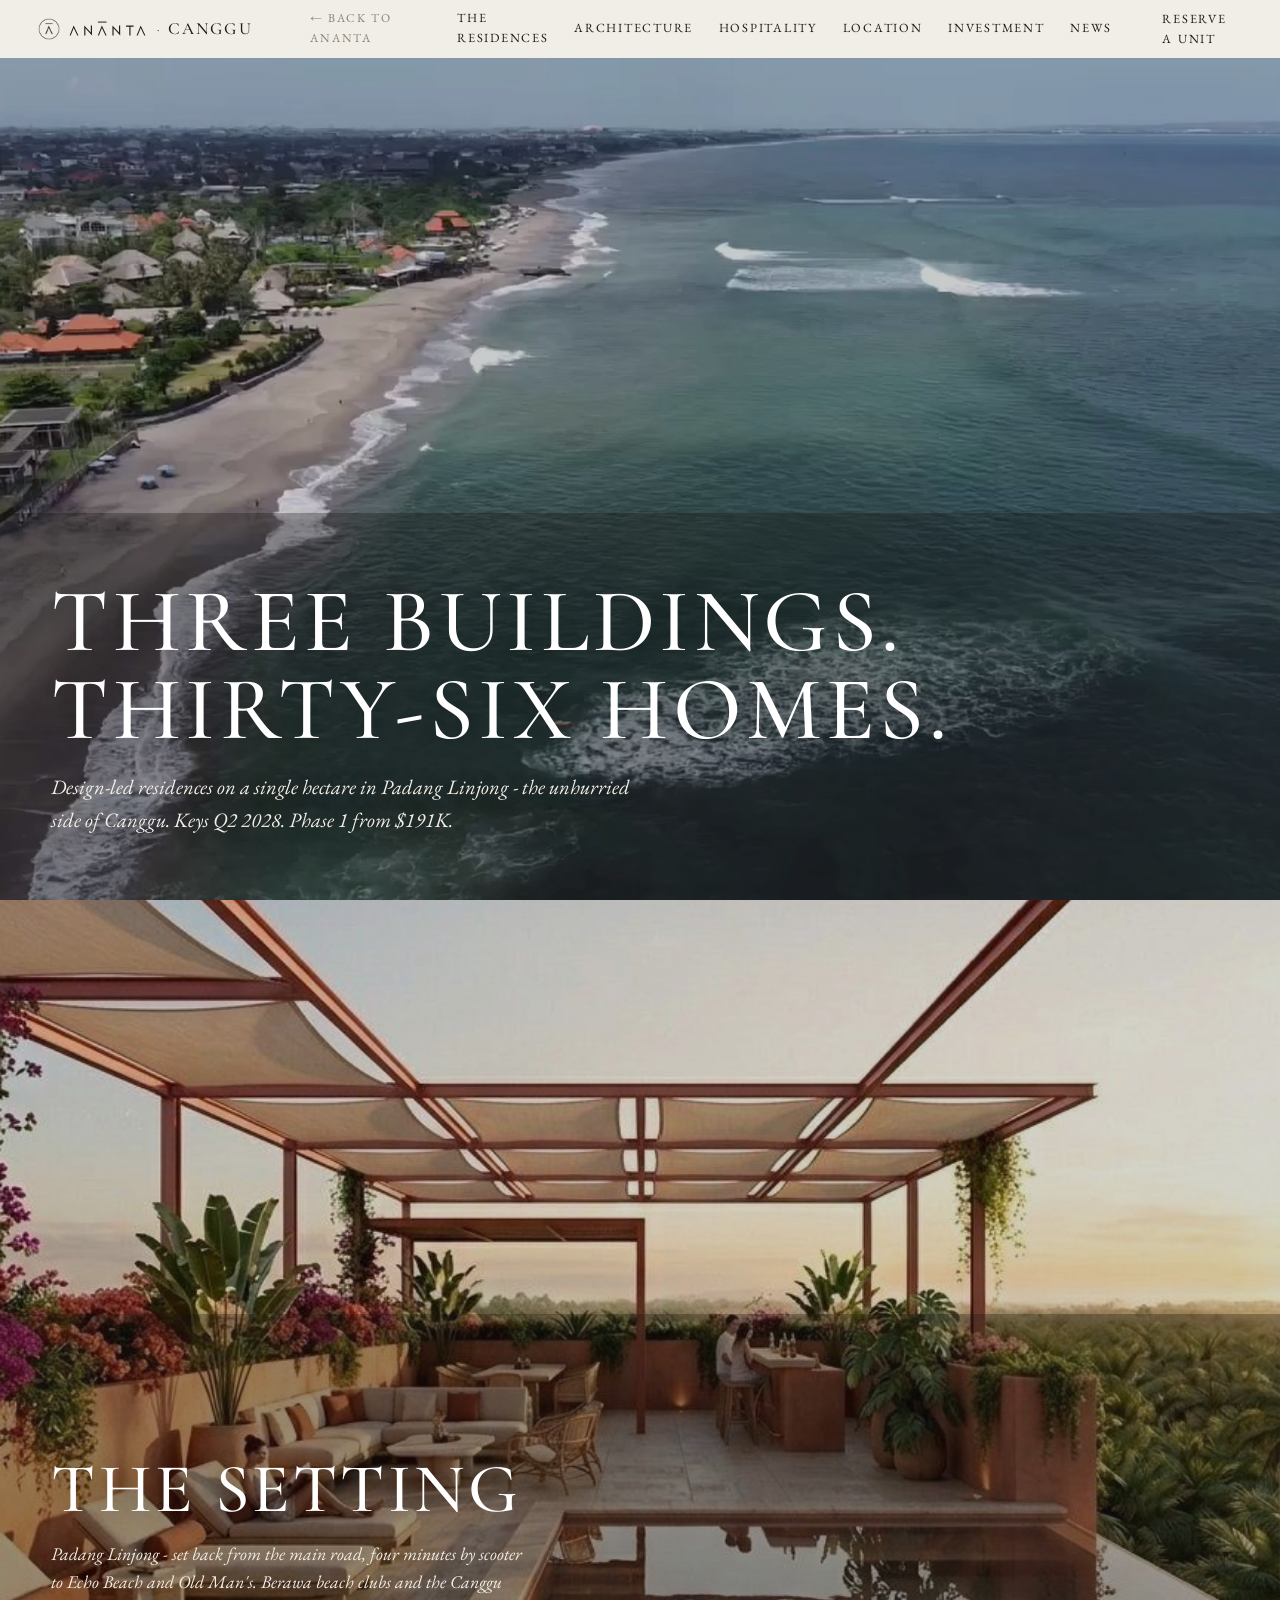
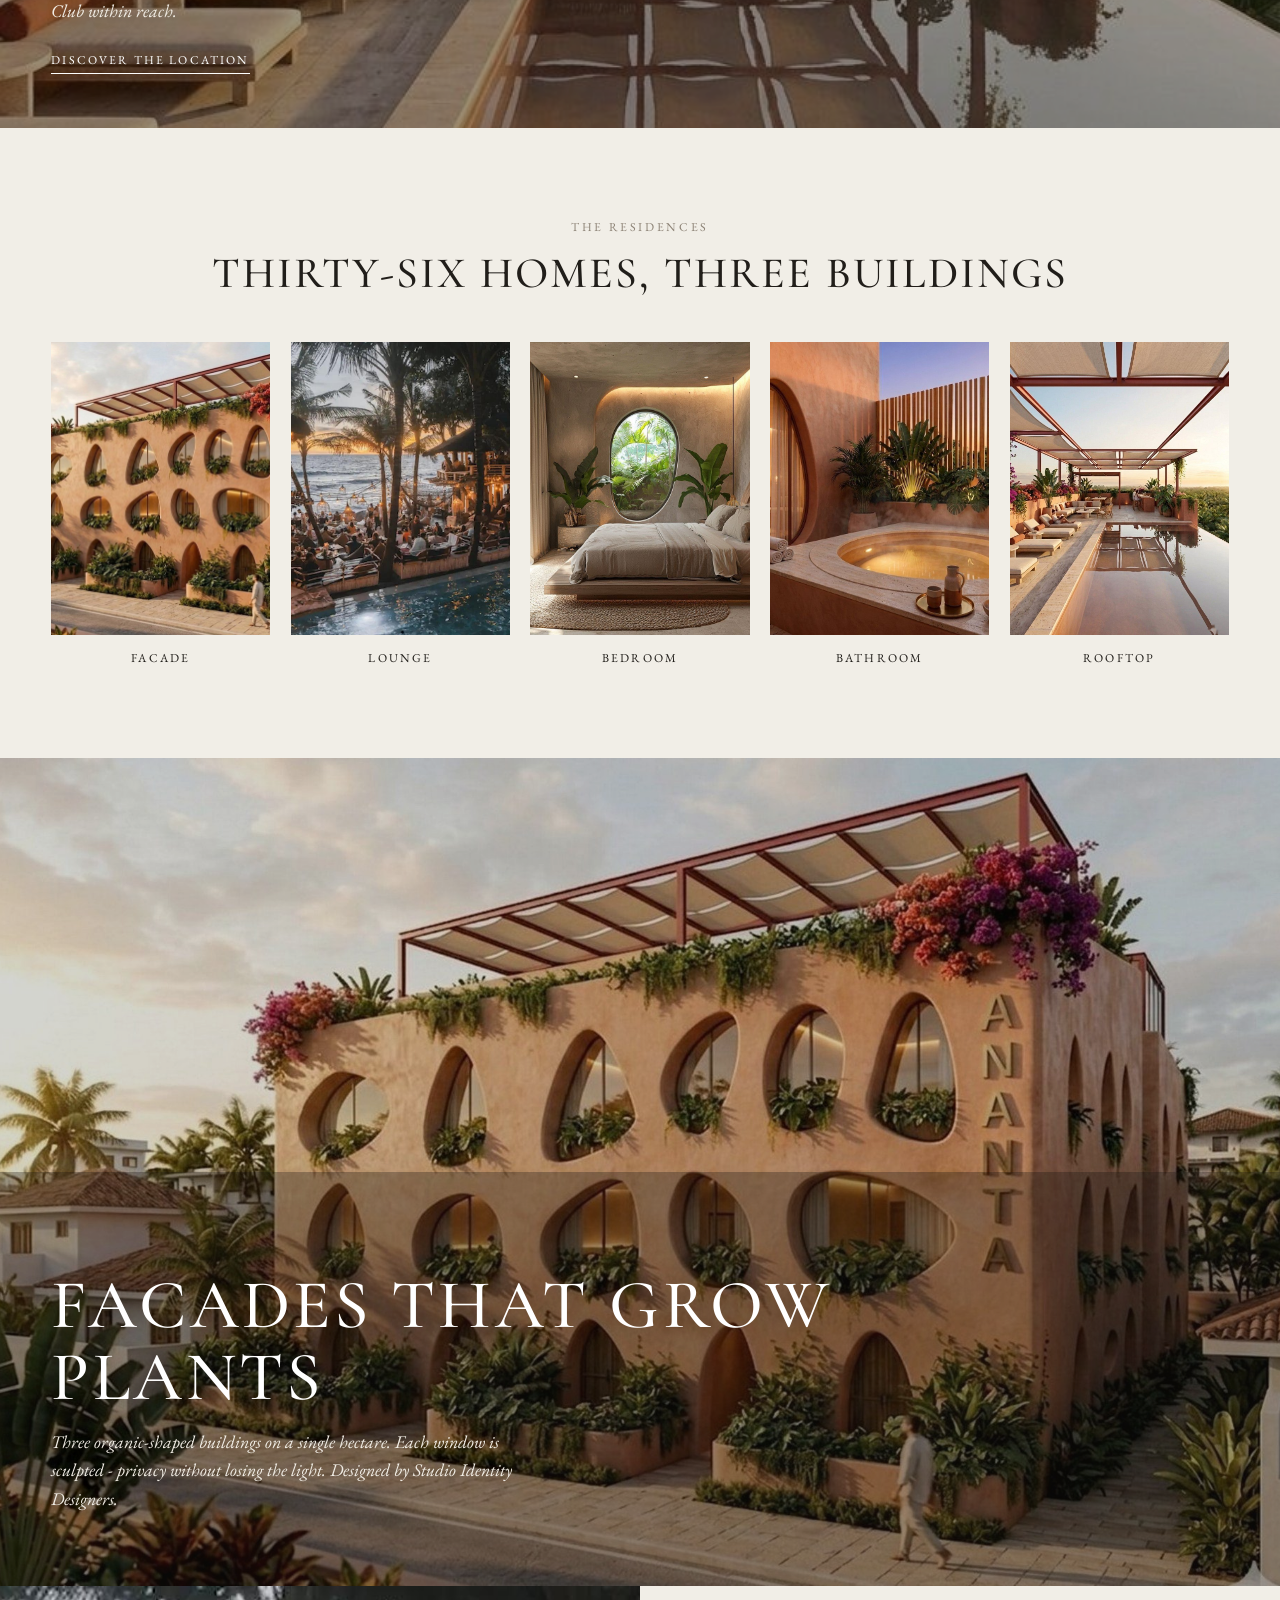
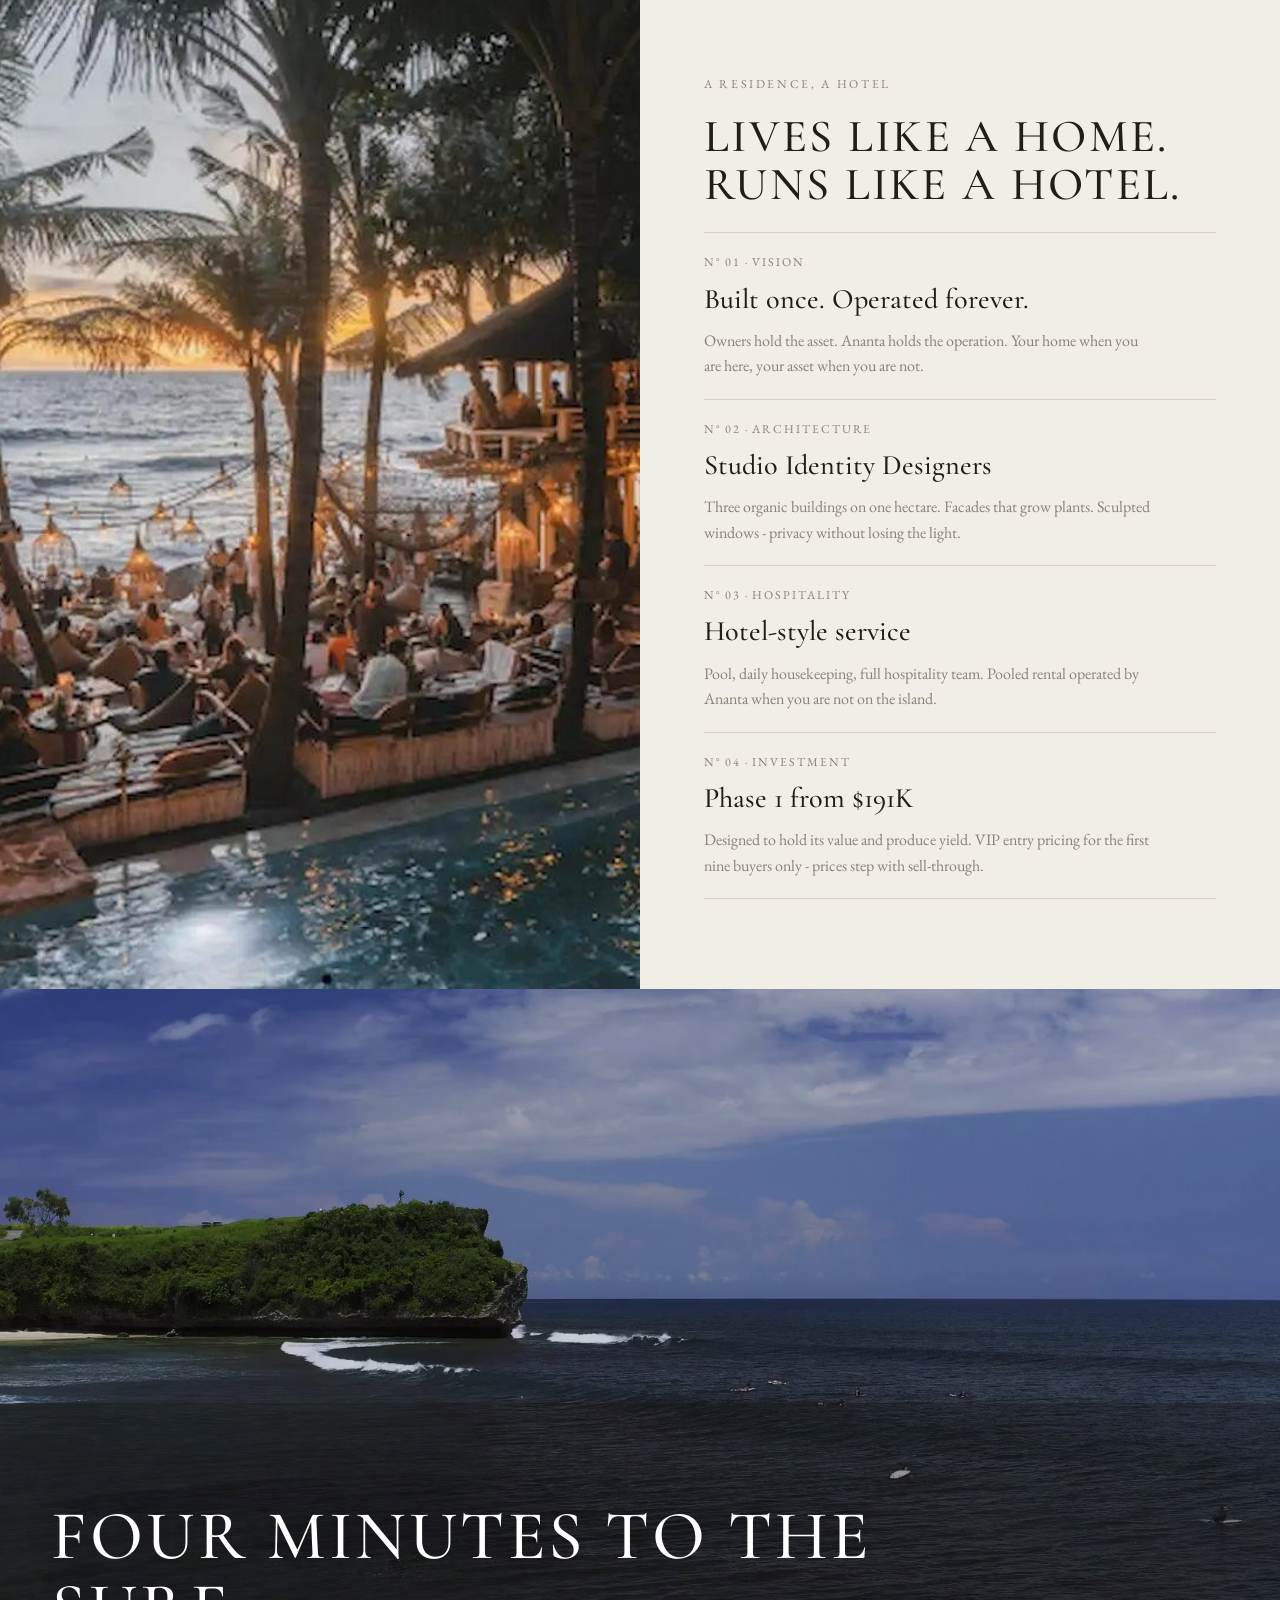
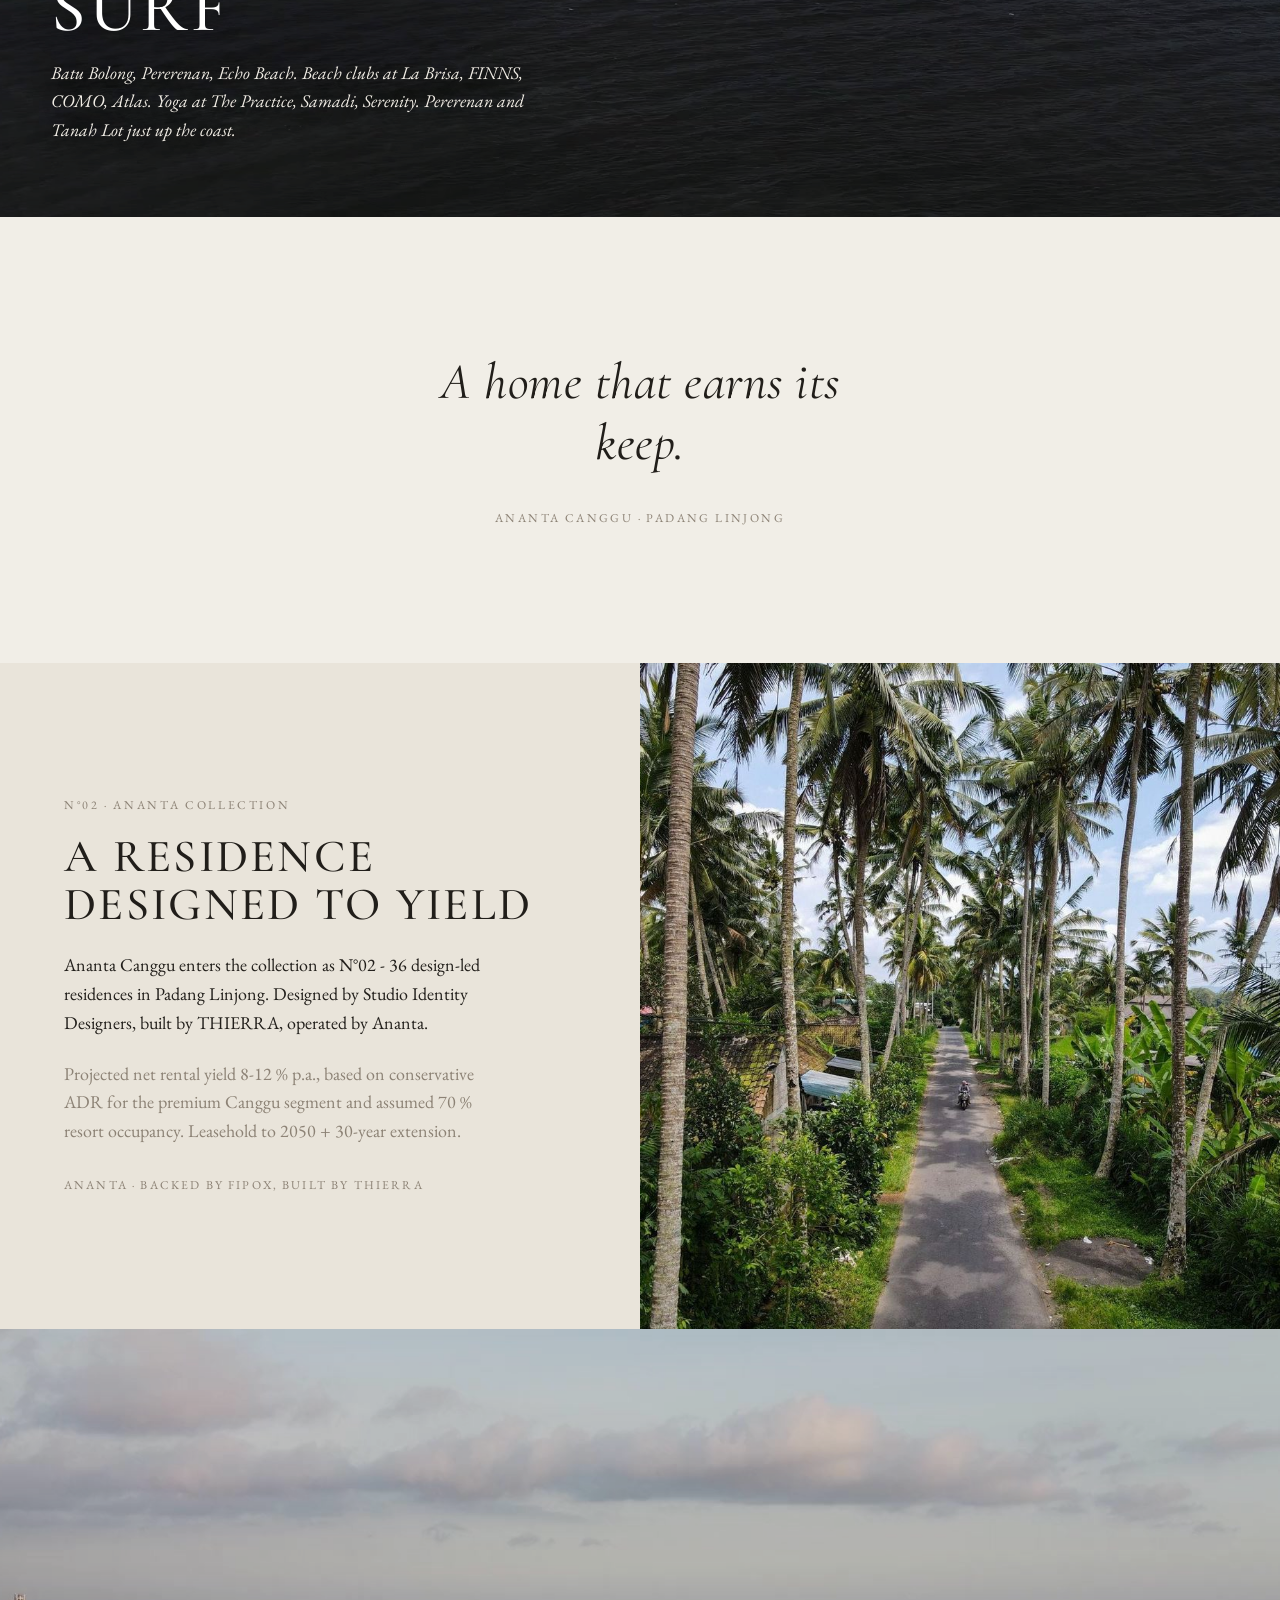
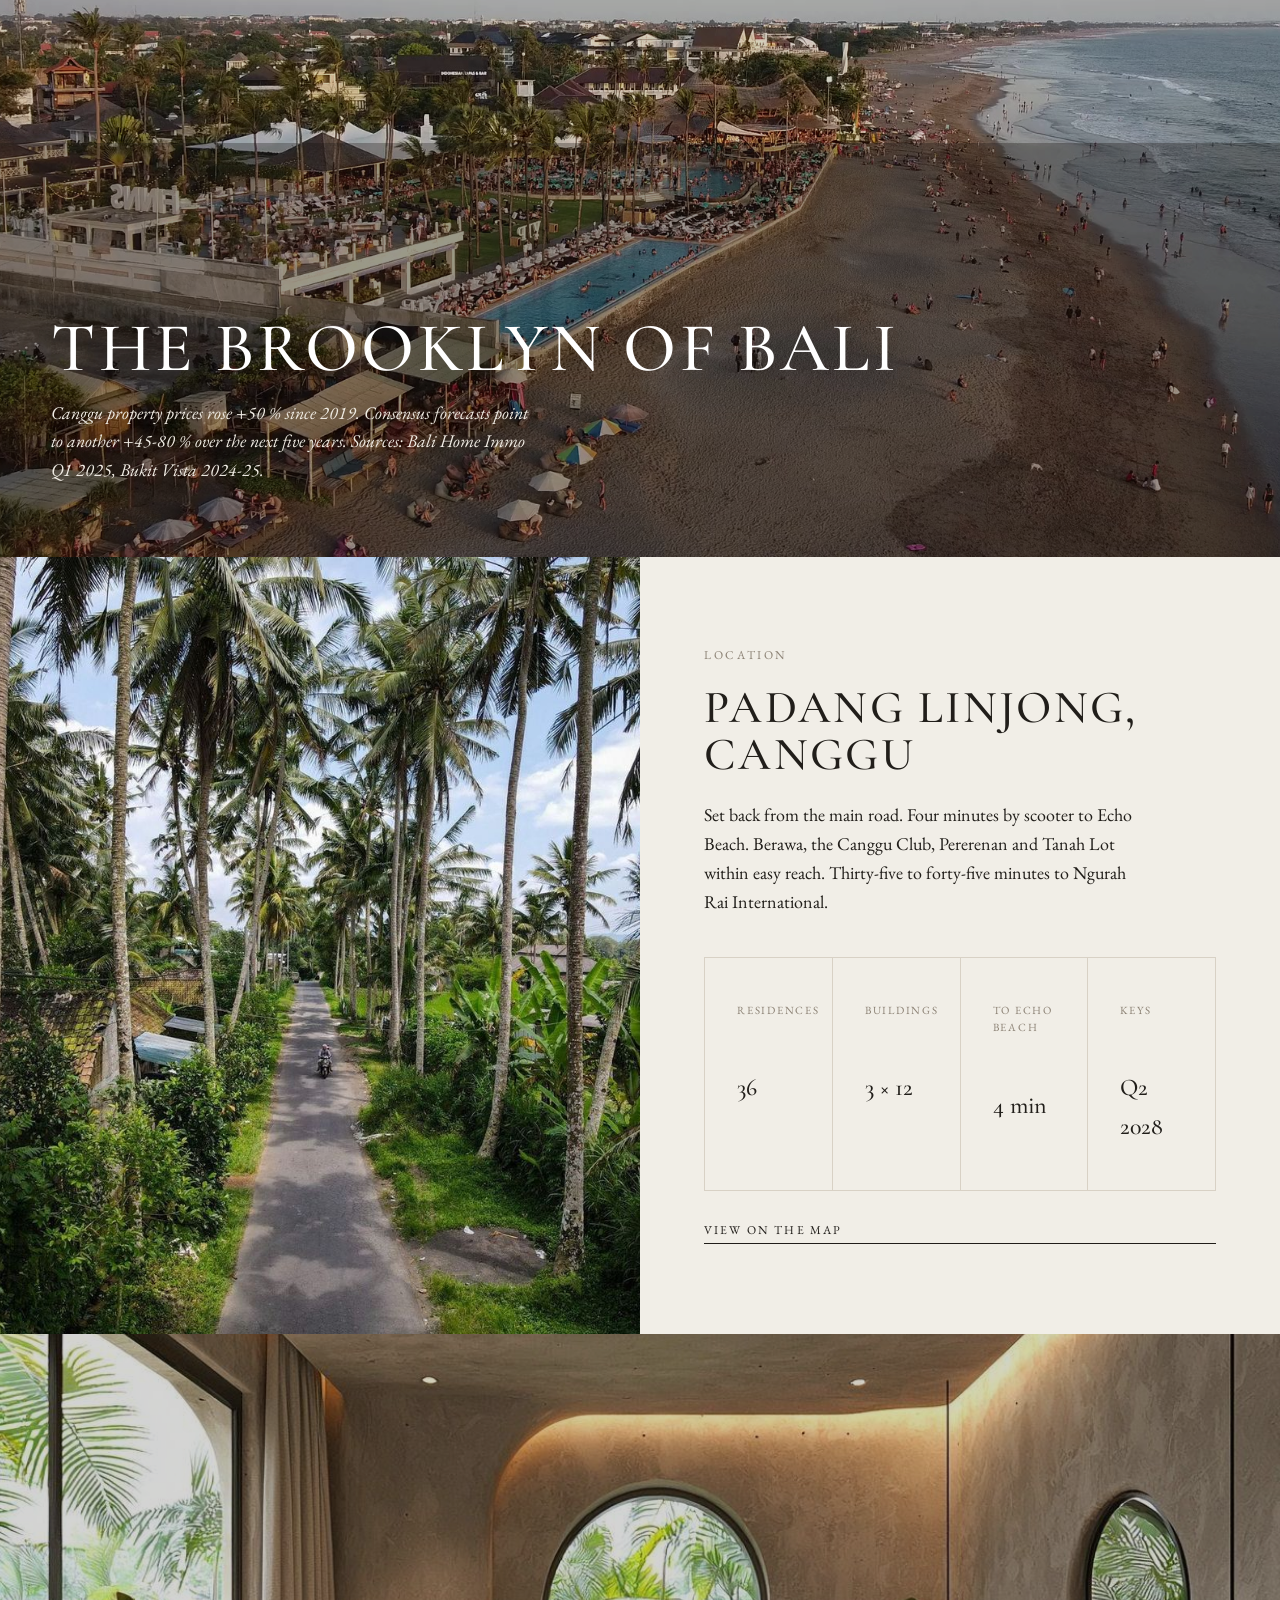
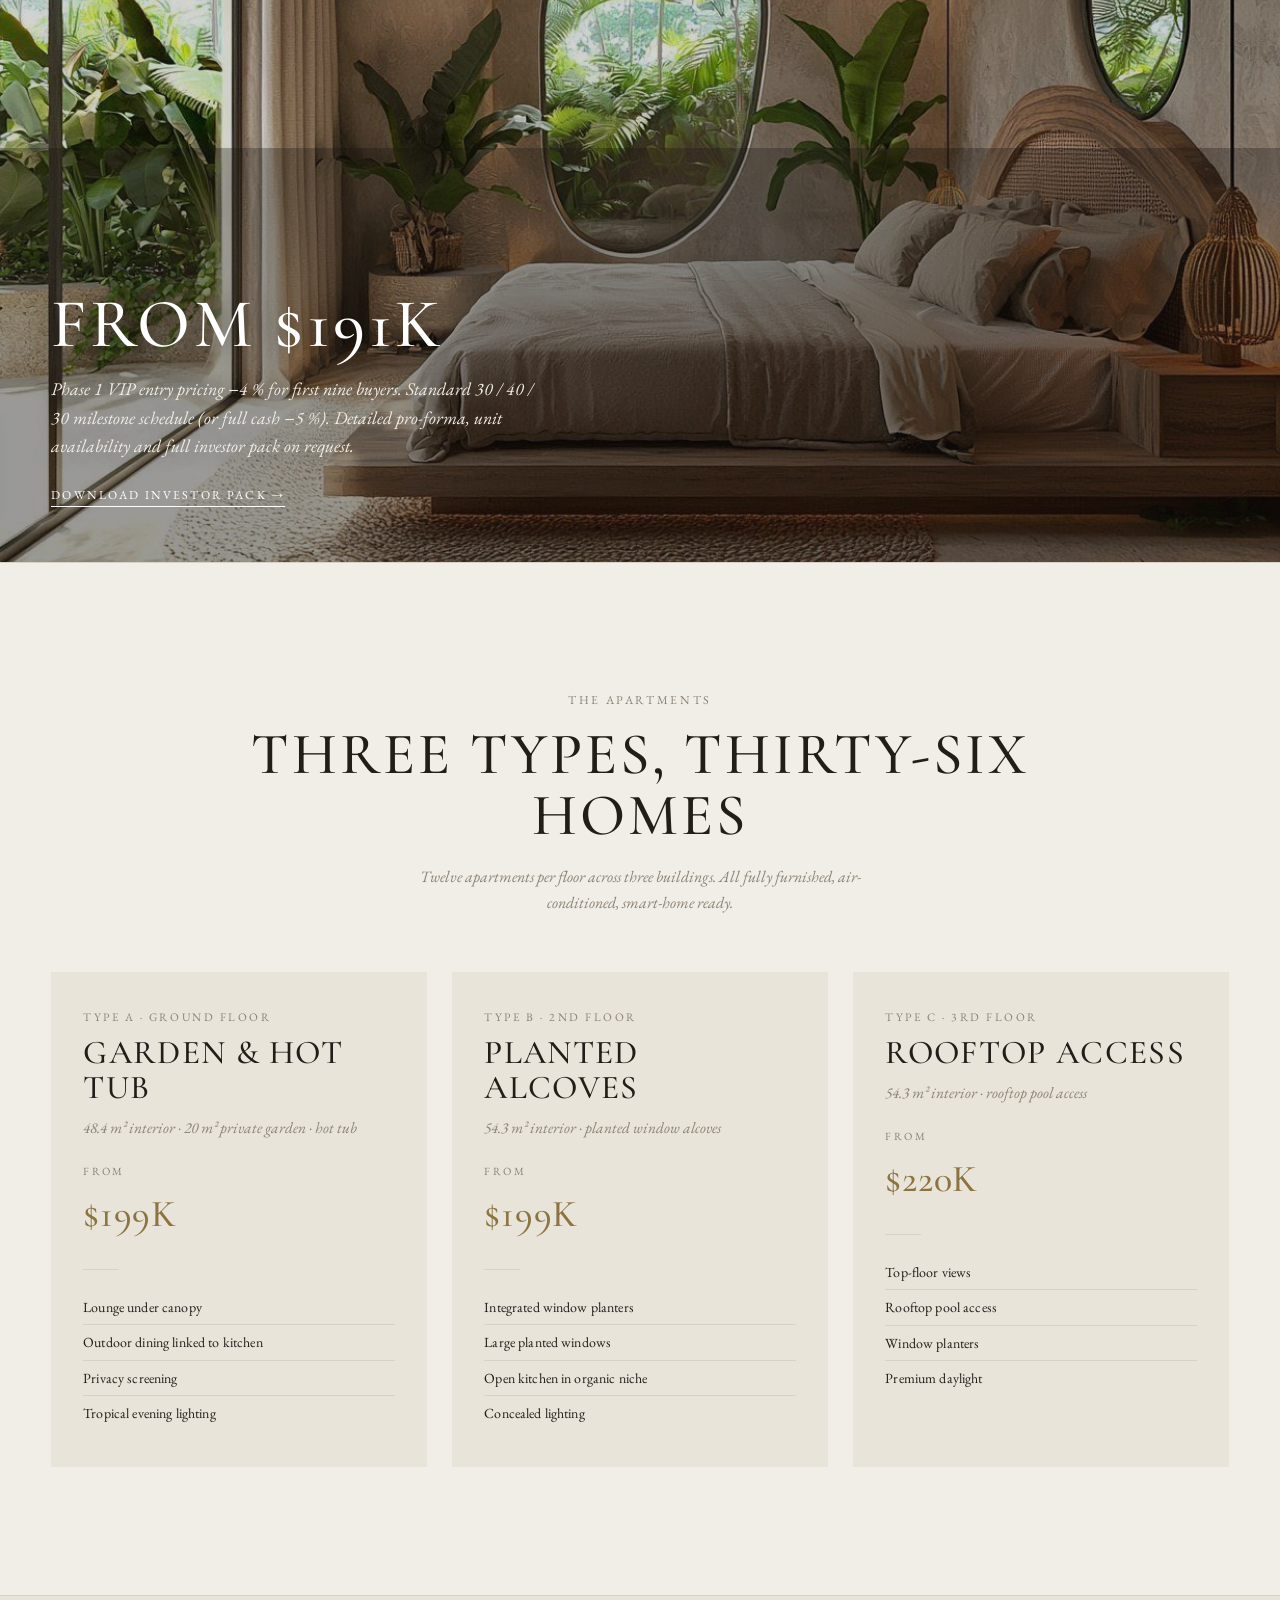
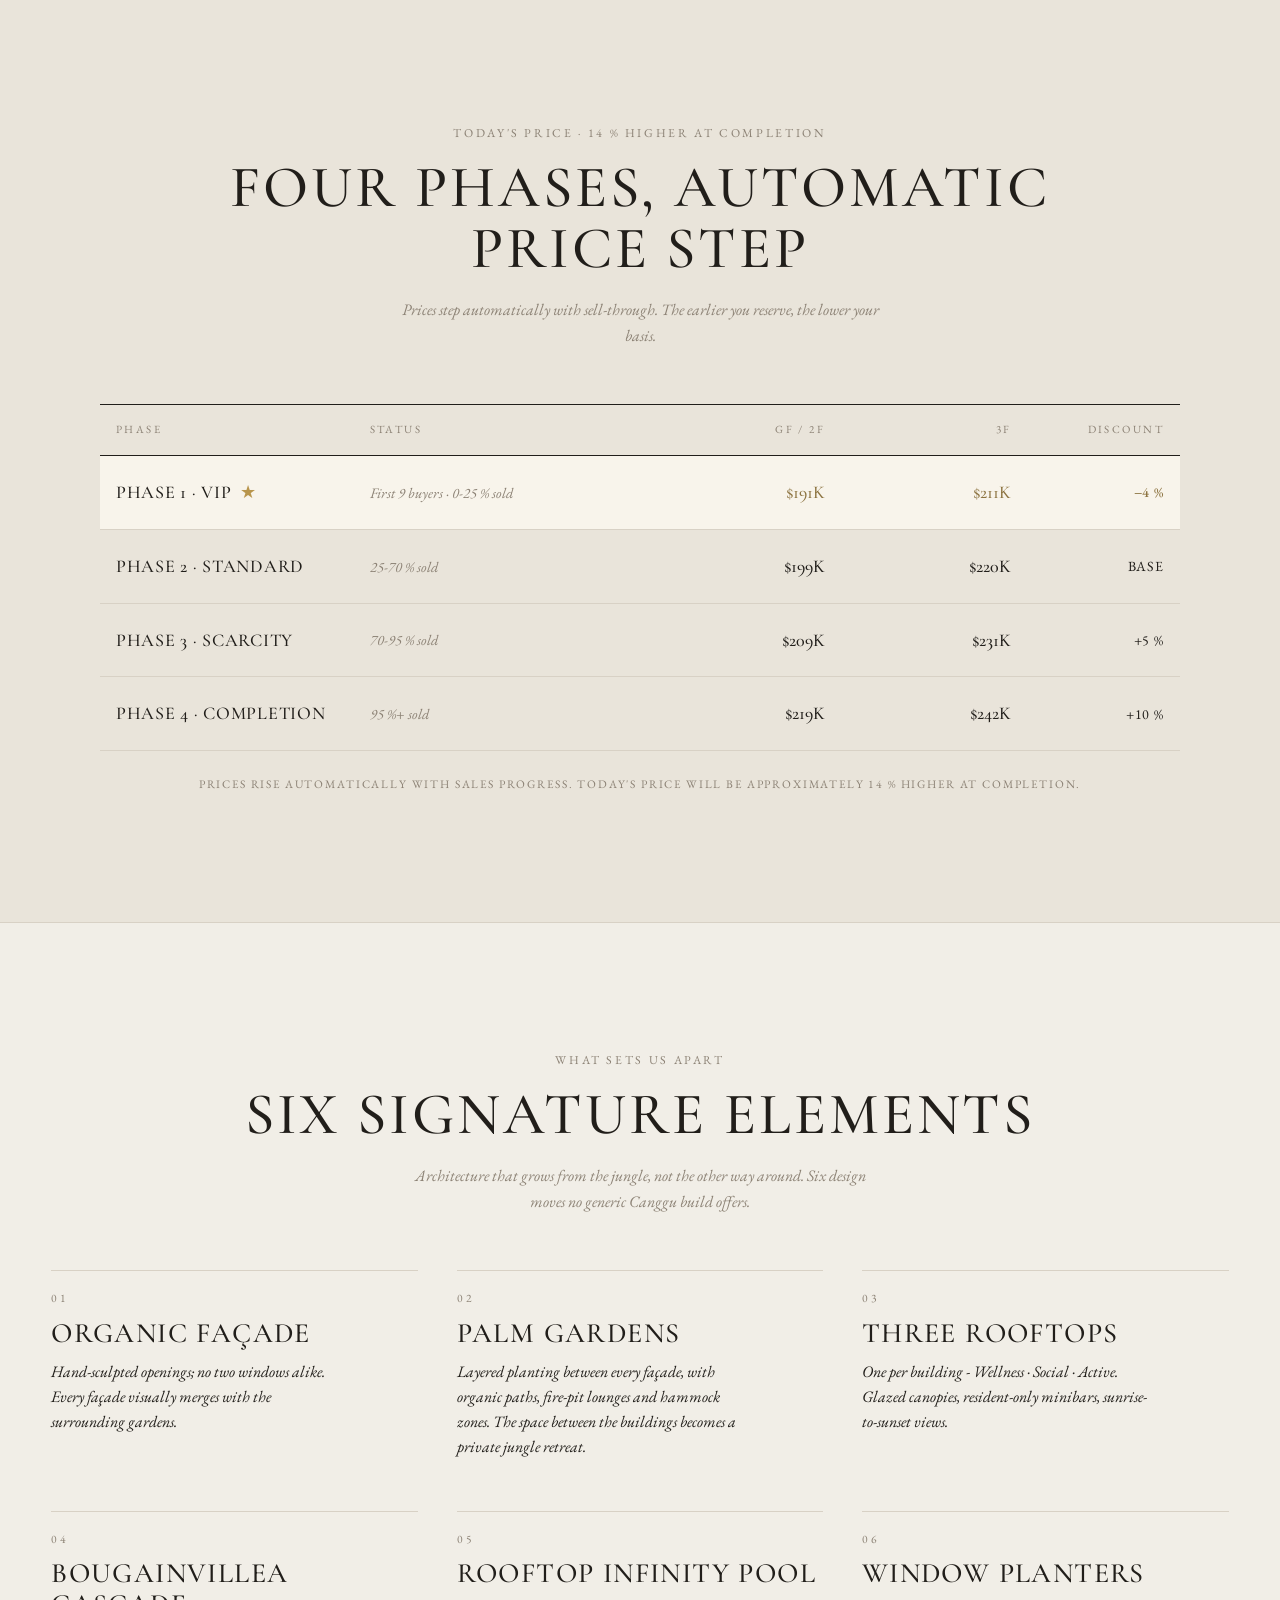
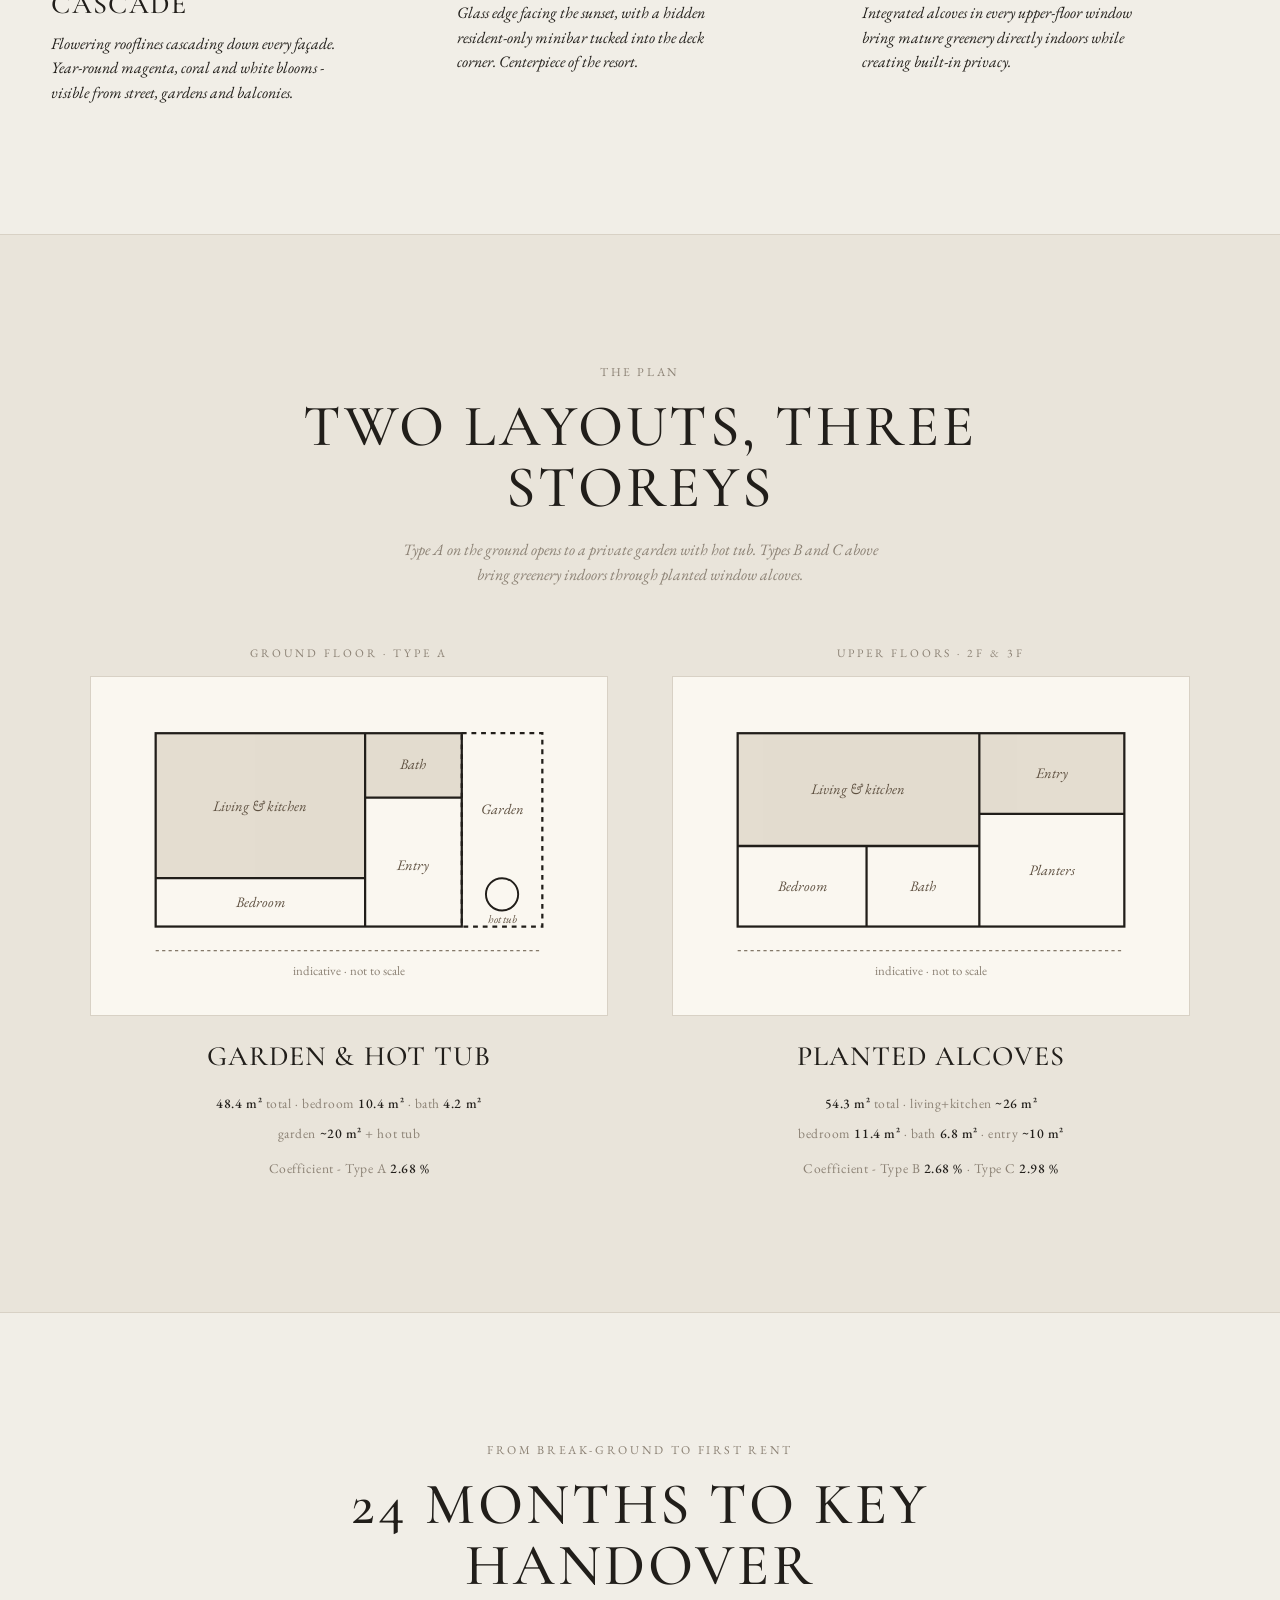
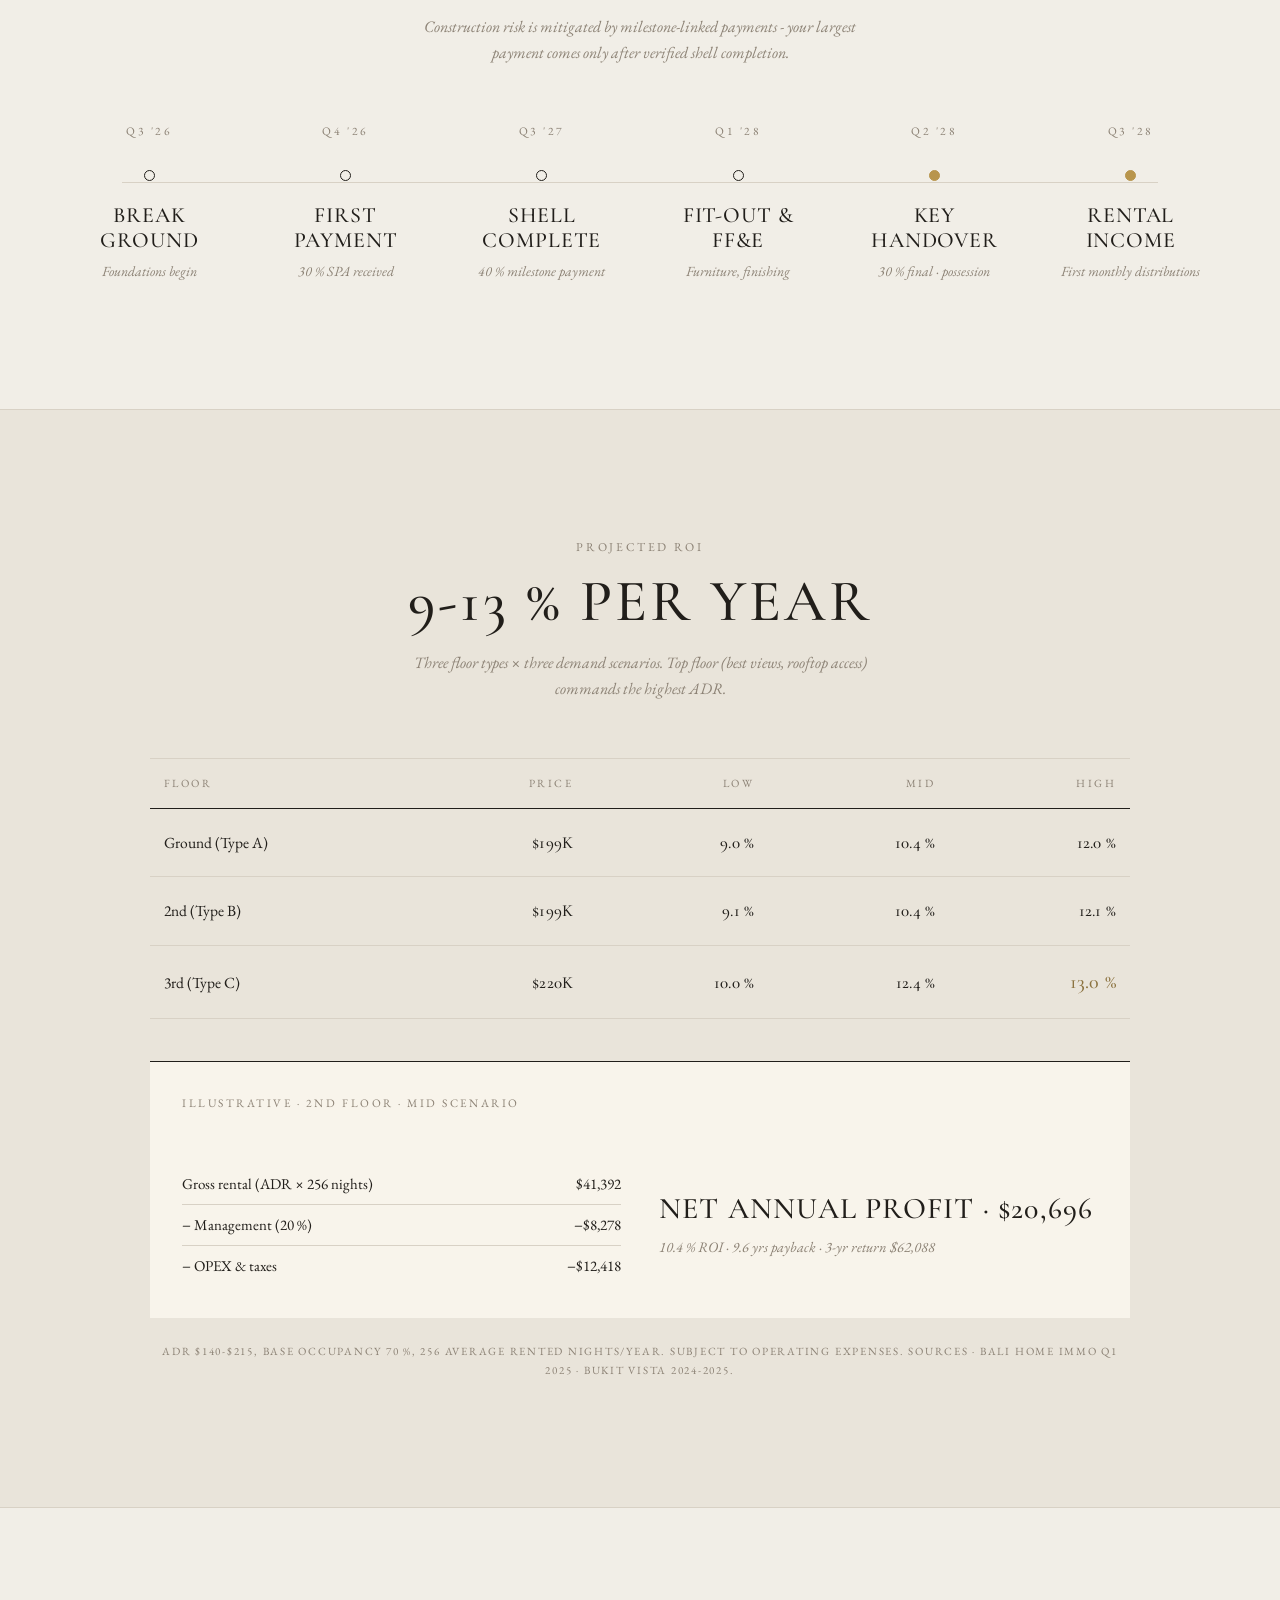
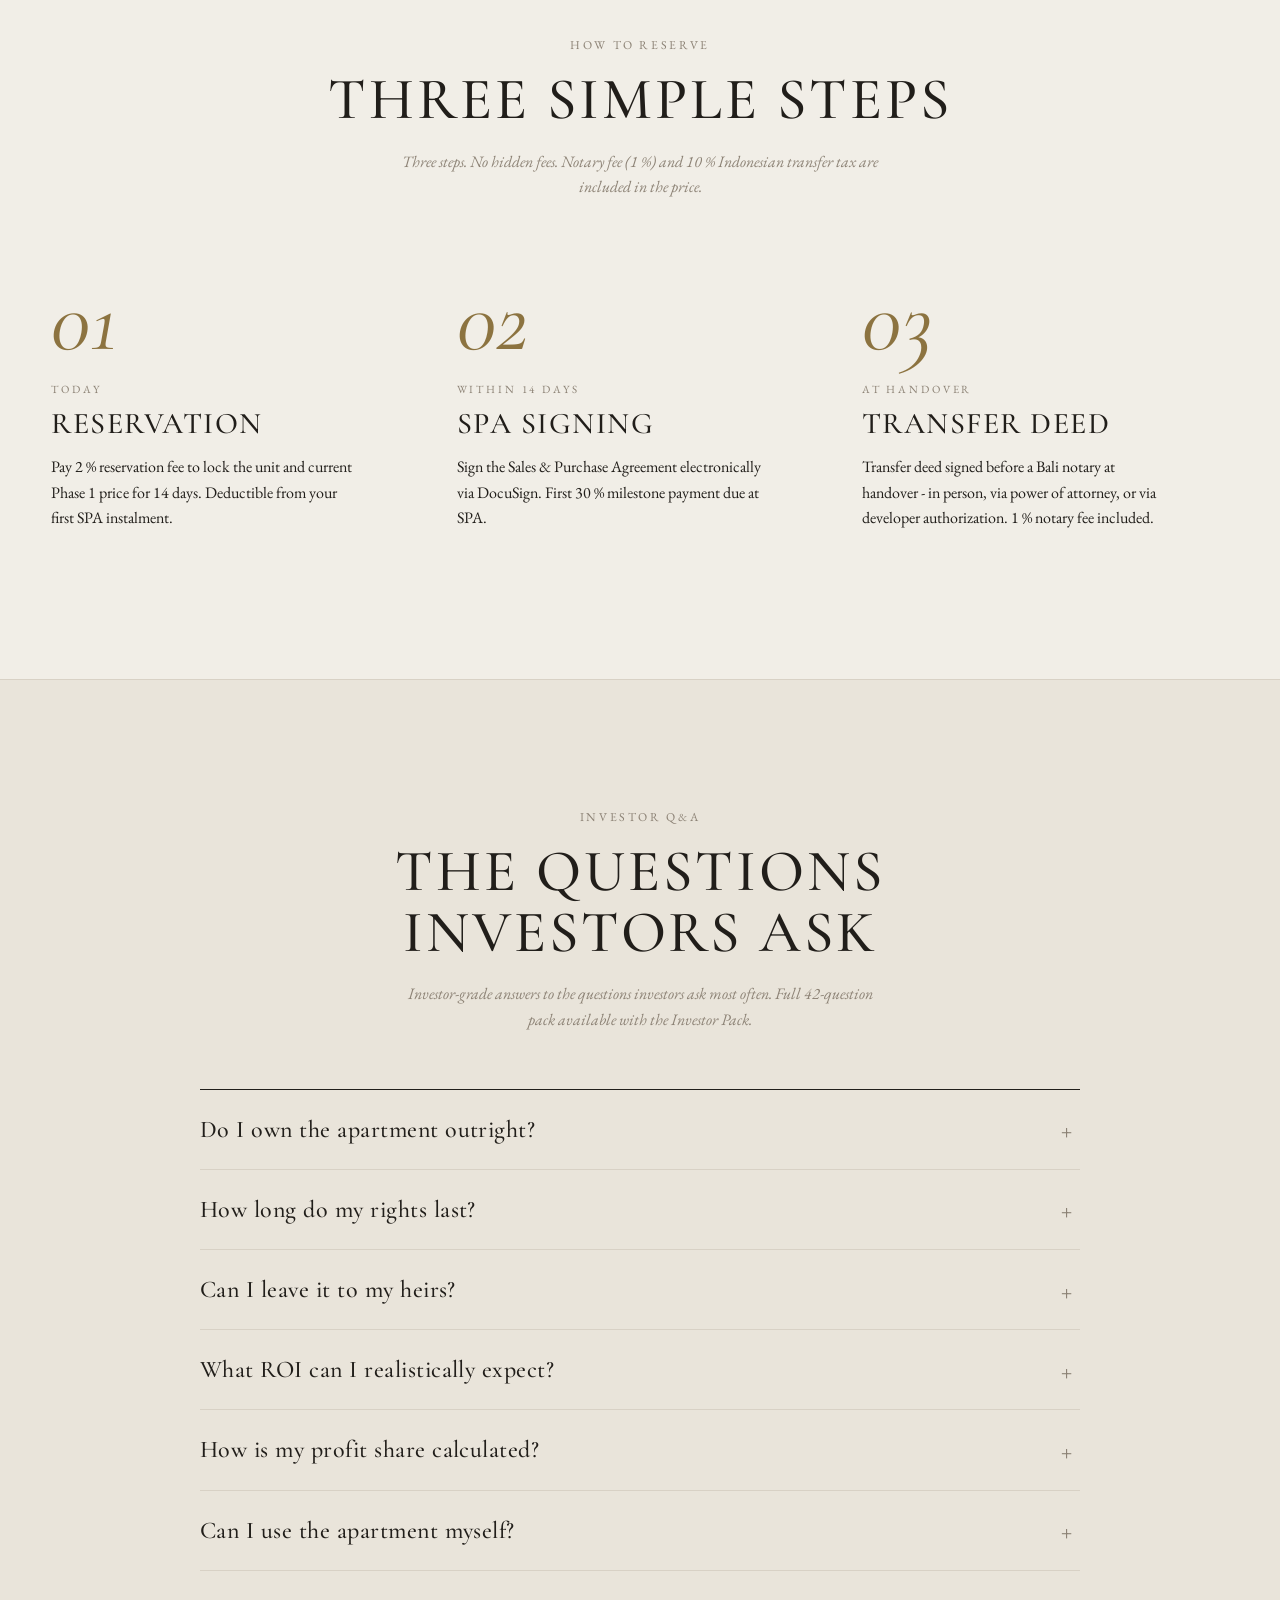
==== apartments/index.html @ b1c2d9eb "Nav: položka News → Instagram; patička: label Follow us! (3 EN stránky) - Nav (desktop + mobilní men" ====
<!DOCTYPE html>
<html lang="en">
<head>
<meta charset="UTF-8">
<meta name="robots" content="noindex">
<meta name="viewport" content="width=device-width, initial-scale=1, viewport-fit=cover">
<meta name="theme-color" content="#F1EEE7">
<title>Ananta Canggu - 36 design-led residences in Padang Linjong, Bali</title>
<meta name="description" content="Ananta Canggu. 36 design-led residences on a single hectare in Padang Linjong - the unhurried side of Canggu. Designed by Studio Identity Designers. Built by THIERRA. Operated by Ananta. Keys Q2 2028. Phase 1 from $191K.">
<meta property="og:title" content="Ananta Canggu - 36 design-led residences, Bali">
<meta property="og:description" content="Phase 1 from $191K. Designed by Studio Identity Designers. Built by THIERRA. Operated by Ananta. Keys Q2 2028.">
<meta property="og:image" content="/apartments/og-image.jpg">
<meta property="og:image:width" content="1200">
<meta property="og:image:height" content="630">
<meta name="twitter:card" content="summary_large_image">
<link rel="icon" type="image/png" sizes="32x32" href="/favicon-32.png">
<link rel="icon" type="image/png" sizes="16x16" href="/favicon-16.png">
<link rel="apple-touch-icon" sizes="180x180" href="/apple-touch-icon.png">
<meta property="og:type" content="website">
<link rel="preconnect" href="https://fonts.googleapis.com">
<link rel="preconnect" href="https://fonts.gstatic.com" crossorigin>
<link href="https://fonts.googleapis.com/css2?family=Cormorant+Garamond:ital,wght@0,400;0,500;1,400;1,500&family=EB+Garamond:ital,wght@0,400;0,500;1,400&display=swap" rel="stylesheet">
<style>
:root{
  --cream:#F1EEE7;
  --cream2:#E9E4DA;
  --ink:#211E1A;
  --soft:#8C8275;
  --line:#D8D1C5;
  --serif:'Cormorant Garamond',Georgia,serif;
  --body:'EB Garamond',Georgia,serif;
}
*{margin:0;padding:0;box-sizing:border-box}
html{scroll-behavior:smooth;overflow-x:hidden;max-width:100%}
body{font-family:var(--body);color:var(--ink);background:var(--cream);-webkit-font-smoothing:antialiased;font-size:18px;line-height:1.6;overflow-x:hidden;max-width:100%;width:100%}
img,video,svg{display:block;max-width:100%}
svg{height:auto}
.ed>*,.cgrid>*,.facts>*,.foot>*,.ed .txt>*{min-width:0}
.ed .txt .lead,.list .it p,.scene .cap .lead{overflow-wrap:anywhere}
a{color:inherit;text-decoration:none}
.sr-only{position:absolute;width:1px;height:1px;overflow:hidden;clip:rect(0,0,0,0)}

.eyebrow{font-family:var(--body);font-size:12px;letter-spacing:.22em;text-transform:uppercase;color:var(--soft);font-weight:400}
.slink{display:inline-block;font-size:12px;letter-spacing:.18em;text-transform:uppercase;border-bottom:1px solid currentColor;padding-bottom:3px;transition:opacity .3s}
.slink:hover{opacity:.6}

.stitle{font-family:var(--serif);font-weight:500;line-height:1.04;letter-spacing:.05em;text-transform:uppercase}
.stitle em{font-style:normal;text-transform:uppercase;letter-spacing:.05em}
.stitle .up{text-transform:uppercase}

nav{position:fixed;top:0;left:0;right:0;z-index:50;background:var(--cream);border-bottom:1px solid transparent;
  display:flex;align-items:center;gap:clamp(20px,4vw,52px);padding:0 clamp(18px,3vw,40px);height:58px;transition:border-color .3s}
nav.scrolled{border-bottom-color:var(--line)}
.brand{display:inline-flex;align-items:center;gap:9px;font-family:var(--serif);font-weight:500;font-size:19px;letter-spacing:.16em;text-transform:uppercase;white-space:nowrap}
.brand-seal,.brand-word{display:inline-block;background-color:currentColor;-webkit-mask-repeat:no-repeat;mask-repeat:no-repeat;-webkit-mask-position:center;mask-position:center;-webkit-mask-size:contain;mask-size:contain;mask-mode:alpha}
.brand-seal{-webkit-mask-image:url(/ananta-seal.png);mask-image:url(/ananta-seal.png);width:22px;height:22px;flex:none}
.brand-word{-webkit-mask-image:url(/ananta-wordmark.svg);mask-image:url(/ananta-wordmark.svg);aspect-ratio:782.5 / 153;height:15px;flex:none}
.brand-suffix{font-size:17px;letter-spacing:.12em}
.brand .amp{font-size:12px;letter-spacing:.1em;margin:0 2px;vertical-align:1px}
.navback{font-family:var(--body);font-size:12px;letter-spacing:.16em;text-transform:uppercase;color:var(--soft);margin-right:auto;padding-left:6px}
.navlinks{display:flex;gap:clamp(16px,2vw,30px);align-items:center;flex:1}
.navlinks a{font-family:var(--body);font-size:12.5px;letter-spacing:.14em;text-transform:uppercase;color:var(--ink);padding:4px 0;border-bottom:1px solid transparent;transition:border-color .25s}
.navlinks a:hover{border-bottom-color:var(--ink)}
.navright{display:flex;gap:22px;align-items:center}
.navright a{font-size:12.5px;letter-spacing:.14em;text-transform:uppercase}
.burger{display:none;flex-direction:column;gap:5px;background:none;border:0;cursor:pointer;padding:6px;margin-left:auto}
.burger span{width:24px;height:1.4px;background:var(--ink)}

.mobile-menu{position:fixed;inset:0;background:var(--cream);z-index:60;transform:translateY(-100%);transition:transform .5s cubic-bezier(.7,0,.2,1);
  display:flex;flex-direction:column;justify-content:center;padding:0 32px;gap:4px}
.mobile-menu.open{transform:translateY(0)}
.mobile-menu a{font-family:var(--serif);font-size:34px;padding:10px 0}
.mobile-menu .x{position:absolute;top:18px;right:28px;font-size:12px;letter-spacing:.18em;text-transform:uppercase;cursor:pointer}

.hero{position:relative;margin-top:58px;height:calc(100vh - 58px);min-height:540px;overflow:hidden}
.hero video,.hero .hp{position:absolute;inset:0;width:100%;height:100%;object-fit:cover}
.hero .veil{position:absolute;inset:0;background:rgba(20,18,15,.22)}
.hero .veil-b{position:absolute;left:0;right:0;bottom:0;height:46%;background:rgba(20,18,15,.30)}
.hero-cap{position:absolute;left:clamp(18px,4vw,56px);bottom:clamp(40px,7vh,76px);z-index:3;color:#fff;max-width:1100px;text-shadow:0 1px 30px rgba(0,0,0,.45)}
.hero-cap h1{font-family:var(--serif);font-weight:500;font-size:clamp(44px,7vw,104px);line-height:.98;letter-spacing:.05em;text-transform:uppercase}
.hero-cap h1 em{font-style:normal}
.hero-cap .sub{font-family:var(--body);font-style:italic;font-size:clamp(17px,1.6vw,23px);margin-top:18px;color:#f3efe7;max-width:60ch}

.scene{position:relative;height:92vh;min-height:520px;overflow:hidden}
.scene img,.scene video{position:absolute;inset:0;width:100%;height:100%;object-fit:cover}
.scene .veil{position:absolute;inset:0;background:rgba(20,18,15,.18)}
.scene .veil-b{position:absolute;left:0;right:0;bottom:0;height:50%;background:rgba(20,18,15,.30)}
.scene .cap{position:absolute;left:clamp(18px,4vw,56px);bottom:clamp(36px,6vh,68px);z-index:3;color:#fff;max-width:1000px;text-shadow:0 1px 30px rgba(0,0,0,.45)}
.scene .cap h2{font-size:clamp(34px,5.4vw,76px);color:#fff}
.scene .cap .lead{font-family:var(--body);font-style:italic;font-size:clamp(16px,1.4vw,20px);margin:14px 0 18px;color:#f1ede5;max-width:54ch}
.scene .cap .slink{color:#fff}

.cats{padding:clamp(70px,10vh,120px) clamp(18px,4vw,56px)}
.cats .head{text-align:center;margin-bottom:46px}
.cgrid{display:grid;grid-template-columns:repeat(5,1fr);gap:clamp(12px,1.6vw,22px)}
.cat figure{overflow:hidden;aspect-ratio:3/4;margin-bottom:14px}
.cat img{width:100%;height:100%;object-fit:cover;transition:transform 1.1s cubic-bezier(.2,.7,.2,1)}
.cat:hover img{transform:scale(1.05)}
.cat .clab{text-align:center;font-size:12px;letter-spacing:.18em;text-transform:uppercase;color:var(--ink)}

.ed{display:grid;grid-template-columns:1fr 1fr;align-items:stretch;min-height:74vh}
.ed.rev{direction:rtl}.ed.rev>*{direction:ltr}
.ed figure{overflow:hidden}
.ed figure img{width:100%;height:100%;object-fit:cover;min-height:48vh}
.ed .txt{display:flex;flex-direction:column;justify-content:center;padding:clamp(40px,7vw,110px) clamp(24px,5vw,90px);background:var(--cream)}
.ed .txt.alt{background:var(--cream2)}
.ed .txt h2{font-size:clamp(32px,3.6vw,58px);margin:18px 0 0}
.ed .txt .lead{margin-top:22px;max-width:48ch;color:var(--ink)}
.ed .txt .soft{color:var(--soft)}
.ed .txt .slink{margin-top:30px;color:var(--ink)}
.sigcap{font-size:12px;letter-spacing:.18em;text-transform:uppercase;color:var(--soft);margin-top:12px}

.list{margin-top:24px;border-top:1px solid var(--line)}
.list .it{padding:20px 0;border-bottom:1px solid var(--line)}
.list .it .rn{font-size:12px;letter-spacing:.16em;text-transform:uppercase;color:var(--soft)}
.list .it h3{font-family:var(--serif);font-weight:500;font-size:clamp(22px,2.2vw,30px);margin-top:4px}
.list .it p{color:var(--soft);font-size:16px;margin-top:6px;max-width:56ch}

.quote{padding:clamp(90px,15vh,170px) clamp(24px,6vw,80px);text-align:center}
.quote blockquote{font-family:var(--serif);font-style:italic;font-weight:400;font-size:clamp(28px,4vw,52px);line-height:1.2;max-width:22ch;margin:0 auto;letter-spacing:.01em}
.quote .by{font-size:12px;letter-spacing:.2em;text-transform:uppercase;color:var(--soft);margin-top:34px}

.facts{display:grid;grid-template-columns:repeat(4,1fr);gap:1px;background:var(--line);border:1px solid var(--line);margin-top:40px}
.facts div{background:var(--cream);padding:22px 16px}
.facts .k{font-size:11px;letter-spacing:.16em;text-transform:uppercase;color:var(--soft)}
.facts .v{font-family:var(--serif);font-weight:500;font-size:24px;margin-top:6px}

footer{background:var(--cream2);padding:clamp(70px,10vh,120px) clamp(18px,4vw,56px) 40px}
.foot{display:grid;grid-template-columns:1.3fr 1fr 1fr;gap:50px;max-width:1280px;margin:0 auto;align-items:start}
.foot h4{font-size:12px;letter-spacing:.2em;text-transform:uppercase;color:var(--soft);margin-bottom:18px;font-weight:400}
.foot .join h3{font-family:var(--serif);font-weight:400;font-size:clamp(28px,3vw,42px);margin-bottom:18px}
.foot .join p{color:var(--soft);max-width:42ch;margin-bottom:22px}
.foot a,.foot p.ln{display:block;font-size:16px;padding:5px 0;color:var(--ink)}
.foot a:hover{color:var(--soft)}
.footbar{max-width:1280px;margin:48px auto 0;padding-top:22px;border-top:1px solid var(--line);display:flex;justify-content:space-between;flex-wrap:wrap;gap:10px;
  font-size:11px;letter-spacing:.16em;text-transform:uppercase;color:var(--soft)}
.footbar-right{display:inline-flex;align-items:center;gap:12px}
.social-ig{display:inline-flex;align-items:center;justify-content:center;color:inherit;opacity:.8;transition:opacity .25s}
.social-ig:hover{opacity:1}
.social-ig svg{display:block}
.cta{display:inline-block;font-size:12px;letter-spacing:.18em;text-transform:uppercase;border:1px solid var(--ink);padding:14px 22px;margin-top:8px;cursor:pointer;background:none;font-family:var(--body)}
.cta:hover{background:var(--ink);color:var(--cream)}

.reveal{opacity:0;transform:translateY(22px);transition:opacity 1.1s ease,transform 1.1s cubic-bezier(.2,.7,.2,1)}
.reveal.in{opacity:1;transform:none}
@media (max-width: 768px){ .reveal{opacity:1; transform:none;} }

@media (max-width:1100px){
  .cgrid{grid-template-columns:repeat(3,1fr)}
  .ed{grid-template-columns:1fr}
  .ed.rev{direction:ltr}
  .ed figure img{min-height:60vh}
  .foot{grid-template-columns:1fr 1fr}
}
@media (max-width:768px){
  .navlinks,.navright{display:none}
  .navback{display:none}
  .burger{display:flex}
  nav{height:52px;gap:0}
  .brand{font-size:16px;letter-spacing:.12em}
  .hero{margin-top:52px;height:calc(100vh - 52px);height:calc(100svh - 52px);min-height:480px}
  .hero-cap{left:20px;right:20px;bottom:34px}
  .hero-cap h1{font-size:38px;line-height:1.0}
  .hero-cap .sub{font-size:16px;margin-top:14px}
  .scene{height:82vh;height:82svh;min-height:440px}
  .scene .cap{left:20px;right:20px;bottom:30px}
  .scene .cap h2{font-size:34px}
  .scene .cap .lead{font-size:16px;max-width:none}
  .ed{min-height:0}
  .ed figure img{min-height:56vw;max-height:62vh}
  .ed .txt{padding:44px 22px}
  .ed .txt h2{font-size:30px}
  .cats{padding:60px 20px}
  .cgrid{grid-template-columns:repeat(2,1fr);gap:16px 14px}
  .cat:last-child{grid-column:1 / -1}
  .cat:last-child figure{aspect-ratio:16/10}
  .quote{padding:80px 26px}
  .facts{grid-template-columns:1fr 1fr}
  .foot{grid-template-columns:1fr;gap:34px}
  footer{padding:64px 22px calc(36px + env(safe-area-inset-bottom))}
}
@media (prefers-reduced-motion: reduce){ .reveal{opacity:1;transform:none} html{scroll-behavior:auto} }

/* MODAL - Investor pack */
.modal{position:fixed;inset:0;background:rgba(20,18,15,.65);z-index:200;display:none;align-items:center;justify-content:center;padding:20px;backdrop-filter:blur(4px)}
.modal.open{display:flex}
.modal__box{background:var(--cream);max-width:560px;width:100%;padding:46px 38px;position:relative;max-height:90vh;overflow-y:auto}
.modal__x{position:absolute;top:14px;right:18px;background:none;border:0;cursor:pointer;font-size:11px;letter-spacing:.18em;text-transform:uppercase;color:var(--soft)}
.modal h3{font-family:var(--serif);font-weight:500;font-size:34px;letter-spacing:.04em;text-transform:uppercase;margin-bottom:6px}
.modal .lead{color:var(--soft);font-size:15px;margin-bottom:24px}
.modal label{display:block;font-size:11px;letter-spacing:.18em;text-transform:uppercase;color:var(--soft);margin:14px 0 4px}
.modal input,.modal select{width:100%;padding:10px 0;background:none;border:0;border-bottom:1px solid var(--line);font-family:var(--body);font-size:16px;color:var(--ink);outline:none}
.modal input:focus,.modal select:focus{border-bottom-color:var(--ink)}
.modal__check{display:flex;align-items:flex-start;gap:10px;margin-top:18px;font-size:13px;color:var(--soft);cursor:pointer}
.modal__check input{width:auto;margin-top:5px;flex-shrink:0}
.modal__send{margin-top:24px;width:100%;background:var(--ink);color:var(--cream);border:0;padding:14px;font-family:var(--body);font-size:12px;letter-spacing:.18em;text-transform:uppercase;cursor:pointer}
.modal__send:hover{background:#000}
.modal__success{text-align:center}
.modal__success p{font-size:48px;color:#8b9779;margin-bottom:10px}
@media(max-width:560px){.modal__box{padding:36px 26px}.modal h3{font-size:28px}}
.modal__check span{flex:1;text-transform:none;letter-spacing:normal;line-height:1.5}
.modal__check em{font-style:normal;opacity:.55;font-size:11px;letter-spacing:.04em}
.modal__check a{color:var(--ink);text-decoration:underline}
.modal__error{margin-top:14px;color:#a23b3b;font-size:13px;line-height:1.45}
.hp-field{position:absolute!important;left:-9999px!important;width:1px;height:1px;opacity:0;pointer-events:none}
.cf-turnstile-target{margin-top:18px;min-height:65px}

/* ===== New blocks C1-C9 ===== */
.blk-head{text-align:center;max-width:820px;margin:0 auto 56px}
.blk-head h2{font-size:clamp(34px,4.6vw,62px);margin-top:14px}
.blk-head .lead{font-style:italic;color:var(--soft);margin-top:18px;font-size:16px;max-width:60ch;margin-left:auto;margin-right:auto}

/* C1 - Unit types */
.unit-block{padding:clamp(80px,10vw,140px) clamp(18px,4vw,56px);background:var(--cream);border-top:1px solid var(--line)}
.unit-grid{display:grid;grid-template-columns:1fr 1fr 1fr;gap:clamp(18px,2vw,28px);max-width:1240px;margin:0 auto}
.unit-card{background:var(--cream2);padding:36px 32px;display:flex;flex-direction:column}
.unit-card__lab{font-family:var(--body);font-size:11.5px;letter-spacing:.22em;text-transform:uppercase;color:var(--soft)}
.unit-card__name{font-family:var(--serif);font-weight:500;font-size:clamp(26px,2.6vw,34px);letter-spacing:.04em;text-transform:uppercase;margin-top:10px;line-height:1.05}
.unit-card__size{font-family:var(--body);font-style:italic;color:var(--soft);margin-top:10px;font-size:15.5px}
.unit-card__price{font-family:var(--serif);font-weight:500;font-size:clamp(28px,3vw,38px);color:#8C7340;letter-spacing:.02em;margin-top:22px}
.unit-card__price small{font-family:var(--body);font-size:11px;letter-spacing:.22em;text-transform:uppercase;color:var(--soft);display:block;font-weight:400;margin-bottom:4px}
.unit-card__div{width:36px;height:1px;background:var(--line);margin:24px 0 20px}
.unit-card__feats{list-style:none;padding:0;margin:0}
.unit-card__feats li{font-family:var(--body);font-size:14px;color:var(--ink);padding:6px 0;border-bottom:1px solid var(--line);letter-spacing:.01em}
.unit-card__feats li:last-child{border-bottom:0}

/* C2 - Phase pricing */
.phase-block{padding:clamp(80px,10vw,140px) clamp(18px,4vw,56px);background:var(--cream2);border-top:1px solid var(--line)}
.phase-table{max-width:1080px;margin:0 auto;border-top:1px solid var(--ink)}
.phase-row{display:grid;grid-template-columns:1.4fr 1.6fr 1fr 1fr .8fr;gap:18px;padding:22px 16px;border-bottom:1px solid var(--line);align-items:center}
.phase-row.is-head{padding:16px 16px;border-bottom-color:var(--ink)}
.phase-row.is-head .h{font-family:var(--body);font-size:11px;letter-spacing:.22em;text-transform:uppercase;color:var(--soft)}
.phase-row.is-vip{background:#F8F4EB}
.phase-row .phase{font-family:var(--serif);font-weight:500;font-size:18px;letter-spacing:.04em;text-transform:uppercase;color:var(--ink)}
.phase-row .phase .star{color:#B8954C;margin-left:4px}
.phase-row .status{font-family:var(--body);font-style:italic;color:var(--soft);font-size:14.5px}
.phase-row .price{font-family:var(--serif);font-weight:500;font-size:18px;color:var(--ink);text-align:right}
.phase-row .price.strong{color:#8C7340}
.phase-row .disc{font-family:var(--body);font-size:14px;letter-spacing:.06em;color:var(--ink);text-align:right;text-transform:uppercase}
.phase-row .disc.strong{color:#8C7340;font-weight:500}
.phase-cap{max-width:1080px;margin:24px auto 0;font-family:var(--body);font-size:11.5px;letter-spacing:.16em;text-transform:uppercase;color:var(--soft);text-align:center}

/* C3 - Signature 6 */
.sig-block{padding:clamp(80px,10vw,140px) clamp(18px,4vw,56px);background:var(--cream);border-top:1px solid var(--line)}
.sig-grid{display:grid;grid-template-columns:repeat(3,1fr);gap:clamp(36px,4vw,56px) clamp(28px,3vw,48px);max-width:1280px;margin:0 auto}
.sig-cell{padding-top:18px;border-top:1px solid var(--line)}
.sig-cell .n{font-family:var(--body);font-size:11.5px;letter-spacing:.26em;text-transform:uppercase;color:var(--soft)}
.sig-cell h3{font-family:var(--serif);font-weight:500;font-size:clamp(22px,2.2vw,28px);letter-spacing:.05em;text-transform:uppercase;margin-top:10px;line-height:1.1}
.sig-cell p{font-family:var(--body);font-style:italic;color:var(--ink);margin-top:12px;font-size:16px;line-height:1.55;max-width:36ch}

/* C4 - Floor plans */
.tpl-block{padding:clamp(80px,10vw,140px) clamp(18px,4vw,56px);background:var(--cream2);border-top:1px solid var(--line)}
.tpl-grid{display:grid;grid-template-columns:1fr 1fr;gap:clamp(40px,5vw,80px);max-width:1100px;margin:0 auto;align-items:start}
.tpl-card{text-align:center}
.tpl-card__floor{font-family:var(--body);font-size:11.5px;letter-spacing:.26em;text-transform:uppercase;color:var(--soft);margin-bottom:14px}
.tpl-card__svg{width:100%;height:auto;max-height:340px;background:#FAF7F0;border:1px solid var(--line);padding:24px}
.tpl-card__title{font-family:var(--serif);font-weight:500;font-size:clamp(22px,2.4vw,28px);margin-top:18px;letter-spacing:.04em;text-transform:uppercase;color:var(--ink)}
.tpl-card__meta{font-family:var(--body);font-size:13.5px;color:var(--soft);margin-top:10px;letter-spacing:.04em}
.tpl-card__meta strong{color:var(--ink);font-weight:500}
.tpl-card__meta span{display:block;padding:4px 0}

/* C5 - Timeline */
.tim-block{padding:clamp(80px,10vw,140px) clamp(18px,4vw,56px);background:var(--cream);border-top:1px solid var(--line)}
.tim-bar{display:grid;grid-template-columns:repeat(6,1fr);gap:0;max-width:1240px;margin:0 auto;position:relative}
.tim-bar::before{content:"";position:absolute;left:6%;right:6%;top:60px;height:1px;background:var(--line)}
.tim-step{position:relative;padding:0 14px;text-align:center}
.tim-step .q{font-family:var(--body);font-size:11.5px;letter-spacing:.22em;text-transform:uppercase;color:var(--soft);height:34px;display:block}
.tim-step .dot{width:11px;height:11px;border-radius:50%;background:var(--cream);border:1.4px solid var(--ink);margin:14px auto 22px;position:relative;z-index:2}
.tim-step.is-key .dot{background:#B8954C;border-color:#B8954C}
.tim-step h3{font-family:var(--serif);font-weight:500;font-size:clamp(18px,1.7vw,22px);letter-spacing:.04em;text-transform:uppercase;line-height:1.15}
.tim-step p{font-family:var(--body);font-style:italic;color:var(--soft);font-size:14px;margin-top:8px;line-height:1.45}

/* C6 - ROI table */
.roi-block{padding:clamp(80px,10vw,140px) clamp(18px,4vw,56px);background:var(--cream2);border-top:1px solid var(--line);text-align:center}
.roi-table{max-width:980px;margin:0 auto;border-top:1px solid var(--line);text-align:left}
.roi-row{display:grid;grid-template-columns:1.4fr 1fr 1fr 1fr 1fr;gap:18px;padding:20px 14px;border-bottom:1px solid var(--line);align-items:baseline}
.roi-row.is-head{border-bottom-color:var(--ink);padding:16px 14px}
.roi-row.is-head .h{font-family:var(--body);font-size:11px;letter-spacing:.22em;text-transform:uppercase;color:var(--soft);text-align:right}
.roi-row.is-head .h:first-child{text-align:left}
.roi-row .k{font-family:var(--body);font-size:15.5px;color:var(--ink)}
.roi-row .v{font-family:var(--serif);font-weight:500;font-size:17px;color:var(--ink);text-align:right;letter-spacing:.01em}
.roi-row .v.hi{color:#8C7340;font-size:20px}
.roi-fact{max-width:980px;margin:42px auto 0;display:grid;grid-template-columns:1fr 1fr;gap:38px;text-align:left;background:#F8F4EB;padding:32px;border-top:1px solid var(--ink)}
.roi-fact h4{font-family:var(--body);font-size:11.5px;letter-spacing:.22em;text-transform:uppercase;color:var(--soft);font-weight:400;margin-bottom:14px;grid-column:1 / -1}
.roi-fact .li{display:flex;justify-content:space-between;gap:14px;padding:8px 0;border-bottom:1px solid var(--line);font-family:var(--body);font-size:15px;color:var(--ink)}
.roi-fact .li:last-child{border-bottom:0}
.roi-fact .net{display:flex;flex-direction:column;justify-content:center}
.roi-fact .net .big{font-family:var(--serif);font-weight:500;font-size:clamp(24px,2.4vw,30px);color:var(--ink);text-transform:uppercase;letter-spacing:.04em;line-height:1.2}
.roi-fact .net .sub{font-family:var(--body);font-style:italic;color:var(--soft);margin-top:8px;font-size:14.5px}
.roi-cap{max-width:980px;margin:24px auto 0;font-family:var(--body);font-size:11px;letter-spacing:.16em;text-transform:uppercase;color:var(--soft);text-align:center;line-height:1.7}

/* C8 - Steps */
.steps-block{padding:clamp(80px,10vw,140px) clamp(18px,4vw,56px);background:var(--cream);border-top:1px solid var(--line)}
.steps-grid{display:grid;grid-template-columns:repeat(3,1fr);gap:clamp(28px,3vw,48px);max-width:1180px;margin:0 auto}
.step{padding:20px 0}
.step .num{font-family:var(--serif);font-style:italic;font-weight:400;font-size:clamp(64px,7vw,96px);color:#8C7340;line-height:1;letter-spacing:.01em}
.step .when{font-family:var(--body);font-size:11px;letter-spacing:.26em;text-transform:uppercase;color:var(--soft);margin-top:16px;display:block}
.step h3{font-family:var(--serif);font-weight:500;font-size:clamp(24px,2.4vw,30px);letter-spacing:.05em;text-transform:uppercase;margin-top:8px;line-height:1.1}
.step p{font-family:var(--body);color:var(--ink);margin-top:14px;font-size:16px;line-height:1.6;max-width:38ch}

/* C9 - FAQ */
.faq-block{padding:clamp(80px,10vw,140px) clamp(18px,4vw,56px);background:var(--cream2);border-top:1px solid var(--line)}
.faq-list{max-width:880px;margin:0 auto;border-top:1px solid var(--ink)}
.faq-list details{border-bottom:1px solid var(--line)}
.faq-list summary{list-style:none;cursor:pointer;padding:24px 8px 24px 0;font-family:var(--serif);font-weight:500;font-size:clamp(19px,1.9vw,24px);letter-spacing:.02em;color:var(--ink);position:relative;padding-right:50px;line-height:1.3}
.faq-list summary::-webkit-details-marker{display:none}
.faq-list summary::after{content:"+";position:absolute;right:8px;top:50%;transform:translateY(-50%);font-family:var(--serif);font-size:28px;font-weight:400;color:var(--soft);transition:transform .3s}
.faq-list details[open] summary::after{content:"−"}
.faq-list .ans{padding:0 8px 24px;font-family:var(--body);color:var(--ink);font-size:15.5px;line-height:1.7;max-width:64ch}
.faq-list .ans .lab{display:block;font-family:var(--body);font-size:10.5px;letter-spacing:.24em;text-transform:uppercase;color:var(--soft);margin-bottom:10px}

/* Responsive - new blocks */
@media (max-width:1100px){
  .unit-grid{grid-template-columns:1fr;gap:18px;max-width:560px}
  .sig-grid{grid-template-columns:1fr 1fr;gap:36px 32px}
  .tim-bar{grid-template-columns:1fr;gap:0;text-align:left}
  .tim-bar::before{display:none}
  .tim-step{padding:18px 0 18px 28px;border-left:1px solid var(--line);text-align:left;margin-left:8px}
  .tim-step .q{height:auto;display:block;margin-bottom:6px}
  .tim-step .dot{position:absolute;left:-6px;top:22px;margin:0}
  .tim-step p{max-width:46ch}
  .steps-grid{grid-template-columns:1fr;gap:36px;max-width:520px}
}
@media (max-width:768px){
  .unit-block,.phase-block,.sig-block,.tpl-block,.tim-block,.roi-block,.steps-block,.faq-block{padding:64px 20px}
  .blk-head{margin-bottom:38px}
  .unit-card{padding:28px 22px}
  .unit-card__price{font-size:30px}
  .sig-grid{grid-template-columns:1fr;gap:28px}
  .tpl-grid{grid-template-columns:1fr;gap:48px}
  .tpl-card__svg{max-height:260px;padding:18px}
  /* C2 - phase rows become labelled cards */
  .phase-table{border-top:1px solid var(--ink)}
  .phase-row{grid-template-columns:1fr 1fr 1fr;gap:6px 12px;padding:18px 10px;font-size:14px;align-items:start}
  .phase-row.is-head{display:none}
  .phase-row .phase{grid-column:1 / -1;font-size:17px}
  .phase-row .status{grid-column:1 / -1;margin:2px 0 8px;font-size:13.5px}
  .phase-row .price,.phase-row .disc{text-align:left;font-size:15.5px;display:flex;flex-direction:column;line-height:1.2;min-width:0}
  .phase-row .price::before{content:"GF / 2F";display:block;font-family:var(--body);font-size:10px;letter-spacing:.16em;text-transform:uppercase;color:var(--soft);margin-bottom:4px;font-weight:400}
  .phase-row .price+.price::before{content:"3F"}
  .phase-row .disc::before{content:"Discount";display:block;font-family:var(--body);font-size:10px;letter-spacing:.16em;text-transform:uppercase;color:var(--soft);margin-bottom:4px;font-weight:400}
  /* C5 - vertical timeline tighten */
  .tim-step{padding:14px 0 14px 24px;margin-left:6px}
  .tim-step .dot{left:-6px;top:18px}
  .tim-step h3{font-size:18px}
  .tim-step p{font-size:13.5px}
  /* C6 - ROI table */
  .roi-row{grid-template-columns:1.3fr .9fr .7fr .7fr .7fr;gap:6px;padding:14px 6px}
  .roi-row .k,.roi-row .v{font-size:13px}
  .roi-row .v.hi{font-size:15px}
  .roi-row.is-head .h{font-size:10px;letter-spacing:.12em}
  .roi-fact{grid-template-columns:1fr;gap:18px;padding:22px}
  .roi-fact .net .big{font-size:22px}
  /* C8 */
  .steps-grid{max-width:420px}
  .step .num{font-size:60px}
  /* C9 - FAQ tap target */
  .faq-list summary{font-size:17px;padding:22px 38px 22px 0;min-height:44px}
  .faq-list summary::after{font-size:24px}
  .faq-list .ans{font-size:15px;padding:0 0 22px}
}
@media (max-width:380px){
  .unit-block,.phase-block,.sig-block,.tpl-block,.tim-block,.roi-block,.steps-block,.faq-block{padding:52px 16px}
  .hero-cap h1{font-size:34px}
  .scene .cap h2{font-size:30px}
  .blk-head h2{font-size:30px}
  .unit-card{padding:24px 18px}
  .unit-card__name{font-size:22px}
  .unit-card__price{font-size:26px}
  .phase-row{grid-template-columns:1fr 1fr;padding:16px 6px;gap:4px 10px}
  .phase-row .phase{font-size:16px}
  .phase-row .price,.phase-row .disc{font-size:14.5px}
  .phase-row .disc{grid-column:1 / -1;margin-top:4px}
  /* ROI - drop "Low" column on very narrow screens, keep Mid + High */
  .roi-row{grid-template-columns:1.4fr 1fr 1fr 1fr;gap:6px;padding:12px 4px}
  .roi-row.is-head .h:nth-child(3),
  .roi-row .v:nth-child(3){display:none}
  .roi-row .k,.roi-row .v{font-size:12.5px}
  .roi-row .v.hi{font-size:14px}
  .roi-fact{padding:18px}
  .roi-fact .li{font-size:13.5px;gap:8px}
  .roi-fact .net .big{font-size:19px}
  .tpl-card__svg{padding:12px;max-height:220px}
  .tim-step h3{font-size:17px}
  .step .num{font-size:54px}
  .step h3{font-size:22px}
  .faq-list summary{font-size:16px;padding:20px 34px 20px 0}
  .facts{grid-template-columns:1fr}
  .facts .v{font-size:22px}
  .cgrid{grid-template-columns:1fr;gap:14px}
  .cat:last-child{grid-column:auto}
}
</style>
</head>
<body>

<a class="sr-only" href="#setting">Skip to content</a>

<nav id="nav">
  <a href="#top" class="brand" aria-label="Ananta · Canggu"><span class="brand-seal" aria-hidden="true"></span><span class="brand-word" aria-hidden="true"></span><span class="brand-suffix"><span class="amp">·</span> Canggu</span></a>
  <a href="/" class="navback">← Back to Ananta</a>
  <div class="navlinks">
    <a href="#setting">The Residences</a>
    <a href="#architecture">Architecture</a>
    <a href="#hospitality">Hospitality</a>
    <a href="#location">Location</a>
    <a href="#investment">Investment</a>
    <a href="https://www.instagram.com/anantavillasbali/" target="_blank" rel="noopener">News</a>
  </div>
  <div class="navright">
    <!-- CS přepínač skrytý pro EN-only launch; cs.html zůstává v repu (CZ fast-follow) -->
    <a href="#enquire">Reserve a unit</a>
  </div>
  <button class="burger" id="burger" aria-label="Open menu"><span></span><span></span><span></span></button>
</nav>

<div class="mobile-menu" id="mm">
  <span class="x" id="mmx">Close ×</span>
  <a href="#setting">The Residences</a>
  <a href="#architecture">Architecture</a>
  <a href="#hospitality">Hospitality</a>
  <a href="#location">Location</a>
  <a href="#investment">Investment</a>
  <a href="https://www.instagram.com/anantavillasbali/" target="_blank" rel="noopener">News</a>
  <a href="#enquire">Reserve a unit</a>
</div>

<header class="hero" id="top">
  <video class="hp" autoplay muted loop playsinline poster="hero-poster.jpg">
    <source src="hero-m.mp4" type="video/mp4" media="(max-width: 768px)">
    <source src="hero.mp4" type="video/mp4">
  </video>
  <div class="veil"></div><div class="veil-b"></div>
  <div class="hero-cap">
    <h1><span class="up">Three buildings.</span> <em>Thirty-six</em> <span class="up">homes.</span></h1>
    <div class="sub">Design-led residences on a single hectare in Padang Linjong - the unhurried side of Canggu. Keys Q2 2028. Phase 1 from $191K.</div>
  </div>
</header>

<section class="scene reveal" id="setting">
  <img src="render-rooftop.jpg" alt="Ananta Canggu - rooftop view across Padang Linjong">
  <div class="veil"></div><div class="veil-b"></div>
  <div class="cap">
    <h2 class="stitle"><em>The</em> <span class="up">Setting</span></h2>
    <p class="lead">Padang Linjong - set back from the main road, four minutes by scooter to Echo Beach and Old Man's. Berawa beach clubs and the Canggu Club within reach.</p>
    <a class="slink" href="#location">Discover the location</a>
  </div>
</section>

<section class="cats" id="residences">
  <div class="head reveal">
    <div class="eyebrow">The Residences</div>
    <h2 class="stitle" style="font-size:clamp(30px,3.4vw,52px);margin-top:14px"><em>Thirty-six homes,</em> <span class="up">three buildings</span></h2>
  </div>
  <div class="cgrid reveal">
    <a class="cat" href="#architecture"><figure><img src="render-facade.jpg" alt="Facade" loading="lazy"></figure><div class="clab">Facade</div></a>
    <a class="cat" href="#architecture"><figure><img src="render-lounge.jpg" alt="Lounge" loading="lazy"></figure><div class="clab">Lounge</div></a>
    <a class="cat" href="#architecture"><figure><img src="render-bedroom.jpg" alt="Bedroom" loading="lazy"></figure><div class="clab">Bedroom</div></a>
    <a class="cat" href="#architecture"><figure><img src="render-bathroom.jpg" alt="Bathroom" loading="lazy"></figure><div class="clab">Bathroom</div></a>
    <a class="cat" href="#hospitality"><figure><img src="render-rooftop.jpg" alt="Rooftop" loading="lazy"></figure><div class="clab">Rooftop</div></a>
  </div>
</section>

<section class="scene reveal" id="architecture">
  <img src="render-facade.jpg" alt="Three organic buildings with planted facades">
  <div class="veil"></div><div class="veil-b"></div>
  <div class="cap">
    <h2 class="stitle"><em>Facades</em> <span class="up">that grow plants</span></h2>
    <p class="lead">Three organic-shaped buildings on a single hectare. Each window is sculpted - privacy without losing the light. Designed by Studio Identity Designers.</p>
  </div>
</section>

<section class="ed" id="hospitality">
  <figure class="reveal"><img src="render-lounge.jpg" alt="Interior lounge at Ananta Canggu" loading="lazy"></figure>
  <div class="txt reveal">
    <div class="eyebrow">A residence, a hotel</div>
    <h2 class="stitle"><em>Lives like a home.</em> <span class="up">Runs like a hotel.</span></h2>
    <div class="list">
      <div class="it"><div class="rn">N° 01 · Vision</div><h3>Built once. Operated forever.</h3><p>Owners hold the asset. Ananta holds the operation. Your home when you are here, your asset when you are not.</p></div>
      <div class="it"><div class="rn">N° 02 · Architecture</div><h3>Studio Identity Designers</h3><p>Three organic buildings on one hectare. Facades that grow plants. Sculpted windows - privacy without losing the light.</p></div>
      <div class="it"><div class="rn">N° 03 · Hospitality</div><h3>Hotel-style service</h3><p>Pool, daily housekeeping, full hospitality team. Pooled rental operated by Ananta when you are not on the island.</p></div>
      <div class="it"><div class="rn">N° 04 · Investment</div><h3>Phase 1 from $191K</h3><p>Designed to hold its value and produce yield. VIP entry pricing for the first nine buyers only - prices step with sell-through.</p></div>
    </div>
  </div>
</section>

<section class="scene reveal">
  <img src="surf-poster.jpg" alt="Four minutes by scooter to Echo Beach and Old Man's">
  <div class="veil"></div><div class="veil-b"></div>
  <div class="cap">
    <h2 class="stitle"><em>Four minutes</em> <span class="up">to the surf</span></h2>
    <p class="lead">Batu Bolong, Pererenan, Echo Beach. Beach clubs at La Brisa, FINNS, COMO, Atlas. Yoga at The Practice, Samadi, Serenity. Pererenan and Tanah Lot just up the coast.</p>
  </div>
</section>

<section class="quote reveal">
  <blockquote>A home that earns its keep.</blockquote>
  <div class="by">Ananta Canggu · Padang Linjong</div>
</section>

<section class="ed rev">
  <figure class="reveal"><img src="render-palms.jpg" alt="Ananta Canggu among the palms" loading="lazy"></figure>
  <div class="txt alt reveal">
    <div class="eyebrow">N°02 · Ananta Collection</div>
    <h2 class="stitle"><em>A</em> <span class="up">residence designed to yield</span></h2>
    <p class="lead">Ananta Canggu enters the collection as N°02 - 36 design-led residences in Padang Linjong. Designed by Studio Identity Designers, built by THIERRA, operated by Ananta.</p>
    <p class="lead soft">Projected net rental yield 8-12 % p.a., based on conservative ADR for the premium Canggu segment and assumed 70 % resort occupancy. Leasehold to 2050 + 30-year extension.</p>
    <div class="sigcap" style="margin-top:30px">Ananta · backed by FIPOX, built by THIERRA</div>
  </div>
</section>

<section class="scene reveal">
  <img src="canggu-poster.jpg" alt="The Brooklyn of Bali">
  <div class="veil"></div><div class="veil-b"></div>
  <div class="cap">
    <h2 class="stitle"><em>The</em> <span class="up">Brooklyn of Bali</span></h2>
    <p class="lead">Canggu property prices rose +50 % since 2019. Consensus forecasts point to another +45-80 % over the next five years. Sources: Bali Home Immo Q1 2025, Bukit Vista 2024-25.</p>
  </div>
</section>

<section class="ed" id="location">
  <figure class="reveal"><img src="render-palms.jpg" alt="Padang Linjong, Canggu" loading="lazy"></figure>
  <div class="txt reveal">
    <div class="eyebrow">Location</div>
    <h2 class="stitle"><span class="up">Padang Linjong,</span> <em>Canggu</em></h2>
    <p class="lead">Set back from the main road. Four minutes by scooter to Echo Beach. Berawa, the Canggu Club, Pererenan and Tanah Lot within easy reach. Thirty-five to forty-five minutes to Ngurah Rai International.</p>
    <div class="facts">
      <div><div class="k">Residences</div><div class="v">36</div></div>
      <div><div class="k">Buildings</div><div class="v">3 × 12</div></div>
      <div><div class="k">To Echo Beach</div><div class="v">4 min</div></div>
      <div><div class="k">Keys</div><div class="v">Q2 2028</div></div>
    </div>
    <a class="slink" href="https://maps.app.goo.gl/3vTzWuVWVw7VBzfH7" target="_blank" rel="noopener" style="margin-top:30px;color:var(--ink)">View on the map</a>
  </div>
</section>

<section class="scene reveal" id="investment">
  <img src="render-bedroom.jpg" alt="Investment - a home that earns its keep">
  <div class="veil"></div><div class="veil-b"></div>
  <div class="cap">
    <h2 class="stitle"><em>From</em> <span class="up">$191K</span></h2>
    <p class="lead">Phase 1 VIP entry pricing −4 % for first nine buyers. Standard 30 / 40 / 30 milestone schedule (or full cash −5 %). Detailed pro-forma, unit availability and full investor pack on request.</p>
    <button class="slink" id="openPack" data-open-modal="pack" style="background:none;border:0;border-bottom:1px solid #fff;color:#fff;cursor:pointer;font-family:var(--body)">Download investor pack →</button>
  </div>
</section>

<!-- C1 - Three unit types -->
<section class="unit-block reveal" id="apartments">
  <div class="blk-head">
    <div class="eyebrow">The apartments</div>
    <h2 class="stitle"><em>Three types,</em> <span class="up">thirty-six homes</span></h2>
    <p class="lead">Twelve apartments per floor across three buildings. All fully furnished, air-conditioned, smart-home ready.</p>
  </div>
  <div class="unit-grid">
    <div class="unit-card">
      <div class="unit-card__lab">Type A · Ground floor</div>
      <div class="unit-card__name">Garden &amp; hot tub</div>
      <div class="unit-card__size">48.4 m² interior · 20 m² private garden · hot tub</div>
      <div class="unit-card__price"><small>From</small>$199K</div>
      <div class="unit-card__div"></div>
      <ul class="unit-card__feats">
        <li>Lounge under canopy</li>
        <li>Outdoor dining linked to kitchen</li>
        <li>Privacy screening</li>
        <li>Tropical evening lighting</li>
      </ul>
    </div>
    <div class="unit-card">
      <div class="unit-card__lab">Type B · 2nd floor</div>
      <div class="unit-card__name">Planted alcoves</div>
      <div class="unit-card__size">54.3 m² interior · planted window alcoves</div>
      <div class="unit-card__price"><small>From</small>$199K</div>
      <div class="unit-card__div"></div>
      <ul class="unit-card__feats">
        <li>Integrated window planters</li>
        <li>Large planted windows</li>
        <li>Open kitchen in organic niche</li>
        <li>Concealed lighting</li>
      </ul>
    </div>
    <div class="unit-card">
      <div class="unit-card__lab">Type C · 3rd floor</div>
      <div class="unit-card__name">Rooftop access</div>
      <div class="unit-card__size">54.3 m² interior · rooftop pool access</div>
      <div class="unit-card__price"><small>From</small>$220K</div>
      <div class="unit-card__div"></div>
      <ul class="unit-card__feats">
        <li>Top-floor views</li>
        <li>Rooftop pool access</li>
        <li>Window planters</li>
        <li>Premium daylight</li>
      </ul>
    </div>
  </div>
</section>

<!-- C2 - Four-phase pricing -->
<section class="phase-block reveal" id="phases">
  <div class="blk-head">
    <div class="eyebrow">Today's price · 14 % higher at completion</div>
    <h2 class="stitle"><em>Four phases,</em> <span class="up">automatic price step</span></h2>
    <p class="lead">Prices step automatically with sell-through. The earlier you reserve, the lower your basis.</p>
  </div>
  <div class="phase-table">
    <div class="phase-row is-head">
      <div class="h">Phase</div><div class="h">Status</div><div class="h" style="text-align:right">GF / 2F</div><div class="h" style="text-align:right">3F</div><div class="h" style="text-align:right">Discount</div>
    </div>
    <div class="phase-row is-vip">
      <div class="phase">Phase 1 · VIP <span class="star">★</span></div>
      <div class="status">First 9 buyers · 0-25 % sold</div>
      <div class="price strong">$191K</div>
      <div class="price strong">$211K</div>
      <div class="disc strong">−4 %</div>
    </div>
    <div class="phase-row">
      <div class="phase">Phase 2 · Standard</div>
      <div class="status">25-70 % sold</div>
      <div class="price">$199K</div>
      <div class="price">$220K</div>
      <div class="disc">Base</div>
    </div>
    <div class="phase-row">
      <div class="phase">Phase 3 · Scarcity</div>
      <div class="status">70-95 % sold</div>
      <div class="price">$209K</div>
      <div class="price">$231K</div>
      <div class="disc">+5 %</div>
    </div>
    <div class="phase-row">
      <div class="phase">Phase 4 · Completion</div>
      <div class="status">95 %+ sold</div>
      <div class="price">$219K</div>
      <div class="price">$242K</div>
      <div class="disc">+10 %</div>
    </div>
  </div>
  <div class="phase-cap">Prices rise automatically with sales progress. Today's price will be approximately 14 % higher at completion.</div>
</section>

<!-- C3 - Six signature elements -->
<section class="sig-block reveal" id="signature">
  <div class="blk-head">
    <div class="eyebrow">What sets us apart</div>
    <h2 class="stitle"><em>Six signature</em> <span class="up">elements</span></h2>
    <p class="lead">Architecture that grows from the jungle, not the other way around. Six design moves no generic Canggu build offers.</p>
  </div>
  <div class="sig-grid">
    <div class="sig-cell">
      <div class="n">01</div>
      <h3>Organic façade</h3>
      <p>Hand-sculpted openings; no two windows alike. Every façade visually merges with the surrounding gardens.</p>
    </div>
    <div class="sig-cell">
      <div class="n">02</div>
      <h3>Palm gardens</h3>
      <p>Layered planting between every façade, with organic paths, fire-pit lounges and hammock zones. The space between the buildings becomes a private jungle retreat.</p>
    </div>
    <div class="sig-cell">
      <div class="n">03</div>
      <h3>Three rooftops</h3>
      <p>One per building - Wellness · Social · Active. Glazed canopies, resident-only minibars, sunrise-to-sunset views.</p>
    </div>
    <div class="sig-cell">
      <div class="n">04</div>
      <h3>Bougainvillea cascade</h3>
      <p>Flowering rooflines cascading down every façade. Year-round magenta, coral and white blooms - visible from street, gardens and balconies.</p>
    </div>
    <div class="sig-cell">
      <div class="n">05</div>
      <h3>Rooftop infinity pool</h3>
      <p>Glass edge facing the sunset, with a hidden resident-only minibar tucked into the deck corner. Centerpiece of the resort.</p>
    </div>
    <div class="sig-cell">
      <div class="n">06</div>
      <h3>Window planters</h3>
      <p>Integrated alcoves in every upper-floor window bring mature greenery directly indoors while creating built-in privacy.</p>
    </div>
  </div>
</section>

<!-- C4 - Floor plans -->
<section class="tpl-block reveal" id="plans">
  <div class="blk-head">
    <div class="eyebrow">The plan</div>
    <h2 class="stitle"><em>Two layouts,</em> <span class="up">three storeys</span></h2>
    <p class="lead">Type A on the ground opens to a private garden with hot tub. Types B and C above bring greenery indoors through planted window alcoves.</p>
  </div>
  <div class="tpl-grid">
    <div class="tpl-card">
      <div class="tpl-card__floor">Ground floor · Type A</div>
      <svg viewBox="0 0 280 180" class="tpl-card__svg" xmlns="http://www.w3.org/2000/svg" aria-label="Type A floor plan">
        <g fill="#9F8B6B" opacity=".24">
          <rect x="20" y="20" width="130" height="90"/>
          <rect x="150" y="20" width="60" height="40"/>
        </g>
        <g fill="none" stroke="#211E1A" stroke-width="1.4">
          <rect x="20" y="20" width="190" height="120"/>
          <line x1="150" y1="20" x2="150" y2="140"/>
          <line x1="20" y1="110" x2="150" y2="110"/>
          <line x1="150" y1="60" x2="210" y2="60"/>
          <rect x="210" y="20" width="50" height="120" fill="none" stroke="#211E1A" stroke-width="1.4" stroke-dasharray="3 3"/>
          <circle cx="235" cy="120" r="10" fill="none" stroke="#211E1A" stroke-width="1.2"/>
        </g>
        <g fill="#5E5040" font-family="EB Garamond, Georgia, serif" font-style="italic" font-size="9" text-anchor="middle">
          <text x="85" y="68">Living &amp; kitchen</text>
          <text x="85" y="128">Bedroom</text>
          <text x="180" y="42">Bath</text>
          <text x="180" y="105">Entry</text>
          <text x="235" y="70">Garden</text>
          <text x="235" y="138" font-size="7">hot tub</text>
        </g>
        <g fill="none" stroke="#5E5040" stroke-width=".6" stroke-dasharray="2 2">
          <line x1="20" y1="155" x2="260" y2="155"/>
        </g>
        <text x="140" y="170" fill="#8C8275" font-family="EB Garamond,Georgia,serif" font-size="8" text-anchor="middle">indicative · not to scale</text>
      </svg>
      <div class="tpl-card__title">Garden &amp; hot tub</div>
      <div class="tpl-card__meta">
        <span><strong>48.4 m²</strong> total · bedroom <strong>10.4 m²</strong> · bath <strong>4.2 m²</strong></span>
        <span>garden <strong>~20 m²</strong> + hot tub</span>
        <span style="margin-top:6px">Coefficient - Type A <strong>2.68 %</strong></span>
      </div>
    </div>
    <div class="tpl-card">
      <div class="tpl-card__floor">Upper floors · 2F &amp; 3F</div>
      <svg viewBox="0 0 280 180" class="tpl-card__svg" xmlns="http://www.w3.org/2000/svg" aria-label="Type B & C floor plan">
        <g fill="#9F8B6B" opacity=".24">
          <rect x="20" y="20" width="150" height="70"/>
          <rect x="170" y="20" width="90" height="50"/>
        </g>
        <g fill="none" stroke="#211E1A" stroke-width="1.4">
          <rect x="20" y="20" width="240" height="120"/>
          <line x1="20" y1="90" x2="170" y2="90"/>
          <line x1="170" y1="20" x2="170" y2="140"/>
          <line x1="170" y1="70" x2="260" y2="70"/>
          <line x1="100" y1="90" x2="100" y2="140"/>
        </g>
        <g fill="#5E5040" font-family="EB Garamond, Georgia, serif" font-style="italic" font-size="9" text-anchor="middle">
          <text x="95" y="58">Living &amp; kitchen</text>
          <text x="60" y="118">Bedroom</text>
          <text x="135" y="118">Bath</text>
          <text x="215" y="48">Entry</text>
          <text x="215" y="108">Planters</text>
        </g>
        <g fill="none" stroke="#5E5040" stroke-width=".6" stroke-dasharray="2 2">
          <line x1="20" y1="155" x2="260" y2="155"/>
        </g>
        <text x="140" y="170" fill="#8C8275" font-family="EB Garamond,Georgia,serif" font-size="8" text-anchor="middle">indicative · not to scale</text>
      </svg>
      <div class="tpl-card__title">Planted alcoves</div>
      <div class="tpl-card__meta">
        <span><strong>54.3 m²</strong> total · living+kitchen <strong>~26 m²</strong></span>
        <span>bedroom <strong>11.4 m²</strong> · bath <strong>6.8 m²</strong> · entry <strong>~10 m²</strong></span>
        <span style="margin-top:6px">Coefficient - Type B <strong>2.68 %</strong> · Type C <strong>2.98 %</strong></span>
      </div>
    </div>
  </div>
</section>

<!-- C5 - Construction timeline -->
<section class="tim-block reveal" id="timeline">
  <div class="blk-head">
    <div class="eyebrow">From break-ground to first rent</div>
    <h2 class="stitle"><em>24 months</em> <span class="up">to key handover</span></h2>
    <p class="lead">Construction risk is mitigated by milestone-linked payments - your largest payment comes only after verified shell completion.</p>
  </div>
  <div class="tim-bar">
    <div class="tim-step">
      <span class="q">Q3 '26</span>
      <div class="dot"></div>
      <h3>Break ground</h3>
      <p>Foundations begin</p>
    </div>
    <div class="tim-step">
      <span class="q">Q4 '26</span>
      <div class="dot"></div>
      <h3>First payment</h3>
      <p>30 % SPA received</p>
    </div>
    <div class="tim-step">
      <span class="q">Q3 '27</span>
      <div class="dot"></div>
      <h3>Shell complete</h3>
      <p>40 % milestone payment</p>
    </div>
    <div class="tim-step">
      <span class="q">Q1 '28</span>
      <div class="dot"></div>
      <h3>Fit-out &amp; FF&amp;E</h3>
      <p>Furniture, finishing</p>
    </div>
    <div class="tim-step is-key">
      <span class="q">Q2 '28</span>
      <div class="dot"></div>
      <h3>Key handover</h3>
      <p>30 % final · possession</p>
    </div>
    <div class="tim-step is-key">
      <span class="q">Q3 '28</span>
      <div class="dot"></div>
      <h3>Rental income</h3>
      <p>First monthly distributions</p>
    </div>
  </div>
</section>

<!-- C6 - ROI per floor × scenario -->
<section class="roi-block reveal" id="roi">
  <div class="blk-head">
    <div class="eyebrow">Projected ROI</div>
    <h2 class="stitle"><em>9-13 %</em> <span class="up">per year</span></h2>
    <p class="lead">Three floor types × three demand scenarios. Top floor (best views, rooftop access) commands the highest ADR.</p>
  </div>
  <div class="roi-table">
    <div class="roi-row is-head">
      <div class="h">Floor</div><div class="h">Price</div><div class="h">Low</div><div class="h">Mid</div><div class="h">High</div>
    </div>
    <div class="roi-row">
      <div class="k">Ground (Type A)</div>
      <div class="v">$199K</div>
      <div class="v">9.0 %</div>
      <div class="v">10.4 %</div>
      <div class="v">12.0 %</div>
    </div>
    <div class="roi-row">
      <div class="k">2nd (Type B)</div>
      <div class="v">$199K</div>
      <div class="v">9.1 %</div>
      <div class="v">10.4 %</div>
      <div class="v">12.1 %</div>
    </div>
    <div class="roi-row">
      <div class="k">3rd (Type C)</div>
      <div class="v">$220K</div>
      <div class="v">10.0 %</div>
      <div class="v">12.4 %</div>
      <div class="v hi">13.0 %</div>
    </div>
  </div>
  <div class="roi-fact">
    <h4>Illustrative · 2nd floor · Mid scenario</h4>
    <div>
      <div class="li"><span>Gross rental (ADR × 256 nights)</span><span>$41,392</span></div>
      <div class="li"><span>− Management (20 %)</span><span>−$8,278</span></div>
      <div class="li"><span>− OPEX &amp; taxes</span><span>−$12,418</span></div>
    </div>
    <div class="net">
      <div class="big">Net annual profit · $20,696</div>
      <div class="sub">10.4 % ROI · 9.6 yrs payback · 3-yr return $62,088</div>
    </div>
  </div>
  <div class="roi-cap">ADR $140-$215, base occupancy 70 %, 256 average rented nights/year. Subject to operating expenses. Sources · Bali Home Immo Q1 2025 · Bukit Vista 2024-2025.</div>
</section>

<!-- C8 - Three steps to reserve -->
<section class="steps-block reveal" id="steps">
  <div class="blk-head">
    <div class="eyebrow">How to reserve</div>
    <h2 class="stitle"><em>Three</em> <span class="up">simple steps</span></h2>
    <p class="lead">Three steps. No hidden fees. Notary fee (1 %) and 10 % Indonesian transfer tax are included in the price.</p>
  </div>
  <div class="steps-grid">
    <div class="step">
      <div class="num">01</div>
      <span class="when">Today</span>
      <h3>Reservation</h3>
      <p>Pay 2 % reservation fee to lock the unit and current Phase 1 price for 14 days. Deductible from your first SPA instalment.</p>
    </div>
    <div class="step">
      <div class="num">02</div>
      <span class="when">Within 14 days</span>
      <h3>SPA signing</h3>
      <p>Sign the Sales &amp; Purchase Agreement electronically via DocuSign. First 30 % milestone payment due at SPA.</p>
    </div>
    <div class="step">
      <div class="num">03</div>
      <span class="when">At handover</span>
      <h3>Transfer deed</h3>
      <p>Transfer deed signed before a Bali notary at handover - in person, via power of attorney, or via developer authorization. 1 % notary fee included.</p>
    </div>
  </div>
</section>

<!-- C9 - Top 10 FAQ -->
<section class="faq-block reveal" id="faq">
  <div class="blk-head">
    <div class="eyebrow">Investor Q&amp;A</div>
    <h2 class="stitle"><em>The questions</em> <span class="up">investors ask</span></h2>
    <p class="lead">Investor-grade answers to the questions investors ask most often. Full 42-question pack available with the Investor Pack.</p>
  </div>
  <div class="faq-list">
    <details>
      <summary>Do I own the apartment outright?</summary>
      <div class="ans"><span class="lab">Ownership structure</span>No. As a foreign buyer, you acquire exclusive long-term usage rights to a specific apartment, registered with a local notary. The underlying land is held under SHM (Sertipikat Hak Milik - Indonesian freehold) by a local landowner. PT MyResorts Ananta Two holds a registered 30+30 year lease over plot SHM 4907 / Desa Canggu (1,400 m²).</div>
    </details>
    <details>
      <summary>How long do my rights last?</summary>
      <div class="ans"><span class="lab">Term &amp; extension</span>30 years initial term + 30-year extension option (60 years total potential). Extension priced at prevailing market rate; if no agreement, median of six independent Bali appraisal firms (three per side) determines the price.</div>
    </details>
    <details>
      <summary>Can I leave it to my heirs?</summary>
      <div class="ans"><span class="lab">Succession</span>Yes. All rights and obligations under the contract pass in full to your legal successors. Indonesian (Balinese) law governs the underlying contracts, except for guarantor obligations governed by Czech law.</div>
    </details>
    <details>
      <summary>What ROI can I realistically expect?</summary>
      <div class="ans"><span class="lab">Return projections</span>9-13 % p.a. depending on floor and occupancy, with indicative payback in 7.7-11.1 years. Based on ADR USD 140-215, occupancy 70 %, 256 nights/year, subject to operating expenses. Projections, not guaranteed.</div>
    </details>
    <details>
      <summary>How is my profit share calculated?</summary>
      <div class="ans"><span class="lab">Profit calculation</span>Partner share = monthly resort turnover × your unit coefficient, less 20 % management fee, operating costs, taxes and reserves pro rata. Coefficients fixed in your operating contract - Type A/B = 2.68 %, Type C = 2.98 %.</div>
    </details>
    <details>
      <summary>Can I use the apartment myself?</summary>
      <div class="ans"><span class="lab">Owner use</span>Yes - 14 nights per year free of charge outside peak season, bookable at least 60 days in advance. During own use you pay only actual operating costs. Peak-season own use at owner rate (−30 % off ADR). Family use included.</div>
    </details>
    <details>
      <summary>When and how often am I paid?</summary>
      <div class="ans"><span class="lab">Distributions</span>Monthly. The operator delivers a reporting pack by the 20th of the following month (occupancy, costs, fee breakdown, profit calculation) and pays the profit share by the same date. Plus on-demand right to inspect underlying accounting.</div>
    </details>
    <details>
      <summary>What currency? Any FX risk?</summary>
      <div class="ans"><span class="lab">Currency &amp; FX</span>All payments denominated in USD. No IDR exposure for the buyer. The developer absorbs USD→IDR conversion risk for Indonesian construction costs. Buyers paying from CZK/EUR accounts bear their bank's standard conversion on each instalment, but the binding amount is always USD.</div>
    </details>
    <details>
      <summary>What if construction is delayed?</summary>
      <div class="ans"><span class="lab">Construction risk</span>You may withdraw if shell completion is more than 12 months late, full completion more than 12 months late, or the developer fails to sign the transfer deed within 90 days of valid call notice. USD price locked at SPA - no escalation for construction cost overruns.</div>
    </details>
    <details>
      <summary>Can I resell? Can I exit the operator?</summary>
      <div class="ans"><span class="lab">Resale &amp; exit</span>Yes - usage rights transferable with operator's prior written consent (cannot be unreasonably withheld); new buyer inherits all rights and obligations. Operating contract terminable with 1-year notice, no minimum lock-up - your unit leaves the rental pool but usage rights remain.</div>
    </details>
  </div>
</section>

<footer id="enquire">
  <div class="foot">
    <div class="join reveal">
      <h3 class="stitle"><span class="up">Speak with</span> <em>Kristýna</em></h3>
      <p>Dr. Kristýna Pauly, CEO Ananta. She'll show you Ananta Canggu before anyone else does - and the full investor pack.</p>
      <a class="cta" href="mailto:kristyna.pauly@thepersonalresorts.com?subject=Ananta%20Canggu%20-%20enquiry">Write to Kristýna →</a>
      <p class="sigcap" style="margin-top:16px">Ananta · backed by FIPOX, built by THIERRA</p>
    </div>
    <div class="reveal">
      <h4>Visit</h4>
      <a href="#setting">The Residences</a>
      <a href="#architecture">Architecture</a>
      <a href="#hospitality">Hospitality</a>
      <a href="#location">Location</a>
      <a href="#investment">Investment</a>
    </div>
    <div class="reveal">
      <h4>Enquiries</h4>
      <a href="mailto:kristyna.pauly@thepersonalresorts.com">kristyna.pauly@thepersonalresorts.com</a>
      <a href="tel:+420607207207">+420 607 207 207</a>
      <a href="https://wa.me/420739685681" target="_blank" rel="noopener">WhatsApp +420 739 685 681</a>
      <p class="ln" style="color:var(--soft);margin-top:8px">Ananta<br>Kollárova 3150/2, Brno, CZ</p>
    </div>
  </div>
  <div class="footbar">
    <span>© 2026 Ananta · member of FIPOX</span>
    <span class="footbar-right"><span>Ananta Canggu · N°02 · Padang Linjong, Bali</span><span>Follow us!</span><a class="social-ig" href="https://www.instagram.com/anantavillasbali/" target="_blank" rel="noopener noreferrer" aria-label="Ananta on Instagram"><svg width="18" height="18" viewBox="0 0 24 24" fill="none" stroke="currentColor" stroke-width="1.5" stroke-linecap="round" stroke-linejoin="round" aria-hidden="true" focusable="false"><rect x="2.5" y="2.5" width="19" height="19" rx="5.5"/><circle cx="12" cy="12" r="4"/><circle cx="17.5" cy="6.5" r="1.15" fill="currentColor" stroke="none"/></svg></a></span>
  </div>
</footer>

<!-- Modal Investor Pack -->
<div class="modal" id="pack">
  <div class="modal__box">
    <button class="modal__x" id="packX" data-close-modal>Close ×</button>
    <div id="packForm">
      <h3>Investor pack</h3>
      <p class="lead">Get the deck. PDF · 23 pages. Instant access the moment you confirm.</p>
      <form id="packF" data-lead-form data-project="Ananta Canggu">
        <label for="pn">Name</label>
        <input type="text" id="pn" name="name" required>
        <label for="pe">Email</label>
        <input type="email" id="pe" name="email" required>
        <label for="pc">Country</label>
        <input type="text" id="pc" name="country">
        <!-- honeypot: hidden from real users; bots fill it and get silently dropped -->
        <input type="text" name="website" class="hp-field" tabindex="-1" autocomplete="off" aria-hidden="true">
        <!-- PLACEHOLDER privacy link (#privacy): Tyna dodá /privacy stránku + text, pak swapnout -->
        <label class="modal__check"><input type="checkbox" name="gdpr_consent" required> <span>I agree to the processing of my personal data for the purpose of receiving the requested investor materials and being contacted regarding my inquiry. <a href="#privacy">Privacy Policy</a>. <em>(required)</em></span></label>
        <label class="modal__check"><input type="checkbox" name="marketing_consent"> <span>I would also like to receive occasional news, updates and investment opportunities from The Personal Resorts BALI s.r.o. I understand that I can unsubscribe at any time. <em>(optional)</em></span></label>
        <div class="cf-turnstile-target"></div>
        <p data-lead-error class="modal__error" style="display:none">Something went wrong and your request was not sent. Please try again.</p>
        <button class="modal__send" type="submit">Send me the deck →</button>
      </form>
    </div>
    <div id="packSuccess" class="modal__success" style="display:none">
      <p>✓</p>
      <h3>Here is your deck.</h3>
      <p class="lead">Click below to open the investor pack. We'll be in touch shortly.</p>
      <a class="cta" href="Ananta_Investor_Pack.pdf" target="_blank" rel="noopener" style="display:inline-block;margin-top:20px">Open investor pack →</a>
    </div>
  </div>
</div>

<script>
const isMobile = window.matchMedia('(max-width:768px)').matches || window.matchMedia('(hover:none)').matches || window.matchMedia('(pointer:coarse)').matches;
const prefersReduce = window.matchMedia('(prefers-reduced-motion: reduce)').matches;

const nav = document.getElementById('nav');
const onScroll = () => { nav.classList.toggle('scrolled', window.scrollY > 40); };
window.addEventListener('scroll', onScroll, {passive:true}); onScroll();

const burger = document.getElementById('burger'), mm = document.getElementById('mm'), mmx = document.getElementById('mmx');
burger.addEventListener('click', ()=> mm.classList.add('open'));
mmx.addEventListener('click', ()=> mm.classList.remove('open'));
mm.querySelectorAll('a').forEach(a=> a.addEventListener('click', ()=> mm.classList.remove('open')));

const reveals = document.querySelectorAll('.reveal');
if(!isMobile && !prefersReduce && 'IntersectionObserver' in window){
  const io = new IntersectionObserver((es)=>{ es.forEach(e=>{ if(e.isIntersecting){ e.target.classList.add('in'); io.unobserve(e.target);} }); }, {threshold:0.12, rootMargin:'0px 0px -8% 0px'});
  reveals.forEach(r=> io.observe(r));
} else { reveals.forEach(r=> r.classList.add('in')); }
</script>

<!-- Lead capture: shared handler + Cloudflare Turnstile. The Power Automate token lives
     server-side in /api/lead — never in client JS. -->
<script src="https://challenges.cloudflare.com/turnstile/v0/api.js?onload=onTurnstileLoad&render=explicit" async defer></script>
<script src="/lead-capture.js" defer></script>
</body>
</html>
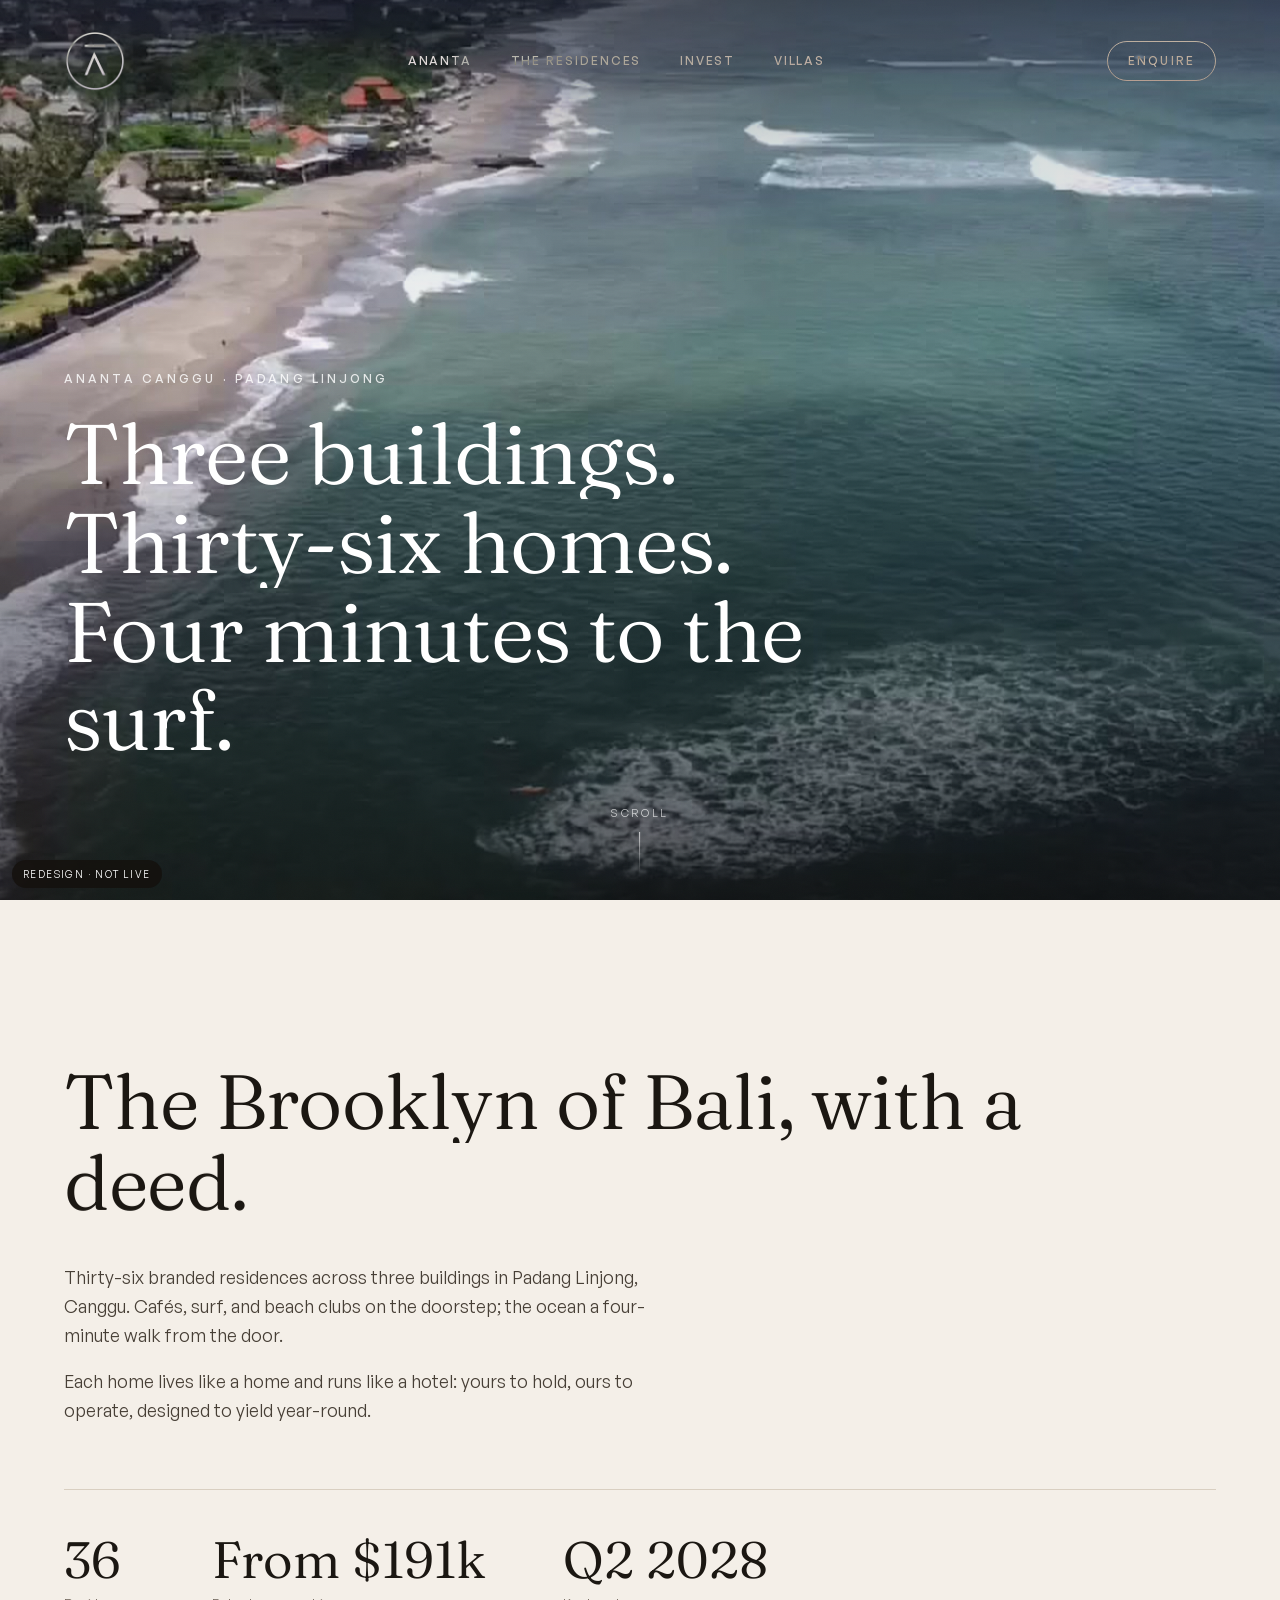
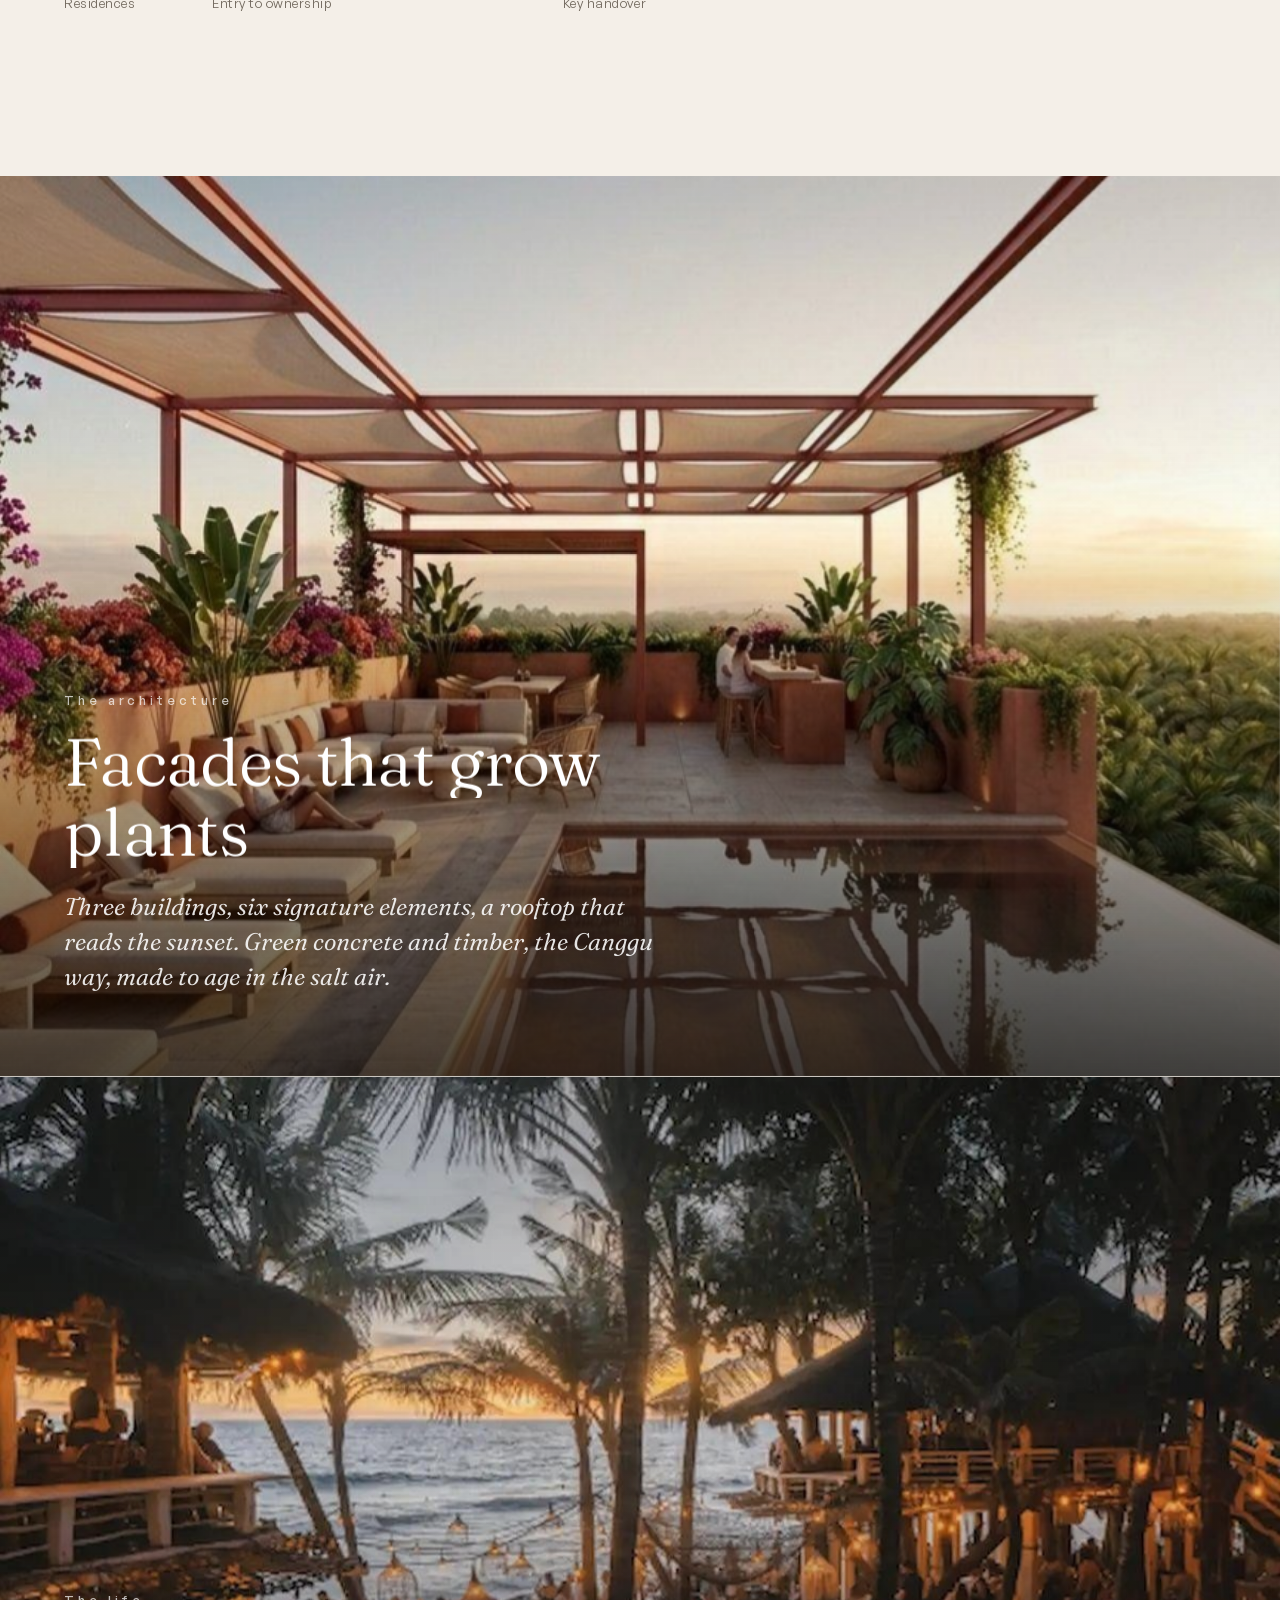
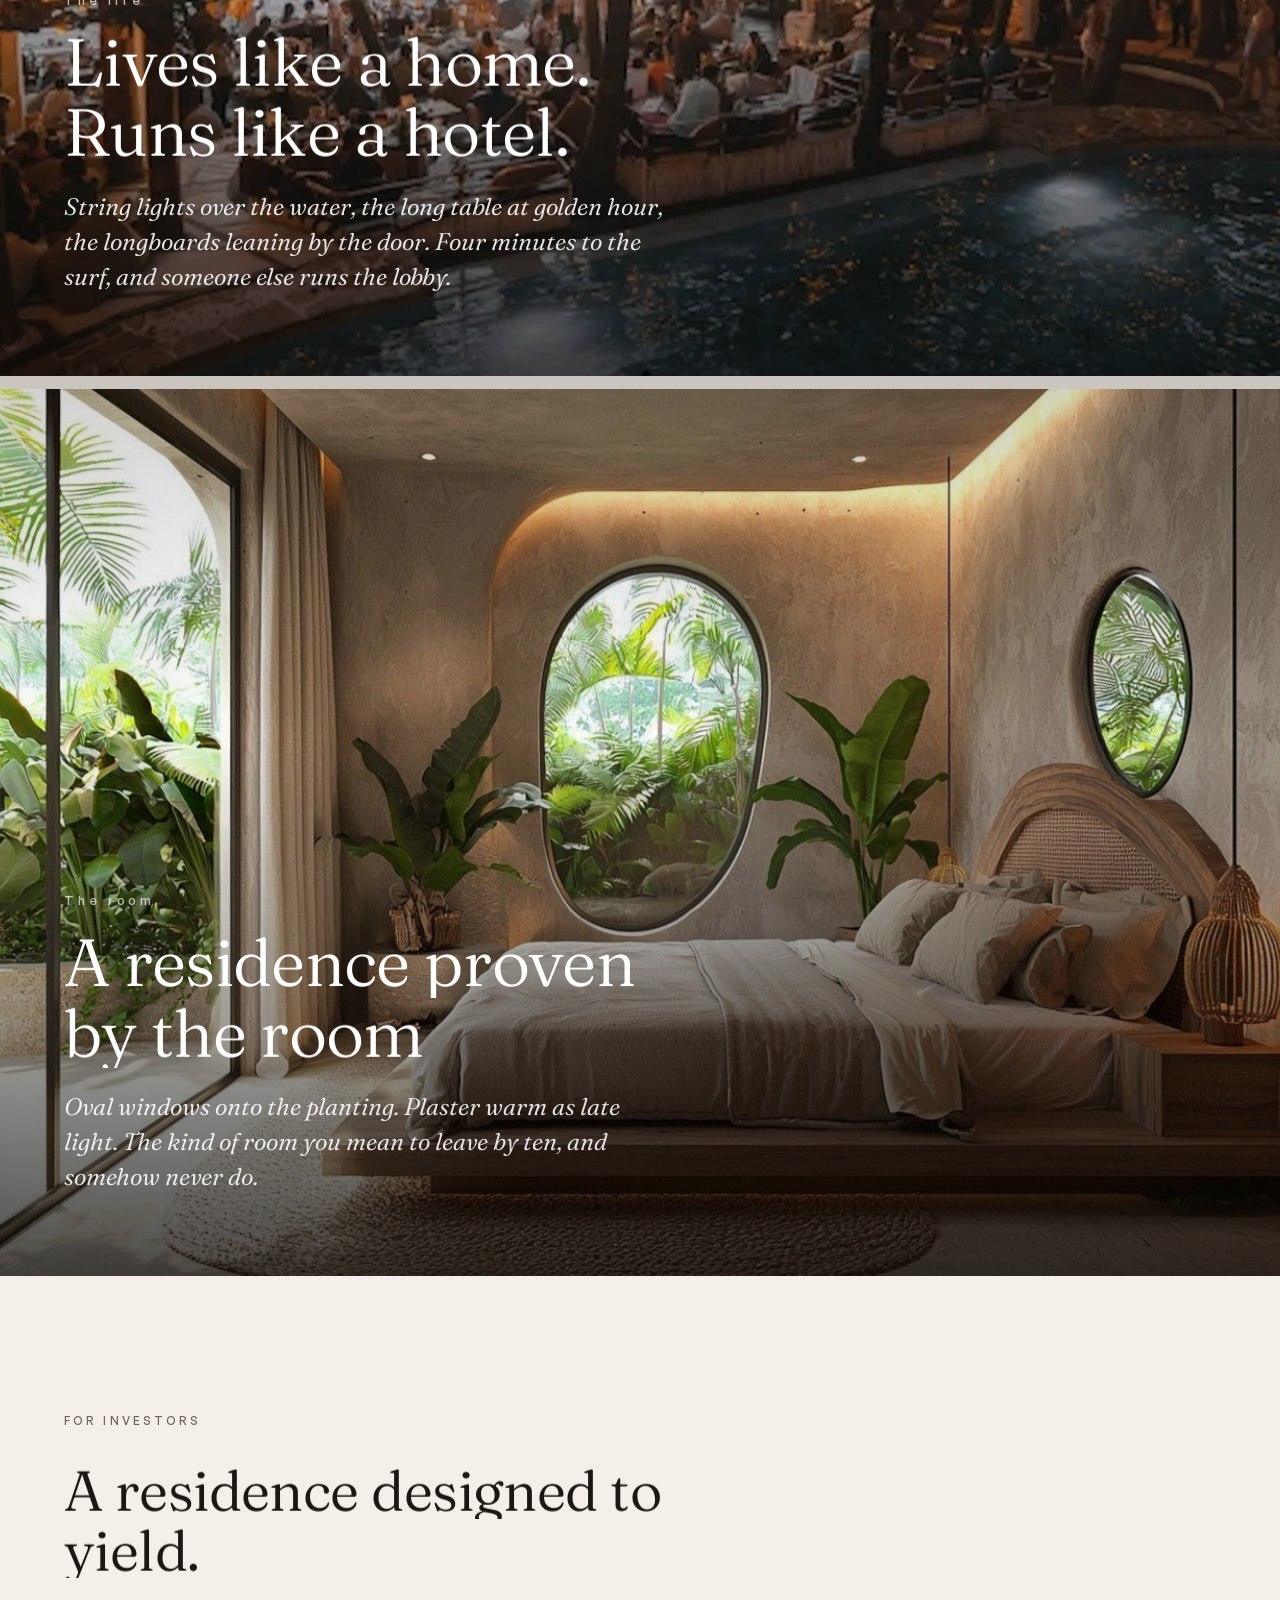
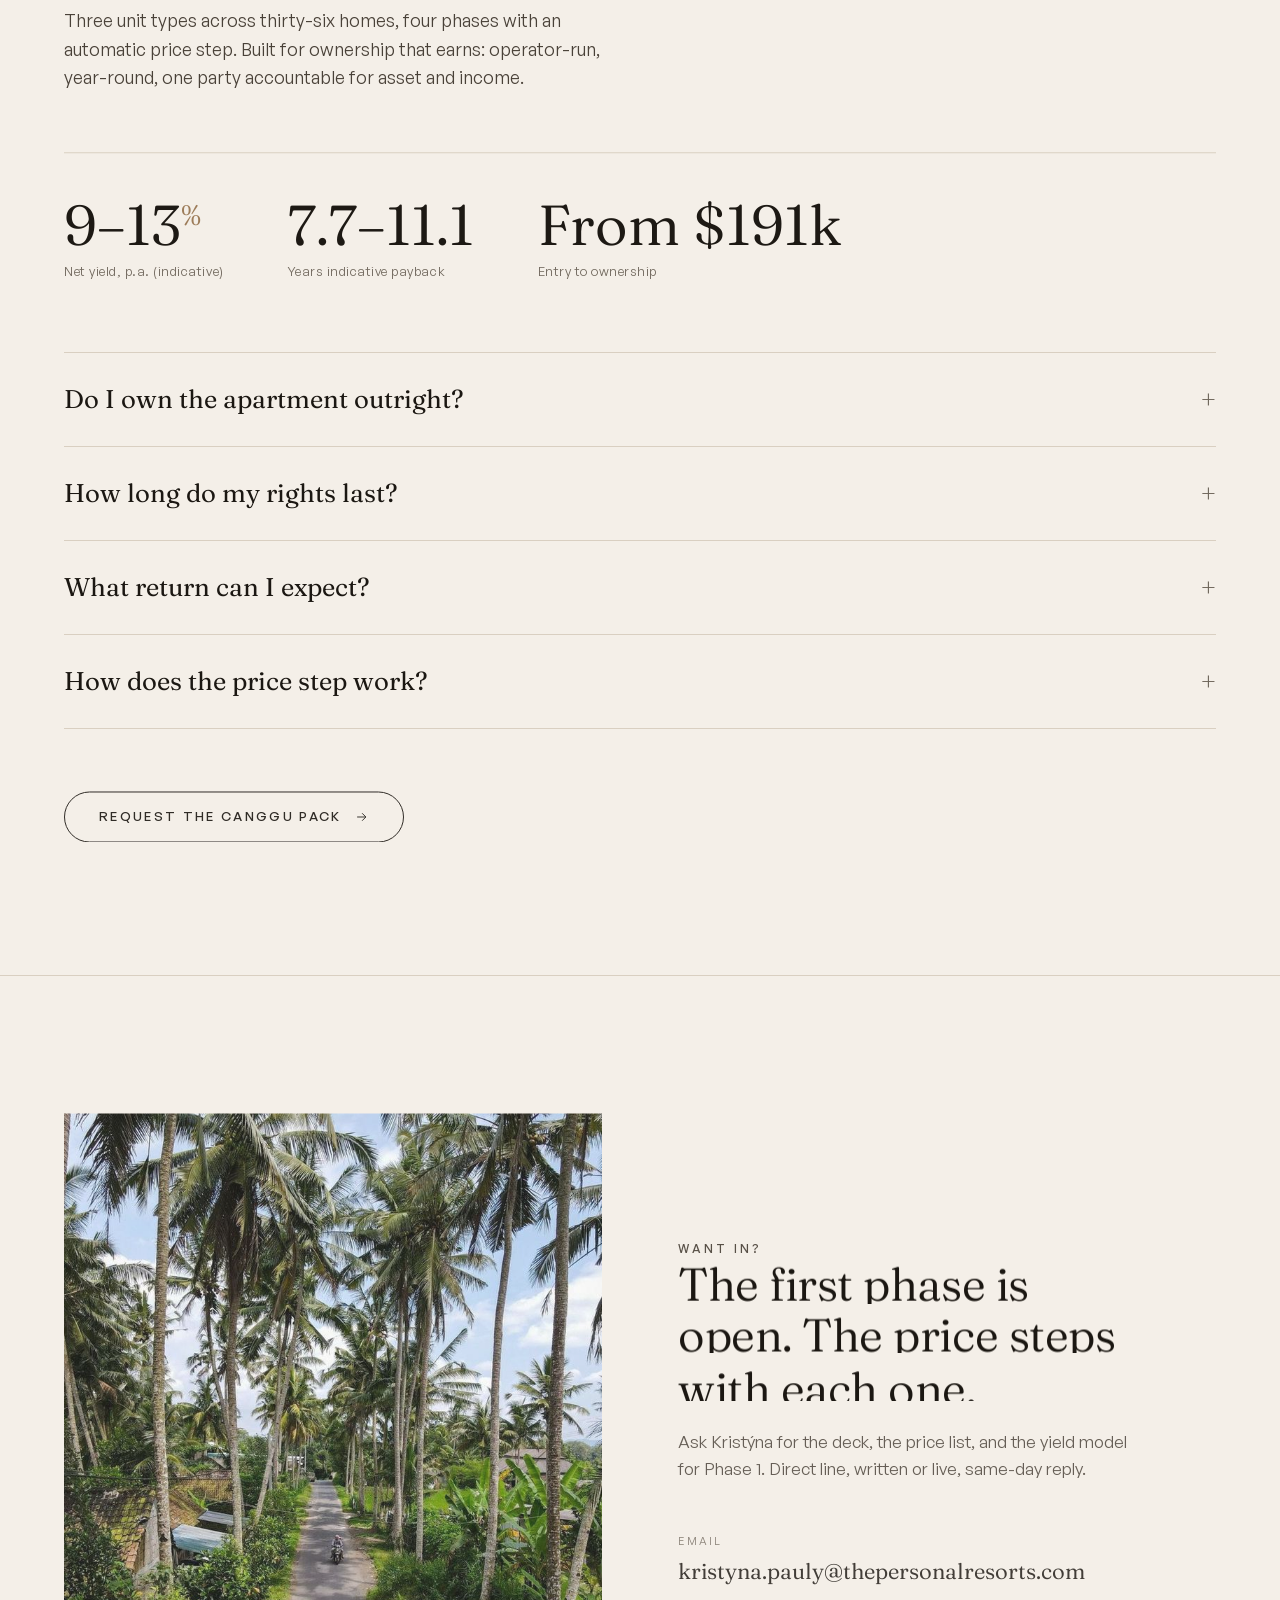
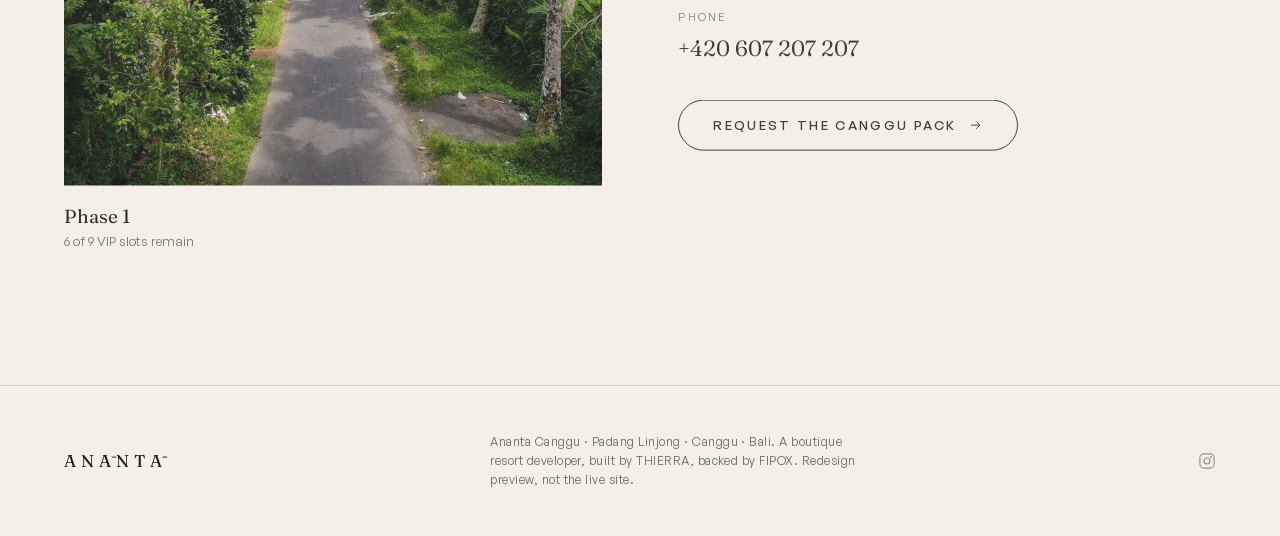
==== commit 32782c09: "Redesign: villas + apartments subpages + landing pointer fixes Landing fixy (Davidovy pointers): - L" ====
--- a/apartments/index.html
+++ b/apartments/index.html
@@ -1,984 +1,168 @@
-<!DOCTYPE html>
+<!doctype html>
 <html lang="en">
 <head>
-<meta charset="UTF-8">
+<meta charset="utf-8">
+<meta name="viewport" content="width=device-width,initial-scale=1,viewport-fit=cover">
+<title>Ananta Canggu — Thirty-six residences above the surf, Bali</title>
+<meta name="description" content="Thirty-six branded residences in Padang Linjong, Canggu, four minutes to the surf. Built to own, run to pay. From $191K.">
 <meta name="robots" content="noindex">
-<meta name="viewport" content="width=device-width, initial-scale=1, viewport-fit=cover">
-<meta name="theme-color" content="#F1EEE7">
-<title>Ananta Canggu - 36 design-led residences in Padang Linjong, Bali</title>
-<meta name="description" content="Ananta Canggu. 36 design-led residences on a single hectare in Padang Linjong - the unhurried side of Canggu. Designed by Studio Identity Designers. Built by THIERRA. Operated by Ananta. Keys Q2 2028. Phase 1 from $191K.">
-<meta property="og:title" content="Ananta Canggu - 36 design-led residences, Bali">
-<meta property="og:description" content="Phase 1 from $191K. Designed by Studio Identity Designers. Built by THIERRA. Operated by Ananta. Keys Q2 2028.">
+<link rel="canonical" href="/apartments/">
+<meta property="og:type" content="website">
+<meta property="og:title" content="Ananta Canggu — Thirty-six residences above the surf, Bali">
 <meta property="og:image" content="/apartments/og-image.jpg">
-<meta property="og:image:width" content="1200">
-<meta property="og:image:height" content="630">
-<meta name="twitter:card" content="summary_large_image">
 <link rel="icon" type="image/png" sizes="32x32" href="/favicon-32.png">
-<link rel="icon" type="image/png" sizes="16x16" href="/favicon-16.png">
 <link rel="apple-touch-icon" sizes="180x180" href="/apple-touch-icon.png">
-<meta property="og:type" content="website">
-<link rel="preconnect" href="https://fonts.googleapis.com">
-<link rel="preconnect" href="https://fonts.gstatic.com" crossorigin>
-<link href="https://fonts.googleapis.com/css2?family=Cormorant+Garamond:ital,wght@0,400;0,500;1,400;1,500&family=EB+Garamond:ital,wght@0,400;0,500;1,400&display=swap" rel="stylesheet">
-<style>
-:root{
-  --cream:#F1EEE7;
-  --cream2:#E9E4DA;
-  --ink:#211E1A;
-  --soft:#8C8275;
-  --line:#D8D1C5;
-  --serif:'Cormorant Garamond',Georgia,serif;
-  --body:'EB Garamond',Georgia,serif;
-}
-*{margin:0;padding:0;box-sizing:border-box}
-html{scroll-behavior:smooth;overflow-x:hidden;max-width:100%}
-body{font-family:var(--body);color:var(--ink);background:var(--cream);-webkit-font-smoothing:antialiased;font-size:18px;line-height:1.6;overflow-x:hidden;max-width:100%;width:100%}
-img,video,svg{display:block;max-width:100%}
-svg{height:auto}
-.ed>*,.cgrid>*,.facts>*,.foot>*,.ed .txt>*{min-width:0}
-.ed .txt .lead,.list .it p,.scene .cap .lead{overflow-wrap:anywhere}
-a{color:inherit;text-decoration:none}
-.sr-only{position:absolute;width:1px;height:1px;overflow:hidden;clip:rect(0,0,0,0)}
-
-.eyebrow{font-family:var(--body);font-size:12px;letter-spacing:.22em;text-transform:uppercase;color:var(--soft);font-weight:400}
-.slink{display:inline-block;font-size:12px;letter-spacing:.18em;text-transform:uppercase;border-bottom:1px solid currentColor;padding-bottom:3px;transition:opacity .3s}
-.slink:hover{opacity:.6}
-
-.stitle{font-family:var(--serif);font-weight:500;line-height:1.04;letter-spacing:.05em;text-transform:uppercase}
-.stitle em{font-style:normal;text-transform:uppercase;letter-spacing:.05em}
-.stitle .up{text-transform:uppercase}
-
-nav{position:fixed;top:0;left:0;right:0;z-index:50;background:var(--cream);border-bottom:1px solid transparent;
-  display:flex;align-items:center;gap:clamp(20px,4vw,52px);padding:0 clamp(18px,3vw,40px);height:58px;transition:border-color .3s}
-nav.scrolled{border-bottom-color:var(--line)}
-.brand{display:inline-flex;align-items:center;gap:9px;font-family:var(--serif);font-weight:500;font-size:19px;letter-spacing:.16em;text-transform:uppercase;white-space:nowrap}
-.brand-seal,.brand-word{display:inline-block;background-color:currentColor;-webkit-mask-repeat:no-repeat;mask-repeat:no-repeat;-webkit-mask-position:center;mask-position:center;-webkit-mask-size:contain;mask-size:contain;mask-mode:alpha}
-.brand-seal{-webkit-mask-image:url(/ananta-seal.png);mask-image:url(/ananta-seal.png);width:22px;height:22px;flex:none}
-.brand-word{-webkit-mask-image:url(/ananta-wordmark.svg);mask-image:url(/ananta-wordmark.svg);aspect-ratio:782.5 / 153;height:15px;flex:none}
-.brand-suffix{font-size:17px;letter-spacing:.12em}
-.brand .amp{font-size:12px;letter-spacing:.1em;margin:0 2px;vertical-align:1px}
-.navback{font-family:var(--body);font-size:12px;letter-spacing:.16em;text-transform:uppercase;color:var(--soft);margin-right:auto;padding-left:6px}
-.navlinks{display:flex;gap:clamp(16px,2vw,30px);align-items:center;flex:1}
-.navlinks a{font-family:var(--body);font-size:12.5px;letter-spacing:.14em;text-transform:uppercase;color:var(--ink);padding:4px 0;border-bottom:1px solid transparent;transition:border-color .25s}
-.navlinks a:hover{border-bottom-color:var(--ink)}
-.navright{display:flex;gap:22px;align-items:center}
-.navright a{font-size:12.5px;letter-spacing:.14em;text-transform:uppercase}
-.burger{display:none;flex-direction:column;gap:5px;background:none;border:0;cursor:pointer;padding:6px;margin-left:auto}
-.burger span{width:24px;height:1.4px;background:var(--ink)}
-
-.mobile-menu{position:fixed;inset:0;background:var(--cream);z-index:60;transform:translateY(-100%);transition:transform .5s cubic-bezier(.7,0,.2,1);
-  display:flex;flex-direction:column;justify-content:center;padding:0 32px;gap:4px}
-.mobile-menu.open{transform:translateY(0)}
-.mobile-menu a{font-family:var(--serif);font-size:34px;padding:10px 0}
-.mobile-menu .x{position:absolute;top:18px;right:28px;font-size:12px;letter-spacing:.18em;text-transform:uppercase;cursor:pointer}
-
-.hero{position:relative;margin-top:58px;height:calc(100vh - 58px);min-height:540px;overflow:hidden}
-.hero video,.hero .hp{position:absolute;inset:0;width:100%;height:100%;object-fit:cover}
-.hero .veil{position:absolute;inset:0;background:rgba(20,18,15,.22)}
-.hero .veil-b{position:absolute;left:0;right:0;bottom:0;height:46%;background:rgba(20,18,15,.30)}
-.hero-cap{position:absolute;left:clamp(18px,4vw,56px);bottom:clamp(40px,7vh,76px);z-index:3;color:#fff;max-width:1100px;text-shadow:0 1px 30px rgba(0,0,0,.45)}
-.hero-cap h1{font-family:var(--serif);font-weight:500;font-size:clamp(44px,7vw,104px);line-height:.98;letter-spacing:.05em;text-transform:uppercase}
-.hero-cap h1 em{font-style:normal}
-.hero-cap .sub{font-family:var(--body);font-style:italic;font-size:clamp(17px,1.6vw,23px);margin-top:18px;color:#f3efe7;max-width:60ch}
-
-.scene{position:relative;height:92vh;min-height:520px;overflow:hidden}
-.scene img,.scene video{position:absolute;inset:0;width:100%;height:100%;object-fit:cover}
-.scene .veil{position:absolute;inset:0;background:rgba(20,18,15,.18)}
-.scene .veil-b{position:absolute;left:0;right:0;bottom:0;height:50%;background:rgba(20,18,15,.30)}
-.scene .cap{position:absolute;left:clamp(18px,4vw,56px);bottom:clamp(36px,6vh,68px);z-index:3;color:#fff;max-width:1000px;text-shadow:0 1px 30px rgba(0,0,0,.45)}
-.scene .cap h2{font-size:clamp(34px,5.4vw,76px);color:#fff}
-.scene .cap .lead{font-family:var(--body);font-style:italic;font-size:clamp(16px,1.4vw,20px);margin:14px 0 18px;color:#f1ede5;max-width:54ch}
-.scene .cap .slink{color:#fff}
-
-.cats{padding:clamp(70px,10vh,120px) clamp(18px,4vw,56px)}
-.cats .head{text-align:center;margin-bottom:46px}
-.cgrid{display:grid;grid-template-columns:repeat(5,1fr);gap:clamp(12px,1.6vw,22px)}
-.cat figure{overflow:hidden;aspect-ratio:3/4;margin-bottom:14px}
-.cat img{width:100%;height:100%;object-fit:cover;transition:transform 1.1s cubic-bezier(.2,.7,.2,1)}
-.cat:hover img{transform:scale(1.05)}
-.cat .clab{text-align:center;font-size:12px;letter-spacing:.18em;text-transform:uppercase;color:var(--ink)}
-
-.ed{display:grid;grid-template-columns:1fr 1fr;align-items:stretch;min-height:74vh}
-.ed.rev{direction:rtl}.ed.rev>*{direction:ltr}
-.ed figure{overflow:hidden}
-.ed figure img{width:100%;height:100%;object-fit:cover;min-height:48vh}
-.ed .txt{display:flex;flex-direction:column;justify-content:center;padding:clamp(40px,7vw,110px) clamp(24px,5vw,90px);background:var(--cream)}
-.ed .txt.alt{background:var(--cream2)}
-.ed .txt h2{font-size:clamp(32px,3.6vw,58px);margin:18px 0 0}
-.ed .txt .lead{margin-top:22px;max-width:48ch;color:var(--ink)}
-.ed .txt .soft{color:var(--soft)}
-.ed .txt .slink{margin-top:30px;color:var(--ink)}
-.sigcap{font-size:12px;letter-spacing:.18em;text-transform:uppercase;color:var(--soft);margin-top:12px}
-
-.list{margin-top:24px;border-top:1px solid var(--line)}
-.list .it{padding:20px 0;border-bottom:1px solid var(--line)}
-.list .it .rn{font-size:12px;letter-spacing:.16em;text-transform:uppercase;color:var(--soft)}
-.list .it h3{font-family:var(--serif);font-weight:500;font-size:clamp(22px,2.2vw,30px);margin-top:4px}
-.list .it p{color:var(--soft);font-size:16px;margin-top:6px;max-width:56ch}
-
-.quote{padding:clamp(90px,15vh,170px) clamp(24px,6vw,80px);text-align:center}
-.quote blockquote{font-family:var(--serif);font-style:italic;font-weight:400;font-size:clamp(28px,4vw,52px);line-height:1.2;max-width:22ch;margin:0 auto;letter-spacing:.01em}
-.quote .by{font-size:12px;letter-spacing:.2em;text-transform:uppercase;color:var(--soft);margin-top:34px}
-
-.facts{display:grid;grid-template-columns:repeat(4,1fr);gap:1px;background:var(--line);border:1px solid var(--line);margin-top:40px}
-.facts div{background:var(--cream);padding:22px 16px}
-.facts .k{font-size:11px;letter-spacing:.16em;text-transform:uppercase;color:var(--soft)}
-.facts .v{font-family:var(--serif);font-weight:500;font-size:24px;margin-top:6px}
-
-footer{background:var(--cream2);padding:clamp(70px,10vh,120px) clamp(18px,4vw,56px) 40px}
-.foot{display:grid;grid-template-columns:1.3fr 1fr 1fr;gap:50px;max-width:1280px;margin:0 auto;align-items:start}
-.foot h4{font-size:12px;letter-spacing:.2em;text-transform:uppercase;color:var(--soft);margin-bottom:18px;font-weight:400}
-.foot .join h3{font-family:var(--serif);font-weight:400;font-size:clamp(28px,3vw,42px);margin-bottom:18px}
-.foot .join p{color:var(--soft);max-width:42ch;margin-bottom:22px}
-.foot a,.foot p.ln{display:block;font-size:16px;padding:5px 0;color:var(--ink)}
-.foot a:hover{color:var(--soft)}
-.footbar{max-width:1280px;margin:48px auto 0;padding-top:22px;border-top:1px solid var(--line);display:flex;justify-content:space-between;flex-wrap:wrap;gap:10px;
-  font-size:11px;letter-spacing:.16em;text-transform:uppercase;color:var(--soft)}
-.footbar-right{display:inline-flex;align-items:center;gap:12px}
-.social-ig{display:inline-flex;align-items:center;justify-content:center;color:inherit;opacity:.8;transition:opacity .25s}
-.social-ig:hover{opacity:1}
-.social-ig svg{display:block}
-.cta{display:inline-block;font-size:12px;letter-spacing:.18em;text-transform:uppercase;border:1px solid var(--ink);padding:14px 22px;margin-top:8px;cursor:pointer;background:none;font-family:var(--body)}
-.cta:hover{background:var(--ink);color:var(--cream)}
-
-.reveal{opacity:0;transform:translateY(22px);transition:opacity 1.1s ease,transform 1.1s cubic-bezier(.2,.7,.2,1)}
-.reveal.in{opacity:1;transform:none}
-@media (max-width: 768px){ .reveal{opacity:1; transform:none;} }
-
-@media (max-width:1100px){
-  .cgrid{grid-template-columns:repeat(3,1fr)}
-  .ed{grid-template-columns:1fr}
-  .ed.rev{direction:ltr}
-  .ed figure img{min-height:60vh}
-  .foot{grid-template-columns:1fr 1fr}
-}
-@media (max-width:768px){
-  .navlinks,.navright{display:none}
-  .navback{display:none}
-  .burger{display:flex}
-  nav{height:52px;gap:0}
-  .brand{font-size:16px;letter-spacing:.12em}
-  .hero{margin-top:52px;height:calc(100vh - 52px);height:calc(100svh - 52px);min-height:480px}
-  .hero-cap{left:20px;right:20px;bottom:34px}
-  .hero-cap h1{font-size:38px;line-height:1.0}
-  .hero-cap .sub{font-size:16px;margin-top:14px}
-  .scene{height:82vh;height:82svh;min-height:440px}
-  .scene .cap{left:20px;right:20px;bottom:30px}
-  .scene .cap h2{font-size:34px}
-  .scene .cap .lead{font-size:16px;max-width:none}
-  .ed{min-height:0}
-  .ed figure img{min-height:56vw;max-height:62vh}
-  .ed .txt{padding:44px 22px}
-  .ed .txt h2{font-size:30px}
-  .cats{padding:60px 20px}
-  .cgrid{grid-template-columns:repeat(2,1fr);gap:16px 14px}
-  .cat:last-child{grid-column:1 / -1}
-  .cat:last-child figure{aspect-ratio:16/10}
-  .quote{padding:80px 26px}
-  .facts{grid-template-columns:1fr 1fr}
-  .foot{grid-template-columns:1fr;gap:34px}
-  footer{padding:64px 22px calc(36px + env(safe-area-inset-bottom))}
-}
-@media (prefers-reduced-motion: reduce){ .reveal{opacity:1;transform:none} html{scroll-behavior:auto} }
-
-/* MODAL - Investor pack */
-.modal{position:fixed;inset:0;background:rgba(20,18,15,.65);z-index:200;display:none;align-items:center;justify-content:center;padding:20px;backdrop-filter:blur(4px)}
-.modal.open{display:flex}
-.modal__box{background:var(--cream);max-width:560px;width:100%;padding:46px 38px;position:relative;max-height:90vh;overflow-y:auto}
-.modal__x{position:absolute;top:14px;right:18px;background:none;border:0;cursor:pointer;font-size:11px;letter-spacing:.18em;text-transform:uppercase;color:var(--soft)}
-.modal h3{font-family:var(--serif);font-weight:500;font-size:34px;letter-spacing:.04em;text-transform:uppercase;margin-bottom:6px}
-.modal .lead{color:var(--soft);font-size:15px;margin-bottom:24px}
-.modal label{display:block;font-size:11px;letter-spacing:.18em;text-transform:uppercase;color:var(--soft);margin:14px 0 4px}
-.modal input,.modal select{width:100%;padding:10px 0;background:none;border:0;border-bottom:1px solid var(--line);font-family:var(--body);font-size:16px;color:var(--ink);outline:none}
-.modal input:focus,.modal select:focus{border-bottom-color:var(--ink)}
-.modal__check{display:flex;align-items:flex-start;gap:10px;margin-top:18px;font-size:13px;color:var(--soft);cursor:pointer}
-.modal__check input{width:auto;margin-top:5px;flex-shrink:0}
-.modal__send{margin-top:24px;width:100%;background:var(--ink);color:var(--cream);border:0;padding:14px;font-family:var(--body);font-size:12px;letter-spacing:.18em;text-transform:uppercase;cursor:pointer}
-.modal__send:hover{background:#000}
-.modal__success{text-align:center}
-.modal__success p{font-size:48px;color:#8b9779;margin-bottom:10px}
-@media(max-width:560px){.modal__box{padding:36px 26px}.modal h3{font-size:28px}}
-.modal__check span{flex:1;text-transform:none;letter-spacing:normal;line-height:1.5}
-.modal__check em{font-style:normal;opacity:.55;font-size:11px;letter-spacing:.04em}
-.modal__check a{color:var(--ink);text-decoration:underline}
-.modal__error{margin-top:14px;color:#a23b3b;font-size:13px;line-height:1.45}
-.hp-field{position:absolute!important;left:-9999px!important;width:1px;height:1px;opacity:0;pointer-events:none}
-.cf-turnstile-target{margin-top:18px;min-height:65px}
-
-/* ===== New blocks C1-C9 ===== */
-.blk-head{text-align:center;max-width:820px;margin:0 auto 56px}
-.blk-head h2{font-size:clamp(34px,4.6vw,62px);margin-top:14px}
-.blk-head .lead{font-style:italic;color:var(--soft);margin-top:18px;font-size:16px;max-width:60ch;margin-left:auto;margin-right:auto}
-
-/* C1 - Unit types */
-.unit-block{padding:clamp(80px,10vw,140px) clamp(18px,4vw,56px);background:var(--cream);border-top:1px solid var(--line)}
-.unit-grid{display:grid;grid-template-columns:1fr 1fr 1fr;gap:clamp(18px,2vw,28px);max-width:1240px;margin:0 auto}
-.unit-card{background:var(--cream2);padding:36px 32px;display:flex;flex-direction:column}
-.unit-card__lab{font-family:var(--body);font-size:11.5px;letter-spacing:.22em;text-transform:uppercase;color:var(--soft)}
-.unit-card__name{font-family:var(--serif);font-weight:500;font-size:clamp(26px,2.6vw,34px);letter-spacing:.04em;text-transform:uppercase;margin-top:10px;line-height:1.05}
-.unit-card__size{font-family:var(--body);font-style:italic;color:var(--soft);margin-top:10px;font-size:15.5px}
-.unit-card__price{font-family:var(--serif);font-weight:500;font-size:clamp(28px,3vw,38px);color:#8C7340;letter-spacing:.02em;margin-top:22px}
-.unit-card__price small{font-family:var(--body);font-size:11px;letter-spacing:.22em;text-transform:uppercase;color:var(--soft);display:block;font-weight:400;margin-bottom:4px}
-.unit-card__div{width:36px;height:1px;background:var(--line);margin:24px 0 20px}
-.unit-card__feats{list-style:none;padding:0;margin:0}
-.unit-card__feats li{font-family:var(--body);font-size:14px;color:var(--ink);padding:6px 0;border-bottom:1px solid var(--line);letter-spacing:.01em}
-.unit-card__feats li:last-child{border-bottom:0}
-
-/* C2 - Phase pricing */
-.phase-block{padding:clamp(80px,10vw,140px) clamp(18px,4vw,56px);background:var(--cream2);border-top:1px solid var(--line)}
-.phase-table{max-width:1080px;margin:0 auto;border-top:1px solid var(--ink)}
-.phase-row{display:grid;grid-template-columns:1.4fr 1.6fr 1fr 1fr .8fr;gap:18px;padding:22px 16px;border-bottom:1px solid var(--line);align-items:center}
-.phase-row.is-head{padding:16px 16px;border-bottom-color:var(--ink)}
-.phase-row.is-head .h{font-family:var(--body);font-size:11px;letter-spacing:.22em;text-transform:uppercase;color:var(--soft)}
-.phase-row.is-vip{background:#F8F4EB}
-.phase-row .phase{font-family:var(--serif);font-weight:500;font-size:18px;letter-spacing:.04em;text-transform:uppercase;color:var(--ink)}
-.phase-row .phase .star{color:#B8954C;margin-left:4px}
-.phase-row .status{font-family:var(--body);font-style:italic;color:var(--soft);font-size:14.5px}
-.phase-row .price{font-family:var(--serif);font-weight:500;font-size:18px;color:var(--ink);text-align:right}
-.phase-row .price.strong{color:#8C7340}
-.phase-row .disc{font-family:var(--body);font-size:14px;letter-spacing:.06em;color:var(--ink);text-align:right;text-transform:uppercase}
-.phase-row .disc.strong{color:#8C7340;font-weight:500}
-.phase-cap{max-width:1080px;margin:24px auto 0;font-family:var(--body);font-size:11.5px;letter-spacing:.16em;text-transform:uppercase;color:var(--soft);text-align:center}
-
-/* C3 - Signature 6 */
-.sig-block{padding:clamp(80px,10vw,140px) clamp(18px,4vw,56px);background:var(--cream);border-top:1px solid var(--line)}
-.sig-grid{display:grid;grid-template-columns:repeat(3,1fr);gap:clamp(36px,4vw,56px) clamp(28px,3vw,48px);max-width:1280px;margin:0 auto}
-.sig-cell{padding-top:18px;border-top:1px solid var(--line)}
-.sig-cell .n{font-family:var(--body);font-size:11.5px;letter-spacing:.26em;text-transform:uppercase;color:var(--soft)}
-.sig-cell h3{font-family:var(--serif);font-weight:500;font-size:clamp(22px,2.2vw,28px);letter-spacing:.05em;text-transform:uppercase;margin-top:10px;line-height:1.1}
-.sig-cell p{font-family:var(--body);font-style:italic;color:var(--ink);margin-top:12px;font-size:16px;line-height:1.55;max-width:36ch}
-
-/* C4 - Floor plans */
-.tpl-block{padding:clamp(80px,10vw,140px) clamp(18px,4vw,56px);background:var(--cream2);border-top:1px solid var(--line)}
-.tpl-grid{display:grid;grid-template-columns:1fr 1fr;gap:clamp(40px,5vw,80px);max-width:1100px;margin:0 auto;align-items:start}
-.tpl-card{text-align:center}
-.tpl-card__floor{font-family:var(--body);font-size:11.5px;letter-spacing:.26em;text-transform:uppercase;color:var(--soft);margin-bottom:14px}
-.tpl-card__svg{width:100%;height:auto;max-height:340px;background:#FAF7F0;border:1px solid var(--line);padding:24px}
-.tpl-card__title{font-family:var(--serif);font-weight:500;font-size:clamp(22px,2.4vw,28px);margin-top:18px;letter-spacing:.04em;text-transform:uppercase;color:var(--ink)}
-.tpl-card__meta{font-family:var(--body);font-size:13.5px;color:var(--soft);margin-top:10px;letter-spacing:.04em}
-.tpl-card__meta strong{color:var(--ink);font-weight:500}
-.tpl-card__meta span{display:block;padding:4px 0}
-
-/* C5 - Timeline */
-.tim-block{padding:clamp(80px,10vw,140px) clamp(18px,4vw,56px);background:var(--cream);border-top:1px solid var(--line)}
-.tim-bar{display:grid;grid-template-columns:repeat(6,1fr);gap:0;max-width:1240px;margin:0 auto;position:relative}
-.tim-bar::before{content:"";position:absolute;left:6%;right:6%;top:60px;height:1px;background:var(--line)}
-.tim-step{position:relative;padding:0 14px;text-align:center}
-.tim-step .q{font-family:var(--body);font-size:11.5px;letter-spacing:.22em;text-transform:uppercase;color:var(--soft);height:34px;display:block}
-.tim-step .dot{width:11px;height:11px;border-radius:50%;background:var(--cream);border:1.4px solid var(--ink);margin:14px auto 22px;position:relative;z-index:2}
-.tim-step.is-key .dot{background:#B8954C;border-color:#B8954C}
-.tim-step h3{font-family:var(--serif);font-weight:500;font-size:clamp(18px,1.7vw,22px);letter-spacing:.04em;text-transform:uppercase;line-height:1.15}
-.tim-step p{font-family:var(--body);font-style:italic;color:var(--soft);font-size:14px;margin-top:8px;line-height:1.45}
-
-/* C6 - ROI table */
-.roi-block{padding:clamp(80px,10vw,140px) clamp(18px,4vw,56px);background:var(--cream2);border-top:1px solid var(--line);text-align:center}
-.roi-table{max-width:980px;margin:0 auto;border-top:1px solid var(--line);text-align:left}
-.roi-row{display:grid;grid-template-columns:1.4fr 1fr 1fr 1fr 1fr;gap:18px;padding:20px 14px;border-bottom:1px solid var(--line);align-items:baseline}
-.roi-row.is-head{border-bottom-color:var(--ink);padding:16px 14px}
-.roi-row.is-head .h{font-family:var(--body);font-size:11px;letter-spacing:.22em;text-transform:uppercase;color:var(--soft);text-align:right}
-.roi-row.is-head .h:first-child{text-align:left}
-.roi-row .k{font-family:var(--body);font-size:15.5px;color:var(--ink)}
-.roi-row .v{font-family:var(--serif);font-weight:500;font-size:17px;color:var(--ink);text-align:right;letter-spacing:.01em}
-.roi-row .v.hi{color:#8C7340;font-size:20px}
-.roi-fact{max-width:980px;margin:42px auto 0;display:grid;grid-template-columns:1fr 1fr;gap:38px;text-align:left;background:#F8F4EB;padding:32px;border-top:1px solid var(--ink)}
-.roi-fact h4{font-family:var(--body);font-size:11.5px;letter-spacing:.22em;text-transform:uppercase;color:var(--soft);font-weight:400;margin-bottom:14px;grid-column:1 / -1}
-.roi-fact .li{display:flex;justify-content:space-between;gap:14px;padding:8px 0;border-bottom:1px solid var(--line);font-family:var(--body);font-size:15px;color:var(--ink)}
-.roi-fact .li:last-child{border-bottom:0}
-.roi-fact .net{display:flex;flex-direction:column;justify-content:center}
-.roi-fact .net .big{font-family:var(--serif);font-weight:500;font-size:clamp(24px,2.4vw,30px);color:var(--ink);text-transform:uppercase;letter-spacing:.04em;line-height:1.2}
-.roi-fact .net .sub{font-family:var(--body);font-style:italic;color:var(--soft);margin-top:8px;font-size:14.5px}
-.roi-cap{max-width:980px;margin:24px auto 0;font-family:var(--body);font-size:11px;letter-spacing:.16em;text-transform:uppercase;color:var(--soft);text-align:center;line-height:1.7}
-
-/* C8 - Steps */
-.steps-block{padding:clamp(80px,10vw,140px) clamp(18px,4vw,56px);background:var(--cream);border-top:1px solid var(--line)}
-.steps-grid{display:grid;grid-template-columns:repeat(3,1fr);gap:clamp(28px,3vw,48px);max-width:1180px;margin:0 auto}
-.step{padding:20px 0}
-.step .num{font-family:var(--serif);font-style:italic;font-weight:400;font-size:clamp(64px,7vw,96px);color:#8C7340;line-height:1;letter-spacing:.01em}
-.step .when{font-family:var(--body);font-size:11px;letter-spacing:.26em;text-transform:uppercase;color:var(--soft);margin-top:16px;display:block}
-.step h3{font-family:var(--serif);font-weight:500;font-size:clamp(24px,2.4vw,30px);letter-spacing:.05em;text-transform:uppercase;margin-top:8px;line-height:1.1}
-.step p{font-family:var(--body);color:var(--ink);margin-top:14px;font-size:16px;line-height:1.6;max-width:38ch}
-
-/* C9 - FAQ */
-.faq-block{padding:clamp(80px,10vw,140px) clamp(18px,4vw,56px);background:var(--cream2);border-top:1px solid var(--line)}
-.faq-list{max-width:880px;margin:0 auto;border-top:1px solid var(--ink)}
-.faq-list details{border-bottom:1px solid var(--line)}
-.faq-list summary{list-style:none;cursor:pointer;padding:24px 8px 24px 0;font-family:var(--serif);font-weight:500;font-size:clamp(19px,1.9vw,24px);letter-spacing:.02em;color:var(--ink);position:relative;padding-right:50px;line-height:1.3}
-.faq-list summary::-webkit-details-marker{display:none}
-.faq-list summary::after{content:"+";position:absolute;right:8px;top:50%;transform:translateY(-50%);font-family:var(--serif);font-size:28px;font-weight:400;color:var(--soft);transition:transform .3s}
-.faq-list details[open] summary::after{content:"−"}
-.faq-list .ans{padding:0 8px 24px;font-family:var(--body);color:var(--ink);font-size:15.5px;line-height:1.7;max-width:64ch}
-.faq-list .ans .lab{display:block;font-family:var(--body);font-size:10.5px;letter-spacing:.24em;text-transform:uppercase;color:var(--soft);margin-bottom:10px}
-
-/* Responsive - new blocks */
-@media (max-width:1100px){
-  .unit-grid{grid-template-columns:1fr;gap:18px;max-width:560px}
-  .sig-grid{grid-template-columns:1fr 1fr;gap:36px 32px}
-  .tim-bar{grid-template-columns:1fr;gap:0;text-align:left}
-  .tim-bar::before{display:none}
-  .tim-step{padding:18px 0 18px 28px;border-left:1px solid var(--line);text-align:left;margin-left:8px}
-  .tim-step .q{height:auto;display:block;margin-bottom:6px}
-  .tim-step .dot{position:absolute;left:-6px;top:22px;margin:0}
-  .tim-step p{max-width:46ch}
-  .steps-grid{grid-template-columns:1fr;gap:36px;max-width:520px}
-}
-@media (max-width:768px){
-  .unit-block,.phase-block,.sig-block,.tpl-block,.tim-block,.roi-block,.steps-block,.faq-block{padding:64px 20px}
-  .blk-head{margin-bottom:38px}
-  .unit-card{padding:28px 22px}
-  .unit-card__price{font-size:30px}
-  .sig-grid{grid-template-columns:1fr;gap:28px}
-  .tpl-grid{grid-template-columns:1fr;gap:48px}
-  .tpl-card__svg{max-height:260px;padding:18px}
-  /* C2 - phase rows become labelled cards */
-  .phase-table{border-top:1px solid var(--ink)}
-  .phase-row{grid-template-columns:1fr 1fr 1fr;gap:6px 12px;padding:18px 10px;font-size:14px;align-items:start}
-  .phase-row.is-head{display:none}
-  .phase-row .phase{grid-column:1 / -1;font-size:17px}
-  .phase-row .status{grid-column:1 / -1;margin:2px 0 8px;font-size:13.5px}
-  .phase-row .price,.phase-row .disc{text-align:left;font-size:15.5px;display:flex;flex-direction:column;line-height:1.2;min-width:0}
-  .phase-row .price::before{content:"GF / 2F";display:block;font-family:var(--body);font-size:10px;letter-spacing:.16em;text-transform:uppercase;color:var(--soft);margin-bottom:4px;font-weight:400}
-  .phase-row .price+.price::before{content:"3F"}
-  .phase-row .disc::before{content:"Discount";display:block;font-family:var(--body);font-size:10px;letter-spacing:.16em;text-transform:uppercase;color:var(--soft);margin-bottom:4px;font-weight:400}
-  /* C5 - vertical timeline tighten */
-  .tim-step{padding:14px 0 14px 24px;margin-left:6px}
-  .tim-step .dot{left:-6px;top:18px}
-  .tim-step h3{font-size:18px}
-  .tim-step p{font-size:13.5px}
-  /* C6 - ROI table */
-  .roi-row{grid-template-columns:1.3fr .9fr .7fr .7fr .7fr;gap:6px;padding:14px 6px}
-  .roi-row .k,.roi-row .v{font-size:13px}
-  .roi-row .v.hi{font-size:15px}
-  .roi-row.is-head .h{font-size:10px;letter-spacing:.12em}
-  .roi-fact{grid-template-columns:1fr;gap:18px;padding:22px}
-  .roi-fact .net .big{font-size:22px}
-  /* C8 */
-  .steps-grid{max-width:420px}
-  .step .num{font-size:60px}
-  /* C9 - FAQ tap target */
-  .faq-list summary{font-size:17px;padding:22px 38px 22px 0;min-height:44px}
-  .faq-list summary::after{font-size:24px}
-  .faq-list .ans{font-size:15px;padding:0 0 22px}
-}
-@media (max-width:380px){
-  .unit-block,.phase-block,.sig-block,.tpl-block,.tim-block,.roi-block,.steps-block,.faq-block{padding:52px 16px}
-  .hero-cap h1{font-size:34px}
-  .scene .cap h2{font-size:30px}
-  .blk-head h2{font-size:30px}
-  .unit-card{padding:24px 18px}
-  .unit-card__name{font-size:22px}
-  .unit-card__price{font-size:26px}
-  .phase-row{grid-template-columns:1fr 1fr;padding:16px 6px;gap:4px 10px}
-  .phase-row .phase{font-size:16px}
-  .phase-row .price,.phase-row .disc{font-size:14.5px}
-  .phase-row .disc{grid-column:1 / -1;margin-top:4px}
-  /* ROI - drop "Low" column on very narrow screens, keep Mid + High */
-  .roi-row{grid-template-columns:1.4fr 1fr 1fr 1fr;gap:6px;padding:12px 4px}
-  .roi-row.is-head .h:nth-child(3),
-  .roi-row .v:nth-child(3){display:none}
-  .roi-row .k,.roi-row .v{font-size:12.5px}
-  .roi-row .v.hi{font-size:14px}
-  .roi-fact{padding:18px}
-  .roi-fact .li{font-size:13.5px;gap:8px}
-  .roi-fact .net .big{font-size:19px}
-  .tpl-card__svg{padding:12px;max-height:220px}
-  .tim-step h3{font-size:17px}
-  .step .num{font-size:54px}
-  .step h3{font-size:22px}
-  .faq-list summary{font-size:16px;padding:20px 34px 20px 0}
-  .facts{grid-template-columns:1fr}
-  .facts .v{font-size:22px}
-  .cgrid{grid-template-columns:1fr;gap:14px}
-  .cat:last-child{grid-column:auto}
-}
-</style>
+<link rel="preload" href="/fonts/fraunces-wght-normal.woff2" as="font" type="font/woff2" crossorigin>
+<link rel="preload" href="/fonts/general-sans-400.woff2" as="font" type="font/woff2" crossorigin>
+<link rel="stylesheet" href="/site.css">
+<script>document.documentElement.classList.add('js')</script>
+<style>.js [data-split],.js [data-reveal]{opacity:0}</style>
 </head>
 <body>
 
-<a class="sr-only" href="#setting">Skip to content</a>
+<div class="grain" aria-hidden="true"></div>
+<div class="lab-flag">redesign · not live</div>
 
-<nav id="nav">
-  <a href="#top" class="brand" aria-label="Ananta · Canggu"><span class="brand-seal" aria-hidden="true"></span><span class="brand-word" aria-hidden="true"></span><span class="brand-suffix"><span class="amp">·</span> Canggu</span></a>
-  <a href="/" class="navback">← Back to Ananta</a>
-  <div class="navlinks">
-    <a href="#setting">The Residences</a>
-    <a href="#architecture">Architecture</a>
-    <a href="#hospitality">Hospitality</a>
-    <a href="#location">Location</a>
-    <a href="#investment">Investment</a>
-    <a href="https://www.instagram.com/anantavillasbali/" target="_blank" rel="noopener">News</a>
+<nav class="nav" id="nav">
+  <a class="nav__brand" href="/"><span class="nav__logo" role="img" aria-label="Ananta"></span></a>
+  <div class="nav__links">
+    <a href="/">Ananta</a>
+    <a href="#design">The Residences</a>
+    <a href="#invest">Invest</a>
+    <a href="/villas/">Villas</a>
   </div>
-  <div class="navright">
-    <!-- CS přepínač skrytý pro EN-only launch; cs.html zůstává v repu (CZ fast-follow) -->
-    <a href="#enquire">Reserve a unit</a>
-  </div>
-  <button class="burger" id="burger" aria-label="Open menu"><span></span><span></span><span></span></button>
+  <a class="nav__cta" href="#enquire">Enquire</a>
 </nav>
 
-<div class="mobile-menu" id="mm">
-  <span class="x" id="mmx">Close ×</span>
-  <a href="#setting">The Residences</a>
-  <a href="#architecture">Architecture</a>
-  <a href="#hospitality">Hospitality</a>
-  <a href="#location">Location</a>
-  <a href="#investment">Investment</a>
-  <a href="https://www.instagram.com/anantavillasbali/" target="_blank" rel="noopener">News</a>
-  <a href="#enquire">Reserve a unit</a>
-</div>
-
-<header class="hero" id="top">
-  <video class="hp" autoplay muted loop playsinline poster="hero-poster.jpg">
-    <source src="hero-m.mp4" type="video/mp4" media="(max-width: 768px)">
-    <source src="hero.mp4" type="video/mp4">
-  </video>
-  <div class="veil"></div><div class="veil-b"></div>
-  <div class="hero-cap">
-    <h1><span class="up">Three buildings.</span> <em>Thirty-six</em> <span class="up">homes.</span></h1>
-    <div class="sub">Design-led residences on a single hectare in Padang Linjong - the unhurried side of Canggu. Keys Q2 2028. Phase 1 from $191K.</div>
+<!-- HERO -->
+<header class="hero">
+  <div class="hero__media" data-parallax="0.1">
+    <video autoplay muted loop playsinline preload="metadata" poster="/apartments/hero-poster.jpg">
+      <source src="/apartments/hero-m.mp4" type="video/mp4" media="(max-width:768px)">
+      <source src="/apartments/hero.mp4" type="video/mp4">
+    </video>
   </div>
+  <div class="hero__scrim"></div>
+  <div class="hero__inner">
+    <p class="eyebrow" data-reveal>Ananta Canggu · Padang Linjong</p>
+    <h1 class="display" data-split>Three buildings. Thirty-six homes. Four minutes to the surf.</h1>
+  </div>
+  <div class="scrollcue" aria-hidden="true">Scroll<span></span></div>
 </header>
 
-<section class="scene reveal" id="setting">
-  <img src="render-rooftop.jpg" alt="Ananta Canggu - rooftop view across Padang Linjong">
-  <div class="veil"></div><div class="veil-b"></div>
-  <div class="cap">
-    <h2 class="stitle"><em>The</em> <span class="up">Setting</span></h2>
-    <p class="lead">Padang Linjong - set back from the main road, four minutes by scooter to Echo Beach and Old Man's. Berawa beach clubs and the Canggu Club within reach.</p>
-    <a class="slink" href="#location">Discover the location</a>
-  </div>
-</section>
-
-<section class="cats" id="residences">
-  <div class="head reveal">
-    <div class="eyebrow">The Residences</div>
-    <h2 class="stitle" style="font-size:clamp(30px,3.4vw,52px);margin-top:14px"><em>Thirty-six homes,</em> <span class="up">three buildings</span></h2>
-  </div>
-  <div class="cgrid reveal">
-    <a class="cat" href="#architecture"><figure><img src="render-facade.jpg" alt="Facade" loading="lazy"></figure><div class="clab">Facade</div></a>
-    <a class="cat" href="#architecture"><figure><img src="render-lounge.jpg" alt="Lounge" loading="lazy"></figure><div class="clab">Lounge</div></a>
-    <a class="cat" href="#architecture"><figure><img src="render-bedroom.jpg" alt="Bedroom" loading="lazy"></figure><div class="clab">Bedroom</div></a>
-    <a class="cat" href="#architecture"><figure><img src="render-bathroom.jpg" alt="Bathroom" loading="lazy"></figure><div class="clab">Bathroom</div></a>
-    <a class="cat" href="#hospitality"><figure><img src="render-rooftop.jpg" alt="Rooftop" loading="lazy"></figure><div class="clab">Rooftop</div></a>
-  </div>
-</section>
-
-<section class="scene reveal" id="architecture">
-  <img src="render-facade.jpg" alt="Three organic buildings with planted facades">
-  <div class="veil"></div><div class="veil-b"></div>
-  <div class="cap">
-    <h2 class="stitle"><em>Facades</em> <span class="up">that grow plants</span></h2>
-    <p class="lead">Three organic-shaped buildings on a single hectare. Each window is sculpted - privacy without losing the light. Designed by Studio Identity Designers.</p>
-  </div>
-</section>
-
-<section class="ed" id="hospitality">
-  <figure class="reveal"><img src="render-lounge.jpg" alt="Interior lounge at Ananta Canggu" loading="lazy"></figure>
-  <div class="txt reveal">
-    <div class="eyebrow">A residence, a hotel</div>
-    <h2 class="stitle"><em>Lives like a home.</em> <span class="up">Runs like a hotel.</span></h2>
-    <div class="list">
-      <div class="it"><div class="rn">N° 01 · Vision</div><h3>Built once. Operated forever.</h3><p>Owners hold the asset. Ananta holds the operation. Your home when you are here, your asset when you are not.</p></div>
-      <div class="it"><div class="rn">N° 02 · Architecture</div><h3>Studio Identity Designers</h3><p>Three organic buildings on one hectare. Facades that grow plants. Sculpted windows - privacy without losing the light.</p></div>
-      <div class="it"><div class="rn">N° 03 · Hospitality</div><h3>Hotel-style service</h3><p>Pool, daily housekeeping, full hospitality team. Pooled rental operated by Ananta when you are not on the island.</p></div>
-      <div class="it"><div class="rn">N° 04 · Investment</div><h3>Phase 1 from $191K</h3><p>Designed to hold its value and produce yield. VIP entry pricing for the first nine buyers only - prices step with sell-through.</p></div>
+<!-- INTRO -->
+<section class="prolog">
+  <div class="wrap">
+    <h2 class="prolog__head display" data-split>The Brooklyn of Bali, with a deed.</h2>
+    <div class="prolog__body">
+      <p data-reveal>Thirty-six branded residences across three buildings in Padang Linjong, Canggu. Cafés, surf, and beach clubs on the doorstep; the ocean a four-minute walk from the door.</p>
+      <p data-reveal>Each home lives like a home and runs like a hotel: yours to hold, ours to operate, designed to yield year-round.</p>
+    </div>
+    <div class="stats" data-reveal>
+      <div><strong>36</strong><span>Residences</span></div>
+      <div><strong>From $191k</strong><span>Entry to ownership</span></div>
+      <div><strong>Q2 2028</strong><span>Key handover</span></div>
     </div>
   </div>
 </section>
 
-<section class="scene reveal">
-  <img src="surf-poster.jpg" alt="Four minutes by scooter to Echo Beach and Old Man's">
-  <div class="veil"></div><div class="veil-b"></div>
-  <div class="cap">
-    <h2 class="stitle"><em>Four minutes</em> <span class="up">to the surf</span></h2>
-    <p class="lead">Batu Bolong, Pererenan, Echo Beach. Beach clubs at La Brisa, FINNS, COMO, Atlas. Yoga at The Practice, Samadi, Serenity. Pererenan and Tanah Lot just up the coast.</p>
+<!-- CINEMATIC PANELS -->
+<section class="panel">
+  <div class="panel__media" data-clip><img src="/apartments/render-rooftop.jpg" alt="Canggu architecture" loading="lazy"></div>
+  <div class="panel__scrim"></div>
+  <div class="panel__cap">
+    <p class="panel__time" data-reveal>The architecture</p>
+    <h2 class="panel__title display" data-split>Facades that grow plants</h2>
+    <p class="panel__sensory sensory" data-reveal>Three buildings, six signature elements, a rooftop that reads the sunset. Green concrete and timber, the Canggu way, made to age in the salt air.</p>
   </div>
 </section>
 
-<section class="quote reveal">
-  <blockquote>A home that earns its keep.</blockquote>
-  <div class="by">Ananta Canggu · Padang Linjong</div>
-</section>
-
-<section class="ed rev">
-  <figure class="reveal"><img src="render-palms.jpg" alt="Ananta Canggu among the palms" loading="lazy"></figure>
-  <div class="txt alt reveal">
-    <div class="eyebrow">N°02 · Ananta Collection</div>
-    <h2 class="stitle"><em>A</em> <span class="up">residence designed to yield</span></h2>
-    <p class="lead">Ananta Canggu enters the collection as N°02 - 36 design-led residences in Padang Linjong. Designed by Studio Identity Designers, built by THIERRA, operated by Ananta.</p>
-    <p class="lead soft">Projected net rental yield 8-12 % p.a., based on conservative ADR for the premium Canggu segment and assumed 70 % resort occupancy. Leasehold to 2050 + 30-year extension.</p>
-    <div class="sigcap" style="margin-top:30px">Ananta · backed by FIPOX, built by THIERRA</div>
+<section class="panel" id="design">
+  <div class="panel__media" data-clip><img src="/apartments/render-lounge.jpg" alt="The beach club" loading="lazy"></div>
+  <div class="panel__scrim"></div>
+  <div class="panel__cap">
+    <p class="panel__time" data-reveal>The life</p>
+    <h2 class="panel__title display" data-split>Lives like a home. Runs like a hotel.</h2>
+    <p class="panel__sensory sensory" data-reveal>String lights over the water, the long table at golden hour, the longboards leaning by the door. Four minutes to the surf, and someone else runs the lobby.</p>
   </div>
 </section>
 
-<section class="scene reveal">
-  <img src="canggu-poster.jpg" alt="The Brooklyn of Bali">
-  <div class="veil"></div><div class="veil-b"></div>
-  <div class="cap">
-    <h2 class="stitle"><em>The</em> <span class="up">Brooklyn of Bali</span></h2>
-    <p class="lead">Canggu property prices rose +50 % since 2019. Consensus forecasts point to another +45-80 % over the next five years. Sources: Bali Home Immo Q1 2025, Bukit Vista 2024-25.</p>
+<section class="panel">
+  <div class="panel__media" data-clip><img src="/apartments/render-bedroom.jpg" alt="The room" loading="lazy"></div>
+  <div class="panel__scrim"></div>
+  <div class="panel__cap">
+    <p class="panel__time" data-reveal>The room</p>
+    <h2 class="panel__title display" data-split>A residence proven by the room</h2>
+    <p class="panel__sensory sensory" data-reveal>Oval windows onto the planting. Plaster warm as late light. The kind of room you mean to leave by ten, and somehow never do.</p>
   </div>
 </section>
 
-<section class="ed" id="location">
-  <figure class="reveal"><img src="render-palms.jpg" alt="Padang Linjong, Canggu" loading="lazy"></figure>
-  <div class="txt reveal">
-    <div class="eyebrow">Location</div>
-    <h2 class="stitle"><span class="up">Padang Linjong,</span> <em>Canggu</em></h2>
-    <p class="lead">Set back from the main road. Four minutes by scooter to Echo Beach. Berawa, the Canggu Club, Pererenan and Tanah Lot within easy reach. Thirty-five to forty-five minutes to Ngurah Rai International.</p>
-    <div class="facts">
-      <div><div class="k">Residences</div><div class="v">36</div></div>
-      <div><div class="k">Buildings</div><div class="v">3 × 12</div></div>
-      <div><div class="k">To Echo Beach</div><div class="v">4 min</div></div>
-      <div><div class="k">Keys</div><div class="v">Q2 2028</div></div>
+<!-- INVEST -->
+<section class="section section--cream invest" id="invest">
+  <div class="wrap">
+    <p class="eyebrow" data-reveal>For investors</p>
+    <h2 class="invest__head display" data-split>A residence designed to yield.</h2>
+    <p class="invest__lead" data-reveal>Three unit types across thirty-six homes, four phases with an automatic price step. Built for ownership that earns: operator-run, year-round, one party accountable for asset and income.</p>
+    <div class="kpis" data-reveal>
+      <div class="kpi"><span class="num">9–13<small>%</small></span><span class="cap">Net yield, p.a. (indicative)</span></div>
+      <div class="kpi"><span class="num">7.7–11.1</span><span class="cap">Years indicative payback</span></div>
+      <div class="kpi"><span class="num">From $191k</span><span class="cap">Entry to ownership</span></div>
     </div>
-    <a class="slink" href="https://maps.app.goo.gl/3vTzWuVWVw7VBzfH7" target="_blank" rel="noopener" style="margin-top:30px;color:var(--ink)">View on the map</a>
-  </div>
-</section>
-
-<section class="scene reveal" id="investment">
-  <img src="render-bedroom.jpg" alt="Investment - a home that earns its keep">
-  <div class="veil"></div><div class="veil-b"></div>
-  <div class="cap">
-    <h2 class="stitle"><em>From</em> <span class="up">$191K</span></h2>
-    <p class="lead">Phase 1 VIP entry pricing −4 % for first nine buyers. Standard 30 / 40 / 30 milestone schedule (or full cash −5 %). Detailed pro-forma, unit availability and full investor pack on request.</p>
-    <button class="slink" id="openPack" data-open-modal="pack" style="background:none;border:0;border-bottom:1px solid #fff;color:#fff;cursor:pointer;font-family:var(--body)">Download investor pack →</button>
-  </div>
-</section>
-
-<!-- C1 - Three unit types -->
-<section class="unit-block reveal" id="apartments">
-  <div class="blk-head">
-    <div class="eyebrow">The apartments</div>
-    <h2 class="stitle"><em>Three types,</em> <span class="up">thirty-six homes</span></h2>
-    <p class="lead">Twelve apartments per floor across three buildings. All fully furnished, air-conditioned, smart-home ready.</p>
-  </div>
-  <div class="unit-grid">
-    <div class="unit-card">
-      <div class="unit-card__lab">Type A · Ground floor</div>
-      <div class="unit-card__name">Garden &amp; hot tub</div>
-      <div class="unit-card__size">48.4 m² interior · 20 m² private garden · hot tub</div>
-      <div class="unit-card__price"><small>From</small>$199K</div>
-      <div class="unit-card__div"></div>
-      <ul class="unit-card__feats">
-        <li>Lounge under canopy</li>
-        <li>Outdoor dining linked to kitchen</li>
-        <li>Privacy screening</li>
-        <li>Tropical evening lighting</li>
-      </ul>
+    <div class="faq">
+      <details><summary>Do I own the apartment outright?</summary><p>You acquire exclusive long-term usage rights to a specific apartment, registered with a local notary; the land is held under Indonesian freehold, with PT MyResorts Ananta Two holding a registered 30+30 year lease.</p></details>
+      <details><summary>How long do my rights last?</summary><p>30 years plus a 30-year extension option, up to 60 years. Extension at prevailing market rate; if no agreement, the median of six independent Bali appraisal firms sets the price.</p></details>
+      <details><summary>What return can I expect?</summary><p>The model projects 9–13% p.a. with indicative payback of 7.7–11.1 years for Canggu, depending on floor type and occupancy. Subject to operating costs. Projections, not guarantees.</p></details>
+      <details><summary>How does the price step work?</summary><p>Four phases, with an automatic price step between them. Earlier phases enter at a lower price; the step is fixed in the schedule, not discretionary.</p></details>
     </div>
-    <div class="unit-card">
-      <div class="unit-card__lab">Type B · 2nd floor</div>
-      <div class="unit-card__name">Planted alcoves</div>
-      <div class="unit-card__size">54.3 m² interior · planted window alcoves</div>
-      <div class="unit-card__price"><small>From</small>$199K</div>
-      <div class="unit-card__div"></div>
-      <ul class="unit-card__feats">
-        <li>Integrated window planters</li>
-        <li>Large planted windows</li>
-        <li>Open kitchen in organic niche</li>
-        <li>Concealed lighting</li>
-      </ul>
-    </div>
-    <div class="unit-card">
-      <div class="unit-card__lab">Type C · 3rd floor</div>
-      <div class="unit-card__name">Rooftop access</div>
-      <div class="unit-card__size">54.3 m² interior · rooftop pool access</div>
-      <div class="unit-card__price"><small>From</small>$220K</div>
-      <div class="unit-card__div"></div>
-      <ul class="unit-card__feats">
-        <li>Top-floor views</li>
-        <li>Rooftop pool access</li>
-        <li>Window planters</li>
-        <li>Premium daylight</li>
-      </ul>
+    <div class="invest__cta-row" data-reveal>
+      <button type="button" class="btn" data-open-modal="pack">Request the Canggu pack
+        <svg viewBox="0 0 24 24" fill="none" stroke="currentColor" stroke-width="1.5"><path d="M5 12h14M13 6l6 6-6 6"/></svg></button>
     </div>
   </div>
 </section>
 
-<!-- C2 - Four-phase pricing -->
-<section class="phase-block reveal" id="phases">
-  <div class="blk-head">
-    <div class="eyebrow">Today's price · 14 % higher at completion</div>
-    <h2 class="stitle"><em>Four phases,</em> <span class="up">automatic price step</span></h2>
-    <p class="lead">Prices step automatically with sell-through. The earlier you reserve, the lower your basis.</p>
-  </div>
-  <div class="phase-table">
-    <div class="phase-row is-head">
-      <div class="h">Phase</div><div class="h">Status</div><div class="h" style="text-align:right">GF / 2F</div><div class="h" style="text-align:right">3F</div><div class="h" style="text-align:right">Discount</div>
+<!-- CONTACT -->
+<section class="section section--cream contact" id="enquire" style="border-top:1px solid var(--line)">
+  <div class="wrap contact__grid">
+    <div class="contact__photo" data-reveal>
+      <img src="/apartments/render-palms.jpg" alt="Padang Linjong, Canggu">
+      <div class="contact__credit"><strong>Phase 1</strong>6 of 9 VIP slots remain</div>
     </div>
-    <div class="phase-row is-vip">
-      <div class="phase">Phase 1 · VIP <span class="star">★</span></div>
-      <div class="status">First 9 buyers · 0-25 % sold</div>
-      <div class="price strong">$191K</div>
-      <div class="price strong">$211K</div>
-      <div class="disc strong">−4 %</div>
-    </div>
-    <div class="phase-row">
-      <div class="phase">Phase 2 · Standard</div>
-      <div class="status">25-70 % sold</div>
-      <div class="price">$199K</div>
-      <div class="price">$220K</div>
-      <div class="disc">Base</div>
-    </div>
-    <div class="phase-row">
-      <div class="phase">Phase 3 · Scarcity</div>
-      <div class="status">70-95 % sold</div>
-      <div class="price">$209K</div>
-      <div class="price">$231K</div>
-      <div class="disc">+5 %</div>
-    </div>
-    <div class="phase-row">
-      <div class="phase">Phase 4 · Completion</div>
-      <div class="status">95 %+ sold</div>
-      <div class="price">$219K</div>
-      <div class="price">$242K</div>
-      <div class="disc">+10 %</div>
-    </div>
-  </div>
-  <div class="phase-cap">Prices rise automatically with sales progress. Today's price will be approximately 14 % higher at completion.</div>
-</section>
-
-<!-- C3 - Six signature elements -->
-<section class="sig-block reveal" id="signature">
-  <div class="blk-head">
-    <div class="eyebrow">What sets us apart</div>
-    <h2 class="stitle"><em>Six signature</em> <span class="up">elements</span></h2>
-    <p class="lead">Architecture that grows from the jungle, not the other way around. Six design moves no generic Canggu build offers.</p>
-  </div>
-  <div class="sig-grid">
-    <div class="sig-cell">
-      <div class="n">01</div>
-      <h3>Organic façade</h3>
-      <p>Hand-sculpted openings; no two windows alike. Every façade visually merges with the surrounding gardens.</p>
-    </div>
-    <div class="sig-cell">
-      <div class="n">02</div>
-      <h3>Palm gardens</h3>
-      <p>Layered planting between every façade, with organic paths, fire-pit lounges and hammock zones. The space between the buildings becomes a private jungle retreat.</p>
-    </div>
-    <div class="sig-cell">
-      <div class="n">03</div>
-      <h3>Three rooftops</h3>
-      <p>One per building - Wellness · Social · Active. Glazed canopies, resident-only minibars, sunrise-to-sunset views.</p>
-    </div>
-    <div class="sig-cell">
-      <div class="n">04</div>
-      <h3>Bougainvillea cascade</h3>
-      <p>Flowering rooflines cascading down every façade. Year-round magenta, coral and white blooms - visible from street, gardens and balconies.</p>
-    </div>
-    <div class="sig-cell">
-      <div class="n">05</div>
-      <h3>Rooftop infinity pool</h3>
-      <p>Glass edge facing the sunset, with a hidden resident-only minibar tucked into the deck corner. Centerpiece of the resort.</p>
-    </div>
-    <div class="sig-cell">
-      <div class="n">06</div>
-      <h3>Window planters</h3>
-      <p>Integrated alcoves in every upper-floor window bring mature greenery directly indoors while creating built-in privacy.</p>
-    </div>
-  </div>
-</section>
-
-<!-- C4 - Floor plans -->
-<section class="tpl-block reveal" id="plans">
-  <div class="blk-head">
-    <div class="eyebrow">The plan</div>
-    <h2 class="stitle"><em>Two layouts,</em> <span class="up">three storeys</span></h2>
-    <p class="lead">Type A on the ground opens to a private garden with hot tub. Types B and C above bring greenery indoors through planted window alcoves.</p>
-  </div>
-  <div class="tpl-grid">
-    <div class="tpl-card">
-      <div class="tpl-card__floor">Ground floor · Type A</div>
-      <svg viewBox="0 0 280 180" class="tpl-card__svg" xmlns="http://www.w3.org/2000/svg" aria-label="Type A floor plan">
-        <g fill="#9F8B6B" opacity=".24">
-          <rect x="20" y="20" width="130" height="90"/>
-          <rect x="150" y="20" width="60" height="40"/>
-        </g>
-        <g fill="none" stroke="#211E1A" stroke-width="1.4">
-          <rect x="20" y="20" width="190" height="120"/>
-          <line x1="150" y1="20" x2="150" y2="140"/>
-          <line x1="20" y1="110" x2="150" y2="110"/>
-          <line x1="150" y1="60" x2="210" y2="60"/>
-          <rect x="210" y="20" width="50" height="120" fill="none" stroke="#211E1A" stroke-width="1.4" stroke-dasharray="3 3"/>
-          <circle cx="235" cy="120" r="10" fill="none" stroke="#211E1A" stroke-width="1.2"/>
-        </g>
-        <g fill="#5E5040" font-family="EB Garamond, Georgia, serif" font-style="italic" font-size="9" text-anchor="middle">
-          <text x="85" y="68">Living &amp; kitchen</text>
-          <text x="85" y="128">Bedroom</text>
-          <text x="180" y="42">Bath</text>
-          <text x="180" y="105">Entry</text>
-          <text x="235" y="70">Garden</text>
-          <text x="235" y="138" font-size="7">hot tub</text>
-        </g>
-        <g fill="none" stroke="#5E5040" stroke-width=".6" stroke-dasharray="2 2">
-          <line x1="20" y1="155" x2="260" y2="155"/>
-        </g>
-        <text x="140" y="170" fill="#8C8275" font-family="EB Garamond,Georgia,serif" font-size="8" text-anchor="middle">indicative · not to scale</text>
-      </svg>
-      <div class="tpl-card__title">Garden &amp; hot tub</div>
-      <div class="tpl-card__meta">
-        <span><strong>48.4 m²</strong> total · bedroom <strong>10.4 m²</strong> · bath <strong>4.2 m²</strong></span>
-        <span>garden <strong>~20 m²</strong> + hot tub</span>
-        <span style="margin-top:6px">Coefficient - Type A <strong>2.68 %</strong></span>
+    <div>
+      <p class="eyebrow" data-reveal>Want in?</p>
+      <h2 class="display" data-split>The first phase is open. The price steps with each one.</h2>
+      <p data-reveal>Ask Kristýna for the deck, the price list, and the yield model for Phase 1. Direct line, written or live, same-day reply.</p>
+      <div class="contact__lines" data-reveal>
+        <label>Email</label><a href="mailto:kristyna.pauly@thepersonalresorts.com">kristyna.pauly@thepersonalresorts.com</a>
+        <label>Phone</label><a href="tel:+420607207207">+420 607 207 207</a>
       </div>
-    </div>
-    <div class="tpl-card">
-      <div class="tpl-card__floor">Upper floors · 2F &amp; 3F</div>
-      <svg viewBox="0 0 280 180" class="tpl-card__svg" xmlns="http://www.w3.org/2000/svg" aria-label="Type B & C floor plan">
-        <g fill="#9F8B6B" opacity=".24">
-          <rect x="20" y="20" width="150" height="70"/>
-          <rect x="170" y="20" width="90" height="50"/>
-        </g>
-        <g fill="none" stroke="#211E1A" stroke-width="1.4">
-          <rect x="20" y="20" width="240" height="120"/>
-          <line x1="20" y1="90" x2="170" y2="90"/>
-          <line x1="170" y1="20" x2="170" y2="140"/>
-          <line x1="170" y1="70" x2="260" y2="70"/>
-          <line x1="100" y1="90" x2="100" y2="140"/>
-        </g>
-        <g fill="#5E5040" font-family="EB Garamond, Georgia, serif" font-style="italic" font-size="9" text-anchor="middle">
-          <text x="95" y="58">Living &amp; kitchen</text>
-          <text x="60" y="118">Bedroom</text>
-          <text x="135" y="118">Bath</text>
-          <text x="215" y="48">Entry</text>
-          <text x="215" y="108">Planters</text>
-        </g>
-        <g fill="none" stroke="#5E5040" stroke-width=".6" stroke-dasharray="2 2">
-          <line x1="20" y1="155" x2="260" y2="155"/>
-        </g>
-        <text x="140" y="170" fill="#8C8275" font-family="EB Garamond,Georgia,serif" font-size="8" text-anchor="middle">indicative · not to scale</text>
-      </svg>
-      <div class="tpl-card__title">Planted alcoves</div>
-      <div class="tpl-card__meta">
-        <span><strong>54.3 m²</strong> total · living+kitchen <strong>~26 m²</strong></span>
-        <span>bedroom <strong>11.4 m²</strong> · bath <strong>6.8 m²</strong> · entry <strong>~10 m²</strong></span>
-        <span style="margin-top:6px">Coefficient - Type B <strong>2.68 %</strong> · Type C <strong>2.98 %</strong></span>
+      <div style="margin-top:34px" data-reveal>
+        <button type="button" class="btn" data-open-modal="pack">Request the Canggu pack
+          <svg viewBox="0 0 24 24" fill="none" stroke="currentColor" stroke-width="1.5"><path d="M5 12h14M13 6l6 6-6 6"/></svg></button>
       </div>
     </div>
   </div>
 </section>
 
-<!-- C5 - Construction timeline -->
-<section class="tim-block reveal" id="timeline">
-  <div class="blk-head">
-    <div class="eyebrow">From break-ground to first rent</div>
-    <h2 class="stitle"><em>24 months</em> <span class="up">to key handover</span></h2>
-    <p class="lead">Construction risk is mitigated by milestone-linked payments - your largest payment comes only after verified shell completion.</p>
-  </div>
-  <div class="tim-bar">
-    <div class="tim-step">
-      <span class="q">Q3 '26</span>
-      <div class="dot"></div>
-      <h3>Break ground</h3>
-      <p>Foundations begin</p>
-    </div>
-    <div class="tim-step">
-      <span class="q">Q4 '26</span>
-      <div class="dot"></div>
-      <h3>First payment</h3>
-      <p>30 % SPA received</p>
-    </div>
-    <div class="tim-step">
-      <span class="q">Q3 '27</span>
-      <div class="dot"></div>
-      <h3>Shell complete</h3>
-      <p>40 % milestone payment</p>
-    </div>
-    <div class="tim-step">
-      <span class="q">Q1 '28</span>
-      <div class="dot"></div>
-      <h3>Fit-out &amp; FF&amp;E</h3>
-      <p>Furniture, finishing</p>
-    </div>
-    <div class="tim-step is-key">
-      <span class="q">Q2 '28</span>
-      <div class="dot"></div>
-      <h3>Key handover</h3>
-      <p>30 % final · possession</p>
-    </div>
-    <div class="tim-step is-key">
-      <span class="q">Q3 '28</span>
-      <div class="dot"></div>
-      <h3>Rental income</h3>
-      <p>First monthly distributions</p>
-    </div>
-  </div>
-</section>
-
-<!-- C6 - ROI per floor × scenario -->
-<section class="roi-block reveal" id="roi">
-  <div class="blk-head">
-    <div class="eyebrow">Projected ROI</div>
-    <h2 class="stitle"><em>9-13 %</em> <span class="up">per year</span></h2>
-    <p class="lead">Three floor types × three demand scenarios. Top floor (best views, rooftop access) commands the highest ADR.</p>
-  </div>
-  <div class="roi-table">
-    <div class="roi-row is-head">
-      <div class="h">Floor</div><div class="h">Price</div><div class="h">Low</div><div class="h">Mid</div><div class="h">High</div>
-    </div>
-    <div class="roi-row">
-      <div class="k">Ground (Type A)</div>
-      <div class="v">$199K</div>
-      <div class="v">9.0 %</div>
-      <div class="v">10.4 %</div>
-      <div class="v">12.0 %</div>
-    </div>
-    <div class="roi-row">
-      <div class="k">2nd (Type B)</div>
-      <div class="v">$199K</div>
-      <div class="v">9.1 %</div>
-      <div class="v">10.4 %</div>
-      <div class="v">12.1 %</div>
-    </div>
-    <div class="roi-row">
-      <div class="k">3rd (Type C)</div>
-      <div class="v">$220K</div>
-      <div class="v">10.0 %</div>
-      <div class="v">12.4 %</div>
-      <div class="v hi">13.0 %</div>
-    </div>
-  </div>
-  <div class="roi-fact">
-    <h4>Illustrative · 2nd floor · Mid scenario</h4>
-    <div>
-      <div class="li"><span>Gross rental (ADR × 256 nights)</span><span>$41,392</span></div>
-      <div class="li"><span>− Management (20 %)</span><span>−$8,278</span></div>
-      <div class="li"><span>− OPEX &amp; taxes</span><span>−$12,418</span></div>
-    </div>
-    <div class="net">
-      <div class="big">Net annual profit · $20,696</div>
-      <div class="sub">10.4 % ROI · 9.6 yrs payback · 3-yr return $62,088</div>
-    </div>
-  </div>
-  <div class="roi-cap">ADR $140-$215, base occupancy 70 %, 256 average rented nights/year. Subject to operating expenses. Sources · Bali Home Immo Q1 2025 · Bukit Vista 2024-2025.</div>
-</section>
-
-<!-- C8 - Three steps to reserve -->
-<section class="steps-block reveal" id="steps">
-  <div class="blk-head">
-    <div class="eyebrow">How to reserve</div>
-    <h2 class="stitle"><em>Three</em> <span class="up">simple steps</span></h2>
-    <p class="lead">Three steps. No hidden fees. Notary fee (1 %) and 10 % Indonesian transfer tax are included in the price.</p>
-  </div>
-  <div class="steps-grid">
-    <div class="step">
-      <div class="num">01</div>
-      <span class="when">Today</span>
-      <h3>Reservation</h3>
-      <p>Pay 2 % reservation fee to lock the unit and current Phase 1 price for 14 days. Deductible from your first SPA instalment.</p>
-    </div>
-    <div class="step">
-      <div class="num">02</div>
-      <span class="when">Within 14 days</span>
-      <h3>SPA signing</h3>
-      <p>Sign the Sales &amp; Purchase Agreement electronically via DocuSign. First 30 % milestone payment due at SPA.</p>
-    </div>
-    <div class="step">
-      <div class="num">03</div>
-      <span class="when">At handover</span>
-      <h3>Transfer deed</h3>
-      <p>Transfer deed signed before a Bali notary at handover - in person, via power of attorney, or via developer authorization. 1 % notary fee included.</p>
-    </div>
-  </div>
-</section>
-
-<!-- C9 - Top 10 FAQ -->
-<section class="faq-block reveal" id="faq">
-  <div class="blk-head">
-    <div class="eyebrow">Investor Q&amp;A</div>
-    <h2 class="stitle"><em>The questions</em> <span class="up">investors ask</span></h2>
-    <p class="lead">Investor-grade answers to the questions investors ask most often. Full 42-question pack available with the Investor Pack.</p>
-  </div>
-  <div class="faq-list">
-    <details>
-      <summary>Do I own the apartment outright?</summary>
-      <div class="ans"><span class="lab">Ownership structure</span>No. As a foreign buyer, you acquire exclusive long-term usage rights to a specific apartment, registered with a local notary. The underlying land is held under SHM (Sertipikat Hak Milik - Indonesian freehold) by a local landowner. PT MyResorts Ananta Two holds a registered 30+30 year lease over plot SHM 4907 / Desa Canggu (1,400 m²).</div>
-    </details>
-    <details>
-      <summary>How long do my rights last?</summary>
-      <div class="ans"><span class="lab">Term &amp; extension</span>30 years initial term + 30-year extension option (60 years total potential). Extension priced at prevailing market rate; if no agreement, median of six independent Bali appraisal firms (three per side) determines the price.</div>
-    </details>
-    <details>
-      <summary>Can I leave it to my heirs?</summary>
-      <div class="ans"><span class="lab">Succession</span>Yes. All rights and obligations under the contract pass in full to your legal successors. Indonesian (Balinese) law governs the underlying contracts, except for guarantor obligations governed by Czech law.</div>
-    </details>
-    <details>
-      <summary>What ROI can I realistically expect?</summary>
-      <div class="ans"><span class="lab">Return projections</span>9-13 % p.a. depending on floor and occupancy, with indicative payback in 7.7-11.1 years. Based on ADR USD 140-215, occupancy 70 %, 256 nights/year, subject to operating expenses. Projections, not guaranteed.</div>
-    </details>
-    <details>
-      <summary>How is my profit share calculated?</summary>
-      <div class="ans"><span class="lab">Profit calculation</span>Partner share = monthly resort turnover × your unit coefficient, less 20 % management fee, operating costs, taxes and reserves pro rata. Coefficients fixed in your operating contract - Type A/B = 2.68 %, Type C = 2.98 %.</div>
-    </details>
-    <details>
-      <summary>Can I use the apartment myself?</summary>
-      <div class="ans"><span class="lab">Owner use</span>Yes - 14 nights per year free of charge outside peak season, bookable at least 60 days in advance. During own use you pay only actual operating costs. Peak-season own use at owner rate (−30 % off ADR). Family use included.</div>
-    </details>
-    <details>
-      <summary>When and how often am I paid?</summary>
-      <div class="ans"><span class="lab">Distributions</span>Monthly. The operator delivers a reporting pack by the 20th of the following month (occupancy, costs, fee breakdown, profit calculation) and pays the profit share by the same date. Plus on-demand right to inspect underlying accounting.</div>
-    </details>
-    <details>
-      <summary>What currency? Any FX risk?</summary>
-      <div class="ans"><span class="lab">Currency &amp; FX</span>All payments denominated in USD. No IDR exposure for the buyer. The developer absorbs USD→IDR conversion risk for Indonesian construction costs. Buyers paying from CZK/EUR accounts bear their bank's standard conversion on each instalment, but the binding amount is always USD.</div>
-    </details>
-    <details>
-      <summary>What if construction is delayed?</summary>
-      <div class="ans"><span class="lab">Construction risk</span>You may withdraw if shell completion is more than 12 months late, full completion more than 12 months late, or the developer fails to sign the transfer deed within 90 days of valid call notice. USD price locked at SPA - no escalation for construction cost overruns.</div>
-    </details>
-    <details>
-      <summary>Can I resell? Can I exit the operator?</summary>
-      <div class="ans"><span class="lab">Resale &amp; exit</span>Yes - usage rights transferable with operator's prior written consent (cannot be unreasonably withheld); new buyer inherits all rights and obligations. Operating contract terminable with 1-year notice, no minimum lock-up - your unit leaves the rental pool but usage rights remain.</div>
-    </details>
-  </div>
-</section>
-
-<footer id="enquire">
-  <div class="foot">
-    <div class="join reveal">
-      <h3 class="stitle"><span class="up">Speak with</span> <em>Kristýna</em></h3>
-      <p>Dr. Kristýna Pauly, CEO Ananta. She'll show you Ananta Canggu before anyone else does - and the full investor pack.</p>
-      <a class="cta" href="mailto:kristyna.pauly@thepersonalresorts.com?subject=Ananta%20Canggu%20-%20enquiry">Write to Kristýna →</a>
-      <p class="sigcap" style="margin-top:16px">Ananta · backed by FIPOX, built by THIERRA</p>
-    </div>
-    <div class="reveal">
-      <h4>Visit</h4>
-      <a href="#setting">The Residences</a>
-      <a href="#architecture">Architecture</a>
-      <a href="#hospitality">Hospitality</a>
-      <a href="#location">Location</a>
-      <a href="#investment">Investment</a>
-    </div>
-    <div class="reveal">
-      <h4>Enquiries</h4>
-      <a href="mailto:kristyna.pauly@thepersonalresorts.com">kristyna.pauly@thepersonalresorts.com</a>
-      <a href="tel:+420607207207">+420 607 207 207</a>
-      <a href="https://wa.me/420739685681" target="_blank" rel="noopener">WhatsApp +420 739 685 681</a>
-      <p class="ln" style="color:var(--soft);margin-top:8px">Ananta<br>Kollárova 3150/2, Brno, CZ</p>
-    </div>
-  </div>
-  <div class="footbar">
-    <span>© 2026 Ananta · member of FIPOX</span>
-    <span class="footbar-right"><span>Ananta Canggu · N°02 · Padang Linjong, Bali</span><span>Follow us!</span><a class="social-ig" href="https://www.instagram.com/anantavillasbali/" target="_blank" rel="noopener noreferrer" aria-label="Ananta on Instagram"><svg width="18" height="18" viewBox="0 0 24 24" fill="none" stroke="currentColor" stroke-width="1.5" stroke-linecap="round" stroke-linejoin="round" aria-hidden="true" focusable="false"><rect x="2.5" y="2.5" width="19" height="19" rx="5.5"/><circle cx="12" cy="12" r="4"/><circle cx="17.5" cy="6.5" r="1.15" fill="currentColor" stroke="none"/></svg></a></span>
-  </div>
+<footer class="foot">
+  <span class="foot__brand">Anāntā</span>
+  <span class="foot__note">Ananta Canggu · Padang Linjong · Canggu · Bali. A boutique resort developer, built by THIERRA, backed by FIPOX. Redesign preview, not the live site.</span>
+  <a class="social-ig" href="https://www.instagram.com/anantavillasbali/" target="_blank" rel="noopener noreferrer" aria-label="Ananta on Instagram"><svg width="18" height="18" viewBox="0 0 24 24" fill="none" stroke="currentColor" stroke-width="1.5"><rect x="2.5" y="2.5" width="19" height="19" rx="5.5"/><circle cx="12" cy="12" r="4"/><circle cx="17.5" cy="6.5" r="1.15" fill="currentColor" stroke="none"/></svg></a>
 </footer>
 
-<!-- Modal Investor Pack -->
+<!-- Lead capture modal -->
 <div class="modal" id="pack">
   <div class="modal__box">
-    <button class="modal__x" id="packX" data-close-modal>Close ×</button>
+    <button class="modal__x" data-close-modal>Close ×</button>
     <div id="packForm">
       <h3>Investor pack</h3>
-      <p class="lead">Get the deck. PDF · 23 pages. Instant access the moment you confirm.</p>
-      <form id="packF" data-lead-form data-project="Ananta Canggu">
-        <label for="pn">Name</label>
-        <input type="text" id="pn" name="name" required>
-        <label for="pe">Email</label>
-        <input type="email" id="pe" name="email" required>
-        <label for="pc">Country</label>
-        <input type="text" id="pc" name="country">
-        <!-- honeypot: hidden from real users; bots fill it and get silently dropped -->
+      <p class="modal__lead">Tell us where to send it. Instant access the moment you confirm.</p>
+      <form data-lead-form data-project="Ananta Canggu">
+        <label for="pn">Name</label><input type="text" id="pn" name="name" required>
+        <label for="pe">Email</label><input type="email" id="pe" name="email" required>
+        <label for="pc">Country</label><input type="text" id="pc" name="country">
         <input type="text" name="website" class="hp-field" tabindex="-1" autocomplete="off" aria-hidden="true">
-        <!-- PLACEHOLDER privacy link (#privacy): Tyna dodá /privacy stránku + text, pak swapnout -->
+        <!-- PLACEHOLDER privacy link (#privacy): Tyna dodá /privacy + text -->
         <label class="modal__check"><input type="checkbox" name="gdpr_consent" required> <span>I agree to the processing of my personal data for the purpose of receiving the requested investor materials and being contacted regarding my inquiry. <a href="#privacy">Privacy Policy</a>. <em>(required)</em></span></label>
         <label class="modal__check"><input type="checkbox" name="marketing_consent"> <span>I would also like to receive occasional news, updates and investment opportunities from The Personal Resorts BALI s.r.o. I understand that I can unsubscribe at any time. <em>(optional)</em></span></label>
         <div class="cf-turnstile-target"></div>
@@ -987,37 +171,20 @@
       </form>
     </div>
     <div id="packSuccess" class="modal__success" style="display:none">
-      <p>✓</p>
+      <p class="tick">✓</p>
       <h3>Here is your deck.</h3>
-      <p class="lead">Click below to open the investor pack. We'll be in touch shortly.</p>
-      <a class="cta" href="Ananta_Investor_Pack.pdf" target="_blank" rel="noopener" style="display:inline-block;margin-top:20px">Open investor pack →</a>
+      <p class="modal__lead">Open the Canggu investor pack. We'll be in touch shortly.</p>
+      <a class="modal__pack-link" href="/apartments/Ananta_Investor_Pack.pdf" target="_blank" rel="noopener">Open investor pack →</a>
     </div>
   </div>
 </div>
 
-<script>
-const isMobile = window.matchMedia('(max-width:768px)').matches || window.matchMedia('(hover:none)').matches || window.matchMedia('(pointer:coarse)').matches;
-const prefersReduce = window.matchMedia('(prefers-reduced-motion: reduce)').matches;
-
-const nav = document.getElementById('nav');
-const onScroll = () => { nav.classList.toggle('scrolled', window.scrollY > 40); };
-window.addEventListener('scroll', onScroll, {passive:true}); onScroll();
-
-const burger = document.getElementById('burger'), mm = document.getElementById('mm'), mmx = document.getElementById('mmx');
-burger.addEventListener('click', ()=> mm.classList.add('open'));
-mmx.addEventListener('click', ()=> mm.classList.remove('open'));
-mm.querySelectorAll('a').forEach(a=> a.addEventListener('click', ()=> mm.classList.remove('open')));
-
-const reveals = document.querySelectorAll('.reveal');
-if(!isMobile && !prefersReduce && 'IntersectionObserver' in window){
-  const io = new IntersectionObserver((es)=>{ es.forEach(e=>{ if(e.isIntersecting){ e.target.classList.add('in'); io.unobserve(e.target);} }); }, {threshold:0.12, rootMargin:'0px 0px -8% 0px'});
-  reveals.forEach(r=> io.observe(r));
-} else { reveals.forEach(r=> r.classList.add('in')); }
-</script>
-
-<!-- Lead capture: shared handler + Cloudflare Turnstile. The Power Automate token lives
-     server-side in /api/lead — never in client JS. -->
+<script src="/vendor/gsap.min.js"></script>
+<script src="/vendor/ScrollTrigger.min.js"></script>
+<script src="/vendor/SplitText.min.js"></script>
+<script src="/vendor/lenis.min.js"></script>
+<script src="/site.js"></script>
 <script src="https://challenges.cloudflare.com/turnstile/v0/api.js?onload=onTurnstileLoad&render=explicit" async defer></script>
-<script src="/lead-capture.js" defer></script>
+<script src="/lead-capture.js"></script>
 </body>
 </html>
--- a/site.css
+++ b/site.css
@@ -0,0 +1,199 @@
+/* Ananta — shared design system (redesign, branch only). Self-hosted Fraunces + General
+   Sans, warm-neutral editorial palette, cinematic full-bleed sections. Used by the new
+   landing + subpages. Motion engine in /site.js (GSAP + Lenis). Cookie-free. */
+
+/* ---------- fonts (self-hosted) ---------- */
+@font-face{font-family:'Fraunces';src:url('/fonts/fraunces-wght-normal.woff2') format('woff2');font-weight:100 900;font-style:normal;font-display:swap}
+@font-face{font-family:'Fraunces';src:url('/fonts/fraunces-wght-italic.woff2') format('woff2');font-weight:100 900;font-style:italic;font-display:swap}
+@font-face{font-family:'General Sans';src:url('/fonts/general-sans-300.woff2') format('woff2');font-weight:300;font-style:normal;font-display:swap}
+@font-face{font-family:'General Sans';src:url('/fonts/general-sans-400.woff2') format('woff2');font-weight:400;font-style:normal;font-display:swap}
+@font-face{font-family:'General Sans';src:url('/fonts/general-sans-500.woff2') format('woff2');font-weight:500;font-style:normal;font-display:swap}
+@font-face{font-family:'General Sans';src:url('/fonts/general-sans-600.woff2') format('woff2');font-weight:600;font-style:normal;font-display:swap}
+
+:root{
+  --cream:#F4EFE8;--cream-2:#EAE2D5;--ink:#1B1712;--soft:#6E655A;--line:#D9CFC1;
+  --dark:#14100C;--accent:#9C7B58;
+  --serif:'Fraunces',Georgia,'Times New Roman',serif;
+  --sans:'General Sans',system-ui,-apple-system,sans-serif;
+  --pad:clamp(20px,5vw,90px);--ease:cubic-bezier(.22,.61,.36,1);
+}
+*{margin:0;padding:0;box-sizing:border-box}
+html{-webkit-text-size-adjust:100%}
+body{font-family:var(--sans);font-weight:400;color:var(--ink);background:var(--cream);font-size:17px;line-height:1.6;-webkit-font-smoothing:antialiased;text-rendering:optimizeLegibility;overflow-x:hidden}
+img,video{display:block;max-width:100%}
+a{color:inherit;text-decoration:none}
+.sr-only{position:absolute;width:1px;height:1px;overflow:hidden;clip:rect(0 0 0 0)}
+::selection{background:var(--ink);color:var(--cream)}
+html.lenis,html.lenis body{height:auto}.lenis.lenis-smooth{scroll-behavior:auto!important}.lenis.lenis-stopped{overflow:hidden}
+
+/* film grain */
+.grain{position:fixed;inset:0;z-index:90;pointer-events:none;opacity:.045;mix-blend-mode:soft-light;background-image:url("data:image/svg+xml,%3Csvg xmlns='http://www.w3.org/2000/svg' width='180' height='180'%3E%3Cfilter id='n'%3E%3CfeTurbulence type='fractalNoise' baseFrequency='.9' numOctaves='2' stitchTiles='stitch'/%3E%3C/filter%3E%3Crect width='100%25' height='100%25' filter='url(%23n)'/%3E%3C/svg%3E");background-size:180px 180px}
+.lab-flag{position:fixed;left:12px;bottom:12px;z-index:95;background:rgba(20,16,12,.78);color:#fff;font-family:var(--sans);font-size:10px;letter-spacing:.14em;text-transform:uppercase;padding:6px 11px;border-radius:100px;backdrop-filter:blur(6px)}
+
+/* type primitives */
+.eyebrow{font-family:var(--sans);font-weight:500;font-size:12px;letter-spacing:.26em;text-transform:uppercase;color:var(--soft)}
+.display{font-family:var(--serif);font-weight:340;line-height:1.05;letter-spacing:-.01em}
+.lede{font-family:var(--serif);font-weight:330;font-size:clamp(22px,2.6vw,32px);line-height:1.35}
+.sensory{font-family:var(--serif);font-style:italic;font-weight:360;font-size:clamp(18px,2vw,24px);line-height:1.45}
+.ln{will-change:transform}
+
+/* nav */
+.nav{position:fixed;top:0;left:0;right:0;z-index:80;display:flex;align-items:center;justify-content:space-between;padding:clamp(18px,2.4vw,30px) var(--pad);color:#fff;mix-blend-mode:difference;transition:transform .5s var(--ease)}
+.nav.hide{transform:translateY(-130%)}
+.nav__brand{font-family:var(--serif);font-weight:360;font-size:21px;letter-spacing:.32em;text-transform:uppercase;display:flex;align-items:center}
+.nav__logo{display:block;width:clamp(48px,5vw,62px);height:clamp(48px,5vw,62px);background-color:currentColor;-webkit-mask:url(/ananta-seal.png) center/contain no-repeat;mask:url(/ananta-seal.png) center/contain no-repeat;filter:drop-shadow(0 1px 10px rgba(0,0,0,.32))}
+.nav__links{display:flex;gap:clamp(20px,3vw,46px);align-items:center;font-family:var(--sans);font-size:12px;letter-spacing:.16em;text-transform:uppercase;font-weight:500}
+.nav__links a{opacity:1;transition:opacity .3s}.nav__links a:hover{opacity:.55}
+.nav__cta{font-family:var(--sans);font-weight:500;font-size:12px;letter-spacing:.18em;text-transform:uppercase;border:1px solid currentColor;border-radius:100px;padding:9px 20px;transition:opacity .3s}
+.nav__cta:hover{opacity:.65}
+@media(max-width:860px){.nav__links{display:none}}
+
+/* hero */
+.hero{position:relative;height:100svh;min-height:560px;overflow:hidden;background:var(--dark)}
+.hero__media{position:absolute;inset:-15% 0}
+.hero__media video,.hero__media img{width:100%;height:100%;object-fit:cover}
+.hero__scrim{position:absolute;inset:0;background:linear-gradient(180deg,rgba(10,8,6,.5) 0%,rgba(10,8,6,.14) 16%,rgba(10,8,6,.04) 40%,rgba(10,8,6,.66) 100%)}
+.hero__inner{position:absolute;inset:0;display:flex;flex-direction:column;justify-content:flex-end;padding:0 var(--pad) clamp(86px,15vh,150px);color:#fff}
+.hero .eyebrow{color:rgba(255,255,255,.82);margin-bottom:22px}
+.hero h1{font-size:clamp(38px,6.6vw,100px);max-width:15ch;color:#fff}
+.hero__sub{margin-top:26px;font-weight:300;font-size:clamp(15px,1.5vw,18px);color:rgba(255,255,255,.8);max-width:36ch}
+.scrollcue{position:absolute;left:50%;bottom:26px;transform:translateX(-50%);color:rgba(255,255,255,.7);font-family:var(--sans);font-size:11px;letter-spacing:.24em;text-transform:uppercase;display:flex;flex-direction:column;align-items:center;gap:9px}
+.scrollcue span{width:1px;height:42px;background:linear-gradient(rgba(255,255,255,.7),rgba(255,255,255,0));animation:cue 2.4s var(--ease) infinite}
+@keyframes cue{0%{transform:scaleY(0);transform-origin:top}45%{transform:scaleY(1);transform-origin:top}55%{transform:scaleY(1);transform-origin:bottom}100%{transform:scaleY(0);transform-origin:bottom}}
+
+/* section shells */
+.section{padding:clamp(90px,15vh,200px) var(--pad)}
+.section--cream{background:var(--cream)}.section--dark{background:var(--dark);color:#fff}
+.wrap{max-width:1180px;margin:0 auto}.wrap--narrow{max-width:880px}
+
+/* prolog / intro */
+.prolog{background:var(--cream);padding:clamp(100px,18vh,210px) var(--pad)}
+.prolog .eyebrow{margin-bottom:34px}
+.prolog__head{font-size:clamp(34px,6vw,84px)}
+.prolog__body{max-width:60ch;margin-top:40px;font-size:clamp(17px,1.4vw,20px);color:#473f36}
+.prolog__body p+p{margin-top:18px}
+.stats{display:flex;flex-wrap:wrap;gap:clamp(36px,6vw,90px);margin-top:64px;border-top:1px solid var(--line);padding-top:44px}
+.stats div{display:flex;flex-direction:column;gap:8px}
+.stats strong{font-family:var(--serif);font-weight:350;font-size:clamp(34px,4vw,56px);line-height:1}
+.stats span{font-family:var(--sans);font-size:13px;letter-spacing:.04em;color:var(--soft)}
+
+/* projects = full-bleed cinematic cards */
+.project{position:relative;height:92svh;min-height:620px;overflow:hidden;display:block;color:#fff}
+.project__media{position:absolute;inset:0}
+.project__media img{width:100%;height:100%;object-fit:cover;transform:scale(1.05);transition:transform 1.4s var(--ease)}
+.project:hover .project__media img{transform:scale(1.09)}
+.project__scrim{position:absolute;inset:0;background:linear-gradient(180deg,rgba(8,6,4,.2),rgba(8,6,4,0)35%,rgba(8,6,4,.78))}
+.project__body{position:absolute;left:0;right:0;bottom:0;padding:0 var(--pad) clamp(46px,7vh,86px);display:flex;flex-wrap:wrap;justify-content:space-between;align-items:flex-end;gap:30px}
+.project__status{font-family:var(--sans);font-size:12px;letter-spacing:.22em;text-transform:uppercase;color:rgba(255,255,255,.78);margin-bottom:18px;display:flex;align-items:center;gap:10px}
+.project__status::before{content:"";width:7px;height:7px;border-radius:50%;background:var(--accent)}
+.project__name{font-family:var(--serif);font-weight:330;font-size:clamp(38px,6vw,86px);line-height:1;color:#fff}
+.project__meta{list-style:none;font-family:var(--sans);font-size:13.5px;letter-spacing:.02em;color:rgba(255,255,255,.82);text-align:right;line-height:1.9}
+.project__cta{display:inline-flex;align-items:center;gap:10px;margin-top:14px;font-weight:500;font-size:12px;letter-spacing:.2em;text-transform:uppercase;border-bottom:1px solid rgba(255,255,255,.5);padding-bottom:5px}
+
+/* project showcase: tall section, sticky panel, images cross-fade on scroll */
+.showcase{position:relative;height:300vh}
+.showcase__sticky{position:sticky;top:0;height:100svh;display:block;overflow:hidden;color:#fff}
+.showcase__media{position:absolute;inset:0}
+.showcase__img{position:absolute;inset:0;width:100%;height:100%;object-fit:cover;opacity:0}
+.showcase__scrim{position:absolute;inset:0;background:linear-gradient(180deg,rgba(8,6,4,.2),rgba(8,6,4,0)35%,rgba(8,6,4,.8))}
+.showcase__body{position:absolute;left:0;right:0;bottom:0;padding:0 var(--pad) clamp(46px,7vh,86px);display:flex;flex-wrap:wrap;justify-content:space-between;align-items:flex-end;gap:30px}
+.showcase__count{position:absolute;right:var(--pad);top:clamp(90px,14vh,130px);font-family:var(--sans);font-size:12px;letter-spacing:.2em;color:rgba(255,255,255,.6)}
+@media(max-width:768px){.showcase{height:220vh}.showcase__body{flex-direction:column;align-items:flex-start}}
+
+/* panels (day-in-life / lifestyle) */
+.panel{position:relative;height:100svh;min-height:600px;overflow:hidden}
+.panel__media{position:absolute;inset:0}
+.panel__media img{width:100%;height:100%;object-fit:cover;transform:scale(1.06)}
+.panel__scrim{position:absolute;inset:0;background:linear-gradient(180deg,rgba(8,6,4,.18),rgba(8,6,4,0)40%,rgba(8,6,4,.72))}
+.panel__cap{position:absolute;left:0;right:0;bottom:0;padding:0 var(--pad) clamp(54px,9vh,110px);color:#fff;max-width:760px}
+.panel__time{font-family:var(--sans);font-weight:500;font-size:13px;letter-spacing:.3em;color:rgba(255,255,255,.7);margin-bottom:18px}
+.panel__title{font-family:var(--serif);font-weight:330;font-size:clamp(34px,5.2vw,78px);line-height:1.05;color:#fff;margin-bottom:22px}
+.panel__sensory{color:rgba(255,255,255,.88);max-width:40ch}
+
+/* invest */
+.invest .eyebrow{margin-bottom:30px}
+.invest__head{font-size:clamp(30px,4.4vw,60px);max-width:18ch}
+.invest__lead{max-width:54ch;margin-top:28px;font-size:clamp(17px,1.4vw,20px);color:#473f36}
+.kpis{display:flex;flex-wrap:wrap;gap:clamp(30px,5vw,80px);margin-top:60px;border-top:1px solid var(--line);padding-top:44px}
+.kpi{display:flex;flex-direction:column;gap:8px}
+.kpi .num{font-family:var(--serif);font-weight:350;font-size:clamp(38px,4.4vw,62px);line-height:1}
+.kpi .num small{font-size:.5em;vertical-align:super;color:var(--accent)}
+.kpi .cap{font-family:var(--sans);font-size:13px;letter-spacing:.04em;color:var(--soft)}
+.faq{margin-top:70px;border-top:1px solid var(--line)}
+.faq details{border-bottom:1px solid var(--line)}
+.faq summary{list-style:none;cursor:pointer;padding:26px 0;font-family:var(--serif);font-weight:380;font-size:clamp(19px,2vw,26px);display:flex;justify-content:space-between;gap:20px;align-items:center}
+.faq summary::-webkit-details-marker{display:none}
+.faq summary::after{content:"+";font-family:var(--sans);font-weight:300;font-size:24px;color:var(--soft);transition:transform .3s}
+.faq details[open] summary::after{transform:rotate(45deg)}
+.faq p{padding:0 0 28px;max-width:68ch;color:#473f36}
+.invest__cta-row{margin-top:60px}
+
+/* ghost / solid buttons */
+.btn{display:inline-flex;align-items:center;gap:12px;font-family:var(--sans);font-weight:500;font-size:13px;letter-spacing:.18em;text-transform:uppercase;border-radius:100px;padding:16px 34px;cursor:pointer;border:1px solid var(--ink);background:none;color:var(--ink);transition:background .4s var(--ease),color .4s var(--ease)}
+.btn:hover{background:var(--ink);color:var(--cream)}
+.btn svg{width:15px;height:15px}
+.btn--light{border-color:#fff;color:#fff}.btn--light:hover{background:#fff;color:var(--ink)}
+
+/* partners / ticker */
+.ticker{display:flex;flex-wrap:wrap;gap:14px 22px;align-items:center;margin-top:48px;font-family:var(--sans);font-size:13px;letter-spacing:.03em;color:var(--soft)}
+.ticker strong{color:var(--ink);font-weight:600}
+.ticker__dot{width:8px;height:8px;border-radius:50%;background:#8b9779;box-shadow:0 0 0 0 rgba(139,151,121,.6);animation:pulse 2.4s infinite}
+@keyframes pulse{0%{box-shadow:0 0 0 0 rgba(139,151,121,.5)}70%{box-shadow:0 0 0 10px rgba(139,151,121,0)}100%{box-shadow:0 0 0 0 rgba(139,151,121,0)}}
+
+/* contact */
+.contact__grid{display:grid;grid-template-columns:1fr 1fr;gap:clamp(40px,6vw,90px);align-items:center}
+.contact__photo img{width:100%;aspect-ratio:4/5;object-fit:cover}
+.contact__credit{margin-top:16px;font-family:var(--sans);font-size:13px;color:var(--soft)}
+.contact__credit strong{display:block;font-family:var(--serif);font-size:19px;color:var(--ink);font-weight:380;letter-spacing:0}
+.contact h2{font-size:clamp(28px,3.6vw,48px);max-width:16ch}
+.contact p{margin-top:22px;max-width:46ch;color:#473f36}
+.contact__lines{margin-top:34px;display:flex;flex-direction:column;gap:4px}
+.contact__lines label{font-family:var(--sans);font-size:11px;letter-spacing:.2em;text-transform:uppercase;color:var(--soft);margin-top:16px}
+.contact__lines a{font-family:var(--serif);font-size:clamp(18px,1.8vw,22px);font-weight:360}
+@media(max-width:780px){.contact__grid{grid-template-columns:1fr}}
+
+/* footer */
+.foot{background:var(--cream);border-top:1px solid var(--line);padding:46px var(--pad);display:flex;flex-wrap:wrap;gap:18px;justify-content:space-between;align-items:center;font-family:var(--sans);font-size:12px;letter-spacing:.04em;color:var(--soft)}
+.foot__brand{font-family:var(--serif);font-size:17px;letter-spacing:.3em;text-transform:uppercase;color:var(--ink)}
+.foot__note{max-width:48ch}
+.foot a:hover{color:var(--ink)}
+.social-ig{display:inline-flex;opacity:.7;transition:opacity .25s}.social-ig:hover{opacity:1}
+
+/* lead capture modal (carried from live, restyled) */
+.modal{position:fixed;inset:0;background:rgba(20,16,12,.62);z-index:200;display:none;align-items:center;justify-content:center;padding:20px;backdrop-filter:blur(5px)}
+.modal.open{display:flex}
+.modal__box{background:var(--cream);max-width:560px;width:100%;padding:46px 40px;position:relative;max-height:90vh;overflow-y:auto}
+.modal__x{position:absolute;top:14px;right:18px;background:none;border:0;cursor:pointer;font-family:var(--sans);font-size:11px;letter-spacing:.18em;text-transform:uppercase;color:var(--soft)}
+.modal h3{font-family:var(--serif);font-weight:360;font-size:32px;letter-spacing:0;margin-bottom:8px}
+.modal__lead{color:var(--soft);font-size:15px;margin-bottom:26px}
+.modal label{display:block;font-family:var(--sans);font-size:11px;letter-spacing:.18em;text-transform:uppercase;color:var(--soft);margin:16px 0 4px}
+.modal input{width:100%;padding:11px 0;background:none;border:0;border-bottom:1px solid var(--line);font-family:var(--sans);font-size:16px;color:var(--ink);outline:none}
+.modal input:focus{border-bottom-color:var(--ink)}
+.modal__check{display:flex;align-items:flex-start;gap:10px;margin-top:18px;cursor:pointer}
+.modal__check input{width:auto;margin-top:4px;flex-shrink:0}
+.modal__check span{flex:1;font-family:var(--sans);font-size:13px;line-height:1.5;color:var(--soft);text-transform:none;letter-spacing:normal}
+.modal__check em{font-style:normal;opacity:.6;font-size:11px}
+.modal__check a{color:var(--ink);text-decoration:underline}
+.modal__send{margin-top:26px;width:100%;background:var(--ink);color:var(--cream);border:0;padding:15px;font-family:var(--sans);font-size:12px;letter-spacing:.18em;text-transform:uppercase;cursor:pointer}
+.modal__send:hover{background:#000}
+.modal__success{text-align:center}.modal__success .tick{font-size:48px;color:#8b9779;margin-bottom:10px}
+.modal__error{margin-top:14px;color:#a23b3b;font-size:13px;line-height:1.45}
+.modal__pack-link{display:inline-block;margin:10px 6px 0;padding:12px 26px;border:1px solid var(--ink);font-family:var(--sans);font-size:11px;letter-spacing:.24em;text-transform:uppercase}
+.modal__pack-link:hover{background:var(--ink);color:var(--cream)}
+.hp-field{position:absolute!important;left:-9999px!important;width:1px;height:1px;opacity:0;pointer-events:none}
+.cf-turnstile-target{margin-top:18px;min-height:65px}
+
+@media(max-width:768px){
+  body{font-size:16px}
+  .hero h1{font-size:clamp(38px,11vw,60px)}
+  .panel__title,.project__name{font-size:clamp(30px,9vw,48px)}
+  .prolog__head,.invest__head{font-size:clamp(28px,8vw,40px)}
+  .project__body{flex-direction:column;align-items:flex-start}.project__meta{text-align:left}
+  .panel,.hero,.project{min-height:520px}
+}
+@media(prefers-reduced-motion:reduce){
+  html.js [data-split],html.js [data-reveal]{opacity:1!important;transform:none!important}
+  .panel__media,.project__media img,.panel__media img{transform:none!important;clip-path:none!important}
+  .scrollcue span,.ticker__dot{animation:none}.grain{display:none}
+  *{scroll-behavior:auto!important}
+}
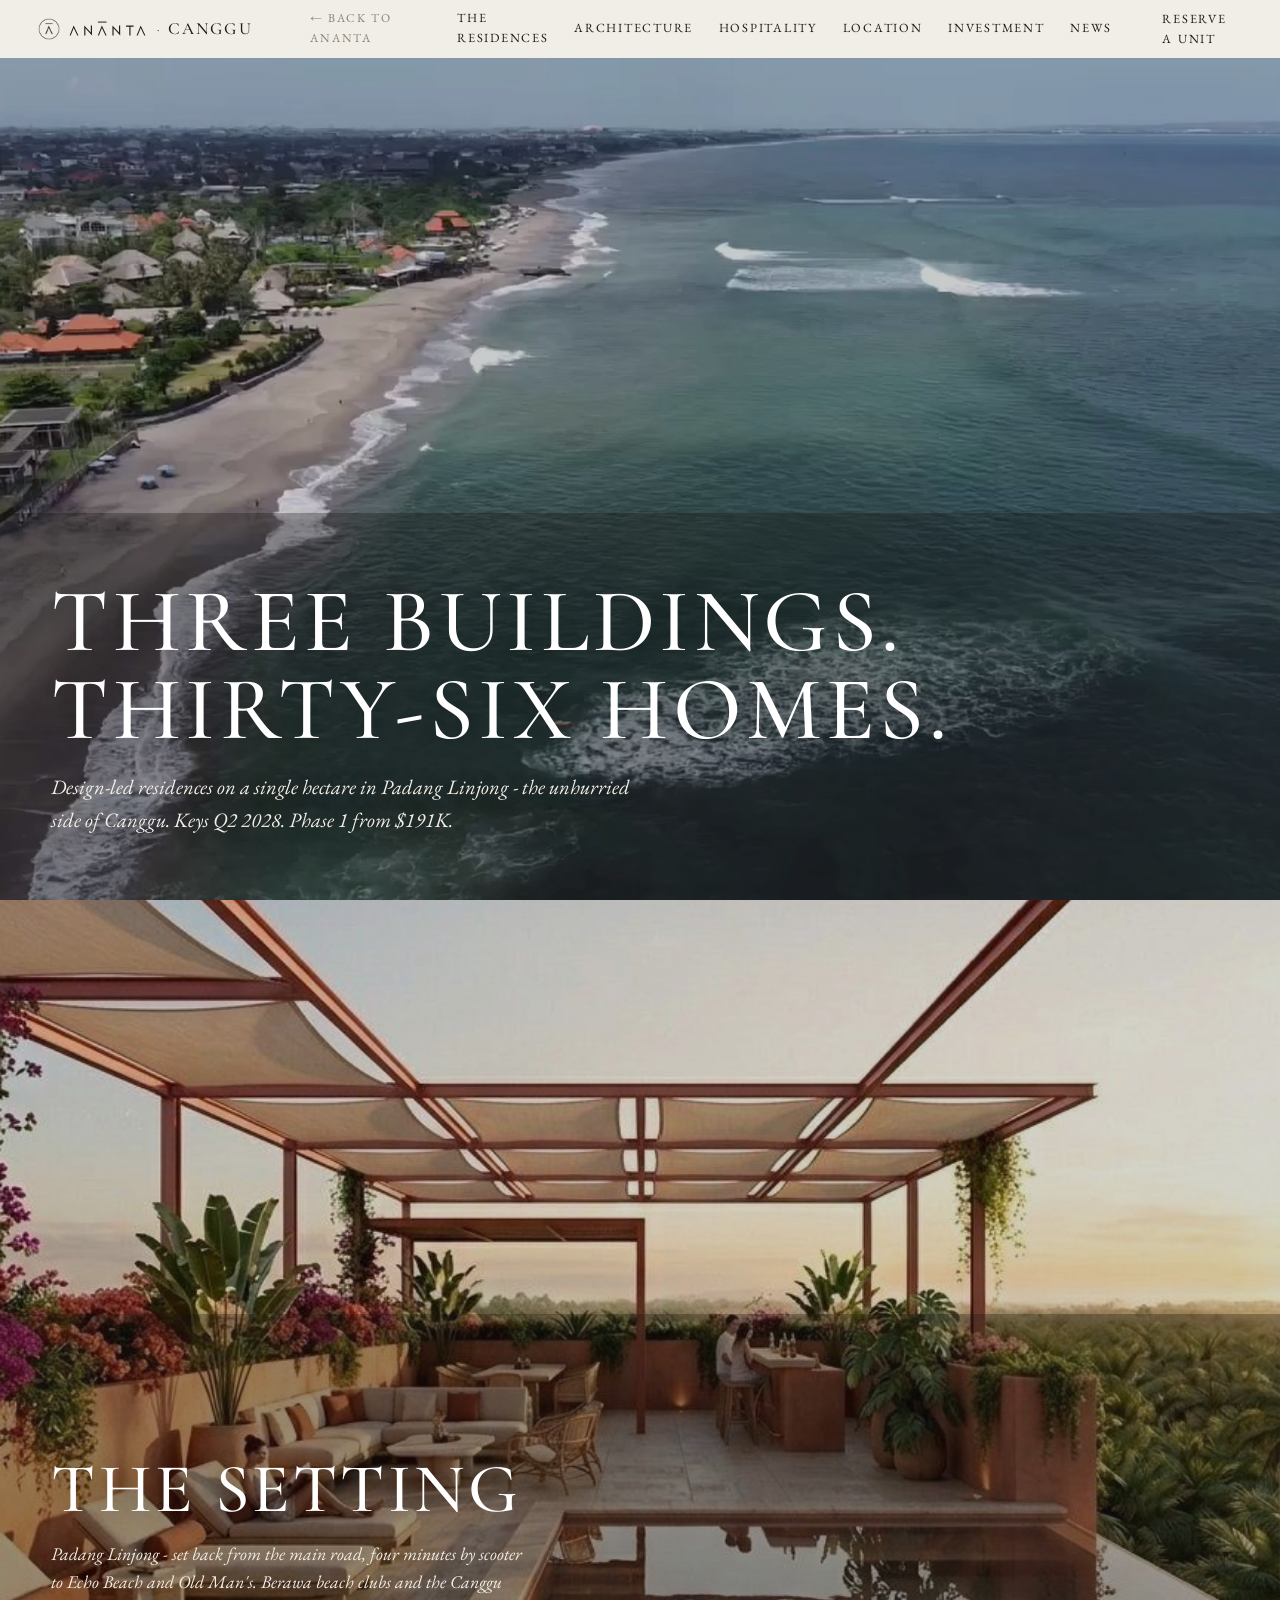
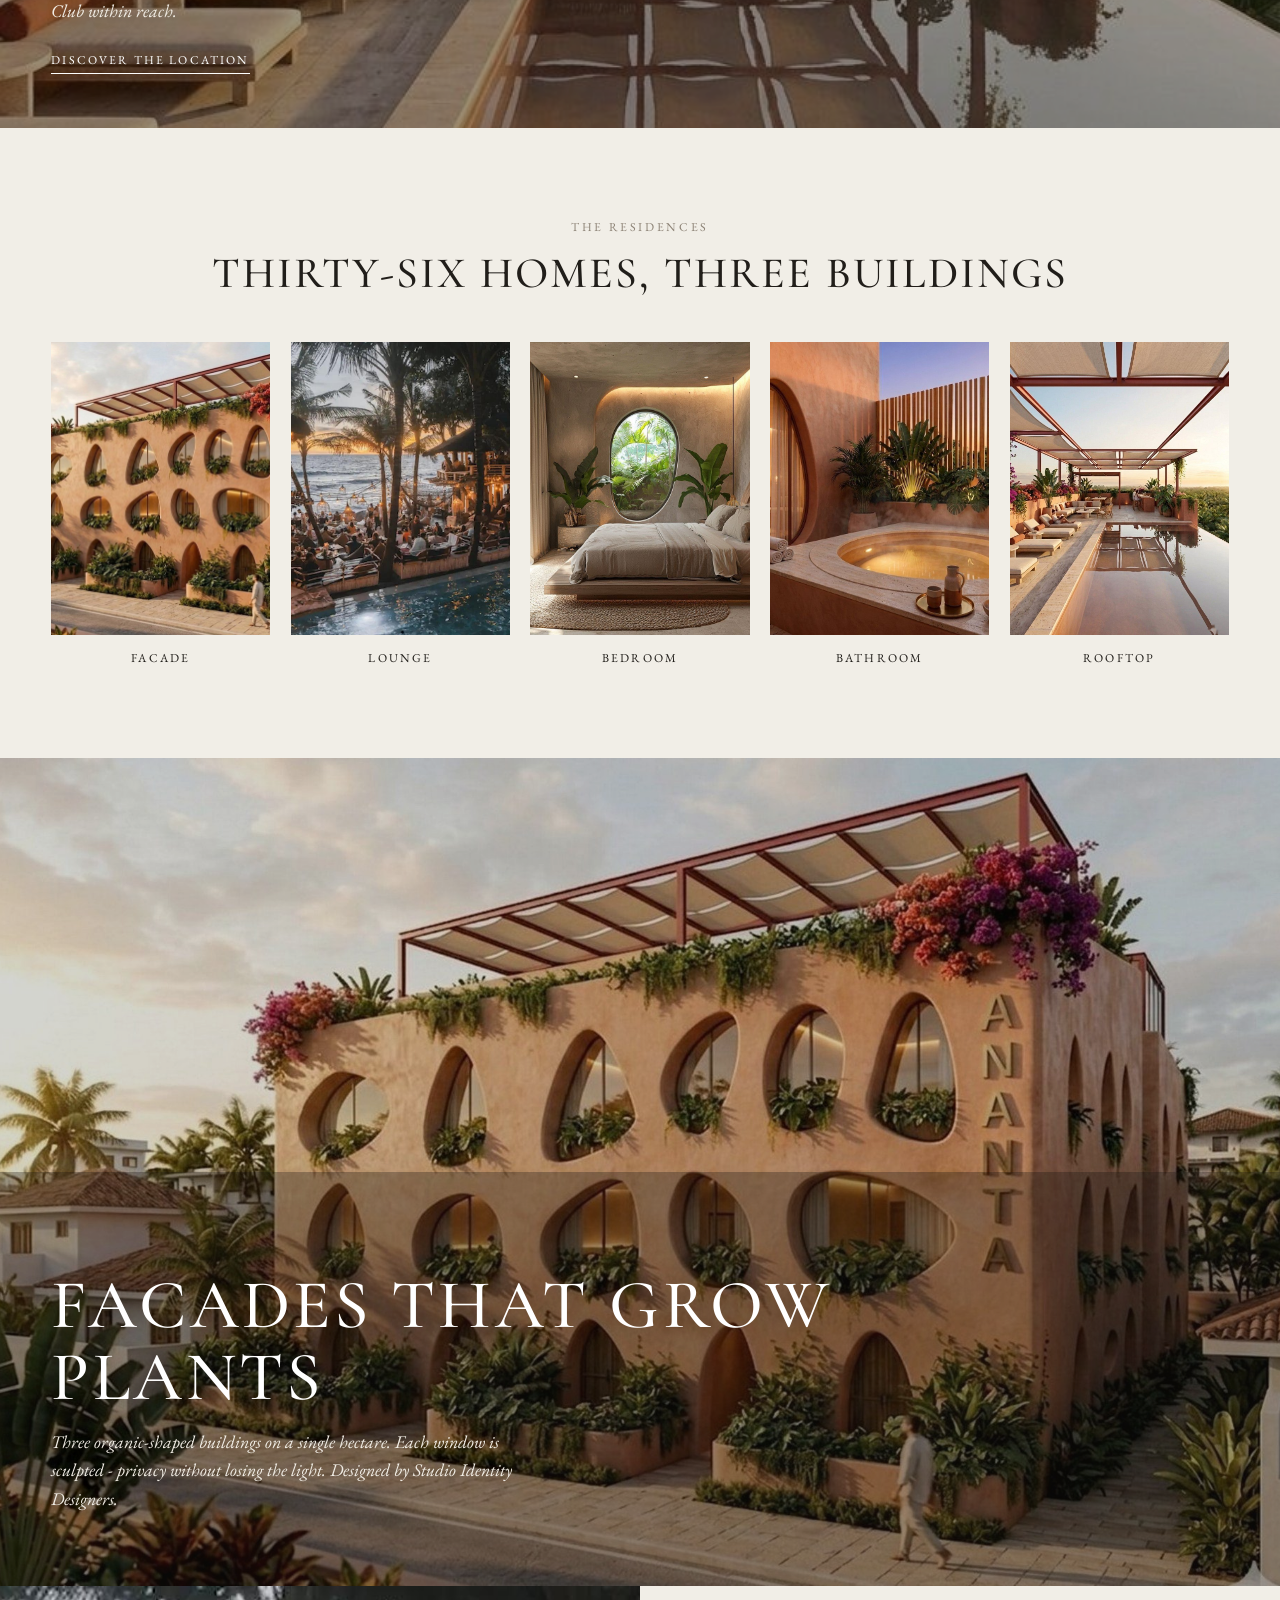
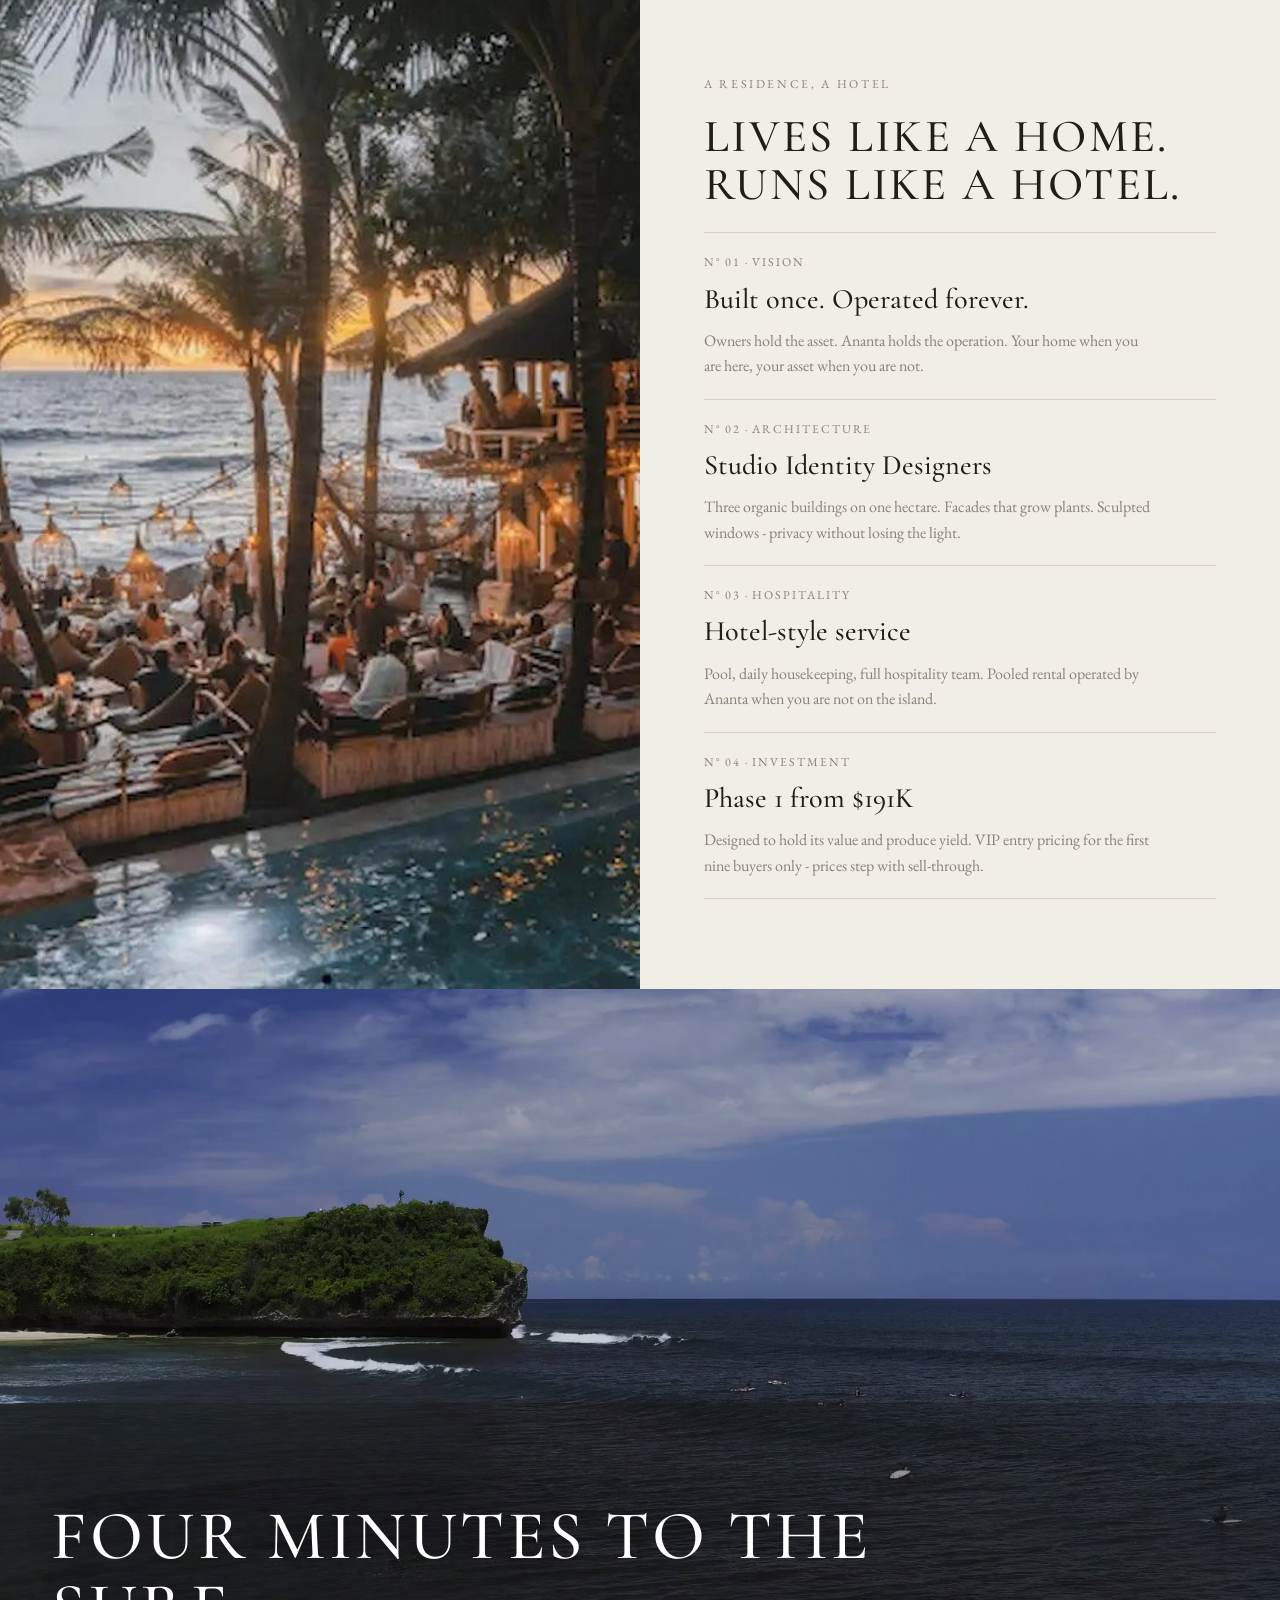
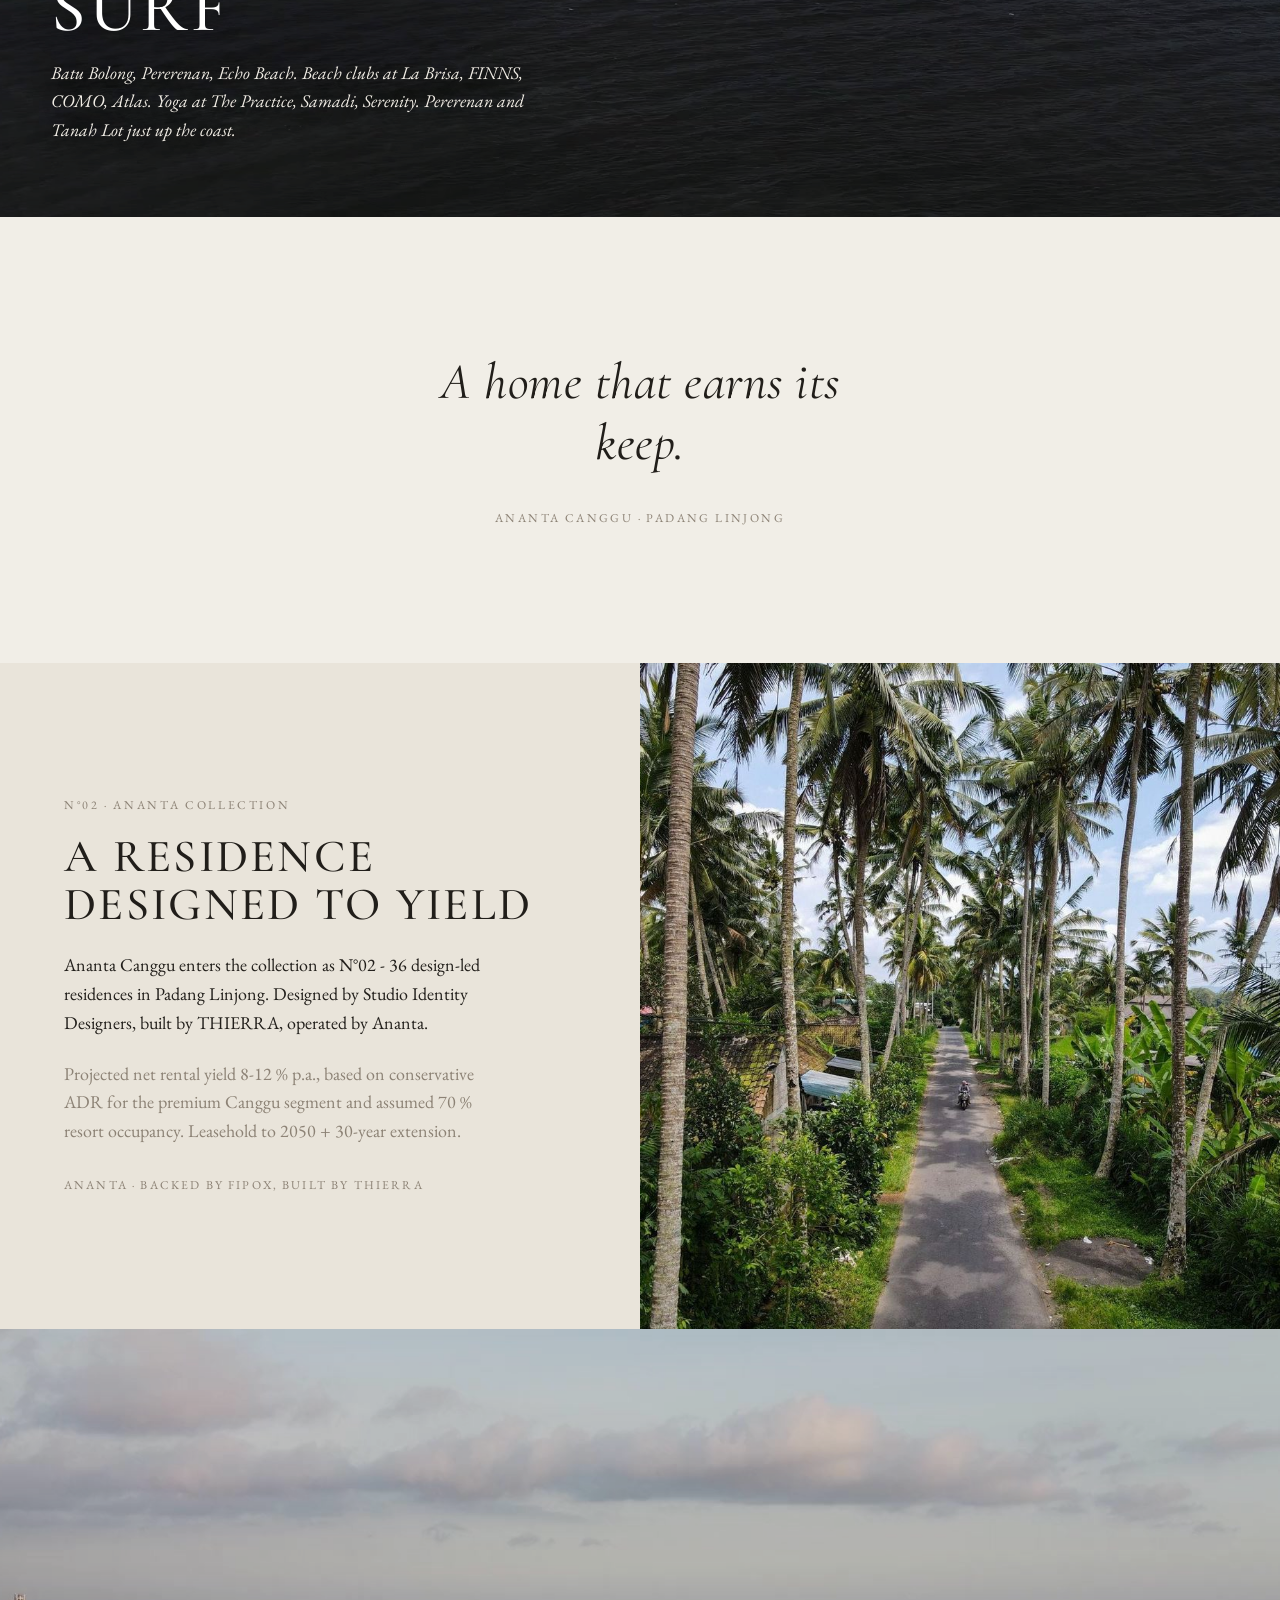
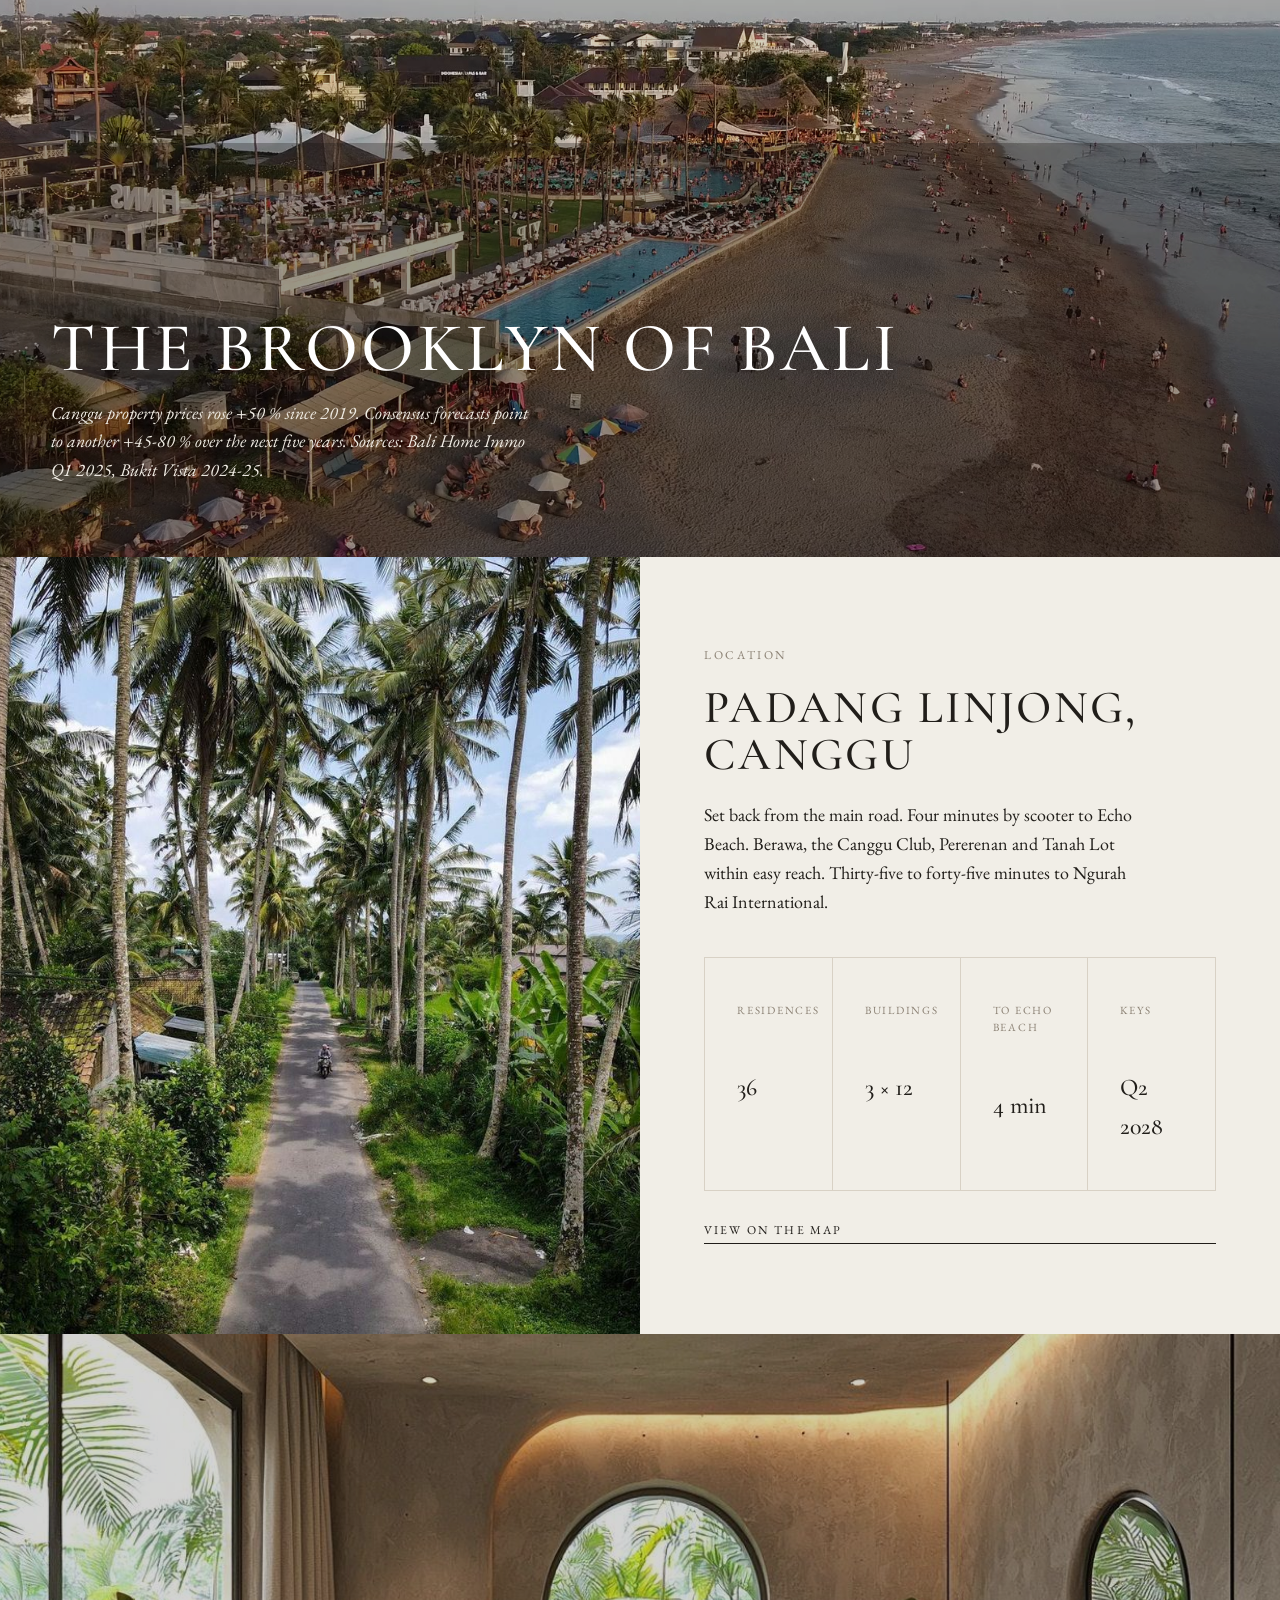
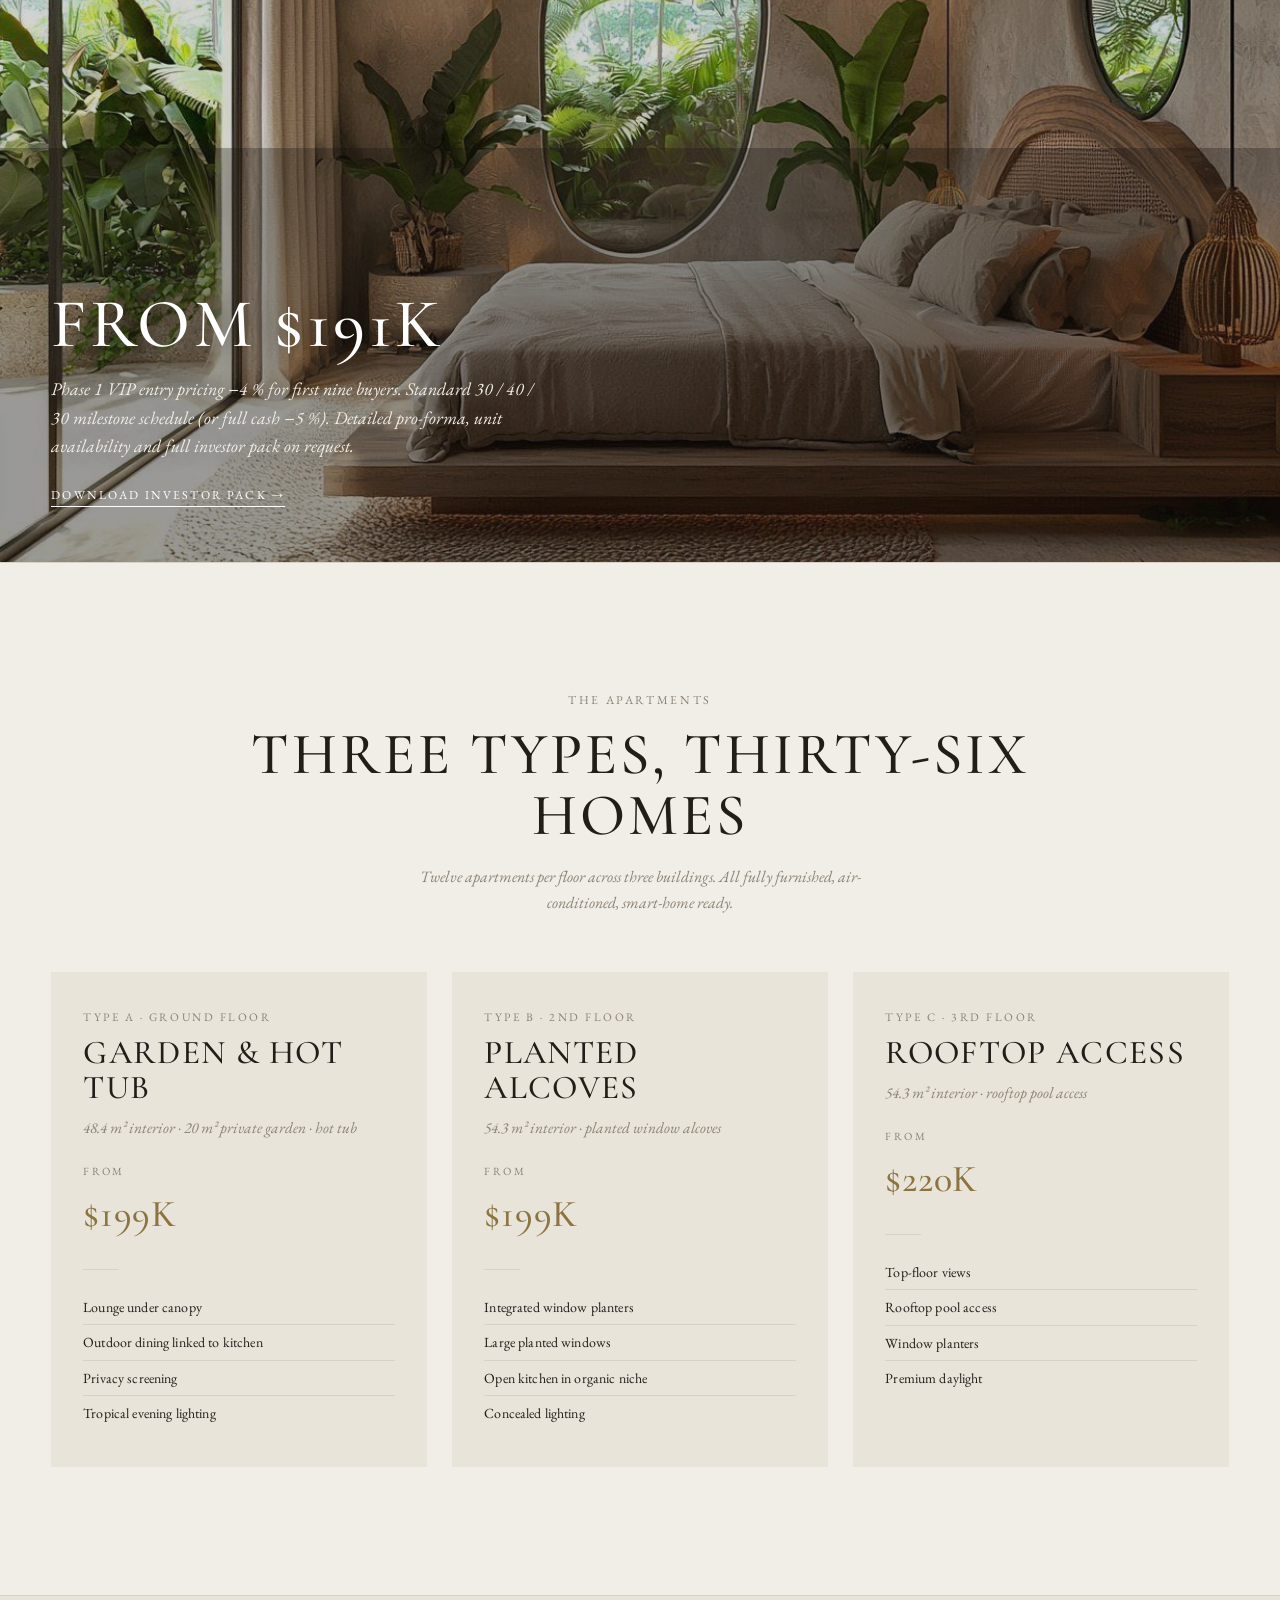
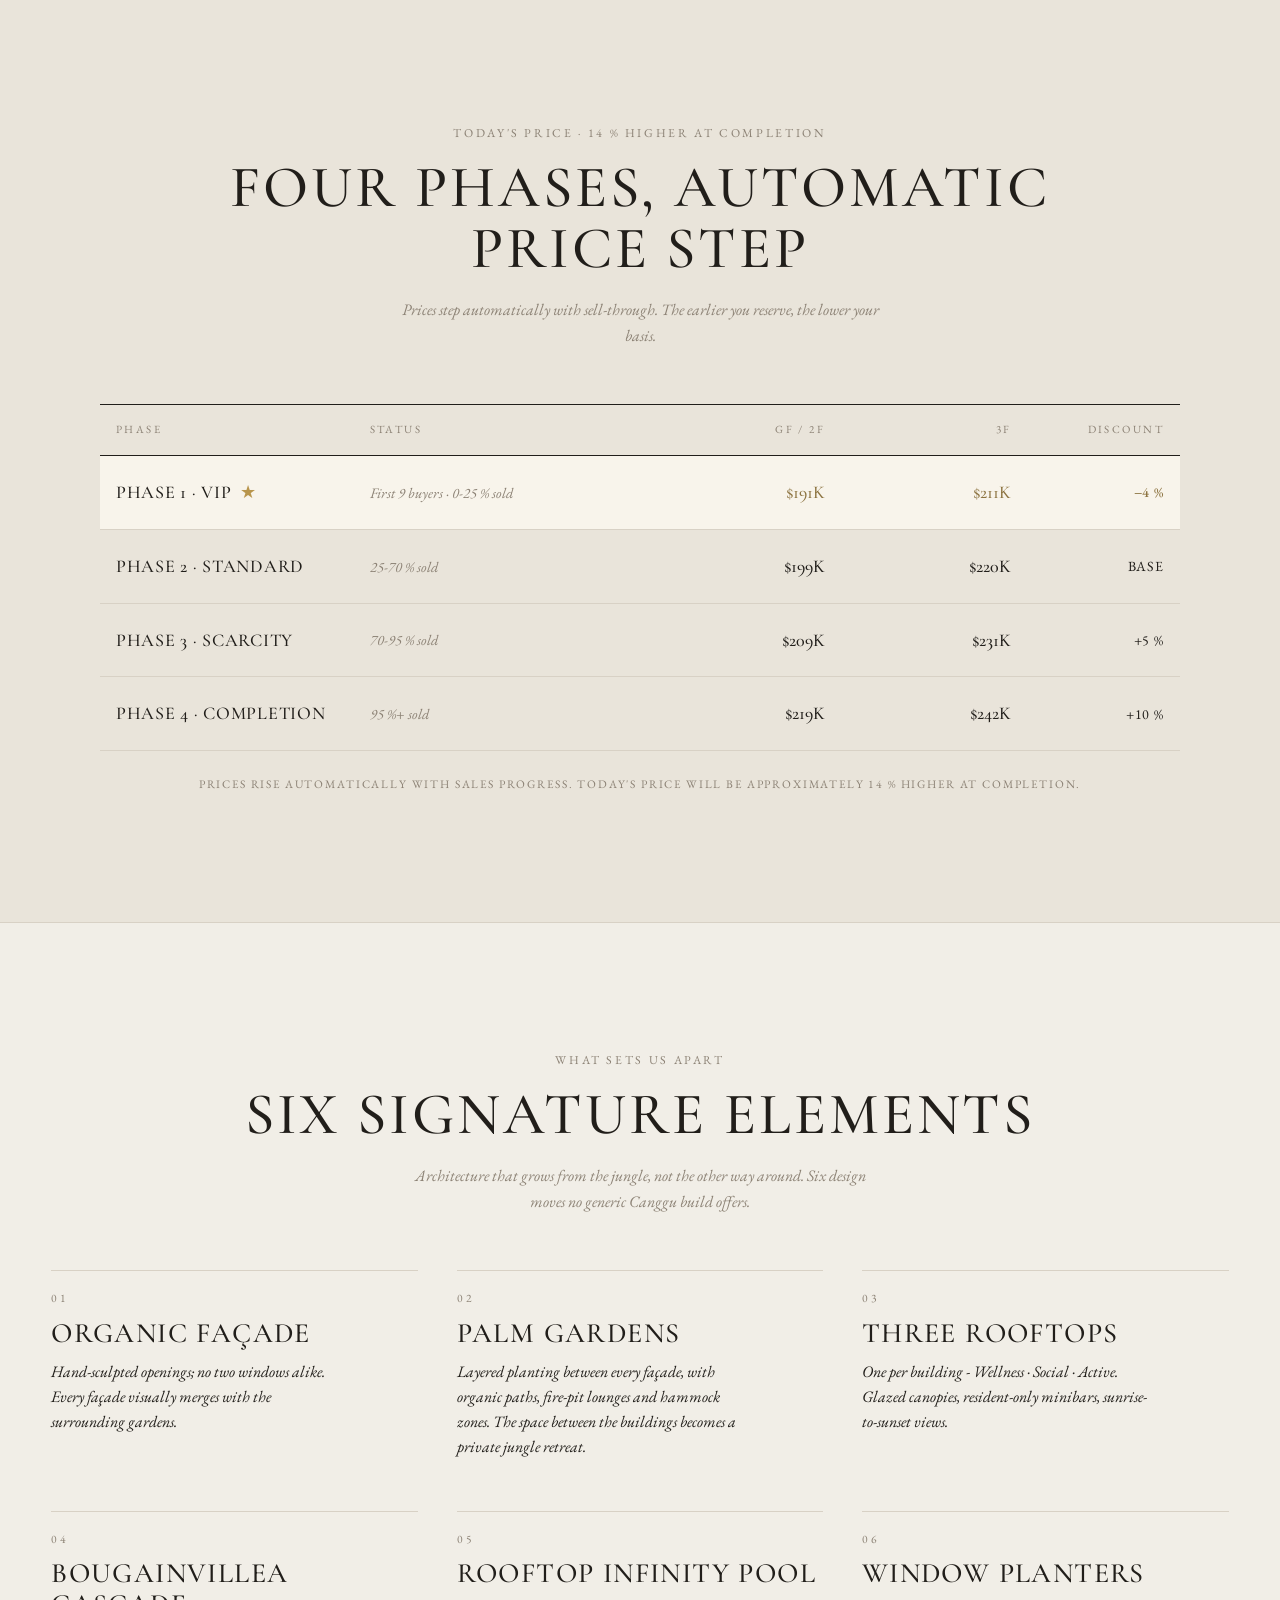
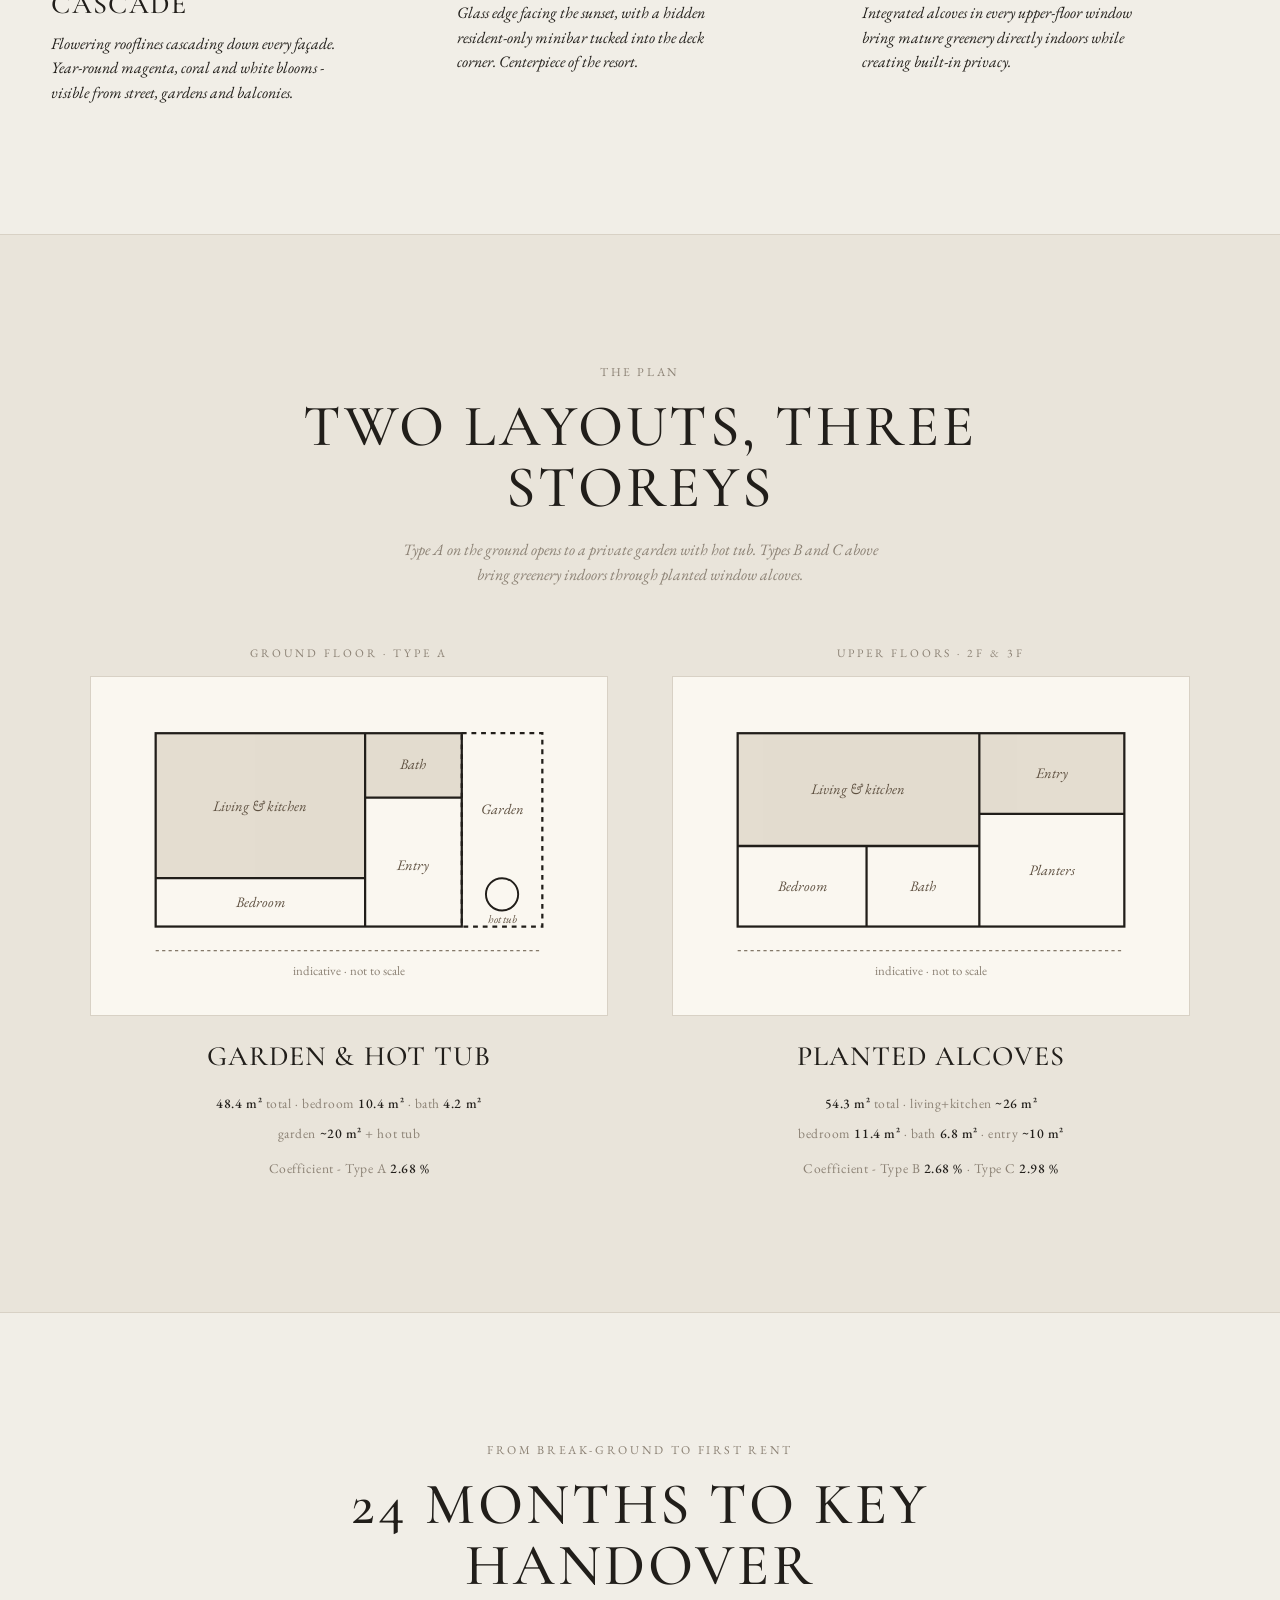
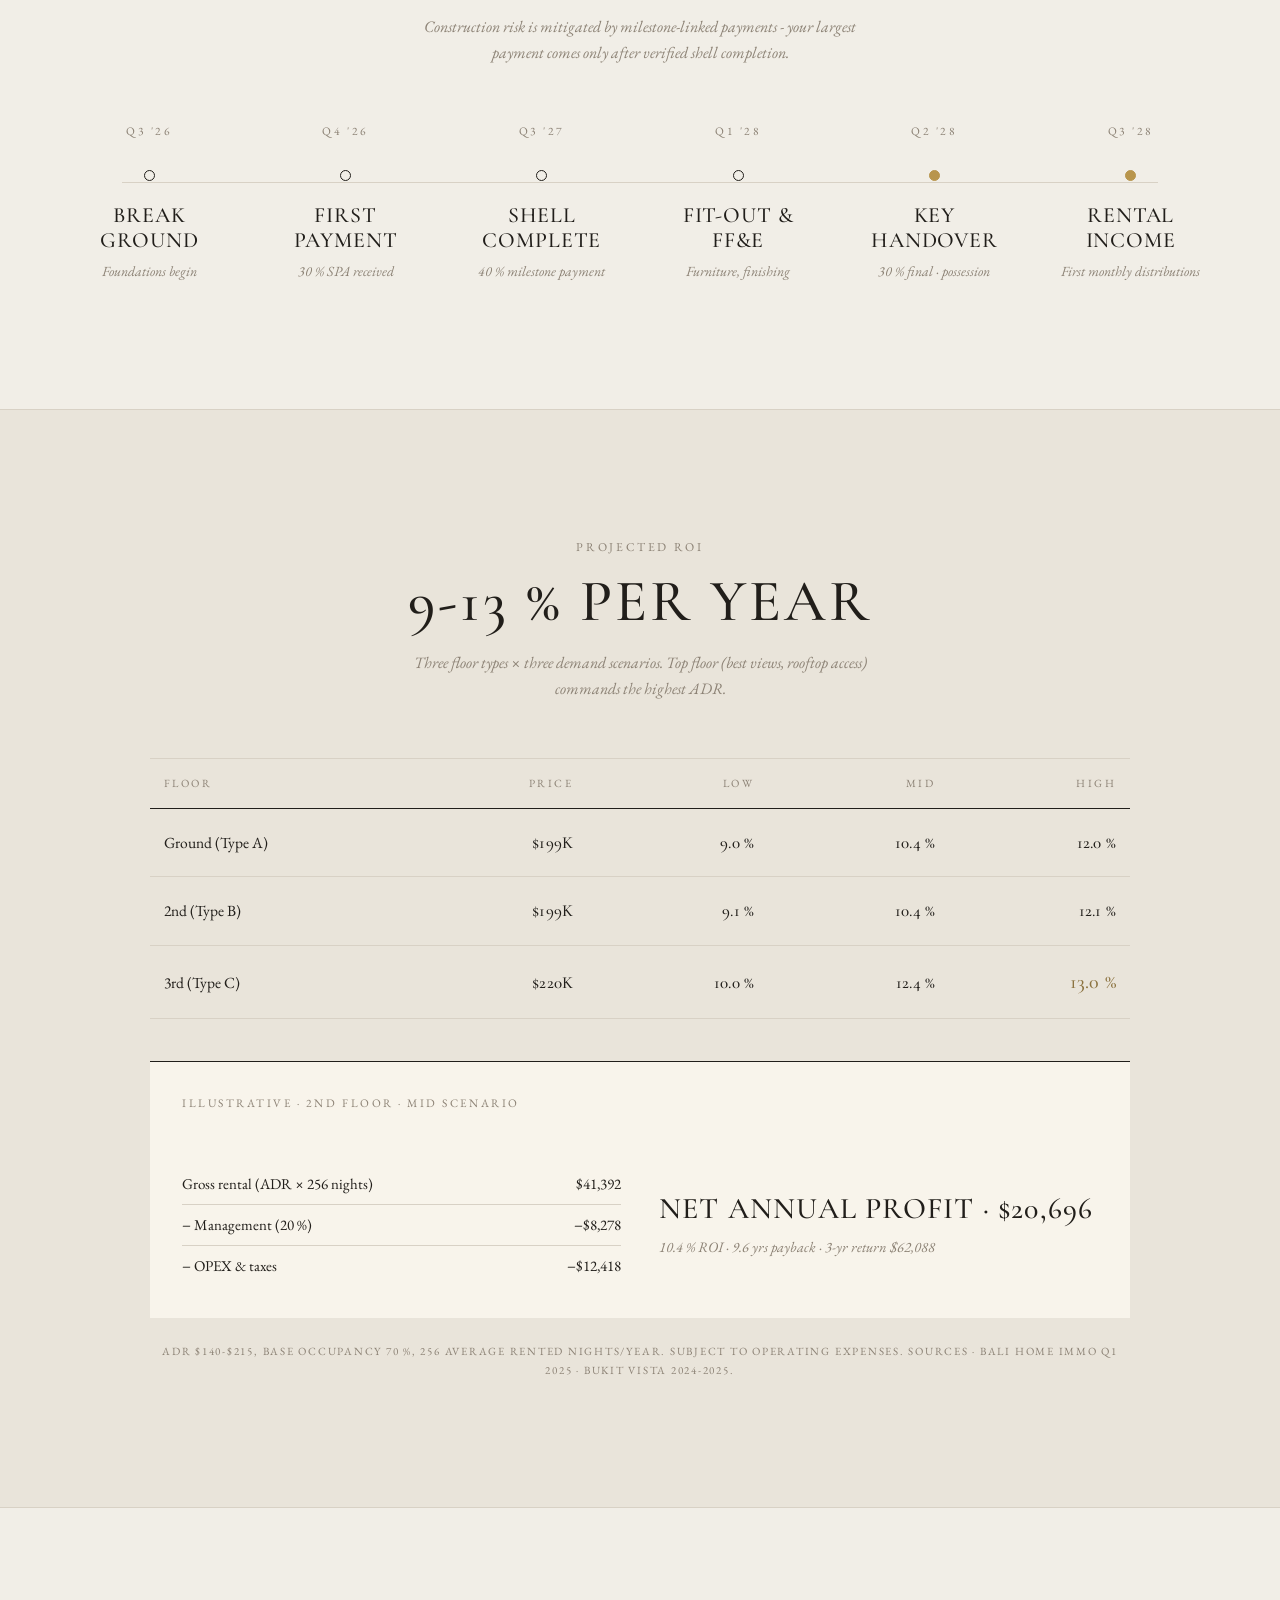
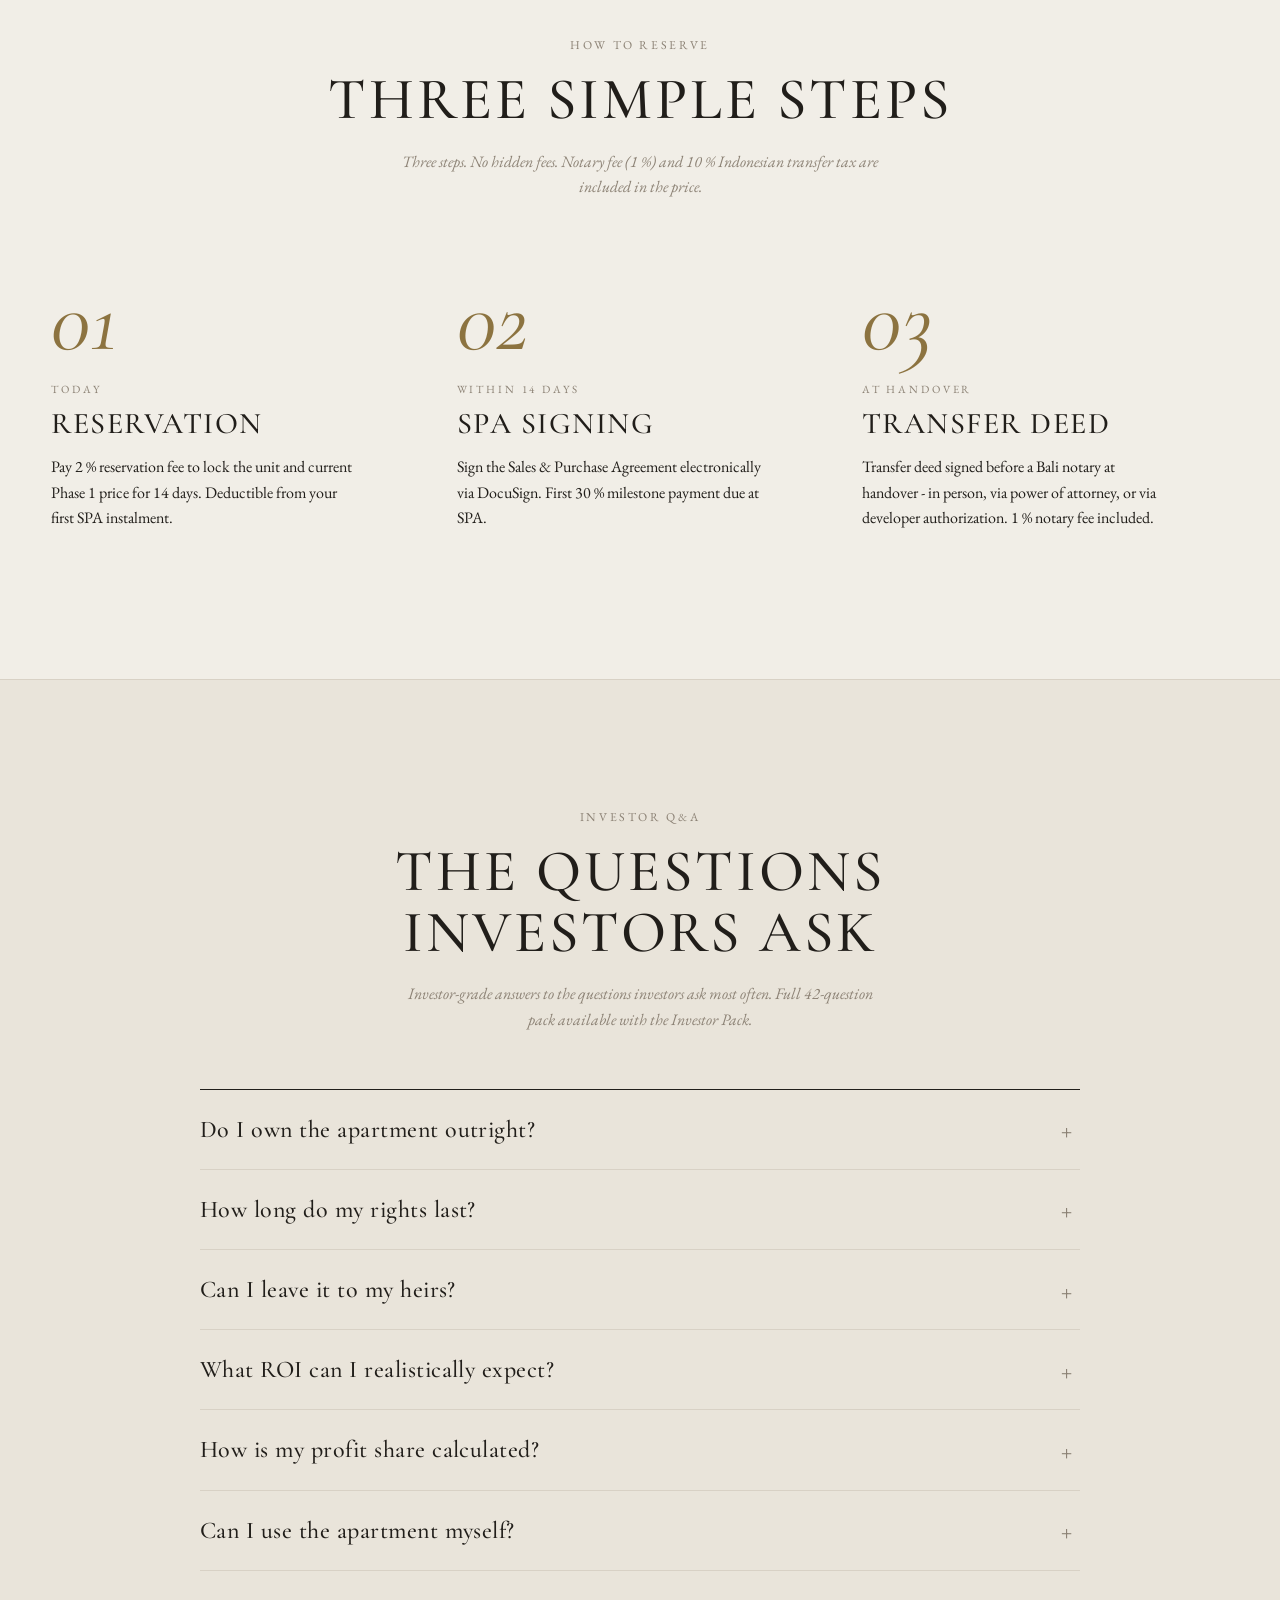
==== commit 11004322: "Mobilní nav: hamburger menu na 3 EN stránkách Landing (index.html): přidán burger toggle do topbaru " ====
--- a/apartments/index.html
+++ b/apartments/index.html
@@ -1,169 +1,985 @@
-<!doctype html>
+<!DOCTYPE html>
 <html lang="en">
 <head>
-<meta charset="utf-8">
-<meta name="viewport" content="width=device-width,initial-scale=1,viewport-fit=cover">
-<title>Ananta Canggu — Thirty-six residences above the surf, Bali</title>
-<meta name="description" content="Thirty-six branded residences in Padang Linjong, Canggu, four minutes to the surf. Built to own, run to pay. From $191K.">
+<meta charset="UTF-8">
 <meta name="robots" content="noindex">
-<link rel="canonical" href="/apartments/">
+<meta name="viewport" content="width=device-width, initial-scale=1, viewport-fit=cover">
+<meta name="theme-color" content="#F1EEE7">
+<title>Ananta Canggu - 36 design-led residences in Padang Linjong, Bali</title>
+<meta name="description" content="Ananta Canggu. 36 design-led residences on a single hectare in Padang Linjong - the unhurried side of Canggu. Designed by Studio Identity Designers. Built by THIERRA. Operated by Ananta. Keys Q2 2028. Phase 1 from $191K.">
+<meta property="og:title" content="Ananta Canggu - 36 design-led residences, Bali">
+<meta property="og:description" content="Phase 1 from $191K. Designed by Studio Identity Designers. Built by THIERRA. Operated by Ananta. Keys Q2 2028.">
+<meta property="og:image" content="/apartments/og-image.jpg">
+<meta property="og:image:width" content="1200">
+<meta property="og:image:height" content="630">
+<meta name="twitter:card" content="summary_large_image">
+<link rel="icon" type="image/png" sizes="32x32" href="/favicon-32.png">
+<link rel="icon" type="image/png" sizes="16x16" href="/favicon-16.png">
+<link rel="apple-touch-icon" sizes="180x180" href="/apple-touch-icon.png">
 <meta property="og:type" content="website">
-<meta property="og:title" content="Ananta Canggu — Thirty-six residences above the surf, Bali">
-<meta property="og:image" content="/apartments/og-image.jpg">
-<link rel="icon" type="image/png" sizes="32x32" href="/favicon-32.png">
-<link rel="apple-touch-icon" sizes="180x180" href="/apple-touch-icon.png">
-<link rel="preload" href="/fonts/fraunces-wght-normal.woff2" as="font" type="font/woff2" crossorigin>
-<link rel="preload" href="/fonts/general-sans-400.woff2" as="font" type="font/woff2" crossorigin>
-<link rel="stylesheet" href="/site.css">
-<script>document.documentElement.classList.add('js')</script>
-<style>.js [data-split],.js [data-reveal]{opacity:0}</style>
+<link rel="preconnect" href="https://fonts.googleapis.com">
+<link rel="preconnect" href="https://fonts.gstatic.com" crossorigin>
+<link href="https://fonts.googleapis.com/css2?family=Cormorant+Garamond:ital,wght@0,400;0,500;1,400;1,500&family=EB+Garamond:ital,wght@0,400;0,500;1,400&display=swap" rel="stylesheet">
+<style>
+:root{
+  --cream:#F1EEE7;
+  --cream2:#E9E4DA;
+  --ink:#211E1A;
+  --soft:#8C8275;
+  --line:#D8D1C5;
+  --serif:'Cormorant Garamond',Georgia,serif;
+  --body:'EB Garamond',Georgia,serif;
+}
+*{margin:0;padding:0;box-sizing:border-box}
+html{scroll-behavior:smooth;overflow-x:hidden;max-width:100%}
+body{font-family:var(--body);color:var(--ink);background:var(--cream);-webkit-font-smoothing:antialiased;font-size:18px;line-height:1.6;overflow-x:hidden;max-width:100%;width:100%}
+img,video,svg{display:block;max-width:100%}
+svg{height:auto}
+.ed>*,.cgrid>*,.facts>*,.foot>*,.ed .txt>*{min-width:0}
+.ed .txt .lead,.list .it p,.scene .cap .lead{overflow-wrap:anywhere}
+a{color:inherit;text-decoration:none}
+.sr-only{position:absolute;width:1px;height:1px;overflow:hidden;clip:rect(0,0,0,0)}
+
+.eyebrow{font-family:var(--body);font-size:12px;letter-spacing:.22em;text-transform:uppercase;color:var(--soft);font-weight:400}
+.slink{display:inline-block;font-size:12px;letter-spacing:.18em;text-transform:uppercase;border-bottom:1px solid currentColor;padding-bottom:3px;transition:opacity .3s}
+.slink:hover{opacity:.6}
+
+.stitle{font-family:var(--serif);font-weight:500;line-height:1.04;letter-spacing:.05em;text-transform:uppercase}
+.stitle em{font-style:normal;text-transform:uppercase;letter-spacing:.05em}
+.stitle .up{text-transform:uppercase}
+
+nav{position:fixed;top:0;left:0;right:0;z-index:50;background:var(--cream);border-bottom:1px solid transparent;
+  display:flex;align-items:center;gap:clamp(20px,4vw,52px);padding:0 clamp(18px,3vw,40px);height:58px;transition:border-color .3s}
+nav.scrolled{border-bottom-color:var(--line)}
+.brand{display:inline-flex;align-items:center;gap:9px;font-family:var(--serif);font-weight:500;font-size:19px;letter-spacing:.16em;text-transform:uppercase;white-space:nowrap}
+.brand-seal,.brand-word{display:inline-block;background-color:currentColor;-webkit-mask-repeat:no-repeat;mask-repeat:no-repeat;-webkit-mask-position:center;mask-position:center;-webkit-mask-size:contain;mask-size:contain;mask-mode:alpha}
+.brand-seal{-webkit-mask-image:url(/ananta-seal.png);mask-image:url(/ananta-seal.png);width:22px;height:22px;flex:none}
+.brand-word{-webkit-mask-image:url(/ananta-wordmark.svg);mask-image:url(/ananta-wordmark.svg);aspect-ratio:782.5 / 153;height:15px;flex:none}
+.brand-suffix{font-size:17px;letter-spacing:.12em}
+.brand .amp{font-size:12px;letter-spacing:.1em;margin:0 2px;vertical-align:1px}
+.navback{font-family:var(--body);font-size:12px;letter-spacing:.16em;text-transform:uppercase;color:var(--soft);margin-right:auto;padding-left:6px}
+.navlinks{display:flex;gap:clamp(16px,2vw,30px);align-items:center;flex:1}
+.navlinks a{font-family:var(--body);font-size:12.5px;letter-spacing:.14em;text-transform:uppercase;color:var(--ink);padding:4px 0;border-bottom:1px solid transparent;transition:border-color .25s}
+.navlinks a:hover{border-bottom-color:var(--ink)}
+.navright{display:flex;gap:22px;align-items:center}
+.navright a{font-size:12.5px;letter-spacing:.14em;text-transform:uppercase}
+.burger{display:none;flex-direction:column;gap:5px;background:none;border:0;cursor:pointer;padding:6px;margin-left:auto}
+.burger span{width:24px;height:1.4px;background:var(--ink)}
+
+.mobile-menu{position:fixed;inset:0;background:var(--cream);z-index:60;transform:translateY(-100%);transition:transform .5s cubic-bezier(.7,0,.2,1);
+  display:flex;flex-direction:column;justify-content:center;padding:0 32px;gap:4px}
+.mobile-menu.open{transform:translateY(0)}
+.mobile-menu a{font-family:var(--serif);font-size:34px;padding:10px 0}
+.mobile-menu .x{position:absolute;top:18px;right:28px;font-size:12px;letter-spacing:.18em;text-transform:uppercase;cursor:pointer}
+
+.hero{position:relative;margin-top:58px;height:calc(100vh - 58px);min-height:540px;overflow:hidden}
+.hero video,.hero .hp{position:absolute;inset:0;width:100%;height:100%;object-fit:cover}
+.hero .veil{position:absolute;inset:0;background:rgba(20,18,15,.22)}
+.hero .veil-b{position:absolute;left:0;right:0;bottom:0;height:46%;background:rgba(20,18,15,.30)}
+.hero-cap{position:absolute;left:clamp(18px,4vw,56px);bottom:clamp(40px,7vh,76px);z-index:3;color:#fff;max-width:1100px;text-shadow:0 1px 30px rgba(0,0,0,.45)}
+.hero-cap h1{font-family:var(--serif);font-weight:500;font-size:clamp(44px,7vw,104px);line-height:.98;letter-spacing:.05em;text-transform:uppercase}
+.hero-cap h1 em{font-style:normal}
+.hero-cap .sub{font-family:var(--body);font-style:italic;font-size:clamp(17px,1.6vw,23px);margin-top:18px;color:#f3efe7;max-width:60ch}
+
+.scene{position:relative;height:92vh;min-height:520px;overflow:hidden}
+.scene img,.scene video{position:absolute;inset:0;width:100%;height:100%;object-fit:cover}
+.scene .veil{position:absolute;inset:0;background:rgba(20,18,15,.18)}
+.scene .veil-b{position:absolute;left:0;right:0;bottom:0;height:50%;background:rgba(20,18,15,.30)}
+.scene .cap{position:absolute;left:clamp(18px,4vw,56px);bottom:clamp(36px,6vh,68px);z-index:3;color:#fff;max-width:1000px;text-shadow:0 1px 30px rgba(0,0,0,.45)}
+.scene .cap h2{font-size:clamp(34px,5.4vw,76px);color:#fff}
+.scene .cap .lead{font-family:var(--body);font-style:italic;font-size:clamp(16px,1.4vw,20px);margin:14px 0 18px;color:#f1ede5;max-width:54ch}
+.scene .cap .slink{color:#fff}
+
+.cats{padding:clamp(70px,10vh,120px) clamp(18px,4vw,56px)}
+.cats .head{text-align:center;margin-bottom:46px}
+.cgrid{display:grid;grid-template-columns:repeat(5,1fr);gap:clamp(12px,1.6vw,22px)}
+.cat figure{overflow:hidden;aspect-ratio:3/4;margin-bottom:14px}
+.cat img{width:100%;height:100%;object-fit:cover;transition:transform 1.1s cubic-bezier(.2,.7,.2,1)}
+.cat:hover img{transform:scale(1.05)}
+.cat .clab{text-align:center;font-size:12px;letter-spacing:.18em;text-transform:uppercase;color:var(--ink)}
+
+.ed{display:grid;grid-template-columns:1fr 1fr;align-items:stretch;min-height:74vh}
+.ed.rev{direction:rtl}.ed.rev>*{direction:ltr}
+.ed figure{overflow:hidden}
+.ed figure img{width:100%;height:100%;object-fit:cover;min-height:48vh}
+.ed .txt{display:flex;flex-direction:column;justify-content:center;padding:clamp(40px,7vw,110px) clamp(24px,5vw,90px);background:var(--cream)}
+.ed .txt.alt{background:var(--cream2)}
+.ed .txt h2{font-size:clamp(32px,3.6vw,58px);margin:18px 0 0}
+.ed .txt .lead{margin-top:22px;max-width:48ch;color:var(--ink)}
+.ed .txt .soft{color:var(--soft)}
+.ed .txt .slink{margin-top:30px;color:var(--ink)}
+.sigcap{font-size:12px;letter-spacing:.18em;text-transform:uppercase;color:var(--soft);margin-top:12px}
+
+.list{margin-top:24px;border-top:1px solid var(--line)}
+.list .it{padding:20px 0;border-bottom:1px solid var(--line)}
+.list .it .rn{font-size:12px;letter-spacing:.16em;text-transform:uppercase;color:var(--soft)}
+.list .it h3{font-family:var(--serif);font-weight:500;font-size:clamp(22px,2.2vw,30px);margin-top:4px}
+.list .it p{color:var(--soft);font-size:16px;margin-top:6px;max-width:56ch}
+
+.quote{padding:clamp(90px,15vh,170px) clamp(24px,6vw,80px);text-align:center}
+.quote blockquote{font-family:var(--serif);font-style:italic;font-weight:400;font-size:clamp(28px,4vw,52px);line-height:1.2;max-width:22ch;margin:0 auto;letter-spacing:.01em}
+.quote .by{font-size:12px;letter-spacing:.2em;text-transform:uppercase;color:var(--soft);margin-top:34px}
+
+.facts{display:grid;grid-template-columns:repeat(4,1fr);gap:1px;background:var(--line);border:1px solid var(--line);margin-top:40px}
+.facts div{background:var(--cream);padding:22px 16px}
+.facts .k{font-size:11px;letter-spacing:.16em;text-transform:uppercase;color:var(--soft)}
+.facts .v{font-family:var(--serif);font-weight:500;font-size:24px;margin-top:6px}
+
+footer{background:var(--cream2);padding:clamp(70px,10vh,120px) clamp(18px,4vw,56px) 40px}
+.foot{display:grid;grid-template-columns:1.3fr 1fr 1fr;gap:50px;max-width:1280px;margin:0 auto;align-items:start}
+.foot h4{font-size:12px;letter-spacing:.2em;text-transform:uppercase;color:var(--soft);margin-bottom:18px;font-weight:400}
+.foot .join h3{font-family:var(--serif);font-weight:400;font-size:clamp(28px,3vw,42px);margin-bottom:18px}
+.foot .join p{color:var(--soft);max-width:42ch;margin-bottom:22px}
+.foot a,.foot p.ln{display:block;font-size:16px;padding:5px 0;color:var(--ink)}
+.foot a:hover{color:var(--soft)}
+.footbar{max-width:1280px;margin:48px auto 0;padding-top:22px;border-top:1px solid var(--line);display:flex;justify-content:space-between;flex-wrap:wrap;gap:10px;
+  font-size:11px;letter-spacing:.16em;text-transform:uppercase;color:var(--soft)}
+.footbar-right{display:inline-flex;align-items:center;gap:12px}
+.social-ig{display:inline-flex;align-items:center;justify-content:center;color:inherit;opacity:.8;transition:opacity .25s}
+.social-ig:hover{opacity:1}
+.social-ig svg{display:block}
+.cta{display:inline-block;font-size:12px;letter-spacing:.18em;text-transform:uppercase;border:1px solid var(--ink);padding:14px 22px;margin-top:8px;cursor:pointer;background:none;font-family:var(--body)}
+.cta:hover{background:var(--ink);color:var(--cream)}
+
+.reveal{opacity:0;transform:translateY(22px);transition:opacity 1.1s ease,transform 1.1s cubic-bezier(.2,.7,.2,1)}
+.reveal.in{opacity:1;transform:none}
+@media (max-width: 768px){ .reveal{opacity:1; transform:none;} }
+
+@media (max-width:1100px){
+  .cgrid{grid-template-columns:repeat(3,1fr)}
+  .ed{grid-template-columns:1fr}
+  .ed.rev{direction:ltr}
+  .ed figure img{min-height:60vh}
+  .foot{grid-template-columns:1fr 1fr}
+}
+@media (max-width:768px){
+  .navlinks,.navright{display:none}
+  .navback{display:none}
+  .burger{display:flex}
+  nav{height:52px;gap:0}
+  .brand{font-size:16px;letter-spacing:.12em}
+  .hero{margin-top:52px;height:calc(100vh - 52px);height:calc(100svh - 52px);min-height:480px}
+  .hero-cap{left:20px;right:20px;bottom:34px}
+  .hero-cap h1{font-size:38px;line-height:1.0}
+  .hero-cap .sub{font-size:16px;margin-top:14px}
+  .scene{height:82vh;height:82svh;min-height:440px}
+  .scene .cap{left:20px;right:20px;bottom:30px}
+  .scene .cap h2{font-size:34px}
+  .scene .cap .lead{font-size:16px;max-width:none}
+  .ed{min-height:0}
+  .ed figure img{min-height:56vw;max-height:62vh}
+  .ed .txt{padding:44px 22px}
+  .ed .txt h2{font-size:30px}
+  .cats{padding:60px 20px}
+  .cgrid{grid-template-columns:repeat(2,1fr);gap:16px 14px}
+  .cat:last-child{grid-column:1 / -1}
+  .cat:last-child figure{aspect-ratio:16/10}
+  .quote{padding:80px 26px}
+  .facts{grid-template-columns:1fr 1fr}
+  .foot{grid-template-columns:1fr;gap:34px}
+  footer{padding:64px 22px calc(36px + env(safe-area-inset-bottom))}
+}
+@media (prefers-reduced-motion: reduce){ .reveal{opacity:1;transform:none} html{scroll-behavior:auto} }
+
+/* MODAL - Investor pack */
+.modal{position:fixed;inset:0;background:rgba(20,18,15,.65);z-index:200;display:none;align-items:center;justify-content:center;padding:20px;backdrop-filter:blur(4px)}
+.modal.open{display:flex}
+.modal__box{background:var(--cream);max-width:560px;width:100%;padding:46px 38px;position:relative;max-height:90vh;overflow-y:auto}
+.modal__x{position:absolute;top:14px;right:18px;background:none;border:0;cursor:pointer;font-size:11px;letter-spacing:.18em;text-transform:uppercase;color:var(--soft)}
+.modal h3{font-family:var(--serif);font-weight:500;font-size:34px;letter-spacing:.04em;text-transform:uppercase;margin-bottom:6px}
+.modal .lead{color:var(--soft);font-size:15px;margin-bottom:24px}
+.modal label{display:block;font-size:11px;letter-spacing:.18em;text-transform:uppercase;color:var(--soft);margin:14px 0 4px}
+.modal input,.modal select{width:100%;padding:10px 0;background:none;border:0;border-bottom:1px solid var(--line);font-family:var(--body);font-size:16px;color:var(--ink);outline:none}
+.modal input:focus,.modal select:focus{border-bottom-color:var(--ink)}
+.modal__check{display:flex;align-items:flex-start;gap:10px;margin-top:18px;font-size:13px;color:var(--soft);cursor:pointer}
+.modal__check input{width:auto;margin-top:5px;flex-shrink:0}
+.modal__send{margin-top:24px;width:100%;background:var(--ink);color:var(--cream);border:0;padding:14px;font-family:var(--body);font-size:12px;letter-spacing:.18em;text-transform:uppercase;cursor:pointer}
+.modal__send:hover{background:#000}
+.modal__success{text-align:center}
+.modal__success p{font-size:48px;color:#8b9779;margin-bottom:10px}
+@media(max-width:560px){.modal__box{padding:36px 26px}.modal h3{font-size:28px}}
+.modal__check span{flex:1;text-transform:none;letter-spacing:normal;line-height:1.5}
+.modal__check em{font-style:normal;opacity:.55;font-size:11px;letter-spacing:.04em}
+.modal__check a{color:var(--ink);text-decoration:underline}
+.modal__error{margin-top:14px;color:#a23b3b;font-size:13px;line-height:1.45}
+.hp-field{position:absolute!important;left:-9999px!important;width:1px;height:1px;opacity:0;pointer-events:none}
+.cf-turnstile-target{margin-top:18px;min-height:65px}
+
+/* ===== New blocks C1-C9 ===== */
+.blk-head{text-align:center;max-width:820px;margin:0 auto 56px}
+.blk-head h2{font-size:clamp(34px,4.6vw,62px);margin-top:14px}
+.blk-head .lead{font-style:italic;color:var(--soft);margin-top:18px;font-size:16px;max-width:60ch;margin-left:auto;margin-right:auto}
+
+/* C1 - Unit types */
+.unit-block{padding:clamp(80px,10vw,140px) clamp(18px,4vw,56px);background:var(--cream);border-top:1px solid var(--line)}
+.unit-grid{display:grid;grid-template-columns:1fr 1fr 1fr;gap:clamp(18px,2vw,28px);max-width:1240px;margin:0 auto}
+.unit-card{background:var(--cream2);padding:36px 32px;display:flex;flex-direction:column}
+.unit-card__lab{font-family:var(--body);font-size:11.5px;letter-spacing:.22em;text-transform:uppercase;color:var(--soft)}
+.unit-card__name{font-family:var(--serif);font-weight:500;font-size:clamp(26px,2.6vw,34px);letter-spacing:.04em;text-transform:uppercase;margin-top:10px;line-height:1.05}
+.unit-card__size{font-family:var(--body);font-style:italic;color:var(--soft);margin-top:10px;font-size:15.5px}
+.unit-card__price{font-family:var(--serif);font-weight:500;font-size:clamp(28px,3vw,38px);color:#8C7340;letter-spacing:.02em;margin-top:22px}
+.unit-card__price small{font-family:var(--body);font-size:11px;letter-spacing:.22em;text-transform:uppercase;color:var(--soft);display:block;font-weight:400;margin-bottom:4px}
+.unit-card__div{width:36px;height:1px;background:var(--line);margin:24px 0 20px}
+.unit-card__feats{list-style:none;padding:0;margin:0}
+.unit-card__feats li{font-family:var(--body);font-size:14px;color:var(--ink);padding:6px 0;border-bottom:1px solid var(--line);letter-spacing:.01em}
+.unit-card__feats li:last-child{border-bottom:0}
+
+/* C2 - Phase pricing */
+.phase-block{padding:clamp(80px,10vw,140px) clamp(18px,4vw,56px);background:var(--cream2);border-top:1px solid var(--line)}
+.phase-table{max-width:1080px;margin:0 auto;border-top:1px solid var(--ink)}
+.phase-row{display:grid;grid-template-columns:1.4fr 1.6fr 1fr 1fr .8fr;gap:18px;padding:22px 16px;border-bottom:1px solid var(--line);align-items:center}
+.phase-row.is-head{padding:16px 16px;border-bottom-color:var(--ink)}
+.phase-row.is-head .h{font-family:var(--body);font-size:11px;letter-spacing:.22em;text-transform:uppercase;color:var(--soft)}
+.phase-row.is-vip{background:#F8F4EB}
+.phase-row .phase{font-family:var(--serif);font-weight:500;font-size:18px;letter-spacing:.04em;text-transform:uppercase;color:var(--ink)}
+.phase-row .phase .star{color:#B8954C;margin-left:4px}
+.phase-row .status{font-family:var(--body);font-style:italic;color:var(--soft);font-size:14.5px}
+.phase-row .price{font-family:var(--serif);font-weight:500;font-size:18px;color:var(--ink);text-align:right}
+.phase-row .price.strong{color:#8C7340}
+.phase-row .disc{font-family:var(--body);font-size:14px;letter-spacing:.06em;color:var(--ink);text-align:right;text-transform:uppercase}
+.phase-row .disc.strong{color:#8C7340;font-weight:500}
+.phase-cap{max-width:1080px;margin:24px auto 0;font-family:var(--body);font-size:11.5px;letter-spacing:.16em;text-transform:uppercase;color:var(--soft);text-align:center}
+
+/* C3 - Signature 6 */
+.sig-block{padding:clamp(80px,10vw,140px) clamp(18px,4vw,56px);background:var(--cream);border-top:1px solid var(--line)}
+.sig-grid{display:grid;grid-template-columns:repeat(3,1fr);gap:clamp(36px,4vw,56px) clamp(28px,3vw,48px);max-width:1280px;margin:0 auto}
+.sig-cell{padding-top:18px;border-top:1px solid var(--line)}
+.sig-cell .n{font-family:var(--body);font-size:11.5px;letter-spacing:.26em;text-transform:uppercase;color:var(--soft)}
+.sig-cell h3{font-family:var(--serif);font-weight:500;font-size:clamp(22px,2.2vw,28px);letter-spacing:.05em;text-transform:uppercase;margin-top:10px;line-height:1.1}
+.sig-cell p{font-family:var(--body);font-style:italic;color:var(--ink);margin-top:12px;font-size:16px;line-height:1.55;max-width:36ch}
+
+/* C4 - Floor plans */
+.tpl-block{padding:clamp(80px,10vw,140px) clamp(18px,4vw,56px);background:var(--cream2);border-top:1px solid var(--line)}
+.tpl-grid{display:grid;grid-template-columns:1fr 1fr;gap:clamp(40px,5vw,80px);max-width:1100px;margin:0 auto;align-items:start}
+.tpl-card{text-align:center}
+.tpl-card__floor{font-family:var(--body);font-size:11.5px;letter-spacing:.26em;text-transform:uppercase;color:var(--soft);margin-bottom:14px}
+.tpl-card__svg{width:100%;height:auto;max-height:340px;background:#FAF7F0;border:1px solid var(--line);padding:24px}
+.tpl-card__title{font-family:var(--serif);font-weight:500;font-size:clamp(22px,2.4vw,28px);margin-top:18px;letter-spacing:.04em;text-transform:uppercase;color:var(--ink)}
+.tpl-card__meta{font-family:var(--body);font-size:13.5px;color:var(--soft);margin-top:10px;letter-spacing:.04em}
+.tpl-card__meta strong{color:var(--ink);font-weight:500}
+.tpl-card__meta span{display:block;padding:4px 0}
+
+/* C5 - Timeline */
+.tim-block{padding:clamp(80px,10vw,140px) clamp(18px,4vw,56px);background:var(--cream);border-top:1px solid var(--line)}
+.tim-bar{display:grid;grid-template-columns:repeat(6,1fr);gap:0;max-width:1240px;margin:0 auto;position:relative}
+.tim-bar::before{content:"";position:absolute;left:6%;right:6%;top:60px;height:1px;background:var(--line)}
+.tim-step{position:relative;padding:0 14px;text-align:center}
+.tim-step .q{font-family:var(--body);font-size:11.5px;letter-spacing:.22em;text-transform:uppercase;color:var(--soft);height:34px;display:block}
+.tim-step .dot{width:11px;height:11px;border-radius:50%;background:var(--cream);border:1.4px solid var(--ink);margin:14px auto 22px;position:relative;z-index:2}
+.tim-step.is-key .dot{background:#B8954C;border-color:#B8954C}
+.tim-step h3{font-family:var(--serif);font-weight:500;font-size:clamp(18px,1.7vw,22px);letter-spacing:.04em;text-transform:uppercase;line-height:1.15}
+.tim-step p{font-family:var(--body);font-style:italic;color:var(--soft);font-size:14px;margin-top:8px;line-height:1.45}
+
+/* C6 - ROI table */
+.roi-block{padding:clamp(80px,10vw,140px) clamp(18px,4vw,56px);background:var(--cream2);border-top:1px solid var(--line);text-align:center}
+.roi-table{max-width:980px;margin:0 auto;border-top:1px solid var(--line);text-align:left}
+.roi-row{display:grid;grid-template-columns:1.4fr 1fr 1fr 1fr 1fr;gap:18px;padding:20px 14px;border-bottom:1px solid var(--line);align-items:baseline}
+.roi-row.is-head{border-bottom-color:var(--ink);padding:16px 14px}
+.roi-row.is-head .h{font-family:var(--body);font-size:11px;letter-spacing:.22em;text-transform:uppercase;color:var(--soft);text-align:right}
+.roi-row.is-head .h:first-child{text-align:left}
+.roi-row .k{font-family:var(--body);font-size:15.5px;color:var(--ink)}
+.roi-row .v{font-family:var(--serif);font-weight:500;font-size:17px;color:var(--ink);text-align:right;letter-spacing:.01em}
+.roi-row .v.hi{color:#8C7340;font-size:20px}
+.roi-fact{max-width:980px;margin:42px auto 0;display:grid;grid-template-columns:1fr 1fr;gap:38px;text-align:left;background:#F8F4EB;padding:32px;border-top:1px solid var(--ink)}
+.roi-fact h4{font-family:var(--body);font-size:11.5px;letter-spacing:.22em;text-transform:uppercase;color:var(--soft);font-weight:400;margin-bottom:14px;grid-column:1 / -1}
+.roi-fact .li{display:flex;justify-content:space-between;gap:14px;padding:8px 0;border-bottom:1px solid var(--line);font-family:var(--body);font-size:15px;color:var(--ink)}
+.roi-fact .li:last-child{border-bottom:0}
+.roi-fact .net{display:flex;flex-direction:column;justify-content:center}
+.roi-fact .net .big{font-family:var(--serif);font-weight:500;font-size:clamp(24px,2.4vw,30px);color:var(--ink);text-transform:uppercase;letter-spacing:.04em;line-height:1.2}
+.roi-fact .net .sub{font-family:var(--body);font-style:italic;color:var(--soft);margin-top:8px;font-size:14.5px}
+.roi-cap{max-width:980px;margin:24px auto 0;font-family:var(--body);font-size:11px;letter-spacing:.16em;text-transform:uppercase;color:var(--soft);text-align:center;line-height:1.7}
+
+/* C8 - Steps */
+.steps-block{padding:clamp(80px,10vw,140px) clamp(18px,4vw,56px);background:var(--cream);border-top:1px solid var(--line)}
+.steps-grid{display:grid;grid-template-columns:repeat(3,1fr);gap:clamp(28px,3vw,48px);max-width:1180px;margin:0 auto}
+.step{padding:20px 0}
+.step .num{font-family:var(--serif);font-style:italic;font-weight:400;font-size:clamp(64px,7vw,96px);color:#8C7340;line-height:1;letter-spacing:.01em}
+.step .when{font-family:var(--body);font-size:11px;letter-spacing:.26em;text-transform:uppercase;color:var(--soft);margin-top:16px;display:block}
+.step h3{font-family:var(--serif);font-weight:500;font-size:clamp(24px,2.4vw,30px);letter-spacing:.05em;text-transform:uppercase;margin-top:8px;line-height:1.1}
+.step p{font-family:var(--body);color:var(--ink);margin-top:14px;font-size:16px;line-height:1.6;max-width:38ch}
+
+/* C9 - FAQ */
+.faq-block{padding:clamp(80px,10vw,140px) clamp(18px,4vw,56px);background:var(--cream2);border-top:1px solid var(--line)}
+.faq-list{max-width:880px;margin:0 auto;border-top:1px solid var(--ink)}
+.faq-list details{border-bottom:1px solid var(--line)}
+.faq-list summary{list-style:none;cursor:pointer;padding:24px 8px 24px 0;font-family:var(--serif);font-weight:500;font-size:clamp(19px,1.9vw,24px);letter-spacing:.02em;color:var(--ink);position:relative;padding-right:50px;line-height:1.3}
+.faq-list summary::-webkit-details-marker{display:none}
+.faq-list summary::after{content:"+";position:absolute;right:8px;top:50%;transform:translateY(-50%);font-family:var(--serif);font-size:28px;font-weight:400;color:var(--soft);transition:transform .3s}
+.faq-list details[open] summary::after{content:"−"}
+.faq-list .ans{padding:0 8px 24px;font-family:var(--body);color:var(--ink);font-size:15.5px;line-height:1.7;max-width:64ch}
+.faq-list .ans .lab{display:block;font-family:var(--body);font-size:10.5px;letter-spacing:.24em;text-transform:uppercase;color:var(--soft);margin-bottom:10px}
+
+/* Responsive - new blocks */
+@media (max-width:1100px){
+  .unit-grid{grid-template-columns:1fr;gap:18px;max-width:560px}
+  .sig-grid{grid-template-columns:1fr 1fr;gap:36px 32px}
+  .tim-bar{grid-template-columns:1fr;gap:0;text-align:left}
+  .tim-bar::before{display:none}
+  .tim-step{padding:18px 0 18px 28px;border-left:1px solid var(--line);text-align:left;margin-left:8px}
+  .tim-step .q{height:auto;display:block;margin-bottom:6px}
+  .tim-step .dot{position:absolute;left:-6px;top:22px;margin:0}
+  .tim-step p{max-width:46ch}
+  .steps-grid{grid-template-columns:1fr;gap:36px;max-width:520px}
+}
+@media (max-width:768px){
+  .unit-block,.phase-block,.sig-block,.tpl-block,.tim-block,.roi-block,.steps-block,.faq-block{padding:64px 20px}
+  .blk-head{margin-bottom:38px}
+  .unit-card{padding:28px 22px}
+  .unit-card__price{font-size:30px}
+  .sig-grid{grid-template-columns:1fr;gap:28px}
+  .tpl-grid{grid-template-columns:1fr;gap:48px}
+  .tpl-card__svg{max-height:260px;padding:18px}
+  /* C2 - phase rows become labelled cards */
+  .phase-table{border-top:1px solid var(--ink)}
+  .phase-row{grid-template-columns:1fr 1fr 1fr;gap:6px 12px;padding:18px 10px;font-size:14px;align-items:start}
+  .phase-row.is-head{display:none}
+  .phase-row .phase{grid-column:1 / -1;font-size:17px}
+  .phase-row .status{grid-column:1 / -1;margin:2px 0 8px;font-size:13.5px}
+  .phase-row .price,.phase-row .disc{text-align:left;font-size:15.5px;display:flex;flex-direction:column;line-height:1.2;min-width:0}
+  .phase-row .price::before{content:"GF / 2F";display:block;font-family:var(--body);font-size:10px;letter-spacing:.16em;text-transform:uppercase;color:var(--soft);margin-bottom:4px;font-weight:400}
+  .phase-row .price+.price::before{content:"3F"}
+  .phase-row .disc::before{content:"Discount";display:block;font-family:var(--body);font-size:10px;letter-spacing:.16em;text-transform:uppercase;color:var(--soft);margin-bottom:4px;font-weight:400}
+  /* C5 - vertical timeline tighten */
+  .tim-step{padding:14px 0 14px 24px;margin-left:6px}
+  .tim-step .dot{left:-6px;top:18px}
+  .tim-step h3{font-size:18px}
+  .tim-step p{font-size:13.5px}
+  /* C6 - ROI table */
+  .roi-row{grid-template-columns:1.3fr .9fr .7fr .7fr .7fr;gap:6px;padding:14px 6px}
+  .roi-row .k,.roi-row .v{font-size:13px}
+  .roi-row .v.hi{font-size:15px}
+  .roi-row.is-head .h{font-size:10px;letter-spacing:.12em}
+  .roi-fact{grid-template-columns:1fr;gap:18px;padding:22px}
+  .roi-fact .net .big{font-size:22px}
+  /* C8 */
+  .steps-grid{max-width:420px}
+  .step .num{font-size:60px}
+  /* C9 - FAQ tap target */
+  .faq-list summary{font-size:17px;padding:22px 38px 22px 0;min-height:44px}
+  .faq-list summary::after{font-size:24px}
+  .faq-list .ans{font-size:15px;padding:0 0 22px}
+}
+@media (max-width:380px){
+  .unit-block,.phase-block,.sig-block,.tpl-block,.tim-block,.roi-block,.steps-block,.faq-block{padding:52px 16px}
+  .hero-cap h1{font-size:34px}
+  .scene .cap h2{font-size:30px}
+  .blk-head h2{font-size:30px}
+  .unit-card{padding:24px 18px}
+  .unit-card__name{font-size:22px}
+  .unit-card__price{font-size:26px}
+  .phase-row{grid-template-columns:1fr 1fr;padding:16px 6px;gap:4px 10px}
+  .phase-row .phase{font-size:16px}
+  .phase-row .price,.phase-row .disc{font-size:14.5px}
+  .phase-row .disc{grid-column:1 / -1;margin-top:4px}
+  /* ROI - drop "Low" column on very narrow screens, keep Mid + High */
+  .roi-row{grid-template-columns:1.4fr 1fr 1fr 1fr;gap:6px;padding:12px 4px}
+  .roi-row.is-head .h:nth-child(3),
+  .roi-row .v:nth-child(3){display:none}
+  .roi-row .k,.roi-row .v{font-size:12.5px}
+  .roi-row .v.hi{font-size:14px}
+  .roi-fact{padding:18px}
+  .roi-fact .li{font-size:13.5px;gap:8px}
+  .roi-fact .net .big{font-size:19px}
+  .tpl-card__svg{padding:12px;max-height:220px}
+  .tim-step h3{font-size:17px}
+  .step .num{font-size:54px}
+  .step h3{font-size:22px}
+  .faq-list summary{font-size:16px;padding:20px 34px 20px 0}
+  .facts{grid-template-columns:1fr}
+  .facts .v{font-size:22px}
+  .cgrid{grid-template-columns:1fr;gap:14px}
+  .cat:last-child{grid-column:auto}
+}
+</style>
 </head>
 <body>
 
-<div class="grain" aria-hidden="true"></div>
-<div class="lab-flag">redesign · not live</div>
-
-<nav class="nav" id="nav">
-  <a class="nav__brand" href="/"><span class="nav__logo" role="img" aria-label="Ananta"></span></a>
-  <div class="nav__links">
-    <a href="/">Ananta</a>
-    <a href="#design">The Residences</a>
-    <a href="#invest">Invest</a>
-    <a href="/villas/">Villas</a>
-  </div>
-  <a class="nav__cta" href="#enquire">Enquire</a>
+<a class="sr-only" href="#setting">Skip to content</a>
+
+<nav id="nav">
+  <a href="#top" class="brand" aria-label="Ananta · Canggu"><span class="brand-seal" aria-hidden="true"></span><span class="brand-word" aria-hidden="true"></span><span class="brand-suffix"><span class="amp">·</span> Canggu</span></a>
+  <a href="/" class="navback">← Back to Ananta</a>
+  <div class="navlinks">
+    <a href="#setting">The Residences</a>
+    <a href="#architecture">Architecture</a>
+    <a href="#hospitality">Hospitality</a>
+    <a href="#location">Location</a>
+    <a href="#investment">Investment</a>
+    <a href="https://www.instagram.com/anantavillasbali/" target="_blank" rel="noopener">News</a>
+  </div>
+  <div class="navright">
+    <!-- CS přepínač skrytý pro EN-only launch; cs.html zůstává v repu (CZ fast-follow) -->
+    <a href="#enquire">Reserve a unit</a>
+  </div>
+  <button class="burger" id="burger" type="button" aria-label="Open menu" aria-expanded="false" aria-controls="mm"><span></span><span></span><span></span></button>
 </nav>
 
-<!-- HERO -->
-<header class="hero">
-  <div class="hero__media" data-parallax="0.1">
-    <video autoplay muted loop playsinline preload="metadata" poster="/apartments/hero-poster.jpg">
-      <source src="/apartments/hero-m.mp4" type="video/mp4" media="(max-width:768px)">
-      <source src="/apartments/hero.mp4" type="video/mp4">
-    </video>
-  </div>
-  <div class="hero__scrim"></div>
-  <div class="hero__inner">
-    <p class="eyebrow" data-reveal>Ananta Canggu · Padang Linjong</p>
-    <h1 class="display" data-split>Three buildings. Thirty-six homes. Four minutes to the surf.</h1>
-  </div>
-  <div class="scrollcue" aria-hidden="true">Scroll<span></span></div>
+<div class="mobile-menu" id="mm">
+  <span class="x" id="mmx">Close ×</span>
+  <a href="#setting">The Residences</a>
+  <a href="#architecture">Architecture</a>
+  <a href="#hospitality">Hospitality</a>
+  <a href="#location">Location</a>
+  <a href="#investment">Investment</a>
+  <a href="https://www.instagram.com/anantavillasbali/" target="_blank" rel="noopener">News</a>
+  <a href="#enquire">Reserve a unit</a>
+</div>
+
+<header class="hero" id="top">
+  <video class="hp" autoplay muted loop playsinline poster="hero-poster.jpg">
+    <source src="hero-m.mp4" type="video/mp4" media="(max-width: 768px)">
+    <source src="hero.mp4" type="video/mp4">
+  </video>
+  <div class="veil"></div><div class="veil-b"></div>
+  <div class="hero-cap">
+    <h1><span class="up">Three buildings.</span> <em>Thirty-six</em> <span class="up">homes.</span></h1>
+    <div class="sub">Design-led residences on a single hectare in Padang Linjong - the unhurried side of Canggu. Keys Q2 2028. Phase 1 from $191K.</div>
+  </div>
 </header>
 
-<!-- INTRO -->
-<section class="prolog">
-  <div class="wrap">
-    <h2 class="prolog__head display" data-split>The Brooklyn of Bali, with a deed.</h2>
-    <div class="prolog__body">
-      <p data-reveal>Thirty-six branded residences across three buildings in Padang Linjong, Canggu. Cafés, surf, and beach clubs on the doorstep; the ocean a four-minute walk from the door.</p>
-      <p data-reveal>Each home lives like a home and runs like a hotel: yours to hold, ours to operate, designed to yield year-round.</p>
-    </div>
-    <div class="stats" data-reveal>
-      <div><strong>36</strong><span>Residences</span></div>
-      <div><strong>From $191k</strong><span>Entry to ownership</span></div>
-      <div><strong>Q2 2028</strong><span>Key handover</span></div>
-    </div>
-  </div>
-</section>
-
-<!-- CINEMATIC PANELS -->
-<section class="panel">
-  <div class="panel__media" data-clip><img src="/apartments/render-rooftop.jpg" alt="Canggu architecture" loading="lazy"></div>
-  <div class="panel__scrim"></div>
-  <div class="panel__cap">
-    <p class="panel__time" data-reveal>The architecture</p>
-    <h2 class="panel__title display" data-split>Facades that grow plants</h2>
-    <p class="panel__sensory sensory" data-reveal>Three buildings, six signature elements, a rooftop that reads the sunset. Green concrete and timber, the Canggu way, made to age in the salt air.</p>
-  </div>
-</section>
-
-<section class="panel" id="design">
-  <div class="panel__media" data-clip><img src="/apartments/render-lounge.jpg" alt="The beach club" loading="lazy"></div>
-  <div class="panel__scrim"></div>
-  <div class="panel__cap">
-    <p class="panel__time" data-reveal>The life</p>
-    <h2 class="panel__title display" data-split>Lives like a home. Runs like a hotel.</h2>
-    <p class="panel__sensory sensory" data-reveal>String lights over the water, the long table at golden hour, the longboards leaning by the door. Four minutes to the surf, and someone else runs the lobby.</p>
-  </div>
-</section>
-
-<section class="panel">
-  <div class="panel__media" data-clip><img src="/apartments/render-bedroom.jpg" alt="The room" loading="lazy"></div>
-  <div class="panel__scrim"></div>
-  <div class="panel__cap">
-    <p class="panel__time" data-reveal>The room</p>
-    <h2 class="panel__title display" data-split>A residence proven by the room</h2>
-    <p class="panel__sensory sensory" data-reveal>Oval windows onto the planting. Plaster warm as late light. The kind of room you mean to leave by ten, and somehow never do.</p>
-  </div>
-</section>
-
-<!-- INVEST -->
-<section class="section section--cream invest" id="invest">
-  <div class="wrap">
-    <p class="eyebrow" data-reveal>For investors</p>
-    <h2 class="invest__head display" data-split>A residence designed to yield.</h2>
-    <p class="invest__lead" data-reveal>Three unit types across thirty-six homes, four phases with an automatic price step. Built for ownership that earns: operator-run, year-round, one party accountable for asset and income.</p>
-    <div class="kpis" data-reveal>
-      <div class="kpi"><span class="num">9–13<small>%</small></span><span class="cap">Net yield, p.a. (indicative)</span></div>
-      <div class="kpi"><span class="num">7.7–11.1</span><span class="cap">Years indicative payback</span></div>
-      <div class="kpi"><span class="num">From $191k</span><span class="cap">Entry to ownership</span></div>
-    </div>
-    <div class="faq">
-      <details><summary>Do I own the apartment outright?</summary><p>You acquire exclusive long-term usage rights to a specific apartment, registered with a local notary; the land is held under Indonesian freehold, with PT MyResorts Ananta Two holding a registered 30+30 year lease.</p></details>
-      <details><summary>How long do my rights last?</summary><p>30 years plus a 30-year extension option, up to 60 years. Extension at prevailing market rate; if no agreement, the median of six independent Bali appraisal firms sets the price.</p></details>
-      <details><summary>What return can I expect?</summary><p>The model projects 9–13% p.a. with indicative payback of 7.7–11.1 years for Canggu, depending on floor type and occupancy. Subject to operating costs. Projections, not guarantees.</p></details>
-      <details><summary>How does the price step work?</summary><p>Four phases, with an automatic price step between them. Earlier phases enter at a lower price; the step is fixed in the schedule, not discretionary.</p></details>
-    </div>
-    <div class="invest__cta-row" data-reveal>
-      <button type="button" class="btn" data-open-modal="pack">Request the Canggu pack
-        <svg viewBox="0 0 24 24" fill="none" stroke="currentColor" stroke-width="1.5"><path d="M5 12h14M13 6l6 6-6 6"/></svg></button>
-    </div>
-  </div>
-</section>
-
-<!-- CONTACT -->
-<section class="section section--cream contact" id="enquire" style="border-top:1px solid var(--line)">
-  <div class="wrap contact__grid">
-    <div class="contact__photo" data-reveal>
-      <img src="/apartments/render-palms.jpg" alt="Padang Linjong, Canggu">
-      <div class="contact__credit"><strong>Phase 1</strong>6 of 9 VIP slots remain</div>
-    </div>
+<section class="scene reveal" id="setting">
+  <img src="render-rooftop.jpg" alt="Ananta Canggu - rooftop view across Padang Linjong">
+  <div class="veil"></div><div class="veil-b"></div>
+  <div class="cap">
+    <h2 class="stitle"><em>The</em> <span class="up">Setting</span></h2>
+    <p class="lead">Padang Linjong - set back from the main road, four minutes by scooter to Echo Beach and Old Man's. Berawa beach clubs and the Canggu Club within reach.</p>
+    <a class="slink" href="#location">Discover the location</a>
+  </div>
+</section>
+
+<section class="cats" id="residences">
+  <div class="head reveal">
+    <div class="eyebrow">The Residences</div>
+    <h2 class="stitle" style="font-size:clamp(30px,3.4vw,52px);margin-top:14px"><em>Thirty-six homes,</em> <span class="up">three buildings</span></h2>
+  </div>
+  <div class="cgrid reveal">
+    <a class="cat" href="#architecture"><figure><img src="render-facade.jpg" alt="Facade" loading="lazy"></figure><div class="clab">Facade</div></a>
+    <a class="cat" href="#architecture"><figure><img src="render-lounge.jpg" alt="Lounge" loading="lazy"></figure><div class="clab">Lounge</div></a>
+    <a class="cat" href="#architecture"><figure><img src="render-bedroom.jpg" alt="Bedroom" loading="lazy"></figure><div class="clab">Bedroom</div></a>
+    <a class="cat" href="#architecture"><figure><img src="render-bathroom.jpg" alt="Bathroom" loading="lazy"></figure><div class="clab">Bathroom</div></a>
+    <a class="cat" href="#hospitality"><figure><img src="render-rooftop.jpg" alt="Rooftop" loading="lazy"></figure><div class="clab">Rooftop</div></a>
+  </div>
+</section>
+
+<section class="scene reveal" id="architecture">
+  <img src="render-facade.jpg" alt="Three organic buildings with planted facades">
+  <div class="veil"></div><div class="veil-b"></div>
+  <div class="cap">
+    <h2 class="stitle"><em>Facades</em> <span class="up">that grow plants</span></h2>
+    <p class="lead">Three organic-shaped buildings on a single hectare. Each window is sculpted - privacy without losing the light. Designed by Studio Identity Designers.</p>
+  </div>
+</section>
+
+<section class="ed" id="hospitality">
+  <figure class="reveal"><img src="render-lounge.jpg" alt="Interior lounge at Ananta Canggu" loading="lazy"></figure>
+  <div class="txt reveal">
+    <div class="eyebrow">A residence, a hotel</div>
+    <h2 class="stitle"><em>Lives like a home.</em> <span class="up">Runs like a hotel.</span></h2>
+    <div class="list">
+      <div class="it"><div class="rn">N° 01 · Vision</div><h3>Built once. Operated forever.</h3><p>Owners hold the asset. Ananta holds the operation. Your home when you are here, your asset when you are not.</p></div>
+      <div class="it"><div class="rn">N° 02 · Architecture</div><h3>Studio Identity Designers</h3><p>Three organic buildings on one hectare. Facades that grow plants. Sculpted windows - privacy without losing the light.</p></div>
+      <div class="it"><div class="rn">N° 03 · Hospitality</div><h3>Hotel-style service</h3><p>Pool, daily housekeeping, full hospitality team. Pooled rental operated by Ananta when you are not on the island.</p></div>
+      <div class="it"><div class="rn">N° 04 · Investment</div><h3>Phase 1 from $191K</h3><p>Designed to hold its value and produce yield. VIP entry pricing for the first nine buyers only - prices step with sell-through.</p></div>
+    </div>
+  </div>
+</section>
+
+<section class="scene reveal">
+  <img src="surf-poster.jpg" alt="Four minutes by scooter to Echo Beach and Old Man's">
+  <div class="veil"></div><div class="veil-b"></div>
+  <div class="cap">
+    <h2 class="stitle"><em>Four minutes</em> <span class="up">to the surf</span></h2>
+    <p class="lead">Batu Bolong, Pererenan, Echo Beach. Beach clubs at La Brisa, FINNS, COMO, Atlas. Yoga at The Practice, Samadi, Serenity. Pererenan and Tanah Lot just up the coast.</p>
+  </div>
+</section>
+
+<section class="quote reveal">
+  <blockquote>A home that earns its keep.</blockquote>
+  <div class="by">Ananta Canggu · Padang Linjong</div>
+</section>
+
+<section class="ed rev">
+  <figure class="reveal"><img src="render-palms.jpg" alt="Ananta Canggu among the palms" loading="lazy"></figure>
+  <div class="txt alt reveal">
+    <div class="eyebrow">N°02 · Ananta Collection</div>
+    <h2 class="stitle"><em>A</em> <span class="up">residence designed to yield</span></h2>
+    <p class="lead">Ananta Canggu enters the collection as N°02 - 36 design-led residences in Padang Linjong. Designed by Studio Identity Designers, built by THIERRA, operated by Ananta.</p>
+    <p class="lead soft">Projected net rental yield 8-12 % p.a., based on conservative ADR for the premium Canggu segment and assumed 70 % resort occupancy. Leasehold to 2050 + 30-year extension.</p>
+    <div class="sigcap" style="margin-top:30px">Ananta · backed by FIPOX, built by THIERRA</div>
+  </div>
+</section>
+
+<section class="scene reveal">
+  <img src="canggu-poster.jpg" alt="The Brooklyn of Bali">
+  <div class="veil"></div><div class="veil-b"></div>
+  <div class="cap">
+    <h2 class="stitle"><em>The</em> <span class="up">Brooklyn of Bali</span></h2>
+    <p class="lead">Canggu property prices rose +50 % since 2019. Consensus forecasts point to another +45-80 % over the next five years. Sources: Bali Home Immo Q1 2025, Bukit Vista 2024-25.</p>
+  </div>
+</section>
+
+<section class="ed" id="location">
+  <figure class="reveal"><img src="render-palms.jpg" alt="Padang Linjong, Canggu" loading="lazy"></figure>
+  <div class="txt reveal">
+    <div class="eyebrow">Location</div>
+    <h2 class="stitle"><span class="up">Padang Linjong,</span> <em>Canggu</em></h2>
+    <p class="lead">Set back from the main road. Four minutes by scooter to Echo Beach. Berawa, the Canggu Club, Pererenan and Tanah Lot within easy reach. Thirty-five to forty-five minutes to Ngurah Rai International.</p>
+    <div class="facts">
+      <div><div class="k">Residences</div><div class="v">36</div></div>
+      <div><div class="k">Buildings</div><div class="v">3 × 12</div></div>
+      <div><div class="k">To Echo Beach</div><div class="v">4 min</div></div>
+      <div><div class="k">Keys</div><div class="v">Q2 2028</div></div>
+    </div>
+    <a class="slink" href="https://maps.app.goo.gl/3vTzWuVWVw7VBzfH7" target="_blank" rel="noopener" style="margin-top:30px;color:var(--ink)">View on the map</a>
+  </div>
+</section>
+
+<section class="scene reveal" id="investment">
+  <img src="render-bedroom.jpg" alt="Investment - a home that earns its keep">
+  <div class="veil"></div><div class="veil-b"></div>
+  <div class="cap">
+    <h2 class="stitle"><em>From</em> <span class="up">$191K</span></h2>
+    <p class="lead">Phase 1 VIP entry pricing −4 % for first nine buyers. Standard 30 / 40 / 30 milestone schedule (or full cash −5 %). Detailed pro-forma, unit availability and full investor pack on request.</p>
+    <button class="slink" id="openPack" data-open-modal="pack" style="background:none;border:0;border-bottom:1px solid #fff;color:#fff;cursor:pointer;font-family:var(--body)">Download investor pack →</button>
+  </div>
+</section>
+
+<!-- C1 - Three unit types -->
+<section class="unit-block reveal" id="apartments">
+  <div class="blk-head">
+    <div class="eyebrow">The apartments</div>
+    <h2 class="stitle"><em>Three types,</em> <span class="up">thirty-six homes</span></h2>
+    <p class="lead">Twelve apartments per floor across three buildings. All fully furnished, air-conditioned, smart-home ready.</p>
+  </div>
+  <div class="unit-grid">
+    <div class="unit-card">
+      <div class="unit-card__lab">Type A · Ground floor</div>
+      <div class="unit-card__name">Garden &amp; hot tub</div>
+      <div class="unit-card__size">48.4 m² interior · 20 m² private garden · hot tub</div>
+      <div class="unit-card__price"><small>From</small>$199K</div>
+      <div class="unit-card__div"></div>
+      <ul class="unit-card__feats">
+        <li>Lounge under canopy</li>
+        <li>Outdoor dining linked to kitchen</li>
+        <li>Privacy screening</li>
+        <li>Tropical evening lighting</li>
+      </ul>
+    </div>
+    <div class="unit-card">
+      <div class="unit-card__lab">Type B · 2nd floor</div>
+      <div class="unit-card__name">Planted alcoves</div>
+      <div class="unit-card__size">54.3 m² interior · planted window alcoves</div>
+      <div class="unit-card__price"><small>From</small>$199K</div>
+      <div class="unit-card__div"></div>
+      <ul class="unit-card__feats">
+        <li>Integrated window planters</li>
+        <li>Large planted windows</li>
+        <li>Open kitchen in organic niche</li>
+        <li>Concealed lighting</li>
+      </ul>
+    </div>
+    <div class="unit-card">
+      <div class="unit-card__lab">Type C · 3rd floor</div>
+      <div class="unit-card__name">Rooftop access</div>
+      <div class="unit-card__size">54.3 m² interior · rooftop pool access</div>
+      <div class="unit-card__price"><small>From</small>$220K</div>
+      <div class="unit-card__div"></div>
+      <ul class="unit-card__feats">
+        <li>Top-floor views</li>
+        <li>Rooftop pool access</li>
+        <li>Window planters</li>
+        <li>Premium daylight</li>
+      </ul>
+    </div>
+  </div>
+</section>
+
+<!-- C2 - Four-phase pricing -->
+<section class="phase-block reveal" id="phases">
+  <div class="blk-head">
+    <div class="eyebrow">Today's price · 14 % higher at completion</div>
+    <h2 class="stitle"><em>Four phases,</em> <span class="up">automatic price step</span></h2>
+    <p class="lead">Prices step automatically with sell-through. The earlier you reserve, the lower your basis.</p>
+  </div>
+  <div class="phase-table">
+    <div class="phase-row is-head">
+      <div class="h">Phase</div><div class="h">Status</div><div class="h" style="text-align:right">GF / 2F</div><div class="h" style="text-align:right">3F</div><div class="h" style="text-align:right">Discount</div>
+    </div>
+    <div class="phase-row is-vip">
+      <div class="phase">Phase 1 · VIP <span class="star">★</span></div>
+      <div class="status">First 9 buyers · 0-25 % sold</div>
+      <div class="price strong">$191K</div>
+      <div class="price strong">$211K</div>
+      <div class="disc strong">−4 %</div>
+    </div>
+    <div class="phase-row">
+      <div class="phase">Phase 2 · Standard</div>
+      <div class="status">25-70 % sold</div>
+      <div class="price">$199K</div>
+      <div class="price">$220K</div>
+      <div class="disc">Base</div>
+    </div>
+    <div class="phase-row">
+      <div class="phase">Phase 3 · Scarcity</div>
+      <div class="status">70-95 % sold</div>
+      <div class="price">$209K</div>
+      <div class="price">$231K</div>
+      <div class="disc">+5 %</div>
+    </div>
+    <div class="phase-row">
+      <div class="phase">Phase 4 · Completion</div>
+      <div class="status">95 %+ sold</div>
+      <div class="price">$219K</div>
+      <div class="price">$242K</div>
+      <div class="disc">+10 %</div>
+    </div>
+  </div>
+  <div class="phase-cap">Prices rise automatically with sales progress. Today's price will be approximately 14 % higher at completion.</div>
+</section>
+
+<!-- C3 - Six signature elements -->
+<section class="sig-block reveal" id="signature">
+  <div class="blk-head">
+    <div class="eyebrow">What sets us apart</div>
+    <h2 class="stitle"><em>Six signature</em> <span class="up">elements</span></h2>
+    <p class="lead">Architecture that grows from the jungle, not the other way around. Six design moves no generic Canggu build offers.</p>
+  </div>
+  <div class="sig-grid">
+    <div class="sig-cell">
+      <div class="n">01</div>
+      <h3>Organic façade</h3>
+      <p>Hand-sculpted openings; no two windows alike. Every façade visually merges with the surrounding gardens.</p>
+    </div>
+    <div class="sig-cell">
+      <div class="n">02</div>
+      <h3>Palm gardens</h3>
+      <p>Layered planting between every façade, with organic paths, fire-pit lounges and hammock zones. The space between the buildings becomes a private jungle retreat.</p>
+    </div>
+    <div class="sig-cell">
+      <div class="n">03</div>
+      <h3>Three rooftops</h3>
+      <p>One per building - Wellness · Social · Active. Glazed canopies, resident-only minibars, sunrise-to-sunset views.</p>
+    </div>
+    <div class="sig-cell">
+      <div class="n">04</div>
+      <h3>Bougainvillea cascade</h3>
+      <p>Flowering rooflines cascading down every façade. Year-round magenta, coral and white blooms - visible from street, gardens and balconies.</p>
+    </div>
+    <div class="sig-cell">
+      <div class="n">05</div>
+      <h3>Rooftop infinity pool</h3>
+      <p>Glass edge facing the sunset, with a hidden resident-only minibar tucked into the deck corner. Centerpiece of the resort.</p>
+    </div>
+    <div class="sig-cell">
+      <div class="n">06</div>
+      <h3>Window planters</h3>
+      <p>Integrated alcoves in every upper-floor window bring mature greenery directly indoors while creating built-in privacy.</p>
+    </div>
+  </div>
+</section>
+
+<!-- C4 - Floor plans -->
+<section class="tpl-block reveal" id="plans">
+  <div class="blk-head">
+    <div class="eyebrow">The plan</div>
+    <h2 class="stitle"><em>Two layouts,</em> <span class="up">three storeys</span></h2>
+    <p class="lead">Type A on the ground opens to a private garden with hot tub. Types B and C above bring greenery indoors through planted window alcoves.</p>
+  </div>
+  <div class="tpl-grid">
+    <div class="tpl-card">
+      <div class="tpl-card__floor">Ground floor · Type A</div>
+      <svg viewBox="0 0 280 180" class="tpl-card__svg" xmlns="http://www.w3.org/2000/svg" aria-label="Type A floor plan">
+        <g fill="#9F8B6B" opacity=".24">
+          <rect x="20" y="20" width="130" height="90"/>
+          <rect x="150" y="20" width="60" height="40"/>
+        </g>
+        <g fill="none" stroke="#211E1A" stroke-width="1.4">
+          <rect x="20" y="20" width="190" height="120"/>
+          <line x1="150" y1="20" x2="150" y2="140"/>
+          <line x1="20" y1="110" x2="150" y2="110"/>
+          <line x1="150" y1="60" x2="210" y2="60"/>
+          <rect x="210" y="20" width="50" height="120" fill="none" stroke="#211E1A" stroke-width="1.4" stroke-dasharray="3 3"/>
+          <circle cx="235" cy="120" r="10" fill="none" stroke="#211E1A" stroke-width="1.2"/>
+        </g>
+        <g fill="#5E5040" font-family="EB Garamond, Georgia, serif" font-style="italic" font-size="9" text-anchor="middle">
+          <text x="85" y="68">Living &amp; kitchen</text>
+          <text x="85" y="128">Bedroom</text>
+          <text x="180" y="42">Bath</text>
+          <text x="180" y="105">Entry</text>
+          <text x="235" y="70">Garden</text>
+          <text x="235" y="138" font-size="7">hot tub</text>
+        </g>
+        <g fill="none" stroke="#5E5040" stroke-width=".6" stroke-dasharray="2 2">
+          <line x1="20" y1="155" x2="260" y2="155"/>
+        </g>
+        <text x="140" y="170" fill="#8C8275" font-family="EB Garamond,Georgia,serif" font-size="8" text-anchor="middle">indicative · not to scale</text>
+      </svg>
+      <div class="tpl-card__title">Garden &amp; hot tub</div>
+      <div class="tpl-card__meta">
+        <span><strong>48.4 m²</strong> total · bedroom <strong>10.4 m²</strong> · bath <strong>4.2 m²</strong></span>
+        <span>garden <strong>~20 m²</strong> + hot tub</span>
+        <span style="margin-top:6px">Coefficient - Type A <strong>2.68 %</strong></span>
+      </div>
+    </div>
+    <div class="tpl-card">
+      <div class="tpl-card__floor">Upper floors · 2F &amp; 3F</div>
+      <svg viewBox="0 0 280 180" class="tpl-card__svg" xmlns="http://www.w3.org/2000/svg" aria-label="Type B & C floor plan">
+        <g fill="#9F8B6B" opacity=".24">
+          <rect x="20" y="20" width="150" height="70"/>
+          <rect x="170" y="20" width="90" height="50"/>
+        </g>
+        <g fill="none" stroke="#211E1A" stroke-width="1.4">
+          <rect x="20" y="20" width="240" height="120"/>
+          <line x1="20" y1="90" x2="170" y2="90"/>
+          <line x1="170" y1="20" x2="170" y2="140"/>
+          <line x1="170" y1="70" x2="260" y2="70"/>
+          <line x1="100" y1="90" x2="100" y2="140"/>
+        </g>
+        <g fill="#5E5040" font-family="EB Garamond, Georgia, serif" font-style="italic" font-size="9" text-anchor="middle">
+          <text x="95" y="58">Living &amp; kitchen</text>
+          <text x="60" y="118">Bedroom</text>
+          <text x="135" y="118">Bath</text>
+          <text x="215" y="48">Entry</text>
+          <text x="215" y="108">Planters</text>
+        </g>
+        <g fill="none" stroke="#5E5040" stroke-width=".6" stroke-dasharray="2 2">
+          <line x1="20" y1="155" x2="260" y2="155"/>
+        </g>
+        <text x="140" y="170" fill="#8C8275" font-family="EB Garamond,Georgia,serif" font-size="8" text-anchor="middle">indicative · not to scale</text>
+      </svg>
+      <div class="tpl-card__title">Planted alcoves</div>
+      <div class="tpl-card__meta">
+        <span><strong>54.3 m²</strong> total · living+kitchen <strong>~26 m²</strong></span>
+        <span>bedroom <strong>11.4 m²</strong> · bath <strong>6.8 m²</strong> · entry <strong>~10 m²</strong></span>
+        <span style="margin-top:6px">Coefficient - Type B <strong>2.68 %</strong> · Type C <strong>2.98 %</strong></span>
+      </div>
+    </div>
+  </div>
+</section>
+
+<!-- C5 - Construction timeline -->
+<section class="tim-block reveal" id="timeline">
+  <div class="blk-head">
+    <div class="eyebrow">From break-ground to first rent</div>
+    <h2 class="stitle"><em>24 months</em> <span class="up">to key handover</span></h2>
+    <p class="lead">Construction risk is mitigated by milestone-linked payments - your largest payment comes only after verified shell completion.</p>
+  </div>
+  <div class="tim-bar">
+    <div class="tim-step">
+      <span class="q">Q3 '26</span>
+      <div class="dot"></div>
+      <h3>Break ground</h3>
+      <p>Foundations begin</p>
+    </div>
+    <div class="tim-step">
+      <span class="q">Q4 '26</span>
+      <div class="dot"></div>
+      <h3>First payment</h3>
+      <p>30 % SPA received</p>
+    </div>
+    <div class="tim-step">
+      <span class="q">Q3 '27</span>
+      <div class="dot"></div>
+      <h3>Shell complete</h3>
+      <p>40 % milestone payment</p>
+    </div>
+    <div class="tim-step">
+      <span class="q">Q1 '28</span>
+      <div class="dot"></div>
+      <h3>Fit-out &amp; FF&amp;E</h3>
+      <p>Furniture, finishing</p>
+    </div>
+    <div class="tim-step is-key">
+      <span class="q">Q2 '28</span>
+      <div class="dot"></div>
+      <h3>Key handover</h3>
+      <p>30 % final · possession</p>
+    </div>
+    <div class="tim-step is-key">
+      <span class="q">Q3 '28</span>
+      <div class="dot"></div>
+      <h3>Rental income</h3>
+      <p>First monthly distributions</p>
+    </div>
+  </div>
+</section>
+
+<!-- C6 - ROI per floor × scenario -->
+<section class="roi-block reveal" id="roi">
+  <div class="blk-head">
+    <div class="eyebrow">Projected ROI</div>
+    <h2 class="stitle"><em>9-13 %</em> <span class="up">per year</span></h2>
+    <p class="lead">Three floor types × three demand scenarios. Top floor (best views, rooftop access) commands the highest ADR.</p>
+  </div>
+  <div class="roi-table">
+    <div class="roi-row is-head">
+      <div class="h">Floor</div><div class="h">Price</div><div class="h">Low</div><div class="h">Mid</div><div class="h">High</div>
+    </div>
+    <div class="roi-row">
+      <div class="k">Ground (Type A)</div>
+      <div class="v">$199K</div>
+      <div class="v">9.0 %</div>
+      <div class="v">10.4 %</div>
+      <div class="v">12.0 %</div>
+    </div>
+    <div class="roi-row">
+      <div class="k">2nd (Type B)</div>
+      <div class="v">$199K</div>
+      <div class="v">9.1 %</div>
+      <div class="v">10.4 %</div>
+      <div class="v">12.1 %</div>
+    </div>
+    <div class="roi-row">
+      <div class="k">3rd (Type C)</div>
+      <div class="v">$220K</div>
+      <div class="v">10.0 %</div>
+      <div class="v">12.4 %</div>
+      <div class="v hi">13.0 %</div>
+    </div>
+  </div>
+  <div class="roi-fact">
+    <h4>Illustrative · 2nd floor · Mid scenario</h4>
     <div>
-      <p class="eyebrow" data-reveal>Want in?</p>
-      <h2 class="display" data-split>The first phase is open. The price steps with each one.</h2>
-      <p data-reveal>Ask Kristýna for the deck, the price list, and the yield model for Phase 1. Direct line, written or live, same-day reply.</p>
-      <div class="contact__lines" data-reveal>
-        <label>Email</label><a href="mailto:kristyna.pauly@thepersonalresorts.com">kristyna.pauly@thepersonalresorts.com</a>
-        <label>Phone</label><a href="tel:+420607207207">+420 607 207 207</a>
-      </div>
-      <div style="margin-top:34px" data-reveal>
-        <button type="button" class="btn" data-open-modal="pack">Request the Canggu pack
-          <svg viewBox="0 0 24 24" fill="none" stroke="currentColor" stroke-width="1.5"><path d="M5 12h14M13 6l6 6-6 6"/></svg></button>
-      </div>
-    </div>
-  </div>
-</section>
-
-<footer class="foot">
-  <span class="foot__brand">Anāntā</span>
-  <span class="foot__note">Ananta Canggu · Padang Linjong · Canggu · Bali. A boutique resort developer, built by THIERRA, backed by FIPOX. Redesign preview, not the live site.</span>
-  <a class="social-ig" href="https://www.instagram.com/anantavillasbali/" target="_blank" rel="noopener noreferrer" aria-label="Ananta on Instagram"><svg width="18" height="18" viewBox="0 0 24 24" fill="none" stroke="currentColor" stroke-width="1.5"><rect x="2.5" y="2.5" width="19" height="19" rx="5.5"/><circle cx="12" cy="12" r="4"/><circle cx="17.5" cy="6.5" r="1.15" fill="currentColor" stroke="none"/></svg></a>
+      <div class="li"><span>Gross rental (ADR × 256 nights)</span><span>$41,392</span></div>
+      <div class="li"><span>− Management (20 %)</span><span>−$8,278</span></div>
+      <div class="li"><span>− OPEX &amp; taxes</span><span>−$12,418</span></div>
+    </div>
+    <div class="net">
+      <div class="big">Net annual profit · $20,696</div>
+      <div class="sub">10.4 % ROI · 9.6 yrs payback · 3-yr return $62,088</div>
+    </div>
+  </div>
+  <div class="roi-cap">ADR $140-$215, base occupancy 70 %, 256 average rented nights/year. Subject to operating expenses. Sources · Bali Home Immo Q1 2025 · Bukit Vista 2024-2025.</div>
+</section>
+
+<!-- C8 - Three steps to reserve -->
+<section class="steps-block reveal" id="steps">
+  <div class="blk-head">
+    <div class="eyebrow">How to reserve</div>
+    <h2 class="stitle"><em>Three</em> <span class="up">simple steps</span></h2>
+    <p class="lead">Three steps. No hidden fees. Notary fee (1 %) and 10 % Indonesian transfer tax are included in the price.</p>
+  </div>
+  <div class="steps-grid">
+    <div class="step">
+      <div class="num">01</div>
+      <span class="when">Today</span>
+      <h3>Reservation</h3>
+      <p>Pay 2 % reservation fee to lock the unit and current Phase 1 price for 14 days. Deductible from your first SPA instalment.</p>
+    </div>
+    <div class="step">
+      <div class="num">02</div>
+      <span class="when">Within 14 days</span>
+      <h3>SPA signing</h3>
+      <p>Sign the Sales &amp; Purchase Agreement electronically via DocuSign. First 30 % milestone payment due at SPA.</p>
+    </div>
+    <div class="step">
+      <div class="num">03</div>
+      <span class="when">At handover</span>
+      <h3>Transfer deed</h3>
+      <p>Transfer deed signed before a Bali notary at handover - in person, via power of attorney, or via developer authorization. 1 % notary fee included.</p>
+    </div>
+  </div>
+</section>
+
+<!-- C9 - Top 10 FAQ -->
+<section class="faq-block reveal" id="faq">
+  <div class="blk-head">
+    <div class="eyebrow">Investor Q&amp;A</div>
+    <h2 class="stitle"><em>The questions</em> <span class="up">investors ask</span></h2>
+    <p class="lead">Investor-grade answers to the questions investors ask most often. Full 42-question pack available with the Investor Pack.</p>
+  </div>
+  <div class="faq-list">
+    <details>
+      <summary>Do I own the apartment outright?</summary>
+      <div class="ans"><span class="lab">Ownership structure</span>No. As a foreign buyer, you acquire exclusive long-term usage rights to a specific apartment, registered with a local notary. The underlying land is held under SHM (Sertipikat Hak Milik - Indonesian freehold) by a local landowner. PT MyResorts Ananta Two holds a registered 30+30 year lease over plot SHM 4907 / Desa Canggu (1,400 m²).</div>
+    </details>
+    <details>
+      <summary>How long do my rights last?</summary>
+      <div class="ans"><span class="lab">Term &amp; extension</span>30 years initial term + 30-year extension option (60 years total potential). Extension priced at prevailing market rate; if no agreement, median of six independent Bali appraisal firms (three per side) determines the price.</div>
+    </details>
+    <details>
+      <summary>Can I leave it to my heirs?</summary>
+      <div class="ans"><span class="lab">Succession</span>Yes. All rights and obligations under the contract pass in full to your legal successors. Indonesian (Balinese) law governs the underlying contracts, except for guarantor obligations governed by Czech law.</div>
+    </details>
+    <details>
+      <summary>What ROI can I realistically expect?</summary>
+      <div class="ans"><span class="lab">Return projections</span>9-13 % p.a. depending on floor and occupancy, with indicative payback in 7.7-11.1 years. Based on ADR USD 140-215, occupancy 70 %, 256 nights/year, subject to operating expenses. Projections, not guaranteed.</div>
+    </details>
+    <details>
+      <summary>How is my profit share calculated?</summary>
+      <div class="ans"><span class="lab">Profit calculation</span>Partner share = monthly resort turnover × your unit coefficient, less 20 % management fee, operating costs, taxes and reserves pro rata. Coefficients fixed in your operating contract - Type A/B = 2.68 %, Type C = 2.98 %.</div>
+    </details>
+    <details>
+      <summary>Can I use the apartment myself?</summary>
+      <div class="ans"><span class="lab">Owner use</span>Yes - 14 nights per year free of charge outside peak season, bookable at least 60 days in advance. During own use you pay only actual operating costs. Peak-season own use at owner rate (−30 % off ADR). Family use included.</div>
+    </details>
+    <details>
+      <summary>When and how often am I paid?</summary>
+      <div class="ans"><span class="lab">Distributions</span>Monthly. The operator delivers a reporting pack by the 20th of the following month (occupancy, costs, fee breakdown, profit calculation) and pays the profit share by the same date. Plus on-demand right to inspect underlying accounting.</div>
+    </details>
+    <details>
+      <summary>What currency? Any FX risk?</summary>
+      <div class="ans"><span class="lab">Currency &amp; FX</span>All payments denominated in USD. No IDR exposure for the buyer. The developer absorbs USD→IDR conversion risk for Indonesian construction costs. Buyers paying from CZK/EUR accounts bear their bank's standard conversion on each instalment, but the binding amount is always USD.</div>
+    </details>
+    <details>
+      <summary>What if construction is delayed?</summary>
+      <div class="ans"><span class="lab">Construction risk</span>You may withdraw if shell completion is more than 12 months late, full completion more than 12 months late, or the developer fails to sign the transfer deed within 90 days of valid call notice. USD price locked at SPA - no escalation for construction cost overruns.</div>
+    </details>
+    <details>
+      <summary>Can I resell? Can I exit the operator?</summary>
+      <div class="ans"><span class="lab">Resale &amp; exit</span>Yes - usage rights transferable with operator's prior written consent (cannot be unreasonably withheld); new buyer inherits all rights and obligations. Operating contract terminable with 1-year notice, no minimum lock-up - your unit leaves the rental pool but usage rights remain.</div>
+    </details>
+  </div>
+</section>
+
+<footer id="enquire">
+  <div class="foot">
+    <div class="join reveal">
+      <h3 class="stitle"><span class="up">Speak with</span> <em>Kristýna</em></h3>
+      <p>Dr. Kristýna Pauly, CEO Ananta. She'll show you Ananta Canggu before anyone else does - and the full investor pack.</p>
+      <a class="cta" href="mailto:kristyna.pauly@thepersonalresorts.com?subject=Ananta%20Canggu%20-%20enquiry">Write to Kristýna →</a>
+      <p class="sigcap" style="margin-top:16px">Ananta · backed by FIPOX, built by THIERRA</p>
+    </div>
+    <div class="reveal">
+      <h4>Visit</h4>
+      <a href="#setting">The Residences</a>
+      <a href="#architecture">Architecture</a>
+      <a href="#hospitality">Hospitality</a>
+      <a href="#location">Location</a>
+      <a href="#investment">Investment</a>
+    </div>
+    <div class="reveal">
+      <h4>Enquiries</h4>
+      <a href="mailto:kristyna.pauly@thepersonalresorts.com">kristyna.pauly@thepersonalresorts.com</a>
+      <a href="tel:+420607207207">+420 607 207 207</a>
+      <a href="https://wa.me/420739685681" target="_blank" rel="noopener">WhatsApp +420 739 685 681</a>
+      <p class="ln" style="color:var(--soft);margin-top:8px">Ananta<br>Kollárova 3150/2, Brno, CZ</p>
+    </div>
+  </div>
+  <div class="footbar">
+    <span>© 2026 Ananta · member of FIPOX</span>
+    <span class="footbar-right"><span>Ananta Canggu · N°02 · Padang Linjong, Bali</span><span>Follow us!</span><a class="social-ig" href="https://www.instagram.com/anantavillasbali/" target="_blank" rel="noopener noreferrer" aria-label="Ananta on Instagram"><svg width="18" height="18" viewBox="0 0 24 24" fill="none" stroke="currentColor" stroke-width="1.5" stroke-linecap="round" stroke-linejoin="round" aria-hidden="true" focusable="false"><rect x="2.5" y="2.5" width="19" height="19" rx="5.5"/><circle cx="12" cy="12" r="4"/><circle cx="17.5" cy="6.5" r="1.15" fill="currentColor" stroke="none"/></svg></a></span>
+  </div>
 </footer>
 
-<!-- Lead capture modal -->
+<!-- Modal Investor Pack -->
 <div class="modal" id="pack">
   <div class="modal__box">
-    <button class="modal__x" data-close-modal>Close ×</button>
+    <button class="modal__x" id="packX" data-close-modal>Close ×</button>
     <div id="packForm">
       <h3>Investor pack</h3>
-      <p class="modal__lead">Tell us where to send it. Instant access the moment you confirm.</p>
-      <form data-lead-form data-project="Ananta Canggu">
-        <label for="pn">Name</label><input type="text" id="pn" name="name" required>
-        <label for="pe">Email</label><input type="email" id="pe" name="email" required>
-        <label for="pc">Country</label><input type="text" id="pc" name="country">
+      <p class="lead">Get the deck. PDF · 23 pages. Instant access the moment you confirm.</p>
+      <form id="packF" data-lead-form data-project="Ananta Canggu">
+        <label for="pn">Name</label>
+        <input type="text" id="pn" name="name" required>
+        <label for="pe">Email</label>
+        <input type="email" id="pe" name="email" required>
+        <label for="pc">Country</label>
+        <input type="text" id="pc" name="country">
+        <!-- honeypot: hidden from real users; bots fill it and get silently dropped -->
         <input type="text" name="website" class="hp-field" tabindex="-1" autocomplete="off" aria-hidden="true">
-        <!-- PLACEHOLDER privacy link (#privacy): Tyna dodá /privacy + text -->
-        <label class="modal__check"><input type="checkbox" name="gdpr_consent" required> <span>I agree to the processing of my personal data for the purpose of receiving the requested investor materials and being contacted regarding my inquiry. <a href="#privacy">Privacy Policy</a>. <em>(required)</em></span></label>
+        <!-- PLACEHOLDER privacy link (#privacy): Tyna dodá /privacy stránku + text, pak swapnout -->
+        <label class="modal__check"><input type="checkbox" name="gdpr_consent" required> <span>I agree to the processing of my personal data for the purpose of receiving the requested investor materials and being contacted regarding my inquiry. <a href="/privacy">Privacy Policy</a>. <em>(required)</em></span></label>
         <label class="modal__check"><input type="checkbox" name="marketing_consent"> <span>I would also like to receive occasional news, updates and investment opportunities from The Personal Resorts BALI s.r.o. I understand that I can unsubscribe at any time. <em>(optional)</em></span></label>
         <div class="cf-turnstile-target"></div>
         <p data-lead-error class="modal__error" style="display:none">Something went wrong and your request was not sent. Please try again.</p>
@@ -171,20 +987,42 @@
       </form>
     </div>
     <div id="packSuccess" class="modal__success" style="display:none">
-      <p class="tick">✓</p>
+      <p>✓</p>
       <h3>Here is your deck.</h3>
-      <p class="modal__lead">Open the Canggu investor pack. We'll be in touch shortly.</p>
-      <a class="modal__pack-link" href="/apartments/Ananta_Investor_Pack.pdf" target="_blank" rel="noopener">Open investor pack →</a>
+      <p class="lead">Click below to open the investor pack. We'll be in touch shortly.</p>
+      <a class="cta" href="Ananta_Investor_Pack.pdf" target="_blank" rel="noopener" style="display:inline-block;margin-top:20px">Open investor pack →</a>
     </div>
   </div>
 </div>
 
-<script src="/vendor/gsap.min.js"></script>
-<script src="/vendor/ScrollTrigger.min.js"></script>
-<script src="/vendor/SplitText.min.js"></script>
-<script src="/vendor/lenis.min.js"></script>
-<script src="/site.js"></script>
+<script>
+const isMobile = window.matchMedia('(max-width:768px)').matches || window.matchMedia('(hover:none)').matches || window.matchMedia('(pointer:coarse)').matches;
+const prefersReduce = window.matchMedia('(prefers-reduced-motion: reduce)').matches;
+
+const nav = document.getElementById('nav');
+const onScroll = () => { nav.classList.toggle('scrolled', window.scrollY > 40); };
+window.addEventListener('scroll', onScroll, {passive:true}); onScroll();
+
+const burger = document.getElementById('burger'), mm = document.getElementById('mm'), mmx = document.getElementById('mmx');
+let mmLastFocus = null;
+const mmOpen = ()=>{ mmLastFocus = document.activeElement; mm.classList.add('open'); burger.setAttribute('aria-expanded','true'); document.body.style.overflow='hidden'; const f = mm.querySelector('a'); if(f) f.focus(); };
+const mmClose = ()=>{ mm.classList.remove('open'); burger.setAttribute('aria-expanded','false'); document.body.style.overflow=''; if(mmLastFocus && mmLastFocus.focus) mmLastFocus.focus(); };
+burger.addEventListener('click', ()=> mm.classList.contains('open') ? mmClose() : mmOpen());
+mmx.addEventListener('click', mmClose);
+mm.querySelectorAll('a').forEach(a=> a.addEventListener('click', mmClose));
+mm.addEventListener('click', e=>{ if(e.target === mm) mmClose(); });
+document.addEventListener('keydown', e=>{ if(e.key === 'Escape' && mm.classList.contains('open')) mmClose(); });
+
+const reveals = document.querySelectorAll('.reveal');
+if(!isMobile && !prefersReduce && 'IntersectionObserver' in window){
+  const io = new IntersectionObserver((es)=>{ es.forEach(e=>{ if(e.isIntersecting){ e.target.classList.add('in'); io.unobserve(e.target);} }); }, {threshold:0.12, rootMargin:'0px 0px -8% 0px'});
+  reveals.forEach(r=> io.observe(r));
+} else { reveals.forEach(r=> r.classList.add('in')); }
+</script>
+
+<!-- Lead capture: shared handler + Cloudflare Turnstile. The lead destination + secret live
+     server-side in /api/lead — never in client JS. -->
 <script src="https://challenges.cloudflare.com/turnstile/v0/api.js?onload=onTurnstileLoad&render=explicit" async defer></script>
-<script src="/lead-capture.js"></script>
+<script src="/lead-capture.js" defer></script>
 </body>
 </html>
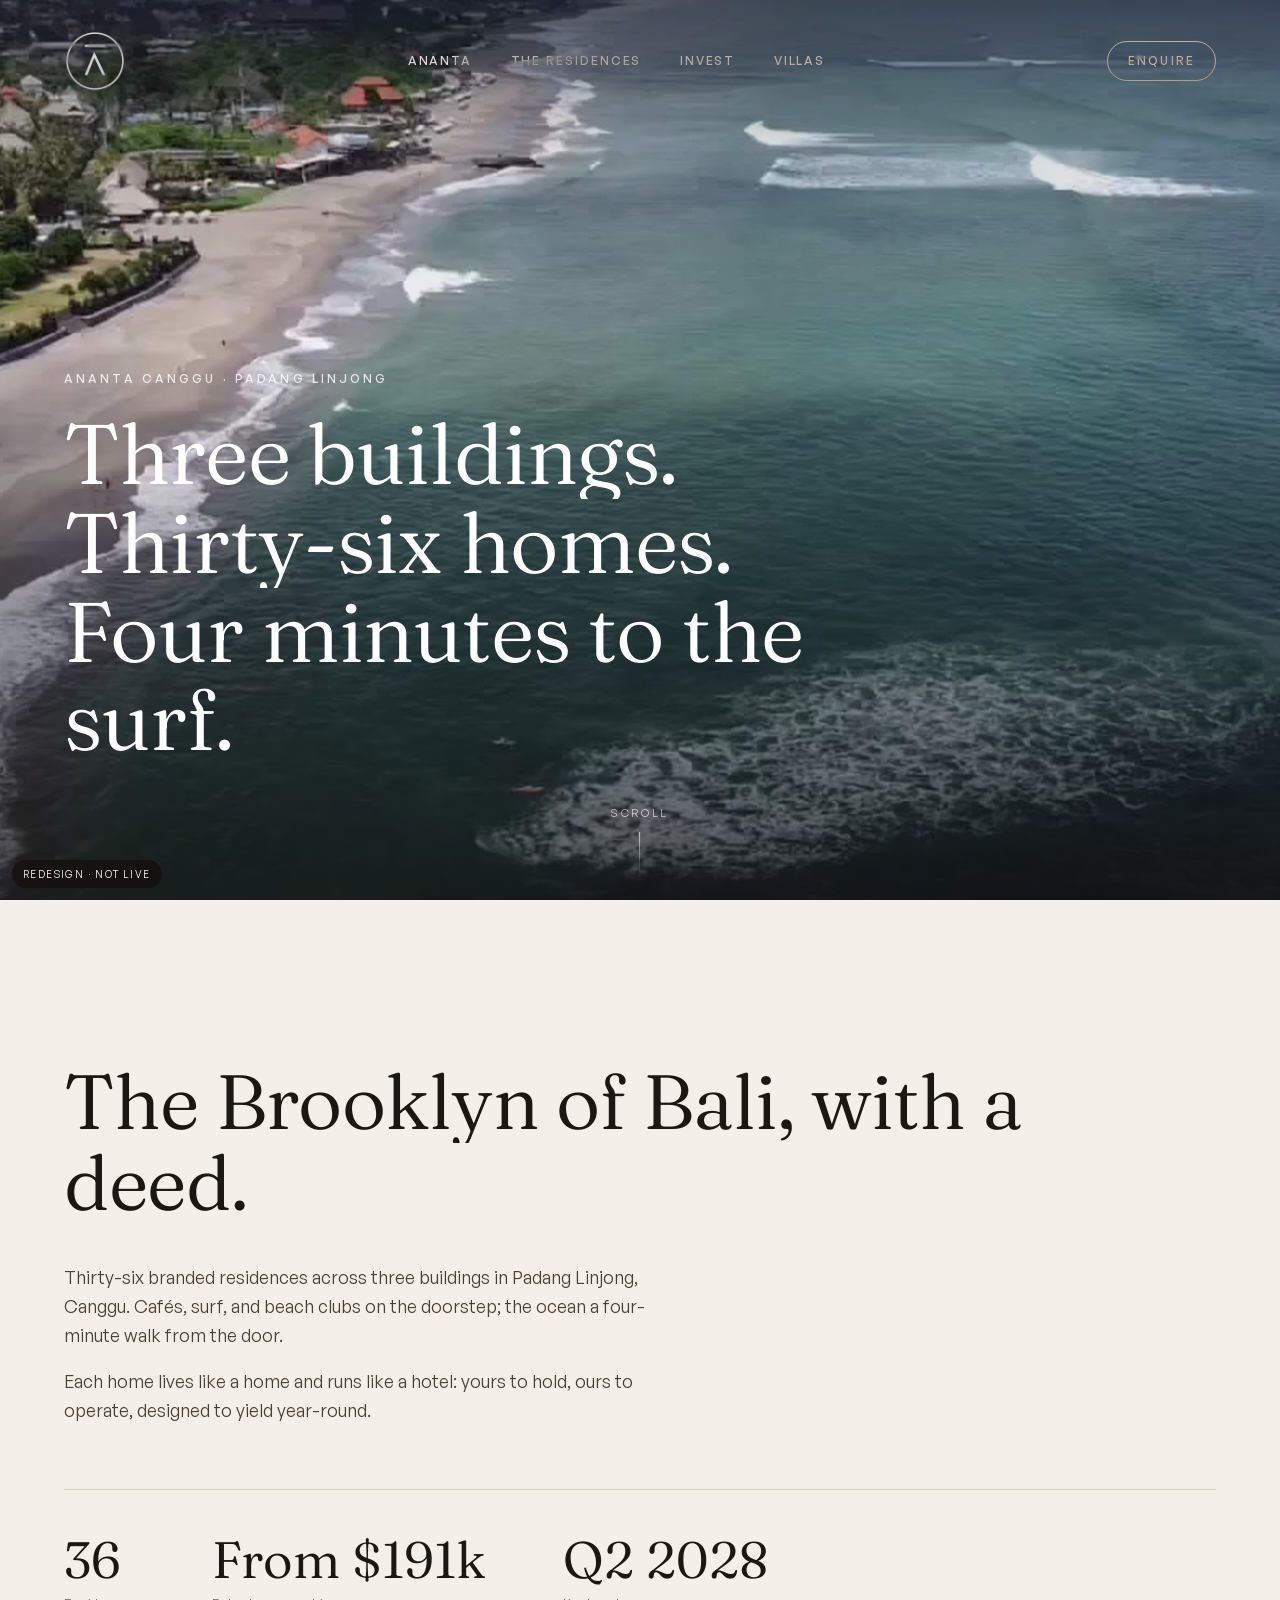
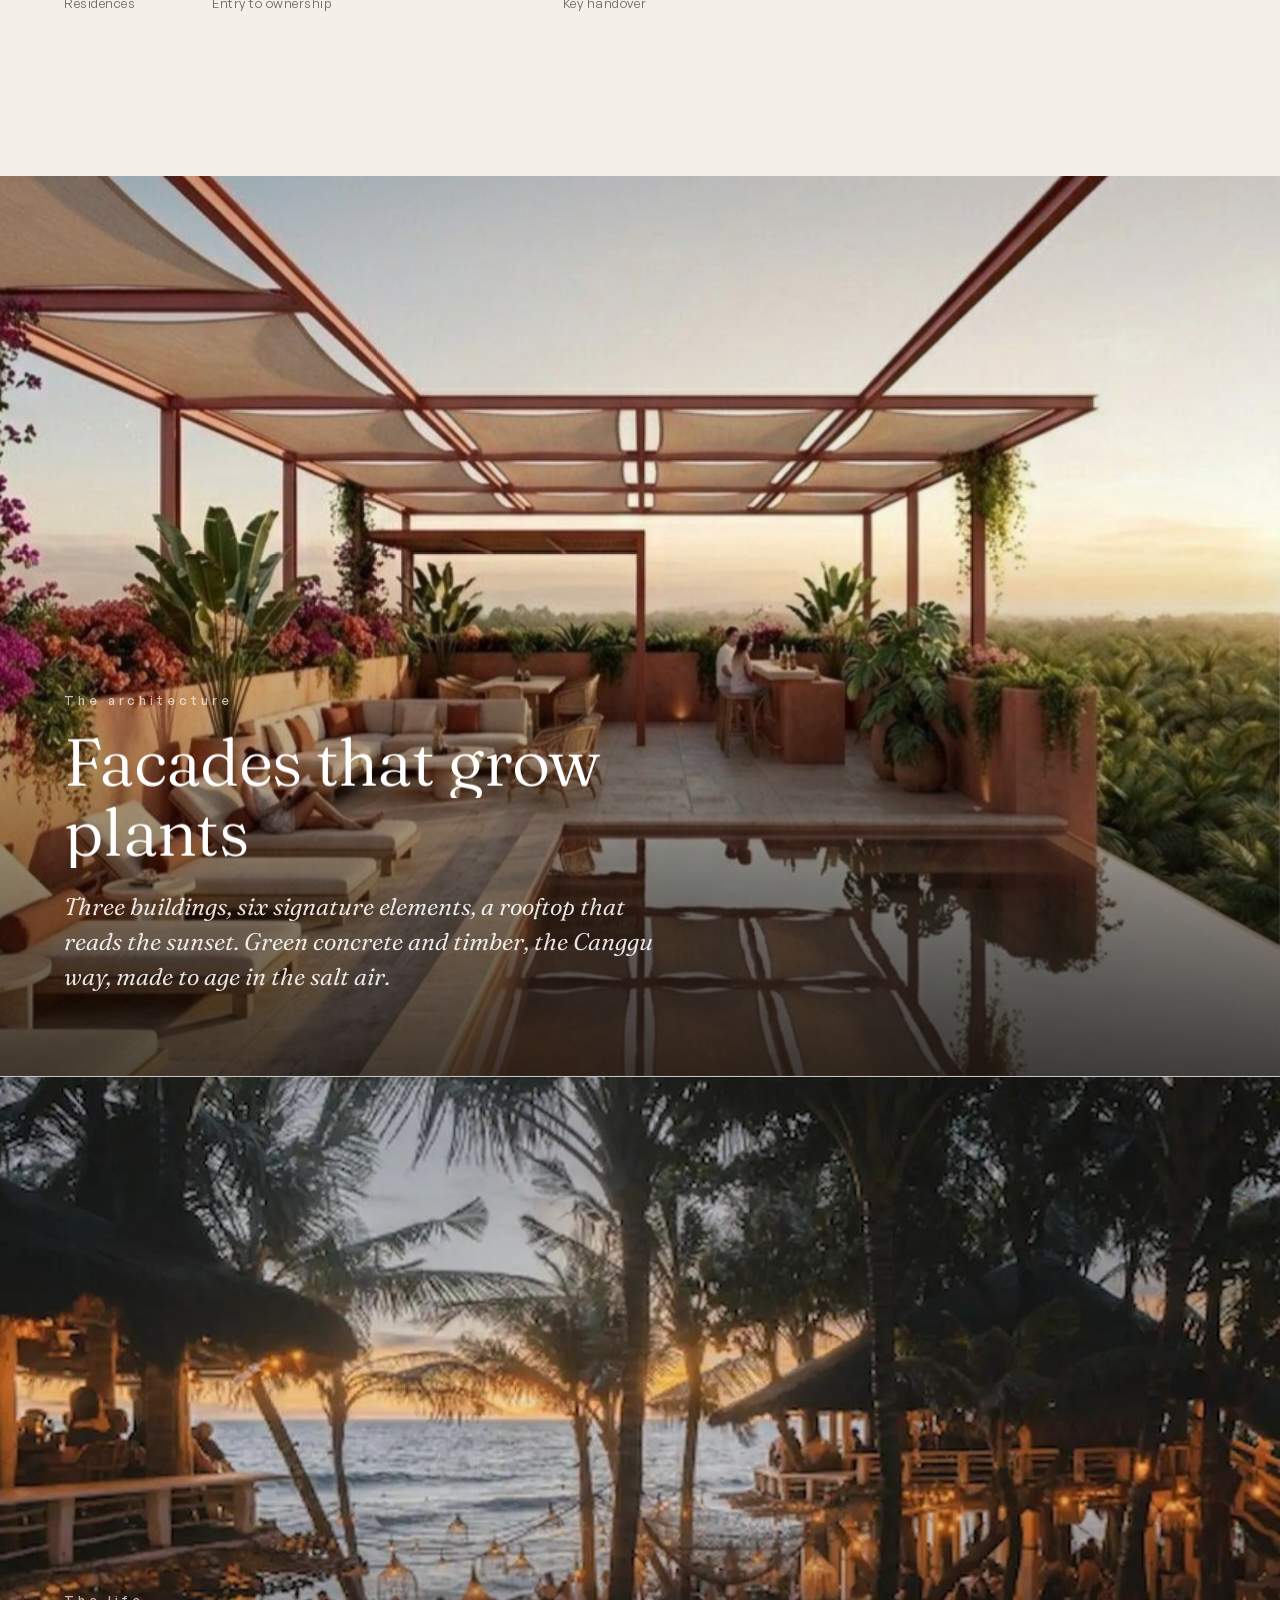
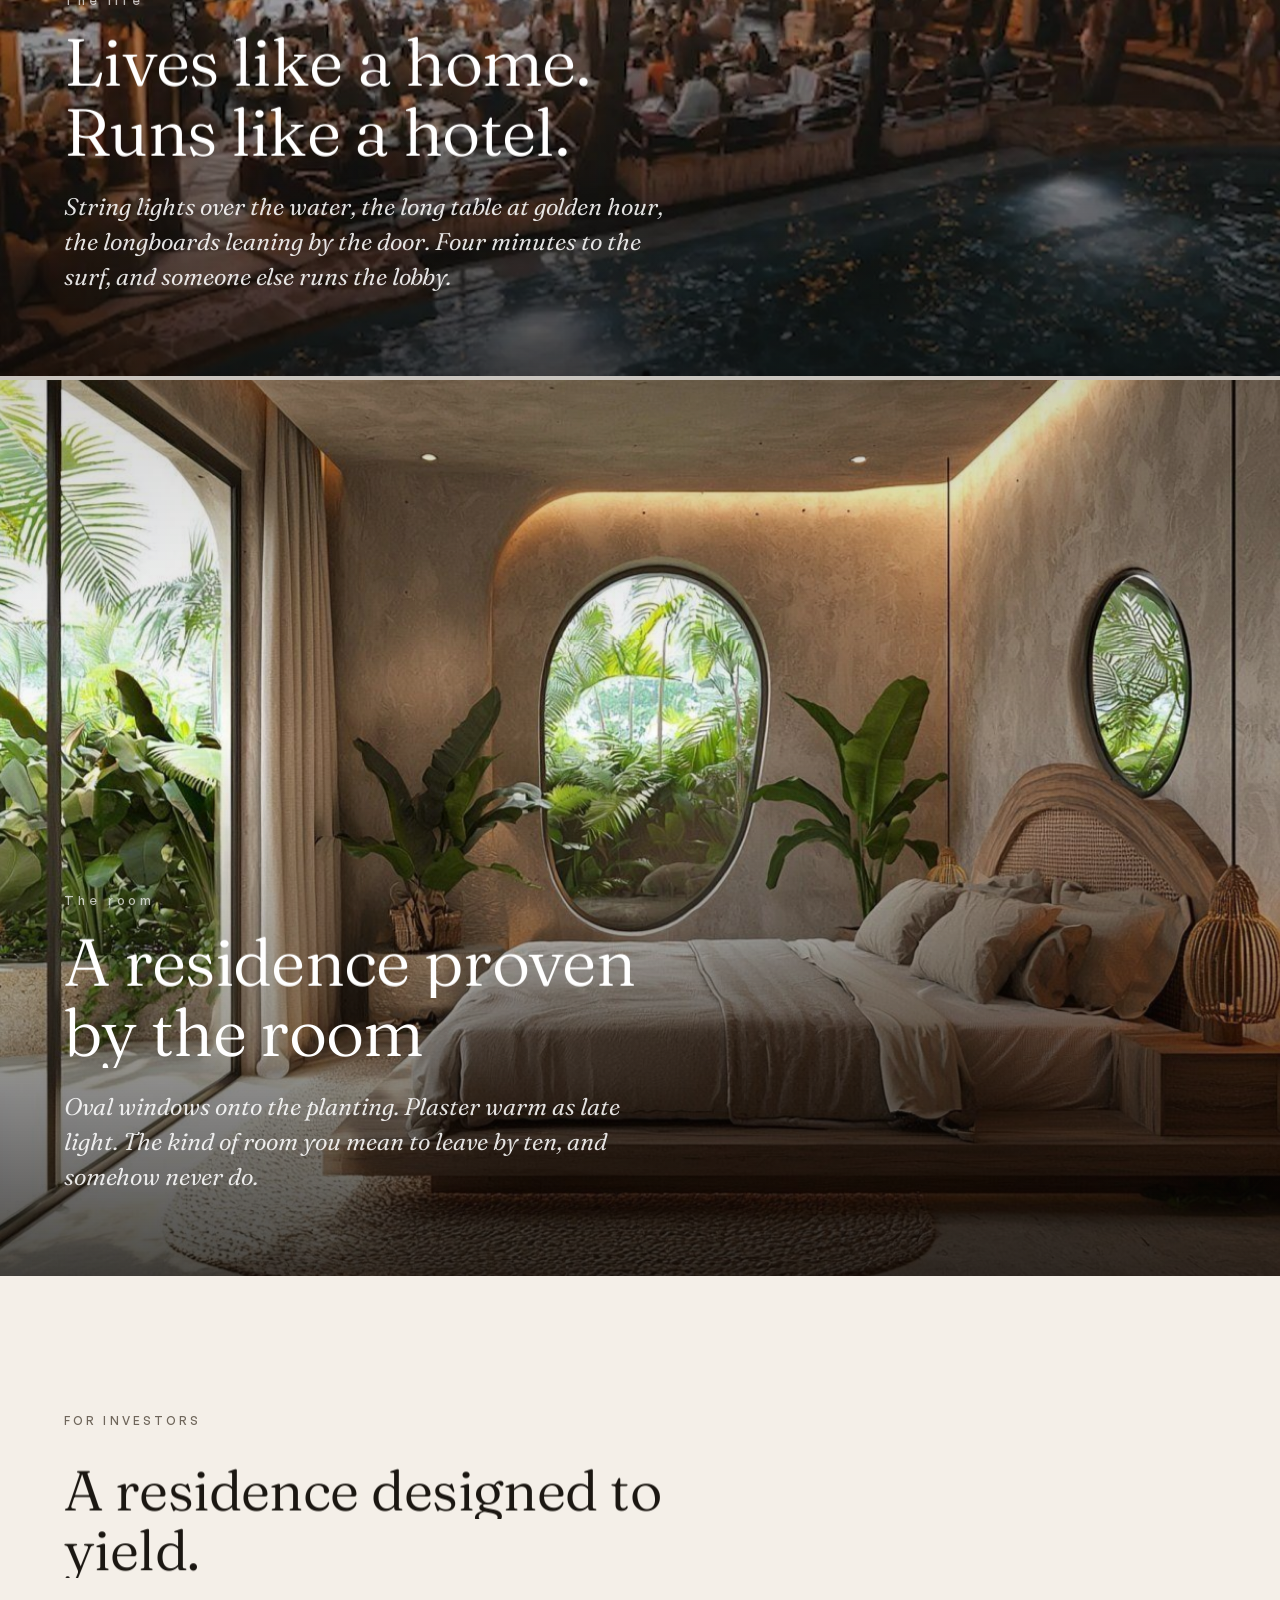
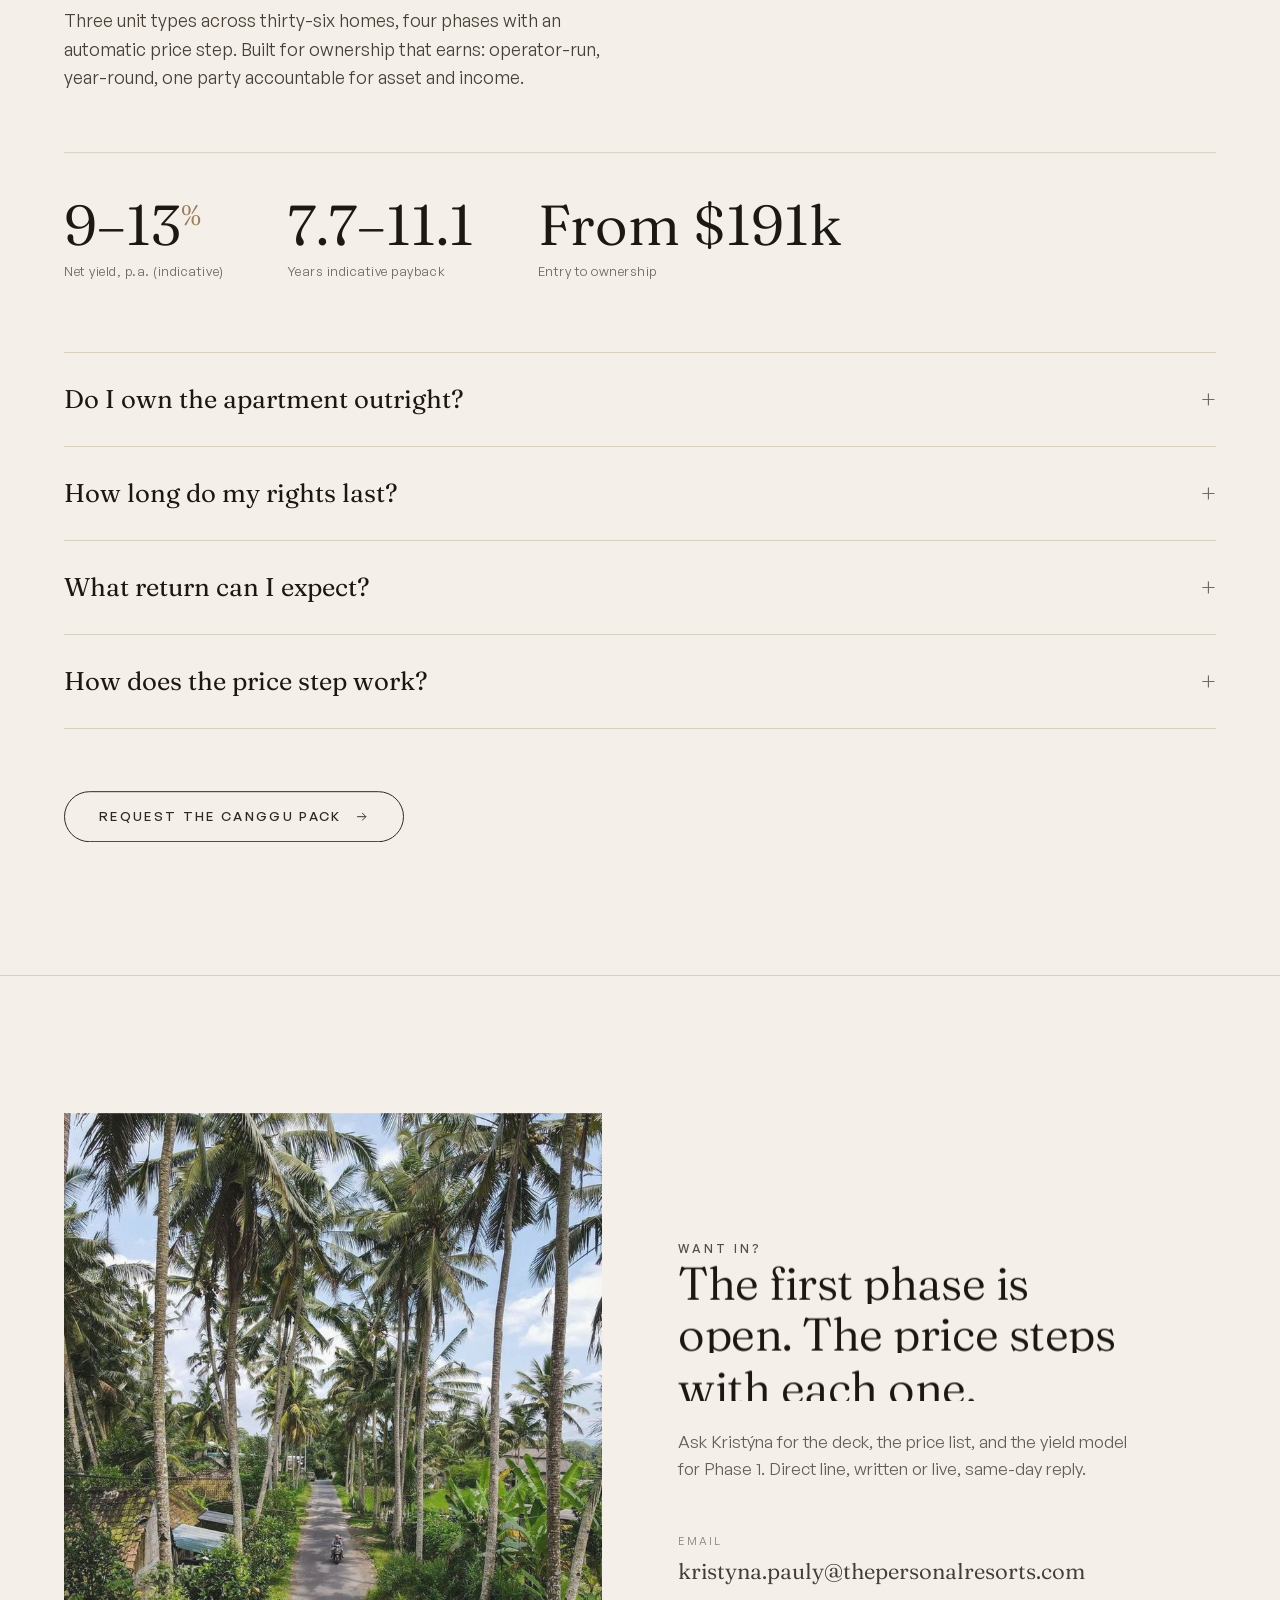
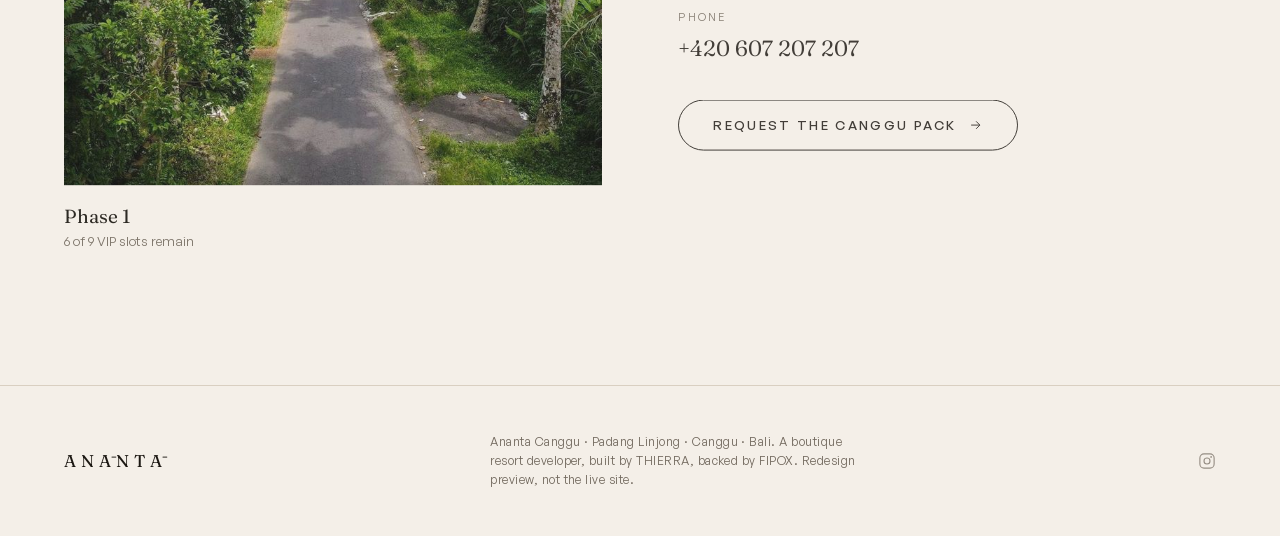
==== commit 180d2b3f: "Redesign v1: port design-lab + investorská proof vrstva + mobilní nav (branch) Nová branch z main (d" ====
--- a/apartments/index.html
+++ b/apartments/index.html
@@ -1,984 +1,181 @@
-<!DOCTYPE html>
+<!doctype html>
 <html lang="en">
 <head>
-<meta charset="UTF-8">
+<meta charset="utf-8">
+<meta name="viewport" content="width=device-width,initial-scale=1,viewport-fit=cover">
+<title>Ananta Canggu — Thirty-six residences above the surf, Bali</title>
+<meta name="description" content="Thirty-six branded residences in Padang Linjong, Canggu, four minutes to the surf. Built to own, run to pay. From $191K.">
 <meta name="robots" content="noindex">
-<meta name="viewport" content="width=device-width, initial-scale=1, viewport-fit=cover">
-<meta name="theme-color" content="#F1EEE7">
-<title>Ananta Canggu - 36 design-led residences in Padang Linjong, Bali</title>
-<meta name="description" content="Ananta Canggu. 36 design-led residences on a single hectare in Padang Linjong - the unhurried side of Canggu. Designed by Studio Identity Designers. Built by THIERRA. Operated by Ananta. Keys Q2 2028. Phase 1 from $191K.">
-<meta property="og:title" content="Ananta Canggu - 36 design-led residences, Bali">
-<meta property="og:description" content="Phase 1 from $191K. Designed by Studio Identity Designers. Built by THIERRA. Operated by Ananta. Keys Q2 2028.">
+<link rel="canonical" href="/apartments/">
+<meta property="og:type" content="website">
+<meta property="og:title" content="Ananta Canggu — Thirty-six residences above the surf, Bali">
 <meta property="og:image" content="/apartments/og-image.jpg">
-<meta property="og:image:width" content="1200">
-<meta property="og:image:height" content="630">
-<meta name="twitter:card" content="summary_large_image">
 <link rel="icon" type="image/png" sizes="32x32" href="/favicon-32.png">
-<link rel="icon" type="image/png" sizes="16x16" href="/favicon-16.png">
 <link rel="apple-touch-icon" sizes="180x180" href="/apple-touch-icon.png">
-<meta property="og:type" content="website">
-<link rel="preconnect" href="https://fonts.googleapis.com">
-<link rel="preconnect" href="https://fonts.gstatic.com" crossorigin>
-<link href="https://fonts.googleapis.com/css2?family=Cormorant+Garamond:ital,wght@0,400;0,500;1,400;1,500&family=EB+Garamond:ital,wght@0,400;0,500;1,400&display=swap" rel="stylesheet">
-<style>
-:root{
-  --cream:#F1EEE7;
-  --cream2:#E9E4DA;
-  --ink:#211E1A;
-  --soft:#8C8275;
-  --line:#D8D1C5;
-  --serif:'Cormorant Garamond',Georgia,serif;
-  --body:'EB Garamond',Georgia,serif;
-}
-*{margin:0;padding:0;box-sizing:border-box}
-html{scroll-behavior:smooth;overflow-x:hidden;max-width:100%}
-body{font-family:var(--body);color:var(--ink);background:var(--cream);-webkit-font-smoothing:antialiased;font-size:18px;line-height:1.6;overflow-x:hidden;max-width:100%;width:100%}
-img,video,svg{display:block;max-width:100%}
-svg{height:auto}
-.ed>*,.cgrid>*,.facts>*,.foot>*,.ed .txt>*{min-width:0}
-.ed .txt .lead,.list .it p,.scene .cap .lead{overflow-wrap:anywhere}
-a{color:inherit;text-decoration:none}
-.sr-only{position:absolute;width:1px;height:1px;overflow:hidden;clip:rect(0,0,0,0)}
-
-.eyebrow{font-family:var(--body);font-size:12px;letter-spacing:.22em;text-transform:uppercase;color:var(--soft);font-weight:400}
-.slink{display:inline-block;font-size:12px;letter-spacing:.18em;text-transform:uppercase;border-bottom:1px solid currentColor;padding-bottom:3px;transition:opacity .3s}
-.slink:hover{opacity:.6}
-
-.stitle{font-family:var(--serif);font-weight:500;line-height:1.04;letter-spacing:.05em;text-transform:uppercase}
-.stitle em{font-style:normal;text-transform:uppercase;letter-spacing:.05em}
-.stitle .up{text-transform:uppercase}
-
-nav{position:fixed;top:0;left:0;right:0;z-index:50;background:var(--cream);border-bottom:1px solid transparent;
-  display:flex;align-items:center;gap:clamp(20px,4vw,52px);padding:0 clamp(18px,3vw,40px);height:58px;transition:border-color .3s}
-nav.scrolled{border-bottom-color:var(--line)}
-.brand{display:inline-flex;align-items:center;gap:9px;font-family:var(--serif);font-weight:500;font-size:19px;letter-spacing:.16em;text-transform:uppercase;white-space:nowrap}
-.brand-seal,.brand-word{display:inline-block;background-color:currentColor;-webkit-mask-repeat:no-repeat;mask-repeat:no-repeat;-webkit-mask-position:center;mask-position:center;-webkit-mask-size:contain;mask-size:contain;mask-mode:alpha}
-.brand-seal{-webkit-mask-image:url(/ananta-seal.png);mask-image:url(/ananta-seal.png);width:22px;height:22px;flex:none}
-.brand-word{-webkit-mask-image:url(/ananta-wordmark.svg);mask-image:url(/ananta-wordmark.svg);aspect-ratio:782.5 / 153;height:15px;flex:none}
-.brand-suffix{font-size:17px;letter-spacing:.12em}
-.brand .amp{font-size:12px;letter-spacing:.1em;margin:0 2px;vertical-align:1px}
-.navback{font-family:var(--body);font-size:12px;letter-spacing:.16em;text-transform:uppercase;color:var(--soft);margin-right:auto;padding-left:6px}
-.navlinks{display:flex;gap:clamp(16px,2vw,30px);align-items:center;flex:1}
-.navlinks a{font-family:var(--body);font-size:12.5px;letter-spacing:.14em;text-transform:uppercase;color:var(--ink);padding:4px 0;border-bottom:1px solid transparent;transition:border-color .25s}
-.navlinks a:hover{border-bottom-color:var(--ink)}
-.navright{display:flex;gap:22px;align-items:center}
-.navright a{font-size:12.5px;letter-spacing:.14em;text-transform:uppercase}
-.burger{display:none;flex-direction:column;gap:5px;background:none;border:0;cursor:pointer;padding:6px;margin-left:auto}
-.burger span{width:24px;height:1.4px;background:var(--ink)}
-
-.mobile-menu{position:fixed;inset:0;background:var(--cream);z-index:60;transform:translateY(-100%);transition:transform .5s cubic-bezier(.7,0,.2,1);
-  display:flex;flex-direction:column;justify-content:center;padding:0 32px;gap:4px}
-.mobile-menu.open{transform:translateY(0)}
-.mobile-menu a{font-family:var(--serif);font-size:34px;padding:10px 0}
-.mobile-menu .x{position:absolute;top:18px;right:28px;font-size:12px;letter-spacing:.18em;text-transform:uppercase;cursor:pointer}
-
-.hero{position:relative;margin-top:58px;height:calc(100vh - 58px);min-height:540px;overflow:hidden}
-.hero video,.hero .hp{position:absolute;inset:0;width:100%;height:100%;object-fit:cover}
-.hero .veil{position:absolute;inset:0;background:rgba(20,18,15,.22)}
-.hero .veil-b{position:absolute;left:0;right:0;bottom:0;height:46%;background:rgba(20,18,15,.30)}
-.hero-cap{position:absolute;left:clamp(18px,4vw,56px);bottom:clamp(40px,7vh,76px);z-index:3;color:#fff;max-width:1100px;text-shadow:0 1px 30px rgba(0,0,0,.45)}
-.hero-cap h1{font-family:var(--serif);font-weight:500;font-size:clamp(44px,7vw,104px);line-height:.98;letter-spacing:.05em;text-transform:uppercase}
-.hero-cap h1 em{font-style:normal}
-.hero-cap .sub{font-family:var(--body);font-style:italic;font-size:clamp(17px,1.6vw,23px);margin-top:18px;color:#f3efe7;max-width:60ch}
-
-.scene{position:relative;height:92vh;min-height:520px;overflow:hidden}
-.scene img,.scene video{position:absolute;inset:0;width:100%;height:100%;object-fit:cover}
-.scene .veil{position:absolute;inset:0;background:rgba(20,18,15,.18)}
-.scene .veil-b{position:absolute;left:0;right:0;bottom:0;height:50%;background:rgba(20,18,15,.30)}
-.scene .cap{position:absolute;left:clamp(18px,4vw,56px);bottom:clamp(36px,6vh,68px);z-index:3;color:#fff;max-width:1000px;text-shadow:0 1px 30px rgba(0,0,0,.45)}
-.scene .cap h2{font-size:clamp(34px,5.4vw,76px);color:#fff}
-.scene .cap .lead{font-family:var(--body);font-style:italic;font-size:clamp(16px,1.4vw,20px);margin:14px 0 18px;color:#f1ede5;max-width:54ch}
-.scene .cap .slink{color:#fff}
-
-.cats{padding:clamp(70px,10vh,120px) clamp(18px,4vw,56px)}
-.cats .head{text-align:center;margin-bottom:46px}
-.cgrid{display:grid;grid-template-columns:repeat(5,1fr);gap:clamp(12px,1.6vw,22px)}
-.cat figure{overflow:hidden;aspect-ratio:3/4;margin-bottom:14px}
-.cat img{width:100%;height:100%;object-fit:cover;transition:transform 1.1s cubic-bezier(.2,.7,.2,1)}
-.cat:hover img{transform:scale(1.05)}
-.cat .clab{text-align:center;font-size:12px;letter-spacing:.18em;text-transform:uppercase;color:var(--ink)}
-
-.ed{display:grid;grid-template-columns:1fr 1fr;align-items:stretch;min-height:74vh}
-.ed.rev{direction:rtl}.ed.rev>*{direction:ltr}
-.ed figure{overflow:hidden}
-.ed figure img{width:100%;height:100%;object-fit:cover;min-height:48vh}
-.ed .txt{display:flex;flex-direction:column;justify-content:center;padding:clamp(40px,7vw,110px) clamp(24px,5vw,90px);background:var(--cream)}
-.ed .txt.alt{background:var(--cream2)}
-.ed .txt h2{font-size:clamp(32px,3.6vw,58px);margin:18px 0 0}
-.ed .txt .lead{margin-top:22px;max-width:48ch;color:var(--ink)}
-.ed .txt .soft{color:var(--soft)}
-.ed .txt .slink{margin-top:30px;color:var(--ink)}
-.sigcap{font-size:12px;letter-spacing:.18em;text-transform:uppercase;color:var(--soft);margin-top:12px}
-
-.list{margin-top:24px;border-top:1px solid var(--line)}
-.list .it{padding:20px 0;border-bottom:1px solid var(--line)}
-.list .it .rn{font-size:12px;letter-spacing:.16em;text-transform:uppercase;color:var(--soft)}
-.list .it h3{font-family:var(--serif);font-weight:500;font-size:clamp(22px,2.2vw,30px);margin-top:4px}
-.list .it p{color:var(--soft);font-size:16px;margin-top:6px;max-width:56ch}
-
-.quote{padding:clamp(90px,15vh,170px) clamp(24px,6vw,80px);text-align:center}
-.quote blockquote{font-family:var(--serif);font-style:italic;font-weight:400;font-size:clamp(28px,4vw,52px);line-height:1.2;max-width:22ch;margin:0 auto;letter-spacing:.01em}
-.quote .by{font-size:12px;letter-spacing:.2em;text-transform:uppercase;color:var(--soft);margin-top:34px}
-
-.facts{display:grid;grid-template-columns:repeat(4,1fr);gap:1px;background:var(--line);border:1px solid var(--line);margin-top:40px}
-.facts div{background:var(--cream);padding:22px 16px}
-.facts .k{font-size:11px;letter-spacing:.16em;text-transform:uppercase;color:var(--soft)}
-.facts .v{font-family:var(--serif);font-weight:500;font-size:24px;margin-top:6px}
-
-footer{background:var(--cream2);padding:clamp(70px,10vh,120px) clamp(18px,4vw,56px) 40px}
-.foot{display:grid;grid-template-columns:1.3fr 1fr 1fr;gap:50px;max-width:1280px;margin:0 auto;align-items:start}
-.foot h4{font-size:12px;letter-spacing:.2em;text-transform:uppercase;color:var(--soft);margin-bottom:18px;font-weight:400}
-.foot .join h3{font-family:var(--serif);font-weight:400;font-size:clamp(28px,3vw,42px);margin-bottom:18px}
-.foot .join p{color:var(--soft);max-width:42ch;margin-bottom:22px}
-.foot a,.foot p.ln{display:block;font-size:16px;padding:5px 0;color:var(--ink)}
-.foot a:hover{color:var(--soft)}
-.footbar{max-width:1280px;margin:48px auto 0;padding-top:22px;border-top:1px solid var(--line);display:flex;justify-content:space-between;flex-wrap:wrap;gap:10px;
-  font-size:11px;letter-spacing:.16em;text-transform:uppercase;color:var(--soft)}
-.footbar-right{display:inline-flex;align-items:center;gap:12px}
-.social-ig{display:inline-flex;align-items:center;justify-content:center;color:inherit;opacity:.8;transition:opacity .25s}
-.social-ig:hover{opacity:1}
-.social-ig svg{display:block}
-.cta{display:inline-block;font-size:12px;letter-spacing:.18em;text-transform:uppercase;border:1px solid var(--ink);padding:14px 22px;margin-top:8px;cursor:pointer;background:none;font-family:var(--body)}
-.cta:hover{background:var(--ink);color:var(--cream)}
-
-.reveal{opacity:0;transform:translateY(22px);transition:opacity 1.1s ease,transform 1.1s cubic-bezier(.2,.7,.2,1)}
-.reveal.in{opacity:1;transform:none}
-@media (max-width: 768px){ .reveal{opacity:1; transform:none;} }
-
-@media (max-width:1100px){
-  .cgrid{grid-template-columns:repeat(3,1fr)}
-  .ed{grid-template-columns:1fr}
-  .ed.rev{direction:ltr}
-  .ed figure img{min-height:60vh}
-  .foot{grid-template-columns:1fr 1fr}
-}
-@media (max-width:768px){
-  .navlinks,.navright{display:none}
-  .navback{display:none}
-  .burger{display:flex}
-  nav{height:52px;gap:0}
-  .brand{font-size:16px;letter-spacing:.12em}
-  .hero{margin-top:52px;height:calc(100vh - 52px);height:calc(100svh - 52px);min-height:480px}
-  .hero-cap{left:20px;right:20px;bottom:34px}
-  .hero-cap h1{font-size:38px;line-height:1.0}
-  .hero-cap .sub{font-size:16px;margin-top:14px}
-  .scene{height:82vh;height:82svh;min-height:440px}
-  .scene .cap{left:20px;right:20px;bottom:30px}
-  .scene .cap h2{font-size:34px}
-  .scene .cap .lead{font-size:16px;max-width:none}
-  .ed{min-height:0}
-  .ed figure img{min-height:56vw;max-height:62vh}
-  .ed .txt{padding:44px 22px}
-  .ed .txt h2{font-size:30px}
-  .cats{padding:60px 20px}
-  .cgrid{grid-template-columns:repeat(2,1fr);gap:16px 14px}
-  .cat:last-child{grid-column:1 / -1}
-  .cat:last-child figure{aspect-ratio:16/10}
-  .quote{padding:80px 26px}
-  .facts{grid-template-columns:1fr 1fr}
-  .foot{grid-template-columns:1fr;gap:34px}
-  footer{padding:64px 22px calc(36px + env(safe-area-inset-bottom))}
-}
-@media (prefers-reduced-motion: reduce){ .reveal{opacity:1;transform:none} html{scroll-behavior:auto} }
-
-/* MODAL - Investor pack */
-.modal{position:fixed;inset:0;background:rgba(20,18,15,.65);z-index:200;display:none;align-items:center;justify-content:center;padding:20px;backdrop-filter:blur(4px)}
-.modal.open{display:flex}
-.modal__box{background:var(--cream);max-width:560px;width:100%;padding:46px 38px;position:relative;max-height:90vh;overflow-y:auto}
-.modal__x{position:absolute;top:14px;right:18px;background:none;border:0;cursor:pointer;font-size:11px;letter-spacing:.18em;text-transform:uppercase;color:var(--soft)}
-.modal h3{font-family:var(--serif);font-weight:500;font-size:34px;letter-spacing:.04em;text-transform:uppercase;margin-bottom:6px}
-.modal .lead{color:var(--soft);font-size:15px;margin-bottom:24px}
-.modal label{display:block;font-size:11px;letter-spacing:.18em;text-transform:uppercase;color:var(--soft);margin:14px 0 4px}
-.modal input,.modal select{width:100%;padding:10px 0;background:none;border:0;border-bottom:1px solid var(--line);font-family:var(--body);font-size:16px;color:var(--ink);outline:none}
-.modal input:focus,.modal select:focus{border-bottom-color:var(--ink)}
-.modal__check{display:flex;align-items:flex-start;gap:10px;margin-top:18px;font-size:13px;color:var(--soft);cursor:pointer}
-.modal__check input{width:auto;margin-top:5px;flex-shrink:0}
-.modal__send{margin-top:24px;width:100%;background:var(--ink);color:var(--cream);border:0;padding:14px;font-family:var(--body);font-size:12px;letter-spacing:.18em;text-transform:uppercase;cursor:pointer}
-.modal__send:hover{background:#000}
-.modal__success{text-align:center}
-.modal__success p{font-size:48px;color:#8b9779;margin-bottom:10px}
-@media(max-width:560px){.modal__box{padding:36px 26px}.modal h3{font-size:28px}}
-.modal__check span{flex:1;text-transform:none;letter-spacing:normal;line-height:1.5}
-.modal__check em{font-style:normal;opacity:.55;font-size:11px;letter-spacing:.04em}
-.modal__check a{color:var(--ink);text-decoration:underline}
-.modal__error{margin-top:14px;color:#a23b3b;font-size:13px;line-height:1.45}
-.hp-field{position:absolute!important;left:-9999px!important;width:1px;height:1px;opacity:0;pointer-events:none}
-.cf-turnstile-target{margin-top:18px;min-height:65px}
-
-/* ===== New blocks C1-C9 ===== */
-.blk-head{text-align:center;max-width:820px;margin:0 auto 56px}
-.blk-head h2{font-size:clamp(34px,4.6vw,62px);margin-top:14px}
-.blk-head .lead{font-style:italic;color:var(--soft);margin-top:18px;font-size:16px;max-width:60ch;margin-left:auto;margin-right:auto}
-
-/* C1 - Unit types */
-.unit-block{padding:clamp(80px,10vw,140px) clamp(18px,4vw,56px);background:var(--cream);border-top:1px solid var(--line)}
-.unit-grid{display:grid;grid-template-columns:1fr 1fr 1fr;gap:clamp(18px,2vw,28px);max-width:1240px;margin:0 auto}
-.unit-card{background:var(--cream2);padding:36px 32px;display:flex;flex-direction:column}
-.unit-card__lab{font-family:var(--body);font-size:11.5px;letter-spacing:.22em;text-transform:uppercase;color:var(--soft)}
-.unit-card__name{font-family:var(--serif);font-weight:500;font-size:clamp(26px,2.6vw,34px);letter-spacing:.04em;text-transform:uppercase;margin-top:10px;line-height:1.05}
-.unit-card__size{font-family:var(--body);font-style:italic;color:var(--soft);margin-top:10px;font-size:15.5px}
-.unit-card__price{font-family:var(--serif);font-weight:500;font-size:clamp(28px,3vw,38px);color:#8C7340;letter-spacing:.02em;margin-top:22px}
-.unit-card__price small{font-family:var(--body);font-size:11px;letter-spacing:.22em;text-transform:uppercase;color:var(--soft);display:block;font-weight:400;margin-bottom:4px}
-.unit-card__div{width:36px;height:1px;background:var(--line);margin:24px 0 20px}
-.unit-card__feats{list-style:none;padding:0;margin:0}
-.unit-card__feats li{font-family:var(--body);font-size:14px;color:var(--ink);padding:6px 0;border-bottom:1px solid var(--line);letter-spacing:.01em}
-.unit-card__feats li:last-child{border-bottom:0}
-
-/* C2 - Phase pricing */
-.phase-block{padding:clamp(80px,10vw,140px) clamp(18px,4vw,56px);background:var(--cream2);border-top:1px solid var(--line)}
-.phase-table{max-width:1080px;margin:0 auto;border-top:1px solid var(--ink)}
-.phase-row{display:grid;grid-template-columns:1.4fr 1.6fr 1fr 1fr .8fr;gap:18px;padding:22px 16px;border-bottom:1px solid var(--line);align-items:center}
-.phase-row.is-head{padding:16px 16px;border-bottom-color:var(--ink)}
-.phase-row.is-head .h{font-family:var(--body);font-size:11px;letter-spacing:.22em;text-transform:uppercase;color:var(--soft)}
-.phase-row.is-vip{background:#F8F4EB}
-.phase-row .phase{font-family:var(--serif);font-weight:500;font-size:18px;letter-spacing:.04em;text-transform:uppercase;color:var(--ink)}
-.phase-row .phase .star{color:#B8954C;margin-left:4px}
-.phase-row .status{font-family:var(--body);font-style:italic;color:var(--soft);font-size:14.5px}
-.phase-row .price{font-family:var(--serif);font-weight:500;font-size:18px;color:var(--ink);text-align:right}
-.phase-row .price.strong{color:#8C7340}
-.phase-row .disc{font-family:var(--body);font-size:14px;letter-spacing:.06em;color:var(--ink);text-align:right;text-transform:uppercase}
-.phase-row .disc.strong{color:#8C7340;font-weight:500}
-.phase-cap{max-width:1080px;margin:24px auto 0;font-family:var(--body);font-size:11.5px;letter-spacing:.16em;text-transform:uppercase;color:var(--soft);text-align:center}
-
-/* C3 - Signature 6 */
-.sig-block{padding:clamp(80px,10vw,140px) clamp(18px,4vw,56px);background:var(--cream);border-top:1px solid var(--line)}
-.sig-grid{display:grid;grid-template-columns:repeat(3,1fr);gap:clamp(36px,4vw,56px) clamp(28px,3vw,48px);max-width:1280px;margin:0 auto}
-.sig-cell{padding-top:18px;border-top:1px solid var(--line)}
-.sig-cell .n{font-family:var(--body);font-size:11.5px;letter-spacing:.26em;text-transform:uppercase;color:var(--soft)}
-.sig-cell h3{font-family:var(--serif);font-weight:500;font-size:clamp(22px,2.2vw,28px);letter-spacing:.05em;text-transform:uppercase;margin-top:10px;line-height:1.1}
-.sig-cell p{font-family:var(--body);font-style:italic;color:var(--ink);margin-top:12px;font-size:16px;line-height:1.55;max-width:36ch}
-
-/* C4 - Floor plans */
-.tpl-block{padding:clamp(80px,10vw,140px) clamp(18px,4vw,56px);background:var(--cream2);border-top:1px solid var(--line)}
-.tpl-grid{display:grid;grid-template-columns:1fr 1fr;gap:clamp(40px,5vw,80px);max-width:1100px;margin:0 auto;align-items:start}
-.tpl-card{text-align:center}
-.tpl-card__floor{font-family:var(--body);font-size:11.5px;letter-spacing:.26em;text-transform:uppercase;color:var(--soft);margin-bottom:14px}
-.tpl-card__svg{width:100%;height:auto;max-height:340px;background:#FAF7F0;border:1px solid var(--line);padding:24px}
-.tpl-card__title{font-family:var(--serif);font-weight:500;font-size:clamp(22px,2.4vw,28px);margin-top:18px;letter-spacing:.04em;text-transform:uppercase;color:var(--ink)}
-.tpl-card__meta{font-family:var(--body);font-size:13.5px;color:var(--soft);margin-top:10px;letter-spacing:.04em}
-.tpl-card__meta strong{color:var(--ink);font-weight:500}
-.tpl-card__meta span{display:block;padding:4px 0}
-
-/* C5 - Timeline */
-.tim-block{padding:clamp(80px,10vw,140px) clamp(18px,4vw,56px);background:var(--cream);border-top:1px solid var(--line)}
-.tim-bar{display:grid;grid-template-columns:repeat(6,1fr);gap:0;max-width:1240px;margin:0 auto;position:relative}
-.tim-bar::before{content:"";position:absolute;left:6%;right:6%;top:60px;height:1px;background:var(--line)}
-.tim-step{position:relative;padding:0 14px;text-align:center}
-.tim-step .q{font-family:var(--body);font-size:11.5px;letter-spacing:.22em;text-transform:uppercase;color:var(--soft);height:34px;display:block}
-.tim-step .dot{width:11px;height:11px;border-radius:50%;background:var(--cream);border:1.4px solid var(--ink);margin:14px auto 22px;position:relative;z-index:2}
-.tim-step.is-key .dot{background:#B8954C;border-color:#B8954C}
-.tim-step h3{font-family:var(--serif);font-weight:500;font-size:clamp(18px,1.7vw,22px);letter-spacing:.04em;text-transform:uppercase;line-height:1.15}
-.tim-step p{font-family:var(--body);font-style:italic;color:var(--soft);font-size:14px;margin-top:8px;line-height:1.45}
-
-/* C6 - ROI table */
-.roi-block{padding:clamp(80px,10vw,140px) clamp(18px,4vw,56px);background:var(--cream2);border-top:1px solid var(--line);text-align:center}
-.roi-table{max-width:980px;margin:0 auto;border-top:1px solid var(--line);text-align:left}
-.roi-row{display:grid;grid-template-columns:1.4fr 1fr 1fr 1fr 1fr;gap:18px;padding:20px 14px;border-bottom:1px solid var(--line);align-items:baseline}
-.roi-row.is-head{border-bottom-color:var(--ink);padding:16px 14px}
-.roi-row.is-head .h{font-family:var(--body);font-size:11px;letter-spacing:.22em;text-transform:uppercase;color:var(--soft);text-align:right}
-.roi-row.is-head .h:first-child{text-align:left}
-.roi-row .k{font-family:var(--body);font-size:15.5px;color:var(--ink)}
-.roi-row .v{font-family:var(--serif);font-weight:500;font-size:17px;color:var(--ink);text-align:right;letter-spacing:.01em}
-.roi-row .v.hi{color:#8C7340;font-size:20px}
-.roi-fact{max-width:980px;margin:42px auto 0;display:grid;grid-template-columns:1fr 1fr;gap:38px;text-align:left;background:#F8F4EB;padding:32px;border-top:1px solid var(--ink)}
-.roi-fact h4{font-family:var(--body);font-size:11.5px;letter-spacing:.22em;text-transform:uppercase;color:var(--soft);font-weight:400;margin-bottom:14px;grid-column:1 / -1}
-.roi-fact .li{display:flex;justify-content:space-between;gap:14px;padding:8px 0;border-bottom:1px solid var(--line);font-family:var(--body);font-size:15px;color:var(--ink)}
-.roi-fact .li:last-child{border-bottom:0}
-.roi-fact .net{display:flex;flex-direction:column;justify-content:center}
-.roi-fact .net .big{font-family:var(--serif);font-weight:500;font-size:clamp(24px,2.4vw,30px);color:var(--ink);text-transform:uppercase;letter-spacing:.04em;line-height:1.2}
-.roi-fact .net .sub{font-family:var(--body);font-style:italic;color:var(--soft);margin-top:8px;font-size:14.5px}
-.roi-cap{max-width:980px;margin:24px auto 0;font-family:var(--body);font-size:11px;letter-spacing:.16em;text-transform:uppercase;color:var(--soft);text-align:center;line-height:1.7}
-
-/* C8 - Steps */
-.steps-block{padding:clamp(80px,10vw,140px) clamp(18px,4vw,56px);background:var(--cream);border-top:1px solid var(--line)}
-.steps-grid{display:grid;grid-template-columns:repeat(3,1fr);gap:clamp(28px,3vw,48px);max-width:1180px;margin:0 auto}
-.step{padding:20px 0}
-.step .num{font-family:var(--serif);font-style:italic;font-weight:400;font-size:clamp(64px,7vw,96px);color:#8C7340;line-height:1;letter-spacing:.01em}
-.step .when{font-family:var(--body);font-size:11px;letter-spacing:.26em;text-transform:uppercase;color:var(--soft);margin-top:16px;display:block}
-.step h3{font-family:var(--serif);font-weight:500;font-size:clamp(24px,2.4vw,30px);letter-spacing:.05em;text-transform:uppercase;margin-top:8px;line-height:1.1}
-.step p{font-family:var(--body);color:var(--ink);margin-top:14px;font-size:16px;line-height:1.6;max-width:38ch}
-
-/* C9 - FAQ */
-.faq-block{padding:clamp(80px,10vw,140px) clamp(18px,4vw,56px);background:var(--cream2);border-top:1px solid var(--line)}
-.faq-list{max-width:880px;margin:0 auto;border-top:1px solid var(--ink)}
-.faq-list details{border-bottom:1px solid var(--line)}
-.faq-list summary{list-style:none;cursor:pointer;padding:24px 8px 24px 0;font-family:var(--serif);font-weight:500;font-size:clamp(19px,1.9vw,24px);letter-spacing:.02em;color:var(--ink);position:relative;padding-right:50px;line-height:1.3}
-.faq-list summary::-webkit-details-marker{display:none}
-.faq-list summary::after{content:"+";position:absolute;right:8px;top:50%;transform:translateY(-50%);font-family:var(--serif);font-size:28px;font-weight:400;color:var(--soft);transition:transform .3s}
-.faq-list details[open] summary::after{content:"−"}
-.faq-list .ans{padding:0 8px 24px;font-family:var(--body);color:var(--ink);font-size:15.5px;line-height:1.7;max-width:64ch}
-.faq-list .ans .lab{display:block;font-family:var(--body);font-size:10.5px;letter-spacing:.24em;text-transform:uppercase;color:var(--soft);margin-bottom:10px}
-
-/* Responsive - new blocks */
-@media (max-width:1100px){
-  .unit-grid{grid-template-columns:1fr;gap:18px;max-width:560px}
-  .sig-grid{grid-template-columns:1fr 1fr;gap:36px 32px}
-  .tim-bar{grid-template-columns:1fr;gap:0;text-align:left}
-  .tim-bar::before{display:none}
-  .tim-step{padding:18px 0 18px 28px;border-left:1px solid var(--line);text-align:left;margin-left:8px}
-  .tim-step .q{height:auto;display:block;margin-bottom:6px}
-  .tim-step .dot{position:absolute;left:-6px;top:22px;margin:0}
-  .tim-step p{max-width:46ch}
-  .steps-grid{grid-template-columns:1fr;gap:36px;max-width:520px}
-}
-@media (max-width:768px){
-  .unit-block,.phase-block,.sig-block,.tpl-block,.tim-block,.roi-block,.steps-block,.faq-block{padding:64px 20px}
-  .blk-head{margin-bottom:38px}
-  .unit-card{padding:28px 22px}
-  .unit-card__price{font-size:30px}
-  .sig-grid{grid-template-columns:1fr;gap:28px}
-  .tpl-grid{grid-template-columns:1fr;gap:48px}
-  .tpl-card__svg{max-height:260px;padding:18px}
-  /* C2 - phase rows become labelled cards */
-  .phase-table{border-top:1px solid var(--ink)}
-  .phase-row{grid-template-columns:1fr 1fr 1fr;gap:6px 12px;padding:18px 10px;font-size:14px;align-items:start}
-  .phase-row.is-head{display:none}
-  .phase-row .phase{grid-column:1 / -1;font-size:17px}
-  .phase-row .status{grid-column:1 / -1;margin:2px 0 8px;font-size:13.5px}
-  .phase-row .price,.phase-row .disc{text-align:left;font-size:15.5px;display:flex;flex-direction:column;line-height:1.2;min-width:0}
-  .phase-row .price::before{content:"GF / 2F";display:block;font-family:var(--body);font-size:10px;letter-spacing:.16em;text-transform:uppercase;color:var(--soft);margin-bottom:4px;font-weight:400}
-  .phase-row .price+.price::before{content:"3F"}
-  .phase-row .disc::before{content:"Discount";display:block;font-family:var(--body);font-size:10px;letter-spacing:.16em;text-transform:uppercase;color:var(--soft);margin-bottom:4px;font-weight:400}
-  /* C5 - vertical timeline tighten */
-  .tim-step{padding:14px 0 14px 24px;margin-left:6px}
-  .tim-step .dot{left:-6px;top:18px}
-  .tim-step h3{font-size:18px}
-  .tim-step p{font-size:13.5px}
-  /* C6 - ROI table */
-  .roi-row{grid-template-columns:1.3fr .9fr .7fr .7fr .7fr;gap:6px;padding:14px 6px}
-  .roi-row .k,.roi-row .v{font-size:13px}
-  .roi-row .v.hi{font-size:15px}
-  .roi-row.is-head .h{font-size:10px;letter-spacing:.12em}
-  .roi-fact{grid-template-columns:1fr;gap:18px;padding:22px}
-  .roi-fact .net .big{font-size:22px}
-  /* C8 */
-  .steps-grid{max-width:420px}
-  .step .num{font-size:60px}
-  /* C9 - FAQ tap target */
-  .faq-list summary{font-size:17px;padding:22px 38px 22px 0;min-height:44px}
-  .faq-list summary::after{font-size:24px}
-  .faq-list .ans{font-size:15px;padding:0 0 22px}
-}
-@media (max-width:380px){
-  .unit-block,.phase-block,.sig-block,.tpl-block,.tim-block,.roi-block,.steps-block,.faq-block{padding:52px 16px}
-  .hero-cap h1{font-size:34px}
-  .scene .cap h2{font-size:30px}
-  .blk-head h2{font-size:30px}
-  .unit-card{padding:24px 18px}
-  .unit-card__name{font-size:22px}
-  .unit-card__price{font-size:26px}
-  .phase-row{grid-template-columns:1fr 1fr;padding:16px 6px;gap:4px 10px}
-  .phase-row .phase{font-size:16px}
-  .phase-row .price,.phase-row .disc{font-size:14.5px}
-  .phase-row .disc{grid-column:1 / -1;margin-top:4px}
-  /* ROI - drop "Low" column on very narrow screens, keep Mid + High */
-  .roi-row{grid-template-columns:1.4fr 1fr 1fr 1fr;gap:6px;padding:12px 4px}
-  .roi-row.is-head .h:nth-child(3),
-  .roi-row .v:nth-child(3){display:none}
-  .roi-row .k,.roi-row .v{font-size:12.5px}
-  .roi-row .v.hi{font-size:14px}
-  .roi-fact{padding:18px}
-  .roi-fact .li{font-size:13.5px;gap:8px}
-  .roi-fact .net .big{font-size:19px}
-  .tpl-card__svg{padding:12px;max-height:220px}
-  .tim-step h3{font-size:17px}
-  .step .num{font-size:54px}
-  .step h3{font-size:22px}
-  .faq-list summary{font-size:16px;padding:20px 34px 20px 0}
-  .facts{grid-template-columns:1fr}
-  .facts .v{font-size:22px}
-  .cgrid{grid-template-columns:1fr;gap:14px}
-  .cat:last-child{grid-column:auto}
-}
-</style>
+<link rel="preload" href="/fonts/fraunces-wght-normal.woff2" as="font" type="font/woff2" crossorigin>
+<link rel="preload" href="/fonts/general-sans-400.woff2" as="font" type="font/woff2" crossorigin>
+<link rel="stylesheet" href="/site.css">
+<script>document.documentElement.classList.add('js')</script>
+<style>.js [data-split],.js [data-reveal]{opacity:0}</style>
 </head>
 <body>
 
-<a class="sr-only" href="#setting">Skip to content</a>
-
-<nav id="nav">
-  <a href="#top" class="brand" aria-label="Ananta · Canggu"><span class="brand-seal" aria-hidden="true"></span><span class="brand-word" aria-hidden="true"></span><span class="brand-suffix"><span class="amp">·</span> Canggu</span></a>
-  <a href="/" class="navback">← Back to Ananta</a>
-  <div class="navlinks">
-    <a href="#setting">The Residences</a>
-    <a href="#architecture">Architecture</a>
-    <a href="#hospitality">Hospitality</a>
-    <a href="#location">Location</a>
-    <a href="#investment">Investment</a>
-    <a href="https://www.instagram.com/anantavillasbali/" target="_blank" rel="noopener">News</a>
-  </div>
-  <div class="navright">
-    <!-- CS přepínač skrytý pro EN-only launch; cs.html zůstává v repu (CZ fast-follow) -->
-    <a href="#enquire">Reserve a unit</a>
-  </div>
-  <button class="burger" id="burger" type="button" aria-label="Open menu" aria-expanded="false" aria-controls="mm"><span></span><span></span><span></span></button>
+<div class="grain" aria-hidden="true"></div>
+<div class="lab-flag">redesign · not live</div>
+
+<nav class="nav" id="nav">
+  <a class="nav__brand" href="/"><span class="nav__logo" role="img" aria-label="Ananta"></span></a>
+  <div class="nav__links">
+    <a href="/">Ananta</a>
+    <a href="#design">The Residences</a>
+    <a href="#invest">Invest</a>
+    <a href="/villas/">Villas</a>
+  </div>
+  <div class="nav__right">
+    <a class="nav__cta" href="#enquire">Enquire</a>
+    <button class="nav__burger" id="navBurger" type="button" aria-label="Open menu" aria-expanded="false" aria-controls="navMenu"><span></span><span></span><span></span></button>
+  </div>
 </nav>
 
-<div class="mobile-menu" id="mm">
-  <span class="x" id="mmx">Close ×</span>
-  <a href="#setting">The Residences</a>
-  <a href="#architecture">Architecture</a>
-  <a href="#hospitality">Hospitality</a>
-  <a href="#location">Location</a>
-  <a href="#investment">Investment</a>
-  <a href="https://www.instagram.com/anantavillasbali/" target="_blank" rel="noopener">News</a>
-  <a href="#enquire">Reserve a unit</a>
+<!-- MOBILE NAV MENU -->
+<div class="navmenu" id="navMenu" aria-label="Menu">
+  <button class="navmenu__close" type="button" aria-label="Close menu">Close ×</button>
+  <a href="/">Ananta</a>
+  <a href="#design">The Residences</a>
+  <a href="#invest">Invest</a>
+  <a href="/villas/">Villas</a>
+  <a href="#enquire">Enquire</a>
 </div>
 
-<header class="hero" id="top">
-  <video class="hp" autoplay muted loop playsinline poster="hero-poster.jpg">
-    <source src="hero-m.mp4" type="video/mp4" media="(max-width: 768px)">
-    <source src="hero.mp4" type="video/mp4">
-  </video>
-  <div class="veil"></div><div class="veil-b"></div>
-  <div class="hero-cap">
-    <h1><span class="up">Three buildings.</span> <em>Thirty-six</em> <span class="up">homes.</span></h1>
-    <div class="sub">Design-led residences on a single hectare in Padang Linjong - the unhurried side of Canggu. Keys Q2 2028. Phase 1 from $191K.</div>
-  </div>
+<!-- HERO -->
+<header class="hero">
+  <div class="hero__media" data-parallax="0.1">
+    <video autoplay muted loop playsinline preload="metadata" poster="/apartments/hero-poster.jpg">
+      <source src="/apartments/hero-m.mp4" type="video/mp4" media="(max-width:768px)">
+      <source src="/apartments/hero.mp4" type="video/mp4">
+    </video>
+  </div>
+  <div class="hero__scrim"></div>
+  <div class="hero__inner">
+    <p class="eyebrow" data-reveal>Ananta Canggu · Padang Linjong</p>
+    <h1 class="display" data-split>Three buildings. Thirty-six homes. Four minutes to the surf.</h1>
+  </div>
+  <div class="scrollcue" aria-hidden="true">Scroll<span></span></div>
 </header>
 
-<section class="scene reveal" id="setting">
-  <img src="render-rooftop.jpg" alt="Ananta Canggu - rooftop view across Padang Linjong">
-  <div class="veil"></div><div class="veil-b"></div>
-  <div class="cap">
-    <h2 class="stitle"><em>The</em> <span class="up">Setting</span></h2>
-    <p class="lead">Padang Linjong - set back from the main road, four minutes by scooter to Echo Beach and Old Man's. Berawa beach clubs and the Canggu Club within reach.</p>
-    <a class="slink" href="#location">Discover the location</a>
-  </div>
-</section>
-
-<section class="cats" id="residences">
-  <div class="head reveal">
-    <div class="eyebrow">The Residences</div>
-    <h2 class="stitle" style="font-size:clamp(30px,3.4vw,52px);margin-top:14px"><em>Thirty-six homes,</em> <span class="up">three buildings</span></h2>
-  </div>
-  <div class="cgrid reveal">
-    <a class="cat" href="#architecture"><figure><img src="render-facade.jpg" alt="Facade" loading="lazy"></figure><div class="clab">Facade</div></a>
-    <a class="cat" href="#architecture"><figure><img src="render-lounge.jpg" alt="Lounge" loading="lazy"></figure><div class="clab">Lounge</div></a>
-    <a class="cat" href="#architecture"><figure><img src="render-bedroom.jpg" alt="Bedroom" loading="lazy"></figure><div class="clab">Bedroom</div></a>
-    <a class="cat" href="#architecture"><figure><img src="render-bathroom.jpg" alt="Bathroom" loading="lazy"></figure><div class="clab">Bathroom</div></a>
-    <a class="cat" href="#hospitality"><figure><img src="render-rooftop.jpg" alt="Rooftop" loading="lazy"></figure><div class="clab">Rooftop</div></a>
-  </div>
-</section>
-
-<section class="scene reveal" id="architecture">
-  <img src="render-facade.jpg" alt="Three organic buildings with planted facades">
-  <div class="veil"></div><div class="veil-b"></div>
-  <div class="cap">
-    <h2 class="stitle"><em>Facades</em> <span class="up">that grow plants</span></h2>
-    <p class="lead">Three organic-shaped buildings on a single hectare. Each window is sculpted - privacy without losing the light. Designed by Studio Identity Designers.</p>
-  </div>
-</section>
-
-<section class="ed" id="hospitality">
-  <figure class="reveal"><img src="render-lounge.jpg" alt="Interior lounge at Ananta Canggu" loading="lazy"></figure>
-  <div class="txt reveal">
-    <div class="eyebrow">A residence, a hotel</div>
-    <h2 class="stitle"><em>Lives like a home.</em> <span class="up">Runs like a hotel.</span></h2>
-    <div class="list">
-      <div class="it"><div class="rn">N° 01 · Vision</div><h3>Built once. Operated forever.</h3><p>Owners hold the asset. Ananta holds the operation. Your home when you are here, your asset when you are not.</p></div>
-      <div class="it"><div class="rn">N° 02 · Architecture</div><h3>Studio Identity Designers</h3><p>Three organic buildings on one hectare. Facades that grow plants. Sculpted windows - privacy without losing the light.</p></div>
-      <div class="it"><div class="rn">N° 03 · Hospitality</div><h3>Hotel-style service</h3><p>Pool, daily housekeeping, full hospitality team. Pooled rental operated by Ananta when you are not on the island.</p></div>
-      <div class="it"><div class="rn">N° 04 · Investment</div><h3>Phase 1 from $191K</h3><p>Designed to hold its value and produce yield. VIP entry pricing for the first nine buyers only - prices step with sell-through.</p></div>
-    </div>
-  </div>
-</section>
-
-<section class="scene reveal">
-  <img src="surf-poster.jpg" alt="Four minutes by scooter to Echo Beach and Old Man's">
-  <div class="veil"></div><div class="veil-b"></div>
-  <div class="cap">
-    <h2 class="stitle"><em>Four minutes</em> <span class="up">to the surf</span></h2>
-    <p class="lead">Batu Bolong, Pererenan, Echo Beach. Beach clubs at La Brisa, FINNS, COMO, Atlas. Yoga at The Practice, Samadi, Serenity. Pererenan and Tanah Lot just up the coast.</p>
-  </div>
-</section>
-
-<section class="quote reveal">
-  <blockquote>A home that earns its keep.</blockquote>
-  <div class="by">Ananta Canggu · Padang Linjong</div>
-</section>
-
-<section class="ed rev">
-  <figure class="reveal"><img src="render-palms.jpg" alt="Ananta Canggu among the palms" loading="lazy"></figure>
-  <div class="txt alt reveal">
-    <div class="eyebrow">N°02 · Ananta Collection</div>
-    <h2 class="stitle"><em>A</em> <span class="up">residence designed to yield</span></h2>
-    <p class="lead">Ananta Canggu enters the collection as N°02 - 36 design-led residences in Padang Linjong. Designed by Studio Identity Designers, built by THIERRA, operated by Ananta.</p>
-    <p class="lead soft">Projected net rental yield 8-12 % p.a., based on conservative ADR for the premium Canggu segment and assumed 70 % resort occupancy. Leasehold to 2050 + 30-year extension.</p>
-    <div class="sigcap" style="margin-top:30px">Ananta · backed by FIPOX, built by THIERRA</div>
-  </div>
-</section>
-
-<section class="scene reveal">
-  <img src="canggu-poster.jpg" alt="The Brooklyn of Bali">
-  <div class="veil"></div><div class="veil-b"></div>
-  <div class="cap">
-    <h2 class="stitle"><em>The</em> <span class="up">Brooklyn of Bali</span></h2>
-    <p class="lead">Canggu property prices rose +50 % since 2019. Consensus forecasts point to another +45-80 % over the next five years. Sources: Bali Home Immo Q1 2025, Bukit Vista 2024-25.</p>
-  </div>
-</section>
-
-<section class="ed" id="location">
-  <figure class="reveal"><img src="render-palms.jpg" alt="Padang Linjong, Canggu" loading="lazy"></figure>
-  <div class="txt reveal">
-    <div class="eyebrow">Location</div>
-    <h2 class="stitle"><span class="up">Padang Linjong,</span> <em>Canggu</em></h2>
-    <p class="lead">Set back from the main road. Four minutes by scooter to Echo Beach. Berawa, the Canggu Club, Pererenan and Tanah Lot within easy reach. Thirty-five to forty-five minutes to Ngurah Rai International.</p>
-    <div class="facts">
-      <div><div class="k">Residences</div><div class="v">36</div></div>
-      <div><div class="k">Buildings</div><div class="v">3 × 12</div></div>
-      <div><div class="k">To Echo Beach</div><div class="v">4 min</div></div>
-      <div><div class="k">Keys</div><div class="v">Q2 2028</div></div>
-    </div>
-    <a class="slink" href="https://maps.app.goo.gl/3vTzWuVWVw7VBzfH7" target="_blank" rel="noopener" style="margin-top:30px;color:var(--ink)">View on the map</a>
-  </div>
-</section>
-
-<section class="scene reveal" id="investment">
-  <img src="render-bedroom.jpg" alt="Investment - a home that earns its keep">
-  <div class="veil"></div><div class="veil-b"></div>
-  <div class="cap">
-    <h2 class="stitle"><em>From</em> <span class="up">$191K</span></h2>
-    <p class="lead">Phase 1 VIP entry pricing −4 % for first nine buyers. Standard 30 / 40 / 30 milestone schedule (or full cash −5 %). Detailed pro-forma, unit availability and full investor pack on request.</p>
-    <button class="slink" id="openPack" data-open-modal="pack" style="background:none;border:0;border-bottom:1px solid #fff;color:#fff;cursor:pointer;font-family:var(--body)">Download investor pack →</button>
-  </div>
-</section>
-
-<!-- C1 - Three unit types -->
-<section class="unit-block reveal" id="apartments">
-  <div class="blk-head">
-    <div class="eyebrow">The apartments</div>
-    <h2 class="stitle"><em>Three types,</em> <span class="up">thirty-six homes</span></h2>
-    <p class="lead">Twelve apartments per floor across three buildings. All fully furnished, air-conditioned, smart-home ready.</p>
-  </div>
-  <div class="unit-grid">
-    <div class="unit-card">
-      <div class="unit-card__lab">Type A · Ground floor</div>
-      <div class="unit-card__name">Garden &amp; hot tub</div>
-      <div class="unit-card__size">48.4 m² interior · 20 m² private garden · hot tub</div>
-      <div class="unit-card__price"><small>From</small>$199K</div>
-      <div class="unit-card__div"></div>
-      <ul class="unit-card__feats">
-        <li>Lounge under canopy</li>
-        <li>Outdoor dining linked to kitchen</li>
-        <li>Privacy screening</li>
-        <li>Tropical evening lighting</li>
-      </ul>
-    </div>
-    <div class="unit-card">
-      <div class="unit-card__lab">Type B · 2nd floor</div>
-      <div class="unit-card__name">Planted alcoves</div>
-      <div class="unit-card__size">54.3 m² interior · planted window alcoves</div>
-      <div class="unit-card__price"><small>From</small>$199K</div>
-      <div class="unit-card__div"></div>
-      <ul class="unit-card__feats">
-        <li>Integrated window planters</li>
-        <li>Large planted windows</li>
-        <li>Open kitchen in organic niche</li>
-        <li>Concealed lighting</li>
-      </ul>
-    </div>
-    <div class="unit-card">
-      <div class="unit-card__lab">Type C · 3rd floor</div>
-      <div class="unit-card__name">Rooftop access</div>
-      <div class="unit-card__size">54.3 m² interior · rooftop pool access</div>
-      <div class="unit-card__price"><small>From</small>$220K</div>
-      <div class="unit-card__div"></div>
-      <ul class="unit-card__feats">
-        <li>Top-floor views</li>
-        <li>Rooftop pool access</li>
-        <li>Window planters</li>
-        <li>Premium daylight</li>
-      </ul>
-    </div>
-  </div>
-</section>
-
-<!-- C2 - Four-phase pricing -->
-<section class="phase-block reveal" id="phases">
-  <div class="blk-head">
-    <div class="eyebrow">Today's price · 14 % higher at completion</div>
-    <h2 class="stitle"><em>Four phases,</em> <span class="up">automatic price step</span></h2>
-    <p class="lead">Prices step automatically with sell-through. The earlier you reserve, the lower your basis.</p>
-  </div>
-  <div class="phase-table">
-    <div class="phase-row is-head">
-      <div class="h">Phase</div><div class="h">Status</div><div class="h" style="text-align:right">GF / 2F</div><div class="h" style="text-align:right">3F</div><div class="h" style="text-align:right">Discount</div>
-    </div>
-    <div class="phase-row is-vip">
-      <div class="phase">Phase 1 · VIP <span class="star">★</span></div>
-      <div class="status">First 9 buyers · 0-25 % sold</div>
-      <div class="price strong">$191K</div>
-      <div class="price strong">$211K</div>
-      <div class="disc strong">−4 %</div>
-    </div>
-    <div class="phase-row">
-      <div class="phase">Phase 2 · Standard</div>
-      <div class="status">25-70 % sold</div>
-      <div class="price">$199K</div>
-      <div class="price">$220K</div>
-      <div class="disc">Base</div>
-    </div>
-    <div class="phase-row">
-      <div class="phase">Phase 3 · Scarcity</div>
-      <div class="status">70-95 % sold</div>
-      <div class="price">$209K</div>
-      <div class="price">$231K</div>
-      <div class="disc">+5 %</div>
-    </div>
-    <div class="phase-row">
-      <div class="phase">Phase 4 · Completion</div>
-      <div class="status">95 %+ sold</div>
-      <div class="price">$219K</div>
-      <div class="price">$242K</div>
-      <div class="disc">+10 %</div>
-    </div>
-  </div>
-  <div class="phase-cap">Prices rise automatically with sales progress. Today's price will be approximately 14 % higher at completion.</div>
-</section>
-
-<!-- C3 - Six signature elements -->
-<section class="sig-block reveal" id="signature">
-  <div class="blk-head">
-    <div class="eyebrow">What sets us apart</div>
-    <h2 class="stitle"><em>Six signature</em> <span class="up">elements</span></h2>
-    <p class="lead">Architecture that grows from the jungle, not the other way around. Six design moves no generic Canggu build offers.</p>
-  </div>
-  <div class="sig-grid">
-    <div class="sig-cell">
-      <div class="n">01</div>
-      <h3>Organic façade</h3>
-      <p>Hand-sculpted openings; no two windows alike. Every façade visually merges with the surrounding gardens.</p>
-    </div>
-    <div class="sig-cell">
-      <div class="n">02</div>
-      <h3>Palm gardens</h3>
-      <p>Layered planting between every façade, with organic paths, fire-pit lounges and hammock zones. The space between the buildings becomes a private jungle retreat.</p>
-    </div>
-    <div class="sig-cell">
-      <div class="n">03</div>
-      <h3>Three rooftops</h3>
-      <p>One per building - Wellness · Social · Active. Glazed canopies, resident-only minibars, sunrise-to-sunset views.</p>
-    </div>
-    <div class="sig-cell">
-      <div class="n">04</div>
-      <h3>Bougainvillea cascade</h3>
-      <p>Flowering rooflines cascading down every façade. Year-round magenta, coral and white blooms - visible from street, gardens and balconies.</p>
-    </div>
-    <div class="sig-cell">
-      <div class="n">05</div>
-      <h3>Rooftop infinity pool</h3>
-      <p>Glass edge facing the sunset, with a hidden resident-only minibar tucked into the deck corner. Centerpiece of the resort.</p>
-    </div>
-    <div class="sig-cell">
-      <div class="n">06</div>
-      <h3>Window planters</h3>
-      <p>Integrated alcoves in every upper-floor window bring mature greenery directly indoors while creating built-in privacy.</p>
-    </div>
-  </div>
-</section>
-
-<!-- C4 - Floor plans -->
-<section class="tpl-block reveal" id="plans">
-  <div class="blk-head">
-    <div class="eyebrow">The plan</div>
-    <h2 class="stitle"><em>Two layouts,</em> <span class="up">three storeys</span></h2>
-    <p class="lead">Type A on the ground opens to a private garden with hot tub. Types B and C above bring greenery indoors through planted window alcoves.</p>
-  </div>
-  <div class="tpl-grid">
-    <div class="tpl-card">
-      <div class="tpl-card__floor">Ground floor · Type A</div>
-      <svg viewBox="0 0 280 180" class="tpl-card__svg" xmlns="http://www.w3.org/2000/svg" aria-label="Type A floor plan">
-        <g fill="#9F8B6B" opacity=".24">
-          <rect x="20" y="20" width="130" height="90"/>
-          <rect x="150" y="20" width="60" height="40"/>
-        </g>
-        <g fill="none" stroke="#211E1A" stroke-width="1.4">
-          <rect x="20" y="20" width="190" height="120"/>
-          <line x1="150" y1="20" x2="150" y2="140"/>
-          <line x1="20" y1="110" x2="150" y2="110"/>
-          <line x1="150" y1="60" x2="210" y2="60"/>
-          <rect x="210" y="20" width="50" height="120" fill="none" stroke="#211E1A" stroke-width="1.4" stroke-dasharray="3 3"/>
-          <circle cx="235" cy="120" r="10" fill="none" stroke="#211E1A" stroke-width="1.2"/>
-        </g>
-        <g fill="#5E5040" font-family="EB Garamond, Georgia, serif" font-style="italic" font-size="9" text-anchor="middle">
-          <text x="85" y="68">Living &amp; kitchen</text>
-          <text x="85" y="128">Bedroom</text>
-          <text x="180" y="42">Bath</text>
-          <text x="180" y="105">Entry</text>
-          <text x="235" y="70">Garden</text>
-          <text x="235" y="138" font-size="7">hot tub</text>
-        </g>
-        <g fill="none" stroke="#5E5040" stroke-width=".6" stroke-dasharray="2 2">
-          <line x1="20" y1="155" x2="260" y2="155"/>
-        </g>
-        <text x="140" y="170" fill="#8C8275" font-family="EB Garamond,Georgia,serif" font-size="8" text-anchor="middle">indicative · not to scale</text>
-      </svg>
-      <div class="tpl-card__title">Garden &amp; hot tub</div>
-      <div class="tpl-card__meta">
-        <span><strong>48.4 m²</strong> total · bedroom <strong>10.4 m²</strong> · bath <strong>4.2 m²</strong></span>
-        <span>garden <strong>~20 m²</strong> + hot tub</span>
-        <span style="margin-top:6px">Coefficient - Type A <strong>2.68 %</strong></span>
+<!-- INTRO -->
+<section class="prolog">
+  <div class="wrap">
+    <h2 class="prolog__head display" data-split>The Brooklyn of Bali, with a deed.</h2>
+    <div class="prolog__body">
+      <p data-reveal>Thirty-six branded residences across three buildings in Padang Linjong, Canggu. Cafés, surf, and beach clubs on the doorstep; the ocean a four-minute walk from the door.</p>
+      <p data-reveal>Each home lives like a home and runs like a hotel: yours to hold, ours to operate, designed to yield year-round.</p>
+    </div>
+    <div class="stats" data-reveal>
+      <div><strong>36</strong><span>Residences</span></div>
+      <div><strong>From $191k</strong><span>Entry to ownership</span></div>
+      <div><strong>Q2 2028</strong><span>Key handover</span></div>
+    </div>
+  </div>
+</section>
+
+<!-- CINEMATIC PANELS -->
+<section class="panel">
+  <div class="panel__media" data-clip><img src="/apartments/render-rooftop.jpg" alt="Canggu architecture" loading="lazy"></div>
+  <div class="panel__scrim"></div>
+  <div class="panel__cap">
+    <p class="panel__time" data-reveal>The architecture</p>
+    <h2 class="panel__title display" data-split>Facades that grow plants</h2>
+    <p class="panel__sensory sensory" data-reveal>Three buildings, six signature elements, a rooftop that reads the sunset. Green concrete and timber, the Canggu way, made to age in the salt air.</p>
+  </div>
+</section>
+
+<section class="panel" id="design">
+  <div class="panel__media" data-clip><img src="/apartments/render-lounge.jpg" alt="The beach club" loading="lazy"></div>
+  <div class="panel__scrim"></div>
+  <div class="panel__cap">
+    <p class="panel__time" data-reveal>The life</p>
+    <h2 class="panel__title display" data-split>Lives like a home. Runs like a hotel.</h2>
+    <p class="panel__sensory sensory" data-reveal>String lights over the water, the long table at golden hour, the longboards leaning by the door. Four minutes to the surf, and someone else runs the lobby.</p>
+  </div>
+</section>
+
+<section class="panel">
+  <div class="panel__media" data-clip><img src="/apartments/render-bedroom.jpg" alt="The room" loading="lazy"></div>
+  <div class="panel__scrim"></div>
+  <div class="panel__cap">
+    <p class="panel__time" data-reveal>The room</p>
+    <h2 class="panel__title display" data-split>A residence proven by the room</h2>
+    <p class="panel__sensory sensory" data-reveal>Oval windows onto the planting. Plaster warm as late light. The kind of room you mean to leave by ten, and somehow never do.</p>
+  </div>
+</section>
+
+<!-- INVEST -->
+<section class="section section--cream invest" id="invest">
+  <div class="wrap">
+    <p class="eyebrow" data-reveal>For investors</p>
+    <h2 class="invest__head display" data-split>A residence designed to yield.</h2>
+    <p class="invest__lead" data-reveal>Three unit types across thirty-six homes, four phases with an automatic price step. Built for ownership that earns: operator-run, year-round, one party accountable for asset and income.</p>
+    <div class="kpis" data-reveal>
+      <div class="kpi"><span class="num">9–13<small>%</small></span><span class="cap">Net yield, p.a. (indicative)</span></div>
+      <div class="kpi"><span class="num">7.7–11.1</span><span class="cap">Years indicative payback</span></div>
+      <div class="kpi"><span class="num">From $191k</span><span class="cap">Entry to ownership</span></div>
+    </div>
+    <div class="faq">
+      <details><summary>Do I own the apartment outright?</summary><p>You acquire exclusive long-term usage rights to a specific apartment, registered with a local notary; the land is held under Indonesian freehold, with PT MyResorts Ananta Two holding a registered 30+30 year lease.</p></details>
+      <details><summary>How long do my rights last?</summary><p>30 years plus a 30-year extension option, up to 60 years. Extension at prevailing market rate; if no agreement, the median of six independent Bali appraisal firms sets the price.</p></details>
+      <details><summary>What return can I expect?</summary><p>The model projects 9–13% p.a. with indicative payback of 7.7–11.1 years for Canggu, depending on floor type and occupancy. Subject to operating costs. Projections, not guarantees.</p></details>
+      <details><summary>How does the price step work?</summary><p>Four phases, with an automatic price step between them. Earlier phases enter at a lower price; the step is fixed in the schedule, not discretionary.</p></details>
+    </div>
+    <div class="invest__cta-row" data-reveal>
+      <button type="button" class="btn" data-open-modal="pack">Request the Canggu pack
+        <svg viewBox="0 0 24 24" fill="none" stroke="currentColor" stroke-width="1.5"><path d="M5 12h14M13 6l6 6-6 6"/></svg></button>
+    </div>
+  </div>
+</section>
+
+<!-- CONTACT -->
+<section class="section section--cream contact" id="enquire" style="border-top:1px solid var(--line)">
+  <div class="wrap contact__grid">
+    <div class="contact__photo" data-reveal>
+      <img src="/apartments/render-palms.jpg" alt="Padang Linjong, Canggu">
+      <div class="contact__credit"><strong>Phase 1</strong>6 of 9 VIP slots remain</div>
+    </div>
+    <div>
+      <p class="eyebrow" data-reveal>Want in?</p>
+      <h2 class="display" data-split>The first phase is open. The price steps with each one.</h2>
+      <p data-reveal>Ask Kristýna for the deck, the price list, and the yield model for Phase 1. Direct line, written or live, same-day reply.</p>
+      <div class="contact__lines" data-reveal>
+        <label>Email</label><a href="mailto:kristyna.pauly@thepersonalresorts.com">kristyna.pauly@thepersonalresorts.com</a>
+        <label>Phone</label><a href="tel:+420607207207">+420 607 207 207</a>
       </div>
-    </div>
-    <div class="tpl-card">
-      <div class="tpl-card__floor">Upper floors · 2F &amp; 3F</div>
-      <svg viewBox="0 0 280 180" class="tpl-card__svg" xmlns="http://www.w3.org/2000/svg" aria-label="Type B & C floor plan">
-        <g fill="#9F8B6B" opacity=".24">
-          <rect x="20" y="20" width="150" height="70"/>
-          <rect x="170" y="20" width="90" height="50"/>
-        </g>
-        <g fill="none" stroke="#211E1A" stroke-width="1.4">
-          <rect x="20" y="20" width="240" height="120"/>
-          <line x1="20" y1="90" x2="170" y2="90"/>
-          <line x1="170" y1="20" x2="170" y2="140"/>
-          <line x1="170" y1="70" x2="260" y2="70"/>
-          <line x1="100" y1="90" x2="100" y2="140"/>
-        </g>
-        <g fill="#5E5040" font-family="EB Garamond, Georgia, serif" font-style="italic" font-size="9" text-anchor="middle">
-          <text x="95" y="58">Living &amp; kitchen</text>
-          <text x="60" y="118">Bedroom</text>
-          <text x="135" y="118">Bath</text>
-          <text x="215" y="48">Entry</text>
-          <text x="215" y="108">Planters</text>
-        </g>
-        <g fill="none" stroke="#5E5040" stroke-width=".6" stroke-dasharray="2 2">
-          <line x1="20" y1="155" x2="260" y2="155"/>
-        </g>
-        <text x="140" y="170" fill="#8C8275" font-family="EB Garamond,Georgia,serif" font-size="8" text-anchor="middle">indicative · not to scale</text>
-      </svg>
-      <div class="tpl-card__title">Planted alcoves</div>
-      <div class="tpl-card__meta">
-        <span><strong>54.3 m²</strong> total · living+kitchen <strong>~26 m²</strong></span>
-        <span>bedroom <strong>11.4 m²</strong> · bath <strong>6.8 m²</strong> · entry <strong>~10 m²</strong></span>
-        <span style="margin-top:6px">Coefficient - Type B <strong>2.68 %</strong> · Type C <strong>2.98 %</strong></span>
+      <div style="margin-top:34px" data-reveal>
+        <button type="button" class="btn" data-open-modal="pack">Request the Canggu pack
+          <svg viewBox="0 0 24 24" fill="none" stroke="currentColor" stroke-width="1.5"><path d="M5 12h14M13 6l6 6-6 6"/></svg></button>
       </div>
     </div>
   </div>
 </section>
 
-<!-- C5 - Construction timeline -->
-<section class="tim-block reveal" id="timeline">
-  <div class="blk-head">
-    <div class="eyebrow">From break-ground to first rent</div>
-    <h2 class="stitle"><em>24 months</em> <span class="up">to key handover</span></h2>
-    <p class="lead">Construction risk is mitigated by milestone-linked payments - your largest payment comes only after verified shell completion.</p>
-  </div>
-  <div class="tim-bar">
-    <div class="tim-step">
-      <span class="q">Q3 '26</span>
-      <div class="dot"></div>
-      <h3>Break ground</h3>
-      <p>Foundations begin</p>
-    </div>
-    <div class="tim-step">
-      <span class="q">Q4 '26</span>
-      <div class="dot"></div>
-      <h3>First payment</h3>
-      <p>30 % SPA received</p>
-    </div>
-    <div class="tim-step">
-      <span class="q">Q3 '27</span>
-      <div class="dot"></div>
-      <h3>Shell complete</h3>
-      <p>40 % milestone payment</p>
-    </div>
-    <div class="tim-step">
-      <span class="q">Q1 '28</span>
-      <div class="dot"></div>
-      <h3>Fit-out &amp; FF&amp;E</h3>
-      <p>Furniture, finishing</p>
-    </div>
-    <div class="tim-step is-key">
-      <span class="q">Q2 '28</span>
-      <div class="dot"></div>
-      <h3>Key handover</h3>
-      <p>30 % final · possession</p>
-    </div>
-    <div class="tim-step is-key">
-      <span class="q">Q3 '28</span>
-      <div class="dot"></div>
-      <h3>Rental income</h3>
-      <p>First monthly distributions</p>
-    </div>
-  </div>
-</section>
-
-<!-- C6 - ROI per floor × scenario -->
-<section class="roi-block reveal" id="roi">
-  <div class="blk-head">
-    <div class="eyebrow">Projected ROI</div>
-    <h2 class="stitle"><em>9-13 %</em> <span class="up">per year</span></h2>
-    <p class="lead">Three floor types × three demand scenarios. Top floor (best views, rooftop access) commands the highest ADR.</p>
-  </div>
-  <div class="roi-table">
-    <div class="roi-row is-head">
-      <div class="h">Floor</div><div class="h">Price</div><div class="h">Low</div><div class="h">Mid</div><div class="h">High</div>
-    </div>
-    <div class="roi-row">
-      <div class="k">Ground (Type A)</div>
-      <div class="v">$199K</div>
-      <div class="v">9.0 %</div>
-      <div class="v">10.4 %</div>
-      <div class="v">12.0 %</div>
-    </div>
-    <div class="roi-row">
-      <div class="k">2nd (Type B)</div>
-      <div class="v">$199K</div>
-      <div class="v">9.1 %</div>
-      <div class="v">10.4 %</div>
-      <div class="v">12.1 %</div>
-    </div>
-    <div class="roi-row">
-      <div class="k">3rd (Type C)</div>
-      <div class="v">$220K</div>
-      <div class="v">10.0 %</div>
-      <div class="v">12.4 %</div>
-      <div class="v hi">13.0 %</div>
-    </div>
-  </div>
-  <div class="roi-fact">
-    <h4>Illustrative · 2nd floor · Mid scenario</h4>
-    <div>
-      <div class="li"><span>Gross rental (ADR × 256 nights)</span><span>$41,392</span></div>
-      <div class="li"><span>− Management (20 %)</span><span>−$8,278</span></div>
-      <div class="li"><span>− OPEX &amp; taxes</span><span>−$12,418</span></div>
-    </div>
-    <div class="net">
-      <div class="big">Net annual profit · $20,696</div>
-      <div class="sub">10.4 % ROI · 9.6 yrs payback · 3-yr return $62,088</div>
-    </div>
-  </div>
-  <div class="roi-cap">ADR $140-$215, base occupancy 70 %, 256 average rented nights/year. Subject to operating expenses. Sources · Bali Home Immo Q1 2025 · Bukit Vista 2024-2025.</div>
-</section>
-
-<!-- C8 - Three steps to reserve -->
-<section class="steps-block reveal" id="steps">
-  <div class="blk-head">
-    <div class="eyebrow">How to reserve</div>
-    <h2 class="stitle"><em>Three</em> <span class="up">simple steps</span></h2>
-    <p class="lead">Three steps. No hidden fees. Notary fee (1 %) and 10 % Indonesian transfer tax are included in the price.</p>
-  </div>
-  <div class="steps-grid">
-    <div class="step">
-      <div class="num">01</div>
-      <span class="when">Today</span>
-      <h3>Reservation</h3>
-      <p>Pay 2 % reservation fee to lock the unit and current Phase 1 price for 14 days. Deductible from your first SPA instalment.</p>
-    </div>
-    <div class="step">
-      <div class="num">02</div>
-      <span class="when">Within 14 days</span>
-      <h3>SPA signing</h3>
-      <p>Sign the Sales &amp; Purchase Agreement electronically via DocuSign. First 30 % milestone payment due at SPA.</p>
-    </div>
-    <div class="step">
-      <div class="num">03</div>
-      <span class="when">At handover</span>
-      <h3>Transfer deed</h3>
-      <p>Transfer deed signed before a Bali notary at handover - in person, via power of attorney, or via developer authorization. 1 % notary fee included.</p>
-    </div>
-  </div>
-</section>
-
-<!-- C9 - Top 10 FAQ -->
-<section class="faq-block reveal" id="faq">
-  <div class="blk-head">
-    <div class="eyebrow">Investor Q&amp;A</div>
-    <h2 class="stitle"><em>The questions</em> <span class="up">investors ask</span></h2>
-    <p class="lead">Investor-grade answers to the questions investors ask most often. Full 42-question pack available with the Investor Pack.</p>
-  </div>
-  <div class="faq-list">
-    <details>
-      <summary>Do I own the apartment outright?</summary>
-      <div class="ans"><span class="lab">Ownership structure</span>No. As a foreign buyer, you acquire exclusive long-term usage rights to a specific apartment, registered with a local notary. The underlying land is held under SHM (Sertipikat Hak Milik - Indonesian freehold) by a local landowner. PT MyResorts Ananta Two holds a registered 30+30 year lease over plot SHM 4907 / Desa Canggu (1,400 m²).</div>
-    </details>
-    <details>
-      <summary>How long do my rights last?</summary>
-      <div class="ans"><span class="lab">Term &amp; extension</span>30 years initial term + 30-year extension option (60 years total potential). Extension priced at prevailing market rate; if no agreement, median of six independent Bali appraisal firms (three per side) determines the price.</div>
-    </details>
-    <details>
-      <summary>Can I leave it to my heirs?</summary>
-      <div class="ans"><span class="lab">Succession</span>Yes. All rights and obligations under the contract pass in full to your legal successors. Indonesian (Balinese) law governs the underlying contracts, except for guarantor obligations governed by Czech law.</div>
-    </details>
-    <details>
-      <summary>What ROI can I realistically expect?</summary>
-      <div class="ans"><span class="lab">Return projections</span>9-13 % p.a. depending on floor and occupancy, with indicative payback in 7.7-11.1 years. Based on ADR USD 140-215, occupancy 70 %, 256 nights/year, subject to operating expenses. Projections, not guaranteed.</div>
-    </details>
-    <details>
-      <summary>How is my profit share calculated?</summary>
-      <div class="ans"><span class="lab">Profit calculation</span>Partner share = monthly resort turnover × your unit coefficient, less 20 % management fee, operating costs, taxes and reserves pro rata. Coefficients fixed in your operating contract - Type A/B = 2.68 %, Type C = 2.98 %.</div>
-    </details>
-    <details>
-      <summary>Can I use the apartment myself?</summary>
-      <div class="ans"><span class="lab">Owner use</span>Yes - 14 nights per year free of charge outside peak season, bookable at least 60 days in advance. During own use you pay only actual operating costs. Peak-season own use at owner rate (−30 % off ADR). Family use included.</div>
-    </details>
-    <details>
-      <summary>When and how often am I paid?</summary>
-      <div class="ans"><span class="lab">Distributions</span>Monthly. The operator delivers a reporting pack by the 20th of the following month (occupancy, costs, fee breakdown, profit calculation) and pays the profit share by the same date. Plus on-demand right to inspect underlying accounting.</div>
-    </details>
-    <details>
-      <summary>What currency? Any FX risk?</summary>
-      <div class="ans"><span class="lab">Currency &amp; FX</span>All payments denominated in USD. No IDR exposure for the buyer. The developer absorbs USD→IDR conversion risk for Indonesian construction costs. Buyers paying from CZK/EUR accounts bear their bank's standard conversion on each instalment, but the binding amount is always USD.</div>
-    </details>
-    <details>
-      <summary>What if construction is delayed?</summary>
-      <div class="ans"><span class="lab">Construction risk</span>You may withdraw if shell completion is more than 12 months late, full completion more than 12 months late, or the developer fails to sign the transfer deed within 90 days of valid call notice. USD price locked at SPA - no escalation for construction cost overruns.</div>
-    </details>
-    <details>
-      <summary>Can I resell? Can I exit the operator?</summary>
-      <div class="ans"><span class="lab">Resale &amp; exit</span>Yes - usage rights transferable with operator's prior written consent (cannot be unreasonably withheld); new buyer inherits all rights and obligations. Operating contract terminable with 1-year notice, no minimum lock-up - your unit leaves the rental pool but usage rights remain.</div>
-    </details>
-  </div>
-</section>
-
-<footer id="enquire">
-  <div class="foot">
-    <div class="join reveal">
-      <h3 class="stitle"><span class="up">Speak with</span> <em>Kristýna</em></h3>
-      <p>Dr. Kristýna Pauly, CEO Ananta. She'll show you Ananta Canggu before anyone else does - and the full investor pack.</p>
-      <a class="cta" href="mailto:kristyna.pauly@thepersonalresorts.com?subject=Ananta%20Canggu%20-%20enquiry">Write to Kristýna →</a>
-      <p class="sigcap" style="margin-top:16px">Ananta · backed by FIPOX, built by THIERRA</p>
-    </div>
-    <div class="reveal">
-      <h4>Visit</h4>
-      <a href="#setting">The Residences</a>
-      <a href="#architecture">Architecture</a>
-      <a href="#hospitality">Hospitality</a>
-      <a href="#location">Location</a>
-      <a href="#investment">Investment</a>
-    </div>
-    <div class="reveal">
-      <h4>Enquiries</h4>
-      <a href="mailto:kristyna.pauly@thepersonalresorts.com">kristyna.pauly@thepersonalresorts.com</a>
-      <a href="tel:+420607207207">+420 607 207 207</a>
-      <a href="https://wa.me/420739685681" target="_blank" rel="noopener">WhatsApp +420 739 685 681</a>
-      <p class="ln" style="color:var(--soft);margin-top:8px">Ananta<br>Kollárova 3150/2, Brno, CZ</p>
-    </div>
-  </div>
-  <div class="footbar">
-    <span>© 2026 Ananta · member of FIPOX</span>
-    <span class="footbar-right"><span>Ananta Canggu · N°02 · Padang Linjong, Bali</span><span>Follow us!</span><a class="social-ig" href="https://www.instagram.com/anantavillasbali/" target="_blank" rel="noopener noreferrer" aria-label="Ananta on Instagram"><svg width="18" height="18" viewBox="0 0 24 24" fill="none" stroke="currentColor" stroke-width="1.5" stroke-linecap="round" stroke-linejoin="round" aria-hidden="true" focusable="false"><rect x="2.5" y="2.5" width="19" height="19" rx="5.5"/><circle cx="12" cy="12" r="4"/><circle cx="17.5" cy="6.5" r="1.15" fill="currentColor" stroke="none"/></svg></a></span>
-  </div>
+<footer class="foot">
+  <span class="foot__brand">Anāntā</span>
+  <span class="foot__note">Ananta Canggu · Padang Linjong · Canggu · Bali. A boutique resort developer, built by THIERRA, backed by FIPOX. Redesign preview, not the live site.</span>
+  <a class="social-ig" href="https://www.instagram.com/anantavillasbali/" target="_blank" rel="noopener noreferrer" aria-label="Ananta on Instagram"><svg width="18" height="18" viewBox="0 0 24 24" fill="none" stroke="currentColor" stroke-width="1.5"><rect x="2.5" y="2.5" width="19" height="19" rx="5.5"/><circle cx="12" cy="12" r="4"/><circle cx="17.5" cy="6.5" r="1.15" fill="currentColor" stroke="none"/></svg></a>
 </footer>
 
-<!-- Modal Investor Pack -->
+<!-- Lead capture modal -->
 <div class="modal" id="pack">
   <div class="modal__box">
-    <button class="modal__x" id="packX" data-close-modal>Close ×</button>
+    <button class="modal__x" data-close-modal>Close ×</button>
     <div id="packForm">
       <h3>Investor pack</h3>
-      <p class="lead">Get the deck. PDF · 23 pages. Instant access the moment you confirm.</p>
-      <form id="packF" data-lead-form data-project="Ananta Canggu">
-        <label for="pn">Name</label>
-        <input type="text" id="pn" name="name" required>
-        <label for="pe">Email</label>
-        <input type="email" id="pe" name="email" required>
-        <label for="pc">Country</label>
-        <input type="text" id="pc" name="country">
-        <!-- honeypot: hidden from real users; bots fill it and get silently dropped -->
+      <p class="modal__lead">Tell us where to send it. Instant access the moment you confirm.</p>
+      <form data-lead-form data-project="Ananta Canggu">
+        <label for="pn">Name</label><input type="text" id="pn" name="name" required>
+        <label for="pe">Email</label><input type="email" id="pe" name="email" required>
+        <label for="pc">Country</label><input type="text" id="pc" name="country">
         <input type="text" name="website" class="hp-field" tabindex="-1" autocomplete="off" aria-hidden="true">
-        <!-- PLACEHOLDER privacy link (#privacy): Tyna dodá /privacy stránku + text, pak swapnout -->
+        <!-- PLACEHOLDER privacy link (#privacy): Tyna dodá /privacy + text -->
         <label class="modal__check"><input type="checkbox" name="gdpr_consent" required> <span>I agree to the processing of my personal data for the purpose of receiving the requested investor materials and being contacted regarding my inquiry. <a href="/privacy">Privacy Policy</a>. <em>(required)</em></span></label>
         <label class="modal__check"><input type="checkbox" name="marketing_consent"> <span>I would also like to receive occasional news, updates and investment opportunities from The Personal Resorts BALI s.r.o. I understand that I can unsubscribe at any time. <em>(optional)</em></span></label>
         <div class="cf-turnstile-target"></div>
@@ -987,42 +184,20 @@
       </form>
     </div>
     <div id="packSuccess" class="modal__success" style="display:none">
-      <p>✓</p>
+      <p class="tick">✓</p>
       <h3>Here is your deck.</h3>
-      <p class="lead">Click below to open the investor pack. We'll be in touch shortly.</p>
-      <a class="cta" href="Ananta_Investor_Pack.pdf" target="_blank" rel="noopener" style="display:inline-block;margin-top:20px">Open investor pack →</a>
+      <p class="modal__lead">Open the Canggu investor pack. We'll be in touch shortly.</p>
+      <a class="modal__pack-link" href="/apartments/Ananta_Investor_Pack.pdf" target="_blank" rel="noopener">Open investor pack →</a>
     </div>
   </div>
 </div>
 
-<script>
-const isMobile = window.matchMedia('(max-width:768px)').matches || window.matchMedia('(hover:none)').matches || window.matchMedia('(pointer:coarse)').matches;
-const prefersReduce = window.matchMedia('(prefers-reduced-motion: reduce)').matches;
-
-const nav = document.getElementById('nav');
-const onScroll = () => { nav.classList.toggle('scrolled', window.scrollY > 40); };
-window.addEventListener('scroll', onScroll, {passive:true}); onScroll();
-
-const burger = document.getElementById('burger'), mm = document.getElementById('mm'), mmx = document.getElementById('mmx');
-let mmLastFocus = null;
-const mmOpen = ()=>{ mmLastFocus = document.activeElement; mm.classList.add('open'); burger.setAttribute('aria-expanded','true'); document.body.style.overflow='hidden'; const f = mm.querySelector('a'); if(f) f.focus(); };
-const mmClose = ()=>{ mm.classList.remove('open'); burger.setAttribute('aria-expanded','false'); document.body.style.overflow=''; if(mmLastFocus && mmLastFocus.focus) mmLastFocus.focus(); };
-burger.addEventListener('click', ()=> mm.classList.contains('open') ? mmClose() : mmOpen());
-mmx.addEventListener('click', mmClose);
-mm.querySelectorAll('a').forEach(a=> a.addEventListener('click', mmClose));
-mm.addEventListener('click', e=>{ if(e.target === mm) mmClose(); });
-document.addEventListener('keydown', e=>{ if(e.key === 'Escape' && mm.classList.contains('open')) mmClose(); });
-
-const reveals = document.querySelectorAll('.reveal');
-if(!isMobile && !prefersReduce && 'IntersectionObserver' in window){
-  const io = new IntersectionObserver((es)=>{ es.forEach(e=>{ if(e.isIntersecting){ e.target.classList.add('in'); io.unobserve(e.target);} }); }, {threshold:0.12, rootMargin:'0px 0px -8% 0px'});
-  reveals.forEach(r=> io.observe(r));
-} else { reveals.forEach(r=> r.classList.add('in')); }
-</script>
-
-<!-- Lead capture: shared handler + Cloudflare Turnstile. The lead destination + secret live
-     server-side in /api/lead — never in client JS. -->
+<script src="/vendor/gsap.min.js"></script>
+<script src="/vendor/ScrollTrigger.min.js"></script>
+<script src="/vendor/SplitText.min.js"></script>
+<script src="/vendor/lenis.min.js"></script>
+<script src="/site.js"></script>
 <script src="https://challenges.cloudflare.com/turnstile/v0/api.js?onload=onTurnstileLoad&render=explicit" async defer></script>
-<script src="/lead-capture.js" defer></script>
+<script src="/lead-capture.js"></script>
 </body>
 </html>
--- a/site.css
+++ b/site.css
@@ -0,0 +1,235 @@
+/* Ananta — shared design system (redesign, branch only). Self-hosted Fraunces + General
+   Sans, warm-neutral editorial palette, cinematic full-bleed sections. Used by the new
+   landing + subpages. Motion engine in /site.js (GSAP + Lenis). Cookie-free. */
+
+/* ---------- fonts (self-hosted) ---------- */
+@font-face{font-family:'Fraunces';src:url('/fonts/fraunces-wght-normal.woff2') format('woff2');font-weight:100 900;font-style:normal;font-display:swap}
+@font-face{font-family:'Fraunces';src:url('/fonts/fraunces-wght-italic.woff2') format('woff2');font-weight:100 900;font-style:italic;font-display:swap}
+@font-face{font-family:'General Sans';src:url('/fonts/general-sans-300.woff2') format('woff2');font-weight:300;font-style:normal;font-display:swap}
+@font-face{font-family:'General Sans';src:url('/fonts/general-sans-400.woff2') format('woff2');font-weight:400;font-style:normal;font-display:swap}
+@font-face{font-family:'General Sans';src:url('/fonts/general-sans-500.woff2') format('woff2');font-weight:500;font-style:normal;font-display:swap}
+@font-face{font-family:'General Sans';src:url('/fonts/general-sans-600.woff2') format('woff2');font-weight:600;font-style:normal;font-display:swap}
+
+:root{
+  --cream:#F4EFE8;--cream-2:#EAE2D5;--ink:#1B1712;--soft:#6E655A;--line:#D9CFC1;
+  --dark:#14100C;--accent:#9C7B58;
+  --serif:'Fraunces',Georgia,'Times New Roman',serif;
+  --sans:'General Sans',system-ui,-apple-system,sans-serif;
+  --pad:clamp(20px,5vw,90px);--ease:cubic-bezier(.22,.61,.36,1);
+}
+*{margin:0;padding:0;box-sizing:border-box}
+html{-webkit-text-size-adjust:100%}
+body{font-family:var(--sans);font-weight:400;color:var(--ink);background:var(--cream);font-size:17px;line-height:1.6;-webkit-font-smoothing:antialiased;text-rendering:optimizeLegibility;overflow-x:hidden}
+img,video{display:block;max-width:100%}
+a{color:inherit;text-decoration:none}
+.sr-only{position:absolute;width:1px;height:1px;overflow:hidden;clip:rect(0 0 0 0)}
+::selection{background:var(--ink);color:var(--cream)}
+html.lenis,html.lenis body{height:auto}.lenis.lenis-smooth{scroll-behavior:auto!important}.lenis.lenis-stopped{overflow:hidden}
+
+/* film grain */
+.grain{position:fixed;inset:0;z-index:90;pointer-events:none;opacity:.045;mix-blend-mode:soft-light;background-image:url("data:image/svg+xml,%3Csvg xmlns='http://www.w3.org/2000/svg' width='180' height='180'%3E%3Cfilter id='n'%3E%3CfeTurbulence type='fractalNoise' baseFrequency='.9' numOctaves='2' stitchTiles='stitch'/%3E%3C/filter%3E%3Crect width='100%25' height='100%25' filter='url(%23n)'/%3E%3C/svg%3E");background-size:180px 180px}
+.lab-flag{position:fixed;left:12px;bottom:12px;z-index:95;background:rgba(20,16,12,.78);color:#fff;font-family:var(--sans);font-size:10px;letter-spacing:.14em;text-transform:uppercase;padding:6px 11px;border-radius:100px;backdrop-filter:blur(6px)}
+
+/* type primitives */
+.eyebrow{font-family:var(--sans);font-weight:500;font-size:12px;letter-spacing:.26em;text-transform:uppercase;color:var(--soft)}
+.display{font-family:var(--serif);font-weight:340;line-height:1.05;letter-spacing:-.01em}
+.lede{font-family:var(--serif);font-weight:330;font-size:clamp(22px,2.6vw,32px);line-height:1.35}
+.sensory{font-family:var(--serif);font-style:italic;font-weight:360;font-size:clamp(18px,2vw,24px);line-height:1.45}
+.ln{will-change:transform}
+
+/* nav */
+.nav{position:fixed;top:0;left:0;right:0;z-index:80;display:flex;align-items:center;justify-content:space-between;padding:clamp(18px,2.4vw,30px) var(--pad);color:#fff;mix-blend-mode:difference;transition:transform .5s var(--ease)}
+.nav.hide{transform:translateY(-130%)}
+.nav__brand{font-family:var(--serif);font-weight:360;font-size:21px;letter-spacing:.32em;text-transform:uppercase;display:flex;align-items:center}
+.nav__logo{display:block;width:clamp(48px,5vw,62px);height:clamp(48px,5vw,62px);background-color:currentColor;-webkit-mask:url(/ananta-seal.png) center/contain no-repeat;mask:url(/ananta-seal.png) center/contain no-repeat;filter:drop-shadow(0 1px 10px rgba(0,0,0,.32))}
+.nav__links{display:flex;gap:clamp(20px,3vw,46px);align-items:center;font-family:var(--sans);font-size:12px;letter-spacing:.16em;text-transform:uppercase;font-weight:500}
+.nav__links a{opacity:1;transition:opacity .3s}.nav__links a:hover{opacity:.55}
+.nav__cta{font-family:var(--sans);font-weight:500;font-size:12px;letter-spacing:.18em;text-transform:uppercase;border:1px solid currentColor;border-radius:100px;padding:9px 20px;transition:opacity .3s}
+.nav__cta:hover{opacity:.65}
+@media(max-width:860px){.nav__links{display:none}}
+
+/* hero */
+.hero{position:relative;height:100svh;min-height:560px;overflow:hidden;background:var(--dark)}
+.hero__media{position:absolute;inset:-15% 0}
+.hero__media video,.hero__media img{width:100%;height:100%;object-fit:cover}
+.hero__scrim{position:absolute;inset:0;background:linear-gradient(180deg,rgba(10,8,6,.5) 0%,rgba(10,8,6,.14) 16%,rgba(10,8,6,.04) 40%,rgba(10,8,6,.66) 100%)}
+.hero__inner{position:absolute;inset:0;display:flex;flex-direction:column;justify-content:flex-end;padding:0 var(--pad) clamp(86px,15vh,150px);color:#fff}
+.hero .eyebrow{color:rgba(255,255,255,.82);margin-bottom:22px}
+.hero h1{font-size:clamp(38px,6.6vw,100px);max-width:15ch;color:#fff}
+.hero__sub{margin-top:26px;font-weight:300;font-size:clamp(15px,1.5vw,18px);color:rgba(255,255,255,.8);max-width:36ch}
+.scrollcue{position:absolute;left:50%;bottom:26px;transform:translateX(-50%);color:rgba(255,255,255,.7);font-family:var(--sans);font-size:11px;letter-spacing:.24em;text-transform:uppercase;display:flex;flex-direction:column;align-items:center;gap:9px}
+.scrollcue span{width:1px;height:42px;background:linear-gradient(rgba(255,255,255,.7),rgba(255,255,255,0));animation:cue 2.4s var(--ease) infinite}
+@keyframes cue{0%{transform:scaleY(0);transform-origin:top}45%{transform:scaleY(1);transform-origin:top}55%{transform:scaleY(1);transform-origin:bottom}100%{transform:scaleY(0);transform-origin:bottom}}
+
+/* section shells */
+.section{padding:clamp(90px,15vh,200px) var(--pad)}
+.section--cream{background:var(--cream)}.section--dark{background:var(--dark);color:#fff}
+.wrap{max-width:1180px;margin:0 auto}.wrap--narrow{max-width:880px}
+
+/* prolog / intro */
+.prolog{background:var(--cream);padding:clamp(100px,18vh,210px) var(--pad)}
+.prolog .eyebrow{margin-bottom:34px}
+.prolog__head{font-size:clamp(34px,6vw,84px)}
+.prolog__body{max-width:60ch;margin-top:40px;font-size:clamp(17px,1.4vw,20px);color:#473f36}
+.prolog__body p+p{margin-top:18px}
+.stats{display:flex;flex-wrap:wrap;gap:clamp(36px,6vw,90px);margin-top:64px;border-top:1px solid var(--line);padding-top:44px}
+.stats div{display:flex;flex-direction:column;gap:8px}
+.stats strong{font-family:var(--serif);font-weight:350;font-size:clamp(34px,4vw,56px);line-height:1}
+.stats span{font-family:var(--sans);font-size:13px;letter-spacing:.04em;color:var(--soft)}
+
+/* projects = full-bleed cinematic cards */
+.project{position:relative;height:92svh;min-height:620px;overflow:hidden;display:block;color:#fff}
+.project__media{position:absolute;inset:0}
+.project__media img{width:100%;height:100%;object-fit:cover;transform:scale(1.05);transition:transform 1.4s var(--ease)}
+.project:hover .project__media img{transform:scale(1.09)}
+.project__scrim{position:absolute;inset:0;background:linear-gradient(180deg,rgba(8,6,4,.2),rgba(8,6,4,0)35%,rgba(8,6,4,.78))}
+.project__body{position:absolute;left:0;right:0;bottom:0;padding:0 var(--pad) clamp(46px,7vh,86px);display:flex;flex-wrap:wrap;justify-content:space-between;align-items:flex-end;gap:30px}
+.project__status{font-family:var(--sans);font-size:12px;letter-spacing:.22em;text-transform:uppercase;color:rgba(255,255,255,.78);margin-bottom:18px;display:flex;align-items:center;gap:10px}
+.project__status::before{content:"";width:7px;height:7px;border-radius:50%;background:var(--accent)}
+.project__name{font-family:var(--serif);font-weight:330;font-size:clamp(38px,6vw,86px);line-height:1;color:#fff}
+.project__meta{list-style:none;font-family:var(--sans);font-size:13.5px;letter-spacing:.02em;color:rgba(255,255,255,.82);text-align:right;line-height:1.9}
+.project__cta{display:inline-flex;align-items:center;gap:10px;margin-top:14px;font-weight:500;font-size:12px;letter-spacing:.2em;text-transform:uppercase;border-bottom:1px solid rgba(255,255,255,.5);padding-bottom:5px}
+
+/* project showcase: tall section, sticky panel, images cross-fade on scroll */
+.showcase{position:relative;height:300vh}
+.showcase__sticky{position:sticky;top:0;height:100svh;display:block;overflow:hidden;color:#fff}
+.showcase__media{position:absolute;inset:0}
+.showcase__img{position:absolute;inset:0;width:100%;height:100%;object-fit:cover;opacity:0}
+.showcase__scrim{position:absolute;inset:0;background:linear-gradient(180deg,rgba(8,6,4,.2),rgba(8,6,4,0)35%,rgba(8,6,4,.8))}
+.showcase__body{position:absolute;left:0;right:0;bottom:0;padding:0 var(--pad) clamp(46px,7vh,86px);display:flex;flex-wrap:wrap;justify-content:space-between;align-items:flex-end;gap:30px}
+.showcase__count{position:absolute;right:var(--pad);top:clamp(90px,14vh,130px);font-family:var(--sans);font-size:12px;letter-spacing:.2em;color:rgba(255,255,255,.6)}
+@media(max-width:768px){.showcase{height:220vh}.showcase__body{flex-direction:column;align-items:flex-start}}
+
+/* panels (day-in-life / lifestyle) */
+.panel{position:relative;height:100svh;min-height:600px;overflow:hidden}
+.panel__media{position:absolute;inset:0}
+.panel__media img{width:100%;height:100%;object-fit:cover;transform:scale(1.06)}
+.panel__scrim{position:absolute;inset:0;background:linear-gradient(180deg,rgba(8,6,4,.18),rgba(8,6,4,0)40%,rgba(8,6,4,.72))}
+.panel__cap{position:absolute;left:0;right:0;bottom:0;padding:0 var(--pad) clamp(54px,9vh,110px);color:#fff;max-width:760px}
+.panel__time{font-family:var(--sans);font-weight:500;font-size:13px;letter-spacing:.3em;color:rgba(255,255,255,.7);margin-bottom:18px}
+.panel__title{font-family:var(--serif);font-weight:330;font-size:clamp(34px,5.2vw,78px);line-height:1.05;color:#fff;margin-bottom:22px}
+.panel__sensory{color:rgba(255,255,255,.88);max-width:40ch}
+
+/* invest */
+.invest .eyebrow{margin-bottom:30px}
+.invest__head{font-size:clamp(30px,4.4vw,60px);max-width:18ch}
+.invest__lead{max-width:54ch;margin-top:28px;font-size:clamp(17px,1.4vw,20px);color:#473f36}
+.kpis{display:flex;flex-wrap:wrap;gap:clamp(30px,5vw,80px);margin-top:60px;border-top:1px solid var(--line);padding-top:44px}
+.kpi{display:flex;flex-direction:column;gap:8px}
+.kpi .num{font-family:var(--serif);font-weight:350;font-size:clamp(38px,4.4vw,62px);line-height:1}
+.kpi .num small{font-size:.5em;vertical-align:super;color:var(--accent)}
+.kpi .cap{font-family:var(--sans);font-size:13px;letter-spacing:.04em;color:var(--soft)}
+.faq{margin-top:70px;border-top:1px solid var(--line)}
+.faq details{border-bottom:1px solid var(--line)}
+.faq summary{list-style:none;cursor:pointer;padding:26px 0;font-family:var(--serif);font-weight:380;font-size:clamp(19px,2vw,26px);display:flex;justify-content:space-between;gap:20px;align-items:center}
+.faq summary::-webkit-details-marker{display:none}
+.faq summary::after{content:"+";font-family:var(--sans);font-weight:300;font-size:24px;color:var(--soft);transition:transform .3s}
+.faq details[open] summary::after{transform:rotate(45deg)}
+.faq p{padding:0 0 28px;max-width:68ch;color:#473f36}
+.invest__cta-row{margin-top:60px}
+
+/* ghost / solid buttons */
+.btn{display:inline-flex;align-items:center;gap:12px;font-family:var(--sans);font-weight:500;font-size:13px;letter-spacing:.18em;text-transform:uppercase;border-radius:100px;padding:16px 34px;cursor:pointer;border:1px solid var(--ink);background:none;color:var(--ink);transition:background .4s var(--ease),color .4s var(--ease)}
+.btn:hover{background:var(--ink);color:var(--cream)}
+.btn svg{width:15px;height:15px}
+.btn--light{border-color:#fff;color:#fff}.btn--light:hover{background:#fff;color:var(--ink)}
+
+/* partners / ticker */
+.ticker{display:flex;flex-wrap:wrap;gap:14px 22px;align-items:center;margin-top:48px;font-family:var(--sans);font-size:13px;letter-spacing:.03em;color:var(--soft)}
+.ticker strong{color:var(--ink);font-weight:600}
+.ticker__dot{width:8px;height:8px;border-radius:50%;background:#8b9779;box-shadow:0 0 0 0 rgba(139,151,121,.6);animation:pulse 2.4s infinite}
+@keyframes pulse{0%{box-shadow:0 0 0 0 rgba(139,151,121,.5)}70%{box-shadow:0 0 0 10px rgba(139,151,121,0)}100%{box-shadow:0 0 0 0 rgba(139,151,121,0)}}
+
+/* contact */
+.contact__grid{display:grid;grid-template-columns:1fr 1fr;gap:clamp(40px,6vw,90px);align-items:center}
+.contact__photo img{width:100%;aspect-ratio:4/5;object-fit:cover}
+.contact__credit{margin-top:16px;font-family:var(--sans);font-size:13px;color:var(--soft)}
+.contact__credit strong{display:block;font-family:var(--serif);font-size:19px;color:var(--ink);font-weight:380;letter-spacing:0}
+.contact h2{font-size:clamp(28px,3.6vw,48px);max-width:16ch}
+.contact p{margin-top:22px;max-width:46ch;color:#473f36}
+.contact__lines{margin-top:34px;display:flex;flex-direction:column;gap:4px}
+.contact__lines label{font-family:var(--sans);font-size:11px;letter-spacing:.2em;text-transform:uppercase;color:var(--soft);margin-top:16px}
+.contact__lines a{font-family:var(--serif);font-size:clamp(18px,1.8vw,22px);font-weight:360}
+@media(max-width:780px){.contact__grid{grid-template-columns:1fr}}
+
+/* footer */
+.foot{background:var(--cream);border-top:1px solid var(--line);padding:46px var(--pad);display:flex;flex-wrap:wrap;gap:18px;justify-content:space-between;align-items:center;font-family:var(--sans);font-size:12px;letter-spacing:.04em;color:var(--soft)}
+.foot__brand{font-family:var(--serif);font-size:17px;letter-spacing:.3em;text-transform:uppercase;color:var(--ink)}
+.foot__note{max-width:48ch}
+.foot a:hover{color:var(--ink)}
+.social-ig{display:inline-flex;opacity:.7;transition:opacity .25s}.social-ig:hover{opacity:1}
+
+/* lead capture modal (carried from live, restyled) */
+.modal{position:fixed;inset:0;background:rgba(20,16,12,.62);z-index:200;display:none;align-items:center;justify-content:center;padding:20px;backdrop-filter:blur(5px)}
+.modal.open{display:flex}
+.modal__box{background:var(--cream);max-width:560px;width:100%;padding:46px 40px;position:relative;max-height:90vh;overflow-y:auto}
+.modal__x{position:absolute;top:14px;right:18px;background:none;border:0;cursor:pointer;font-family:var(--sans);font-size:11px;letter-spacing:.18em;text-transform:uppercase;color:var(--soft)}
+.modal h3{font-family:var(--serif);font-weight:360;font-size:32px;letter-spacing:0;margin-bottom:8px}
+.modal__lead{color:var(--soft);font-size:15px;margin-bottom:26px}
+.modal label{display:block;font-family:var(--sans);font-size:11px;letter-spacing:.18em;text-transform:uppercase;color:var(--soft);margin:16px 0 4px}
+.modal input{width:100%;padding:11px 0;background:none;border:0;border-bottom:1px solid var(--line);font-family:var(--sans);font-size:16px;color:var(--ink);outline:none}
+.modal input:focus{border-bottom-color:var(--ink)}
+.modal__check{display:flex;align-items:flex-start;gap:10px;margin-top:18px;cursor:pointer}
+.modal__check input{width:auto;margin-top:4px;flex-shrink:0}
+.modal__check span{flex:1;font-family:var(--sans);font-size:13px;line-height:1.5;color:var(--soft);text-transform:none;letter-spacing:normal}
+.modal__check em{font-style:normal;opacity:.6;font-size:11px}
+.modal__check a{color:var(--ink);text-decoration:underline}
+.modal__send{margin-top:26px;width:100%;background:var(--ink);color:var(--cream);border:0;padding:15px;font-family:var(--sans);font-size:12px;letter-spacing:.18em;text-transform:uppercase;cursor:pointer}
+.modal__send:hover{background:#000}
+.modal__success{text-align:center}.modal__success .tick{font-size:48px;color:#8b9779;margin-bottom:10px}
+.modal__error{margin-top:14px;color:#a23b3b;font-size:13px;line-height:1.45}
+.modal__pack-link{display:inline-block;margin:10px 6px 0;padding:12px 26px;border:1px solid var(--ink);font-family:var(--sans);font-size:11px;letter-spacing:.24em;text-transform:uppercase}
+.modal__pack-link:hover{background:var(--ink);color:var(--cream)}
+.hp-field{position:absolute!important;left:-9999px!important;width:1px;height:1px;opacity:0;pointer-events:none}
+.cf-turnstile-target{margin-top:18px;min-height:65px}
+
+@media(max-width:768px){
+  body{font-size:16px}
+  .hero h1{font-size:clamp(38px,11vw,60px)}
+  .panel__title,.project__name{font-size:clamp(30px,9vw,48px)}
+  .prolog__head,.invest__head{font-size:clamp(28px,8vw,40px)}
+  .project__body{flex-direction:column;align-items:flex-start}.project__meta{text-align:left}
+  .panel,.hero,.project{min-height:520px}
+}
+@media(prefers-reduced-motion:reduce){
+  html.js [data-split],html.js [data-reveal]{opacity:1!important;transform:none!important}
+  .panel__media,.project__media img,.panel__media img{transform:none!important;clip-path:none!important}
+  .scrollcue span,.ticker__dot{animation:none}.grain{display:none}
+  *{scroll-behavior:auto!important}
+}
+
+/* ============ Redesign additions (Claude Code): mobile nav, proof bar, team, contact actions ============ */
+
+/* Mobile nav: burger in the bar + full-screen overlay. Burger shows <=860px (where .nav__links hide). */
+.nav__right{display:flex;align-items:center;gap:clamp(10px,1.5vw,16px)}
+.nav__burger{display:none;flex-direction:column;justify-content:center;gap:5px;width:42px;height:42px;padding:9px;background:none;border:0;cursor:pointer;color:inherit;-webkit-tap-highlight-color:transparent}
+.nav__burger span{display:block;width:24px;height:1.5px;background:currentColor}
+.navmenu{position:fixed;inset:0;z-index:90;background:var(--cream);color:var(--ink);display:flex;flex-direction:column;justify-content:center;align-items:center;gap:4px;transform:translateY(-100%);visibility:hidden;transition:transform .5s cubic-bezier(.7,0,.2,1),visibility 0s linear .5s}
+.navmenu.open{transform:translateY(0);visibility:visible;transition:transform .5s cubic-bezier(.7,0,.2,1),visibility 0s}
+.navmenu a{font-family:var(--serif);font-weight:340;font-size:clamp(30px,9vw,46px);letter-spacing:-.01em;line-height:1.15;color:var(--ink);padding:9px 0}
+.navmenu__close{position:absolute;top:18px;right:20px;padding:10px;background:none;border:0;cursor:pointer;font-family:var(--sans);font-size:11px;letter-spacing:.2em;text-transform:uppercase;color:var(--soft)}
+@media(max-width:860px){.nav__burger{display:flex}}
+@media(min-width:861px){.navmenu{display:none}}
+
+/* Proof bar: front-loaded, restrained investor proof right under the hero */
+.proofbar{background:var(--cream-2);border-bottom:1px solid var(--line);padding:clamp(28px,5vw,44px) var(--pad)}
+.proofbar__row{max-width:1200px;margin:0 auto;display:grid;grid-template-columns:repeat(4,1fr);gap:clamp(20px,3vw,48px)}
+.proofbar__item{display:flex;flex-direction:column;gap:9px;border-left:1px solid var(--line);padding-left:clamp(16px,2vw,26px)}
+.proofbar__item:first-child{border-left:0;padding-left:0}
+.proofbar__item strong{font-family:var(--serif);font-weight:350;font-size:clamp(27px,3.2vw,44px);line-height:1;color:var(--ink)}
+.proofbar__item span{font-family:var(--sans);font-size:12.5px;letter-spacing:.02em;color:var(--soft);line-height:1.4}
+@media(max-width:760px){.proofbar__row{grid-template-columns:1fr 1fr;gap:26px 18px}.proofbar__item:nth-child(3){border-left:0;padding-left:0}}
+
+/* Team / who builds and runs it: named-operator trust block */
+.team__head{font-size:clamp(30px,4.4vw,58px);max-width:16ch}
+.team__grid{display:grid;grid-template-columns:repeat(4,1fr);gap:clamp(20px,2.5vw,40px);margin-top:clamp(40px,6vh,72px)}
+.team__item{display:flex;flex-direction:column;gap:7px;border-top:1px solid var(--ink);padding-top:18px}
+.team__role{font-family:var(--sans);font-size:11px;letter-spacing:.22em;text-transform:uppercase;color:var(--soft)}
+.team__item strong{font-family:var(--serif);font-weight:360;font-size:clamp(20px,2vw,27px);color:var(--ink);letter-spacing:.01em}
+.team__note{font-family:var(--sans);font-size:13px;color:var(--soft);line-height:1.45}
+@media(max-width:760px){.team__grid{grid-template-columns:1fr 1fr;gap:24px}}
+
+/* Contact: primary pack CTA + secondary call / WhatsApp */
+.contact__actions{margin-top:34px;display:flex;flex-wrap:wrap;gap:14px}
+.btn--ghost{background:none;border:1px solid var(--line);color:var(--ink)}
+.btn--ghost:hover{background:var(--ink);color:var(--cream);border-color:var(--ink)}
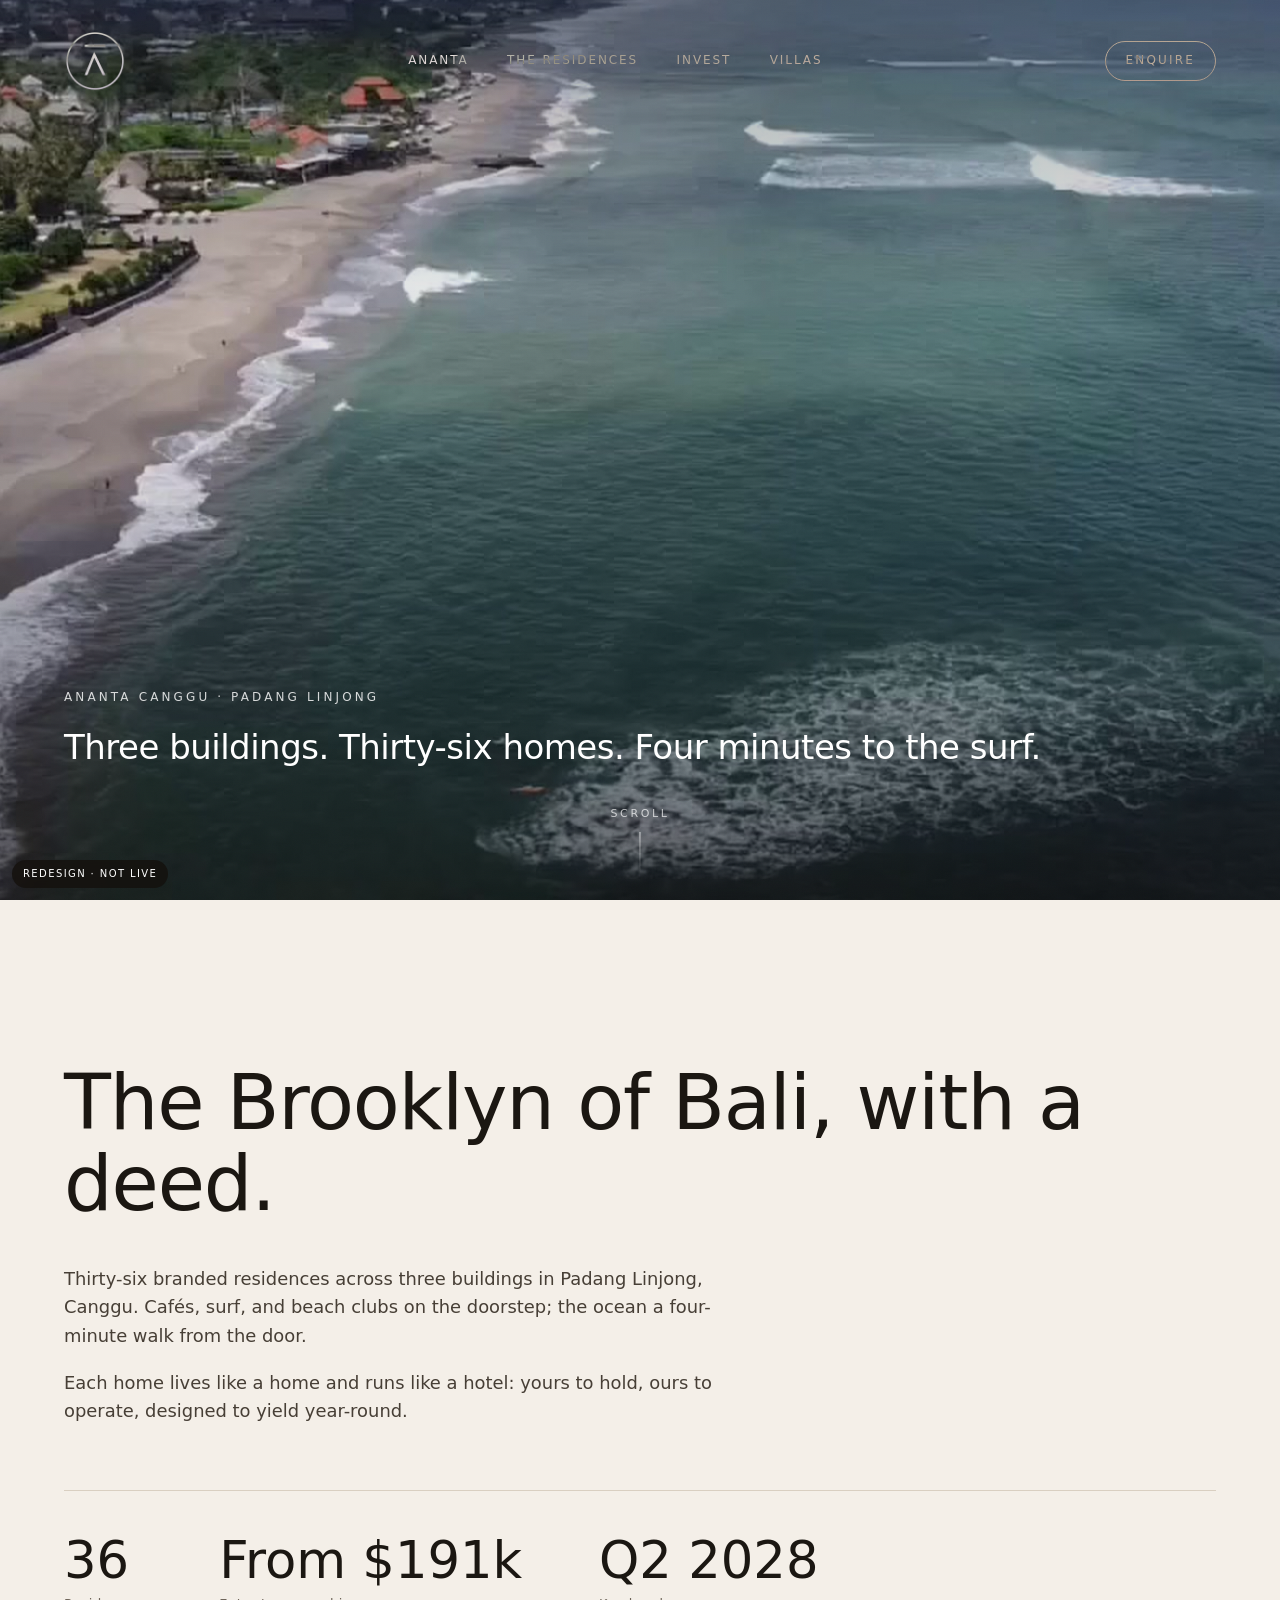
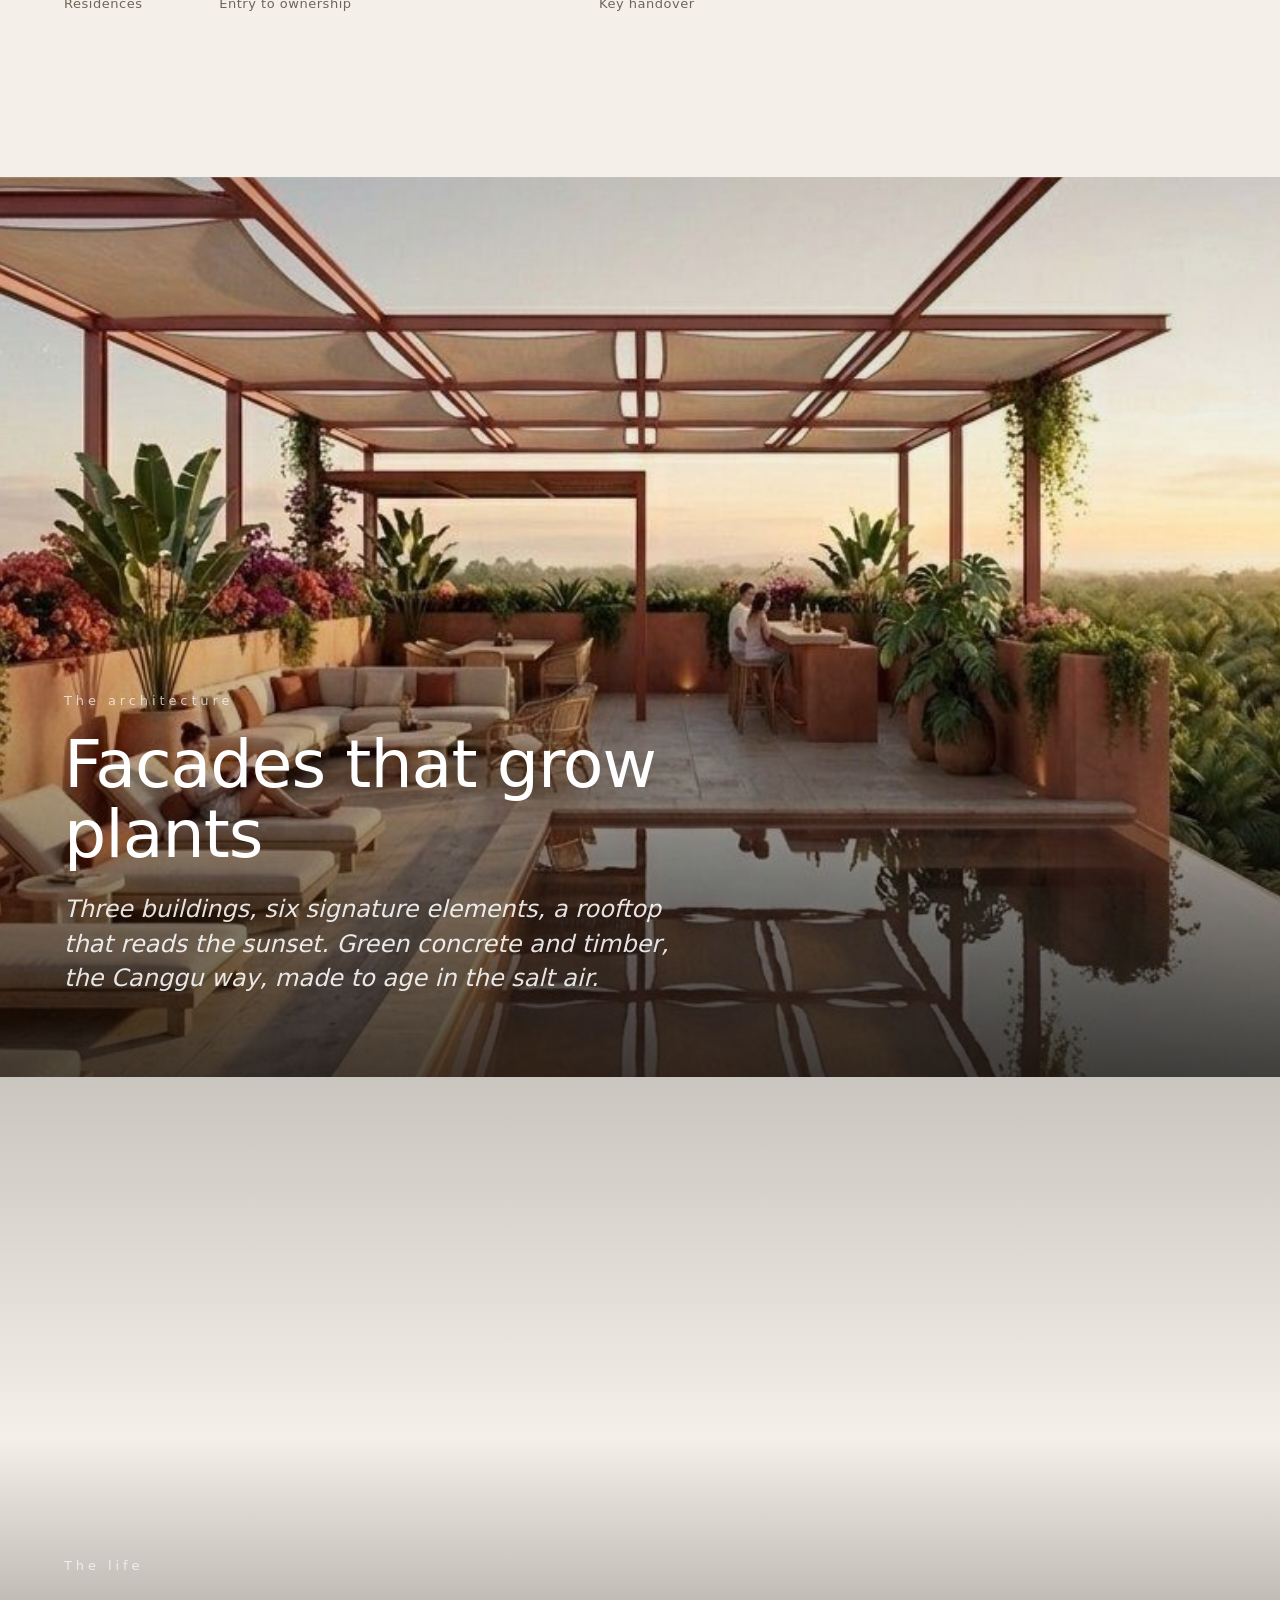
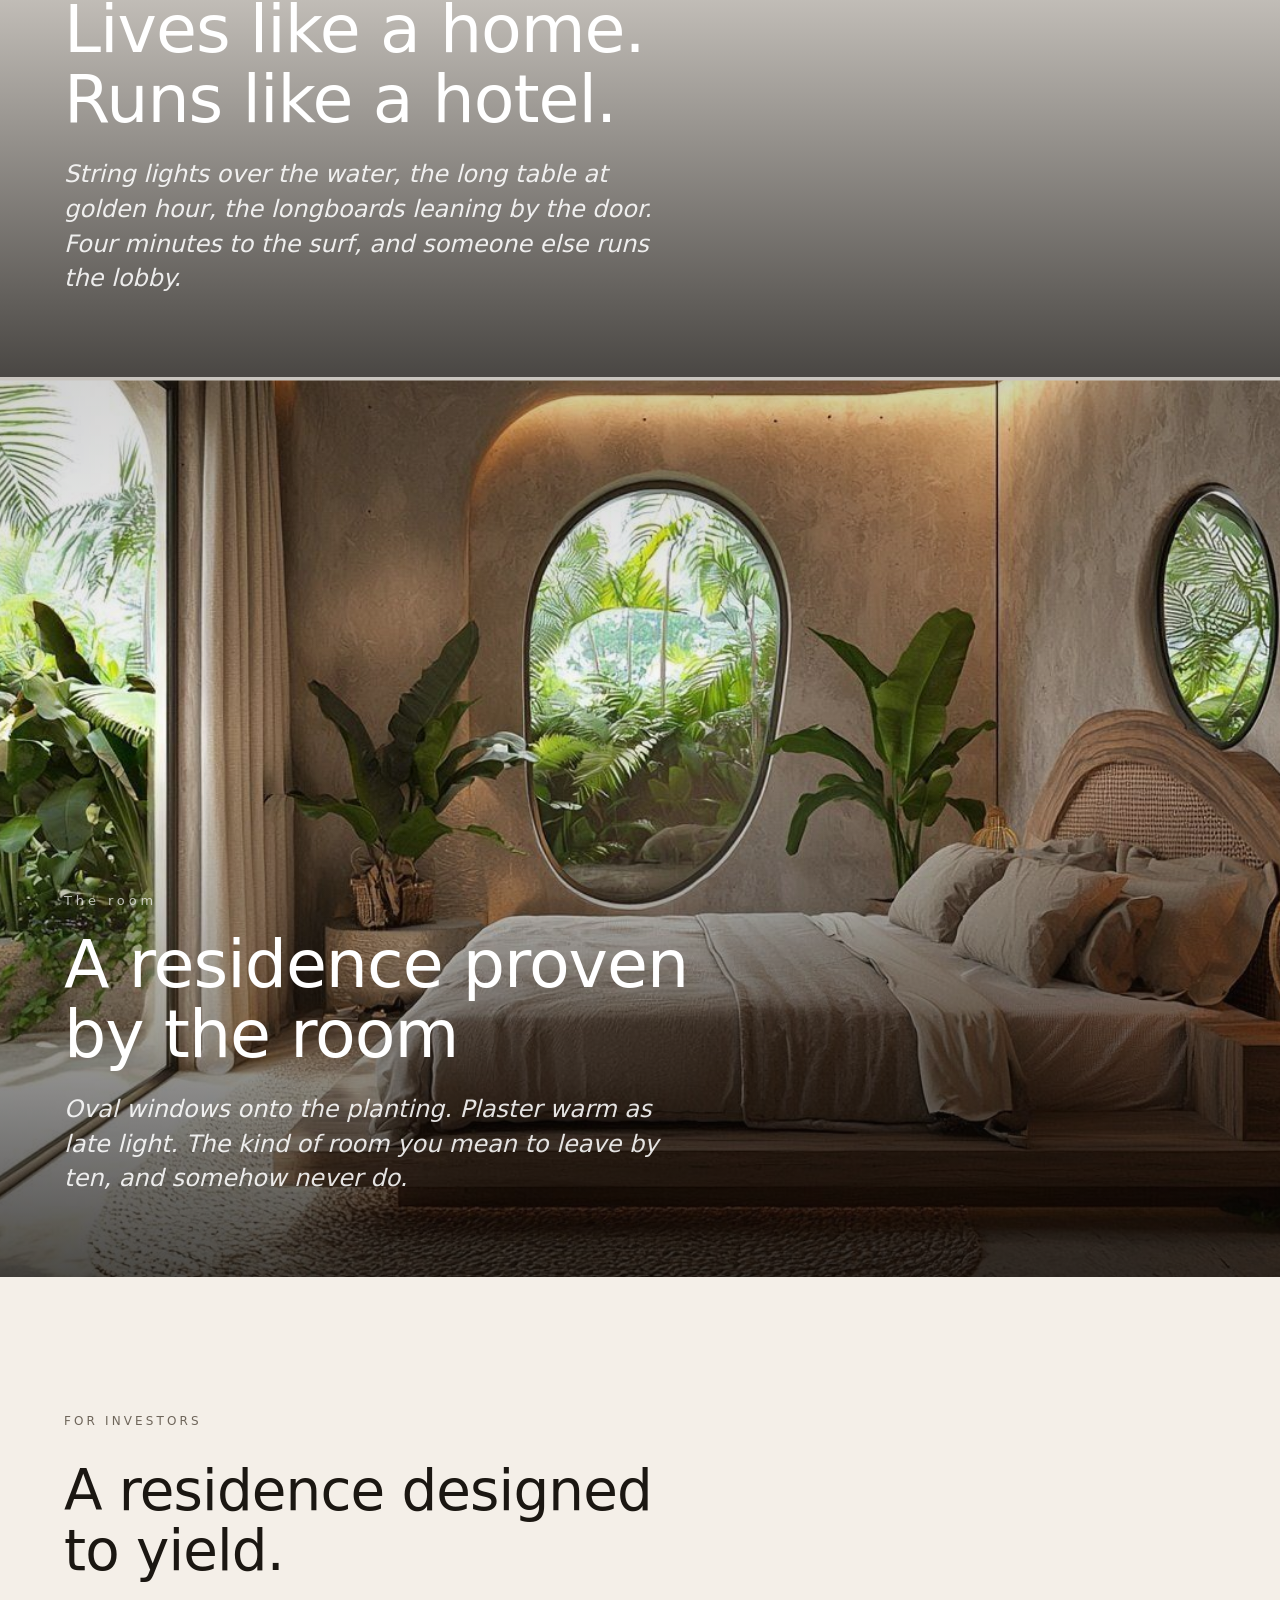
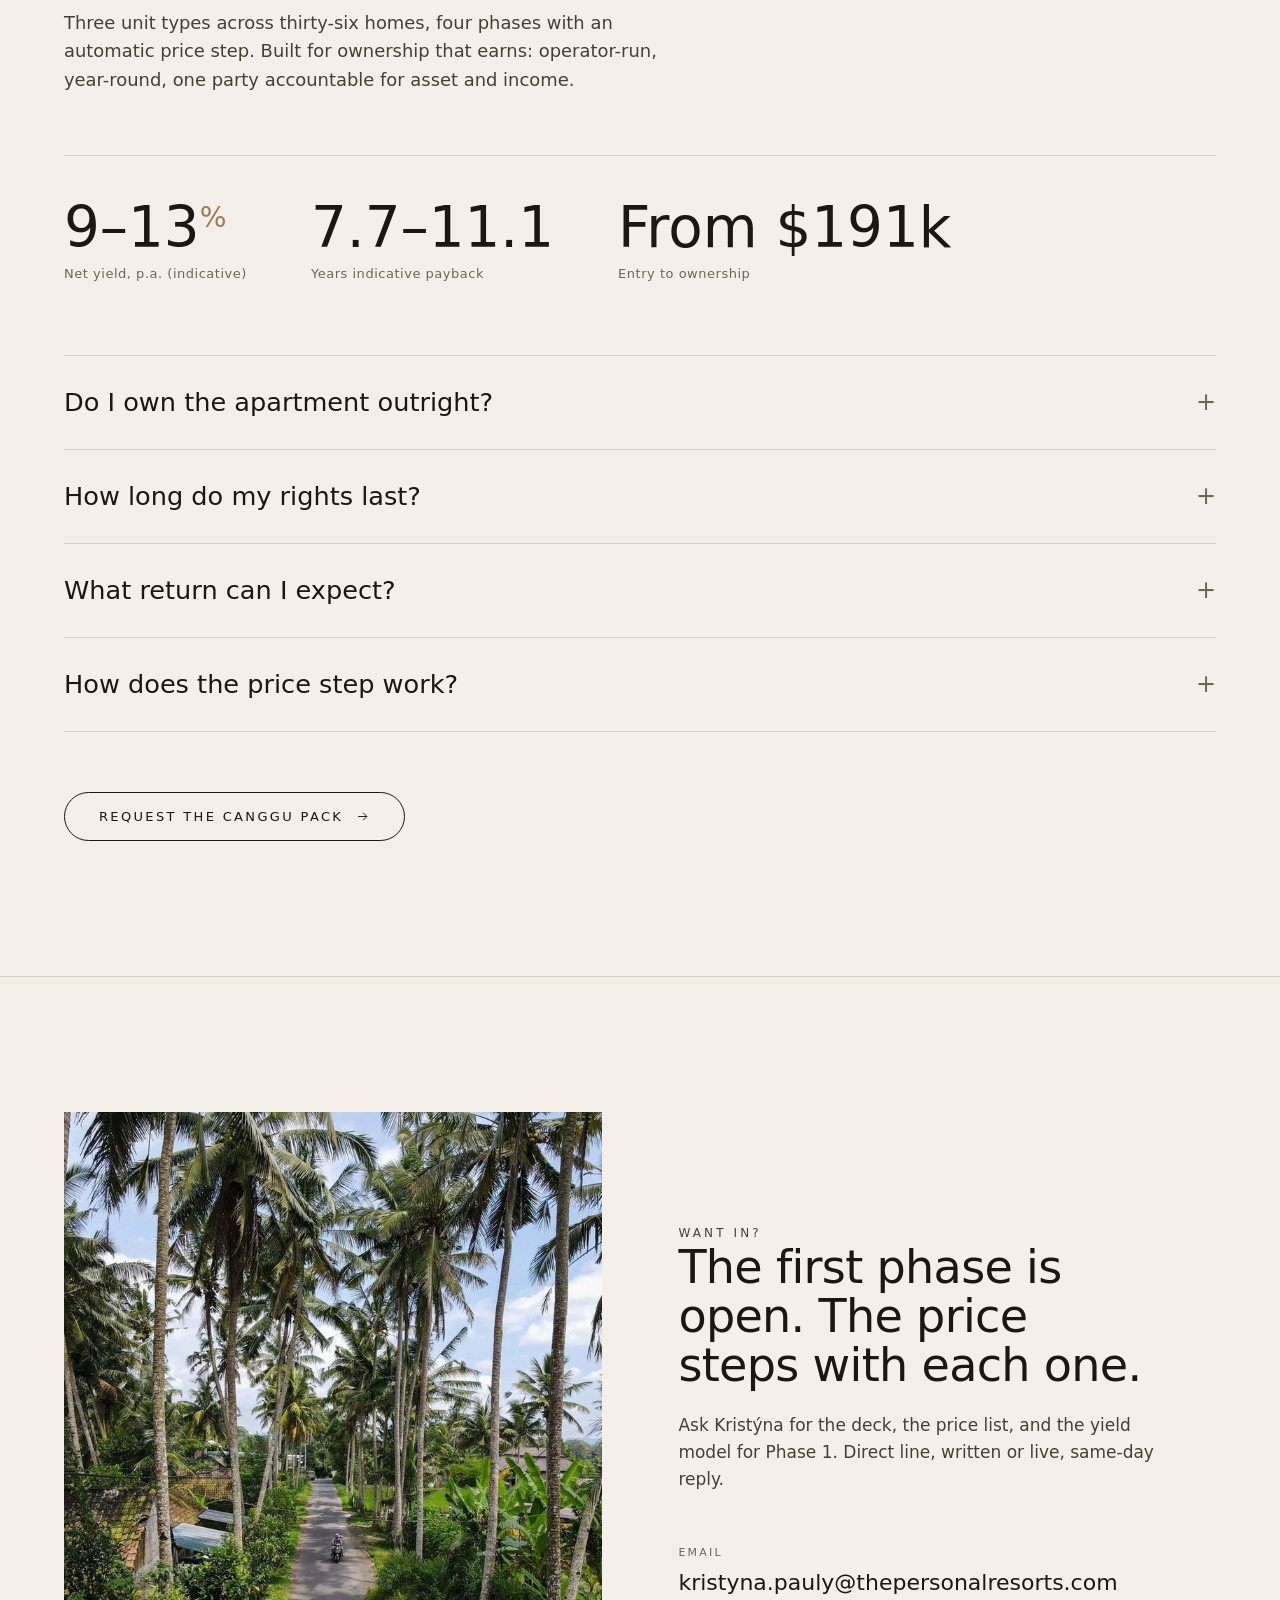
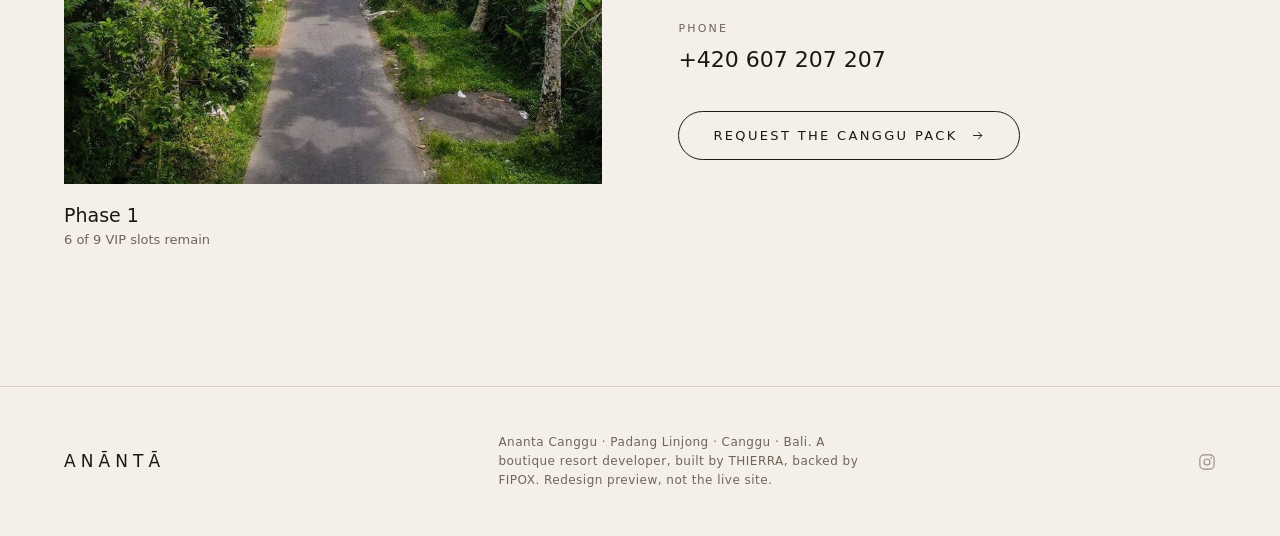
==== commit 91d199c3: "Redesign: zrušeny scroll text revealy, text statickej (jen hero headline najede na load) Na stránce " ====
--- a/apartments/index.html
+++ b/apartments/index.html
@@ -12,11 +12,10 @@
 <meta property="og:image" content="/apartments/og-image.jpg">
 <link rel="icon" type="image/png" sizes="32x32" href="/favicon-32.png">
 <link rel="apple-touch-icon" sizes="180x180" href="/apple-touch-icon.png">
-<link rel="preload" href="/fonts/fraunces-wght-normal.woff2" as="font" type="font/woff2" crossorigin>
-<link rel="preload" href="/fonts/general-sans-400.woff2" as="font" type="font/woff2" crossorigin>
+<link rel="preload" href="/fonts/hanken-grotesk-normal.woff2?v=2" as="font" type="font/woff2" crossorigin>
 <link rel="stylesheet" href="/site.css">
 <script>document.documentElement.classList.add('js')</script>
-<style>.js [data-split],.js [data-reveal]{opacity:0}</style>
+<style>.js [data-hero-line]{opacity:0}</style>
 </head>
 <body>
 
@@ -58,7 +57,7 @@
   <div class="hero__scrim"></div>
   <div class="hero__inner">
     <p class="eyebrow" data-reveal>Ananta Canggu · Padang Linjong</p>
-    <h1 class="display" data-split>Three buildings. Thirty-six homes. Four minutes to the surf.</h1>
+    <h1 class="display" data-hero-line>Three buildings. Thirty-six homes. Four minutes to the surf.</h1>
   </div>
   <div class="scrollcue" aria-hidden="true">Scroll<span></span></div>
 </header>
@@ -91,7 +90,7 @@
 </section>
 
 <section class="panel" id="design">
-  <div class="panel__media" data-clip><img src="/apartments/render-lounge.jpg" alt="The beach club" loading="lazy"></div>
+  <div class="panel__media" data-clip><img src="/beachclub-amber.jpg" alt="The beach club" loading="lazy"></div>
   <div class="panel__scrim"></div>
   <div class="panel__cap">
     <p class="panel__time" data-reveal>The life</p>
--- a/site.css
+++ b/site.css
@@ -9,12 +9,14 @@
 @font-face{font-family:'General Sans';src:url('/fonts/general-sans-400.woff2') format('woff2');font-weight:400;font-style:normal;font-display:swap}
 @font-face{font-family:'General Sans';src:url('/fonts/general-sans-500.woff2') format('woff2');font-weight:500;font-style:normal;font-display:swap}
 @font-face{font-family:'General Sans';src:url('/fonts/general-sans-600.woff2') format('woff2');font-weight:600;font-style:normal;font-display:swap}
+@font-face{font-family:'Hanken Grotesk';src:url('/fonts/hanken-grotesk-normal.woff2?v=2') format('woff2');font-weight:300 700;font-style:normal;font-display:swap}
+@font-face{font-family:'Hanken Grotesk';src:url('/fonts/hanken-grotesk-italic.woff2?v=2') format('woff2');font-weight:300 700;font-style:italic;font-display:swap}
 
 :root{
   --cream:#F4EFE8;--cream-2:#EAE2D5;--ink:#1B1712;--soft:#6E655A;--line:#D9CFC1;
   --dark:#14100C;--accent:#9C7B58;
-  --serif:'Fraunces',Georgia,'Times New Roman',serif;
-  --sans:'General Sans',system-ui,-apple-system,sans-serif;
+  --serif:'Hanken Grotesk',system-ui,sans-serif;  /* display family = hba-like grotesk sans (was Fraunces serif) */
+  --sans:'Hanken Grotesk',system-ui,-apple-system,sans-serif;
   --pad:clamp(20px,5vw,90px);--ease:cubic-bezier(.22,.61,.36,1);
 }
 *{margin:0;padding:0;box-sizing:border-box}
@@ -32,7 +34,7 @@
 
 /* type primitives */
 .eyebrow{font-family:var(--sans);font-weight:500;font-size:12px;letter-spacing:.26em;text-transform:uppercase;color:var(--soft)}
-.display{font-family:var(--serif);font-weight:340;line-height:1.05;letter-spacing:-.01em}
+.display{font-family:var(--serif);font-weight:450;line-height:1.06;letter-spacing:-.015em}
 .lede{font-family:var(--serif);font-weight:330;font-size:clamp(22px,2.6vw,32px);line-height:1.35}
 .sensory{font-family:var(--serif);font-style:italic;font-weight:360;font-size:clamp(18px,2vw,24px);line-height:1.45}
 .ln{will-change:transform}
@@ -52,10 +54,11 @@
 .hero{position:relative;height:100svh;min-height:560px;overflow:hidden;background:var(--dark)}
 .hero__media{position:absolute;inset:-15% 0}
 .hero__media video,.hero__media img{width:100%;height:100%;object-fit:cover}
-.hero__scrim{position:absolute;inset:0;background:linear-gradient(180deg,rgba(10,8,6,.5) 0%,rgba(10,8,6,.14) 16%,rgba(10,8,6,.04) 40%,rgba(10,8,6,.66) 100%)}
+.hero__scrim{position:absolute;inset:0;background:linear-gradient(180deg,rgba(10,8,6,.34) 0%,rgba(10,8,6,.10) 32%,rgba(10,8,6,.18) 60%,rgba(10,8,6,.60) 100%)}
 .hero__inner{position:absolute;inset:0;display:flex;flex-direction:column;justify-content:flex-end;padding:0 var(--pad) clamp(86px,15vh,150px);color:#fff}
 .hero .eyebrow{color:rgba(255,255,255,.82);margin-bottom:22px}
-.hero h1{font-size:clamp(38px,6.6vw,100px);max-width:15ch;color:#fff}
+.hero__wordmark{display:block;width:min(62vw,720px);aspect-ratio:782.5 / 153;background-color:#fff;-webkit-mask:url(/ananta-wordmark.svg) center/contain no-repeat;mask:url(/ananta-wordmark.svg) center/contain no-repeat;filter:drop-shadow(0 3px 32px rgba(10,8,6,.42));margin-bottom:clamp(18px,2.4vh,28px)}
+.hero__tag{font-family:var(--serif);font-weight:340;font-size:clamp(19px,2.2vw,30px);line-height:1.22;letter-spacing:-.01em;max-width:22ch;color:#fff;text-shadow:0 2px 28px rgba(10,8,6,.46)}
 .hero__sub{margin-top:26px;font-weight:300;font-size:clamp(15px,1.5vw,18px);color:rgba(255,255,255,.8);max-width:36ch}
 .scrollcue{position:absolute;left:50%;bottom:26px;transform:translateX(-50%);color:rgba(255,255,255,.7);font-family:var(--sans);font-size:11px;letter-spacing:.24em;text-transform:uppercase;display:flex;flex-direction:column;align-items:center;gap:9px}
 .scrollcue span{width:1px;height:42px;background:linear-gradient(rgba(255,255,255,.7),rgba(255,255,255,0));animation:cue 2.4s var(--ease) infinite}
@@ -90,15 +93,42 @@
 .project__meta{list-style:none;font-family:var(--sans);font-size:13.5px;letter-spacing:.02em;color:rgba(255,255,255,.82);text-align:right;line-height:1.9}
 .project__cta{display:inline-flex;align-items:center;gap:10px;margin-top:14px;font-weight:500;font-size:12px;letter-spacing:.2em;text-transform:uppercase;border-bottom:1px solid rgba(255,255,255,.5);padding-bottom:5px}
 
-/* project showcase: tall section, sticky panel, images cross-fade on scroll */
-.showcase{position:relative;height:300vh}
-.showcase__sticky{position:sticky;top:0;height:100svh;display:block;overflow:hidden;color:#fff}
-.showcase__media{position:absolute;inset:0}
-.showcase__img{position:absolute;inset:0;width:100%;height:100%;object-fit:cover;opacity:0}
-.showcase__scrim{position:absolute;inset:0;background:linear-gradient(180deg,rgba(8,6,4,.2),rgba(8,6,4,0)35%,rgba(8,6,4,.8))}
-.showcase__body{position:absolute;left:0;right:0;bottom:0;padding:0 var(--pad) clamp(46px,7vh,86px);display:flex;flex-wrap:wrap;justify-content:space-between;align-items:flex-end;gap:30px}
-.showcase__count{position:absolute;right:var(--pad);top:clamp(90px,14vh,130px);font-family:var(--sans);font-size:12px;letter-spacing:.2em;color:rgba(255,255,255,.6)}
-@media(max-width:768px){.showcase{height:220vh}.showcase__body{flex-direction:column;align-items:flex-start}}
+/* ---------------------------------------------------------------------------
+   Project showcase — hba-style cover-stack. One pinned caption per project; the
+   lead image is full-bleed, each following image is smaller (contained) and slides
+   UP to COVER the previous, which stays behind dimmed — the soft overlap that reads
+   as a blend ("přelínání"). Motion layout (sticky + stacked absolute layers) is gated
+   on .js; without JS / reduced motion the images simply flow, caption pinned at the foot. */
+.showcase{position:relative;background:var(--dark);color:#fff}
+.showcase__sticky{position:relative;display:block;color:inherit;background:var(--dark)}
+.showcase__media{position:relative}
+.showcase__shot{position:relative;display:block;margin:0}
+.showcase__shot img{display:block;width:100%;height:auto;object-fit:cover}
+.showcase__shot--inset{padding:6svh clamp(28px,8vw,120px)}
+.showcase__dim{display:none}
+.showcase__scrim{position:absolute;inset:0;z-index:4;pointer-events:none;background:linear-gradient(180deg,rgba(8,6,4,.34),rgba(8,6,4,0)26%,rgba(8,6,4,0)50%,rgba(8,6,4,.84))}
+.showcase__count{position:absolute;z-index:5;right:var(--pad);top:clamp(90px,14vh,130px);font-family:var(--sans);font-size:12px;letter-spacing:.2em;color:rgba(255,255,255,.62)}
+.showcase__body{position:absolute;z-index:5;left:0;right:0;bottom:0;padding:0 var(--pad) clamp(46px,7vh,86px);display:flex;flex-wrap:wrap;justify-content:space-between;align-items:flex-end;gap:30px}
+/* motion layout: pin the viewport, stack the images as full-screen layers.
+   Each inset's figure is transparent and only its contained image rides up; the
+   dimming is a separate, NON-moving layer (.showcase__dim) that fades in over the
+   scene behind it — so the background darkens in place (like hba) instead of a hard
+   shadow edge sliding up with the image. */
+.js .showcase{height:240vh}
+.js .showcase__sticky{position:sticky;top:0;height:100svh;overflow:hidden}
+.js .showcase__media{position:absolute;inset:0}
+.js .showcase__shot{position:absolute;inset:0;display:grid;place-items:center;will-change:transform}
+.js .showcase__shot--lead{padding:0}
+.js .showcase__shot--lead img{width:100%;height:100svh}
+.js .showcase__shot--inset{padding:0 0 13svh;background:transparent}
+.js .showcase__shot--inset img{width:min(76vw,1180px);height:62svh}
+.js .showcase__dim{display:block;position:absolute;inset:0;background:#080a09;opacity:0;pointer-events:none}
+@media(max-width:768px){
+  .js .showcase{height:220vh}
+  .js .showcase__shot--inset{padding:0 0 16svh}
+  .js .showcase__shot--inset img{width:88vw;height:54svh}
+  .showcase__body{flex-direction:column;align-items:flex-start}
+}
 
 /* panels (day-in-life / lifestyle) */
 .panel{position:relative;height:100svh;min-height:600px;overflow:hidden}
@@ -185,14 +215,15 @@
 
 @media(max-width:768px){
   body{font-size:16px}
-  .hero h1{font-size:clamp(38px,11vw,60px)}
+  .hero__wordmark{width:78vw}
+  .hero__tag{font-size:clamp(17px,4.4vw,22px)}
   .panel__title,.project__name{font-size:clamp(30px,9vw,48px)}
   .prolog__head,.invest__head{font-size:clamp(28px,8vw,40px)}
   .project__body{flex-direction:column;align-items:flex-start}.project__meta{text-align:left}
   .panel,.hero,.project{min-height:520px}
 }
 @media(prefers-reduced-motion:reduce){
-  html.js [data-split],html.js [data-reveal]{opacity:1!important;transform:none!important}
+  html.js [data-hero-line]{opacity:1!important;transform:none!important}
   .panel__media,.project__media img,.panel__media img{transform:none!important;clip-path:none!important}
   .scrollcue span,.ticker__dot{animation:none}.grain{display:none}
   *{scroll-behavior:auto!important}
@@ -233,3 +264,22 @@
 .contact__actions{margin-top:34px;display:flex;flex-wrap:wrap;gap:14px}
 .btn--ghost{background:none;border:1px solid var(--line);color:var(--ink)}
 .btn--ghost:hover{background:var(--ink);color:var(--cream);border-color:var(--ink)}
+
+/* Who we are — brand-level intro (hba-style editorial), sits right under the hero */
+.brandintro{background:var(--cream);padding:clamp(90px,16vh,180px) var(--pad);border-bottom:1px solid var(--line)}
+.brandintro__grid{display:grid;grid-template-columns:1.05fr 1fr;gap:clamp(28px,5vw,86px);align-items:start}
+.brandintro__head{font-size:clamp(30px,4.2vw,58px);max-width:15ch}
+.brandintro__body{padding-top:clamp(6px,1vw,16px)}
+.brandintro__body .lede{margin-bottom:22px}
+.brandintro__img{margin-top:clamp(50px,8vh,100px);width:100%;aspect-ratio:16 / 7;overflow:hidden}
+.brandintro__img img{width:100%;height:100%;object-fit:cover}
+@media(max-width:860px){.brandintro__grid{grid-template-columns:1fr;gap:22px}.brandintro__img{aspect-ratio:16 / 10}}
+
+/* For-investors bridge: the life → the return, with a clear, prominent deck CTA */
+.bridge{text-align:center}
+.bridge__inner{max-width:780px;margin:0 auto}
+.bridge__head{font-size:clamp(32px,5vw,68px);margin-top:8px}
+.bridge__lead{margin:26px auto 0;max-width:52ch;font-size:clamp(16px,1.3vw,19px);color:#473f36}
+.bridge__cta{margin-top:42px;display:flex;flex-direction:column;align-items:center;gap:14px}
+.bridge__cta-note{font-family:var(--sans);font-size:13px;letter-spacing:.01em;color:var(--soft)}
+.btn--lg{padding:19px 42px;font-size:14px}
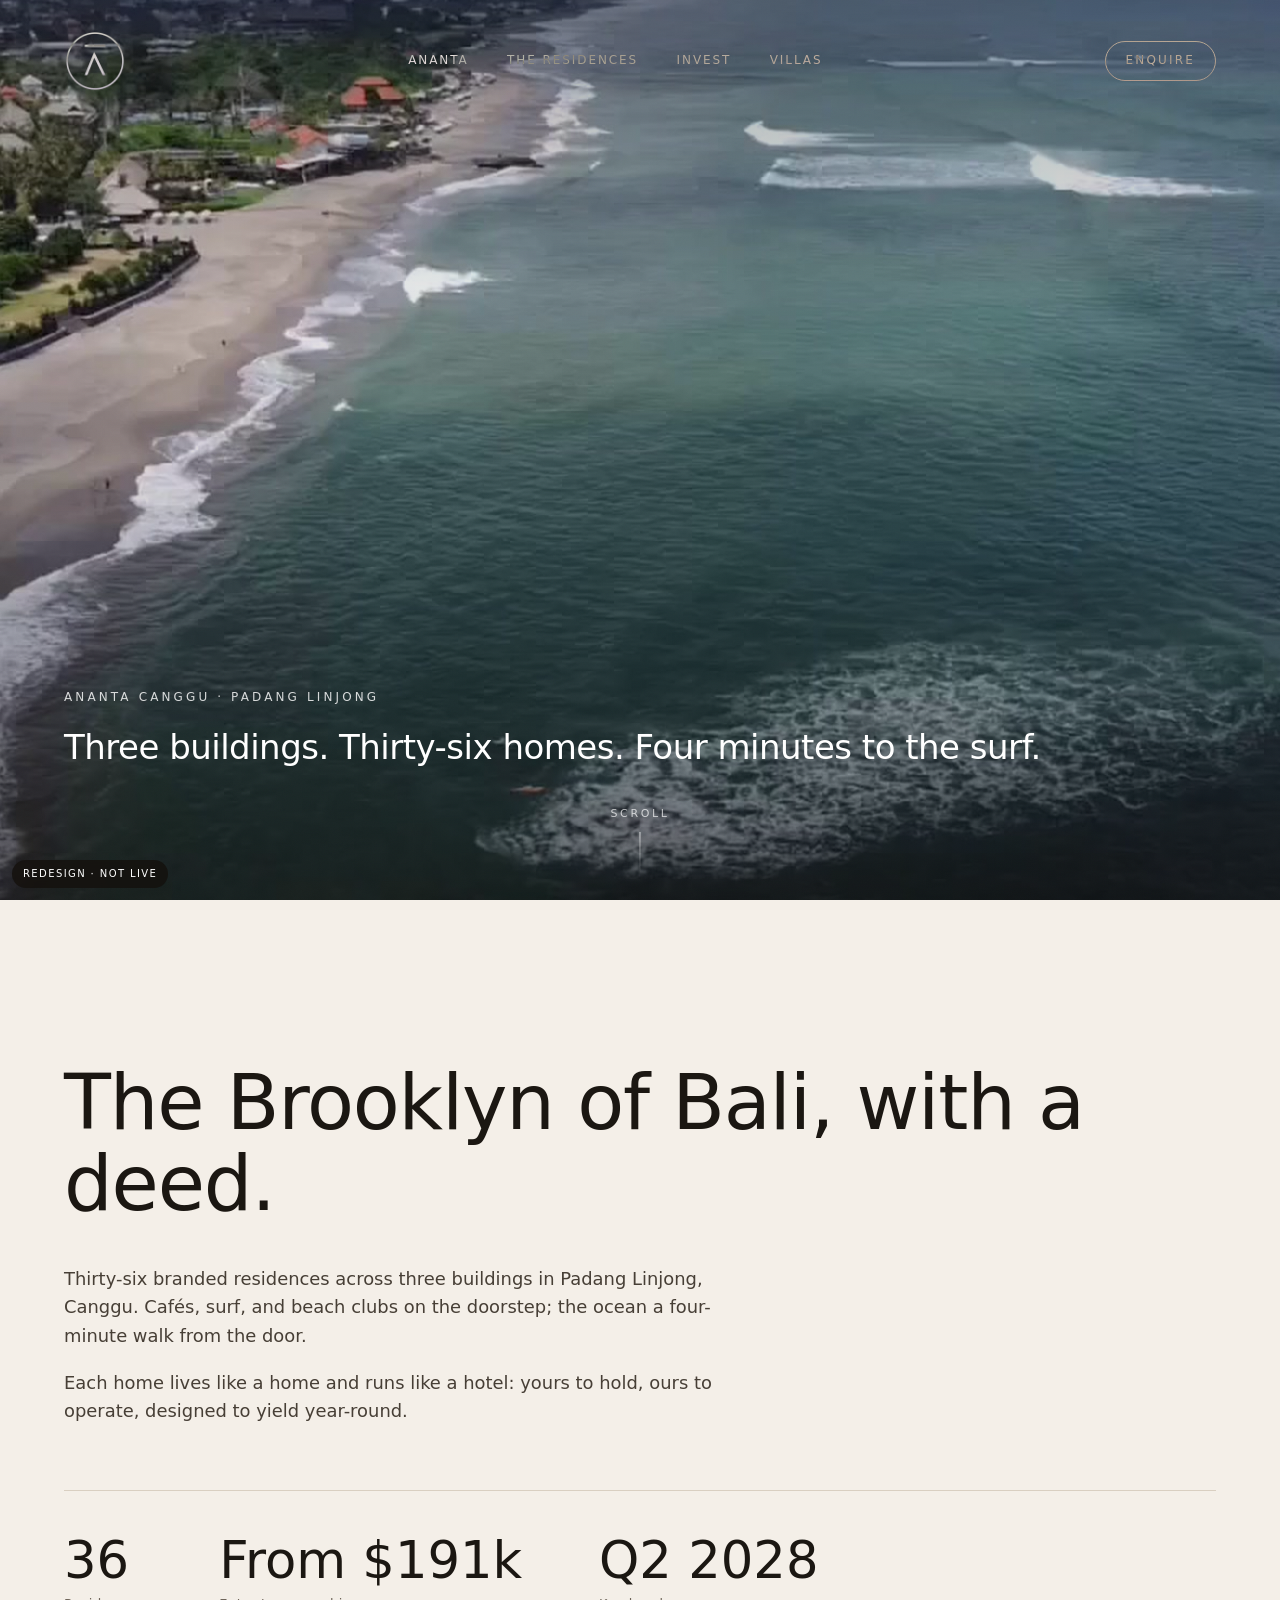
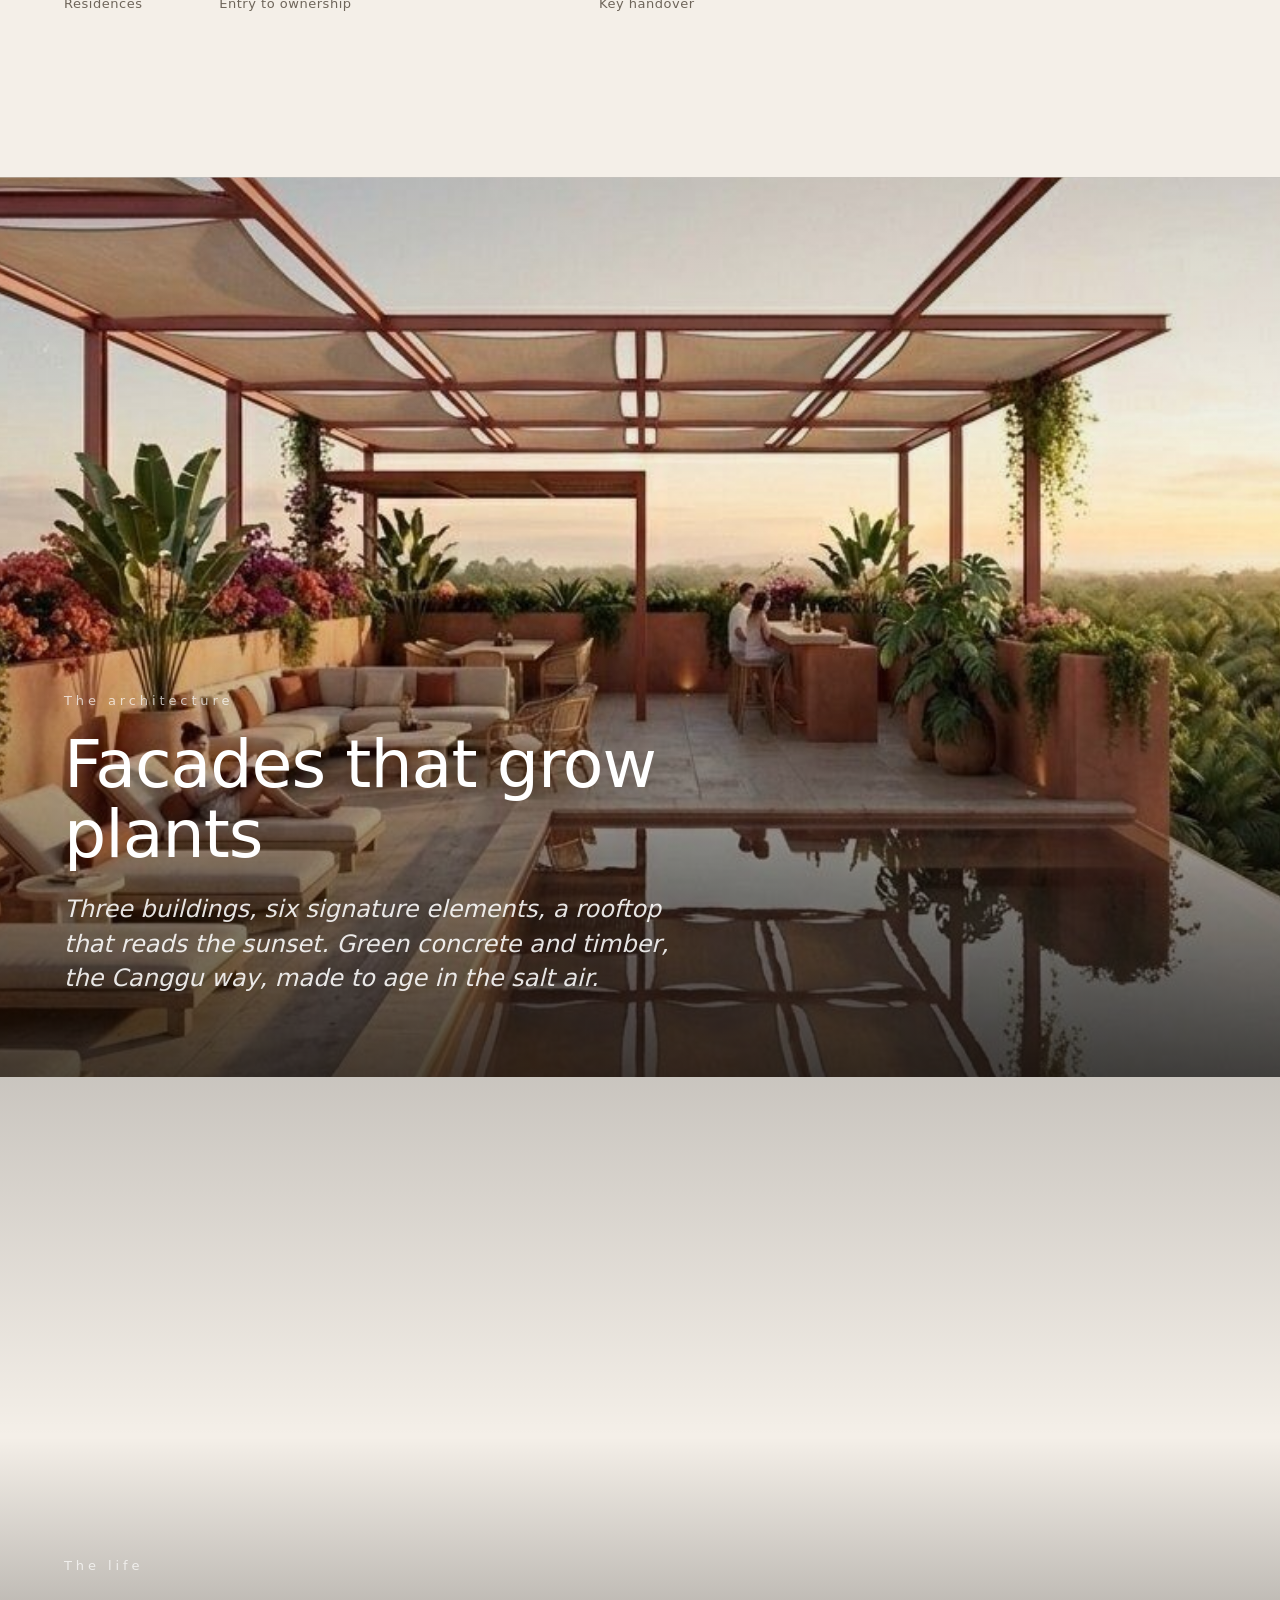
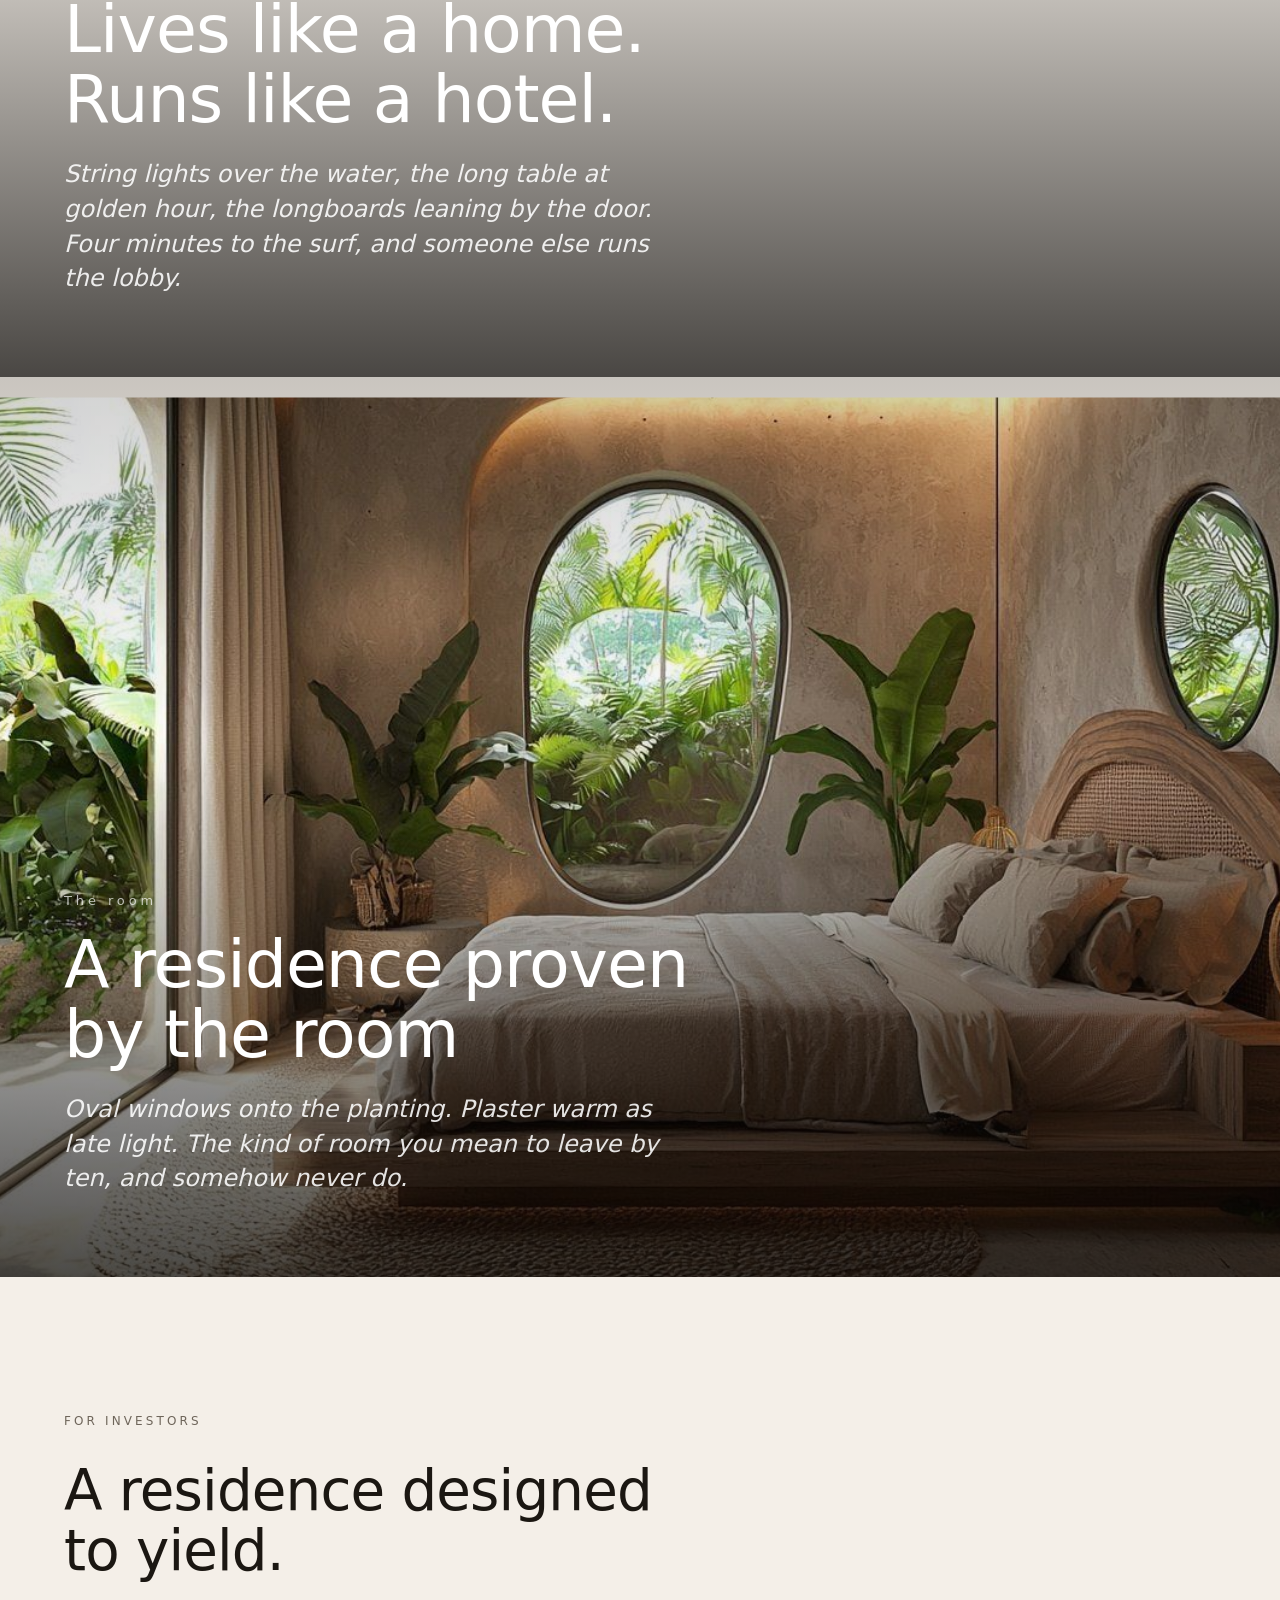
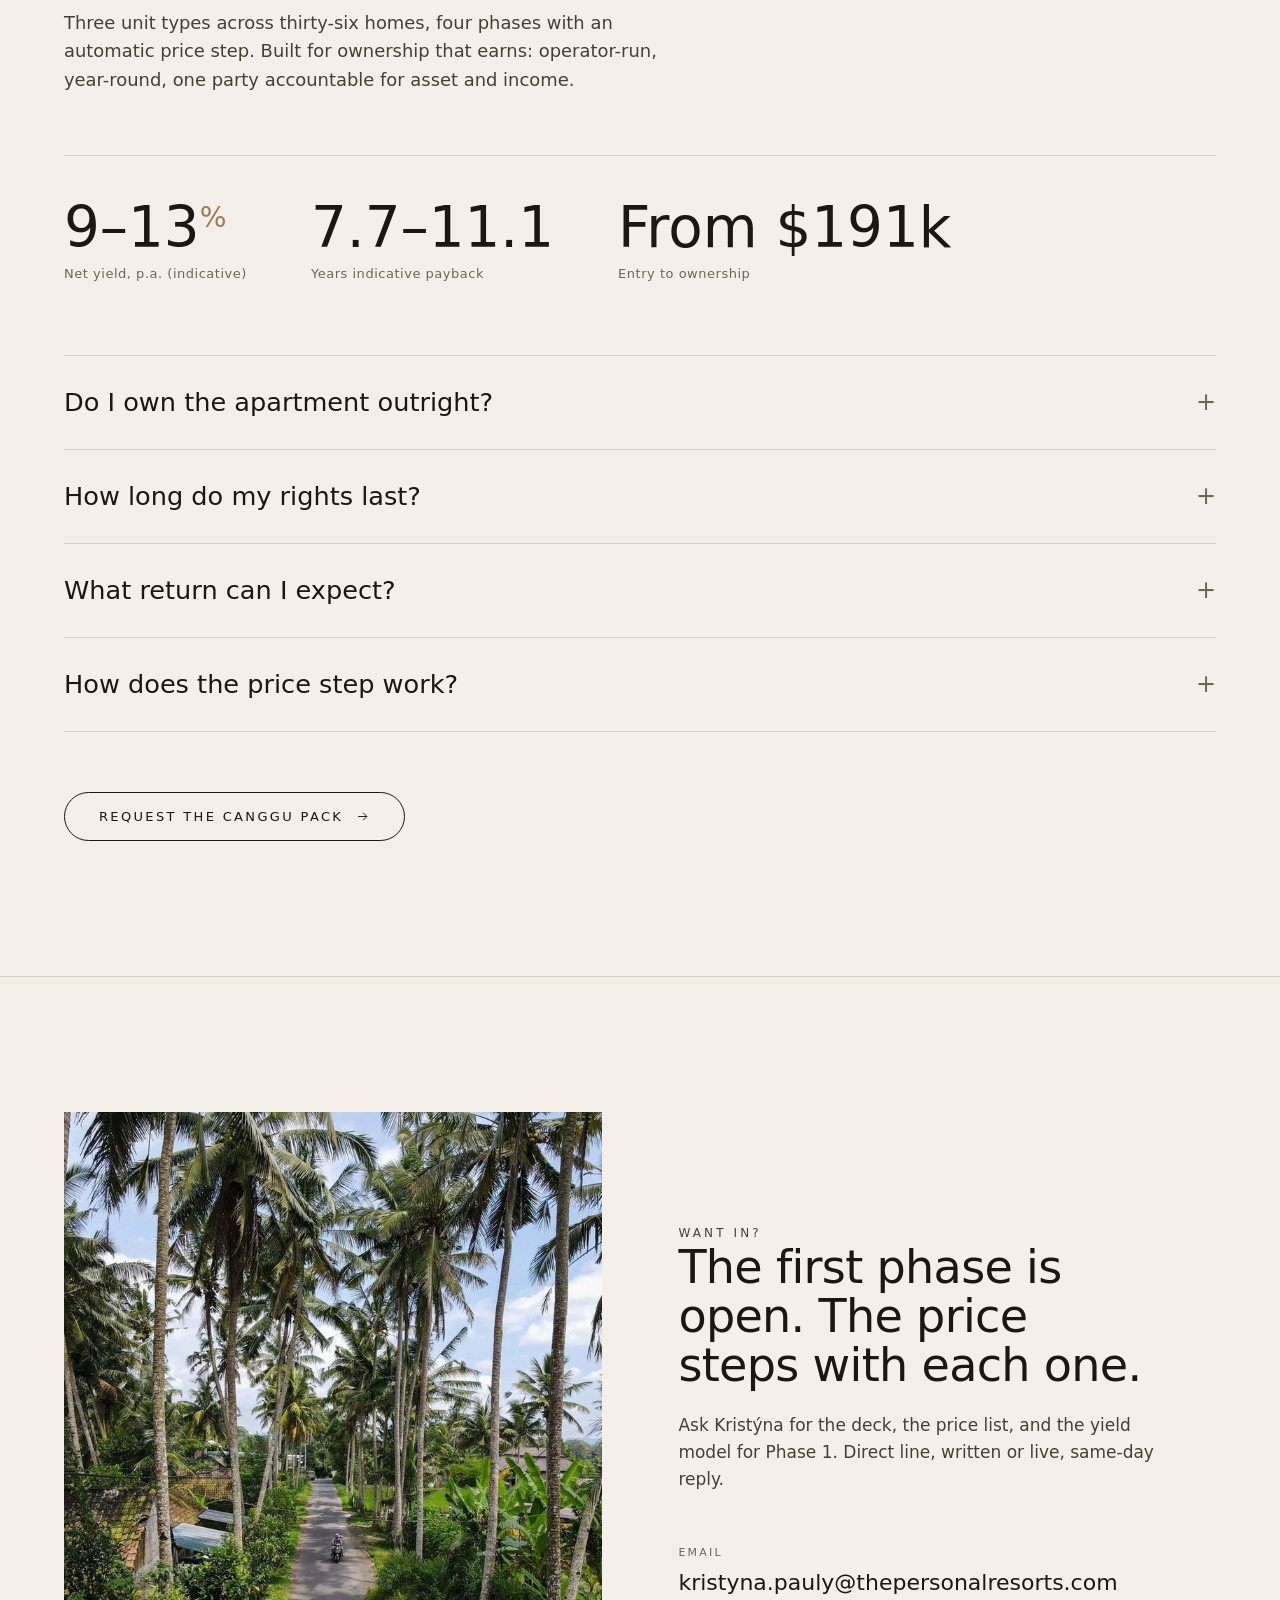
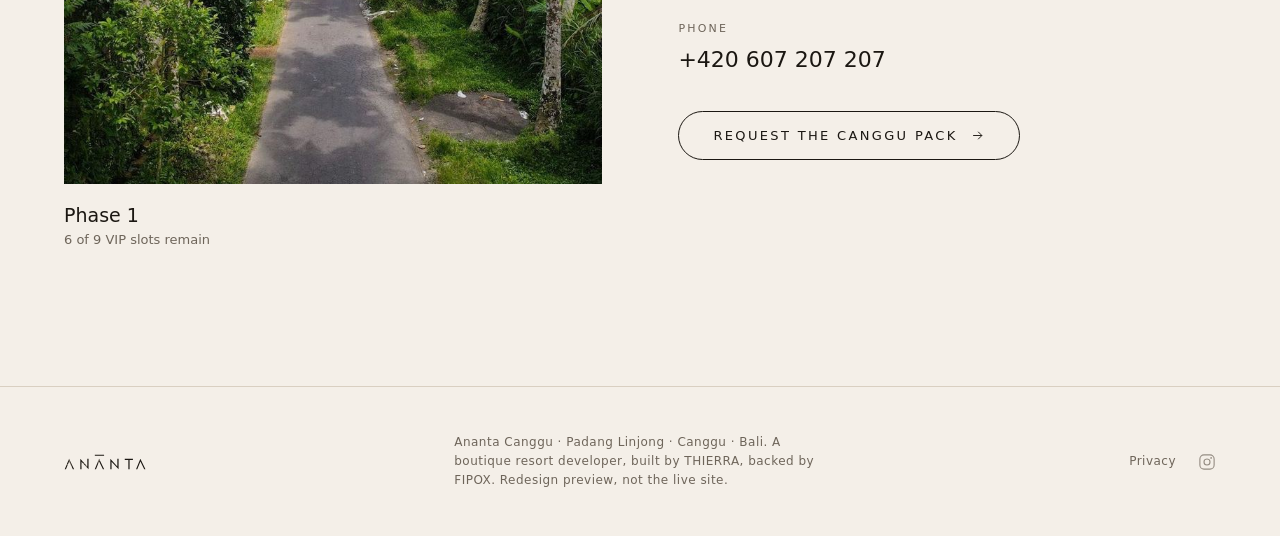
==== commit 49f8948b: "Landing + subpages: Who-we-are rice video, unified pack CTA, trimmed 'end to end', footer privacy li" ====
--- a/apartments/index.html
+++ b/apartments/index.html
@@ -159,7 +159,10 @@
 <footer class="foot">
   <span class="foot__brand">Anāntā</span>
   <span class="foot__note">Ananta Canggu · Padang Linjong · Canggu · Bali. A boutique resort developer, built by THIERRA, backed by FIPOX. Redesign preview, not the live site.</span>
-  <a class="social-ig" href="https://www.instagram.com/anantavillasbali/" target="_blank" rel="noopener noreferrer" aria-label="Ananta on Instagram"><svg width="18" height="18" viewBox="0 0 24 24" fill="none" stroke="currentColor" stroke-width="1.5"><rect x="2.5" y="2.5" width="19" height="19" rx="5.5"/><circle cx="12" cy="12" r="4"/><circle cx="17.5" cy="6.5" r="1.15" fill="currentColor" stroke="none"/></svg></a>
+  <span class="foot__right">
+    <a class="foot__link" href="/privacy/">Privacy</a>
+    <a class="social-ig" href="https://www.instagram.com/anantavillasbali/" target="_blank" rel="noopener noreferrer" aria-label="Ananta on Instagram"><svg width="18" height="18" viewBox="0 0 24 24" fill="none" stroke="currentColor" stroke-width="1.5"><rect x="2.5" y="2.5" width="19" height="19" rx="5.5"/><circle cx="12" cy="12" r="4"/><circle cx="17.5" cy="6.5" r="1.15" fill="currentColor" stroke="none"/></svg></a>
+  </span>
 </footer>
 
 <!-- Lead capture modal -->
@@ -179,12 +182,12 @@
         <label class="modal__check"><input type="checkbox" name="marketing_consent"> <span>I would also like to receive occasional news, updates and investment opportunities from The Personal Resorts BALI s.r.o. I understand that I can unsubscribe at any time. <em>(optional)</em></span></label>
         <div class="cf-turnstile-target"></div>
         <p data-lead-error class="modal__error" style="display:none">Something went wrong and your request was not sent. Please try again.</p>
-        <button class="modal__send" type="submit">Send me the deck →</button>
+        <button class="modal__send" type="submit">Send me the pack →</button>
       </form>
     </div>
     <div id="packSuccess" class="modal__success" style="display:none">
       <p class="tick">✓</p>
-      <h3>Here is your deck.</h3>
+      <h3>Here is your pack.</h3>
       <p class="modal__lead">Open the Canggu investor pack. We'll be in touch shortly.</p>
       <a class="modal__pack-link" href="/apartments/Ananta_Investor_Pack.pdf" target="_blank" rel="noopener">Open investor pack →</a>
     </div>
--- a/site.css
+++ b/site.css
@@ -60,6 +60,37 @@
 .hero__wordmark{display:block;width:min(62vw,720px);aspect-ratio:782.5 / 153;background-color:#fff;-webkit-mask:url(/ananta-wordmark.svg) center/contain no-repeat;mask:url(/ananta-wordmark.svg) center/contain no-repeat;filter:drop-shadow(0 3px 32px rgba(10,8,6,.42));margin-bottom:clamp(18px,2.4vh,28px)}
 .hero__tag{font-family:var(--serif);font-weight:340;font-size:clamp(19px,2.2vw,30px);line-height:1.22;letter-spacing:-.01em;max-width:22ch;color:#fff;text-shadow:0 2px 28px rgba(10,8,6,.46)}
 .hero__sub{margin-top:26px;font-weight:300;font-size:clamp(15px,1.5vw,18px);color:rgba(255,255,255,.8);max-width:36ch}
+/* landing hero — osmo-style cut-out parallax: palm-free bg plate (far) / dark wordmark+tagline (mid) /
+   palm cutout (near) / cream fade (front, bottom). At rest the fg palms sit over the empty plate so it
+   reads as one beach photo; on scroll the layers drift at different rates (plate lags, wordmark rises,
+   palms rise fastest) and the wordmark is sandwiched between them. The bottom fades into the cream
+   "Who we are" section so the sand/ground connects to the page below. Scoped to .hero--cutout so the
+   shared .hero/.hero__inner/.hero__scrim used by the subpages stay untouched. */
+.hero--cutout{background:var(--cream)}
+.hero__layer{position:absolute;inset:0;will-change:transform}
+.hero__layer picture{display:contents}
+.hero__layer img{width:100%;height:100%;object-fit:cover;display:block}
+.hero--cutout .hero__bg{z-index:1}
+.hero--cutout .hero__bg img{transform:scale(1.2)}
+.hero--cutout .hero__fg{z-index:4;pointer-events:none}
+.hero--cutout .hero__fg img{transform:scale(1.2)}
+/* light atmosphere only — the centre sky stays bright so the dark wordmark reads. soft corner lift + faint top shade, no centre darkening */
+.hero--cutout .hero__scrim{z-index:2;background:radial-gradient(125% 80% at 50% 34%,rgba(255,255,255,.20) 0%,rgba(255,255,255,0) 46%),linear-gradient(180deg,rgba(22,30,36,.14) 0%,rgba(22,30,36,0) 22%,rgba(22,30,36,0) 100%)}
+/* wordmark group sits in the open upper-centre sky — biased up off the geometric centre via the large padding-bottom */
+.hero--cutout .hero__inner{z-index:3;justify-content:center;align-items:center;text-align:center;padding:0 var(--pad) clamp(120px,24vh,260px)}
+.hero--cutout .hero__wordmark{width:min(48vw,580px);background-color:var(--ink);filter:drop-shadow(0 1px 22px rgba(20,24,28,.16));margin-bottom:clamp(14px,2.2vh,24px)}
+.hero--cutout .hero__tag{max-width:26ch;color:var(--ink);text-shadow:none;opacity:.8}
+/* the sand/ground dissolves into the cream "Who we are" section below — osmo "the ground connects to the page" */
+.hero--cutout .hero__fade{position:absolute;left:0;right:0;bottom:-1px;height:42%;z-index:5;pointer-events:none;background:linear-gradient(180deg,rgba(244,239,232,0) 0%,rgba(244,239,232,.4) 50%,rgba(244,239,232,.9) 85%,var(--cream) 100%)}
+.hero--cutout .scrollcue{z-index:6;color:rgba(27,23,18,.55)}
+.hero--cutout .scrollcue span{background:linear-gradient(rgba(27,23,18,.5),rgba(27,23,18,0))}
+/* mobile: portrait composition (palm crowns frame the top corners, see /hero-bali*-m.webp). Barely scale so the framing palms aren't cropped; logo drops into the open mid-sky between palms and beach */
+@media(max-width:768px){
+  .hero--cutout .hero__bg img{transform:scale(1.03)}
+  .hero--cutout .hero__fg img{transform:scale(1.03)}
+  .hero--cutout .hero__inner{justify-content:center;padding:0 var(--pad) clamp(40px,9vh,90px)}
+  .hero--cutout .hero__fade{height:32%}
+}
 .scrollcue{position:absolute;left:50%;bottom:26px;transform:translateX(-50%);color:rgba(255,255,255,.7);font-family:var(--sans);font-size:11px;letter-spacing:.24em;text-transform:uppercase;display:flex;flex-direction:column;align-items:center;gap:9px}
 .scrollcue span{width:1px;height:42px;background:linear-gradient(rgba(255,255,255,.7),rgba(255,255,255,0));animation:cue 2.4s var(--ease) infinite}
 @keyframes cue{0%{transform:scaleY(0);transform-origin:top}45%{transform:scaleY(1);transform-origin:top}55%{transform:scaleY(1);transform-origin:bottom}100%{transform:scaleY(0);transform-origin:bottom}}
@@ -90,6 +121,12 @@
 .project__status{font-family:var(--sans);font-size:12px;letter-spacing:.22em;text-transform:uppercase;color:rgba(255,255,255,.78);margin-bottom:18px;display:flex;align-items:center;gap:10px}
 .project__status::before{content:"";width:7px;height:7px;border-radius:50%;background:var(--accent)}
 .project__name{font-family:var(--serif);font-weight:330;font-size:clamp(38px,6vw,86px);line-height:1;color:#fff}
+/* "Ananta" rendered as the wordmark logo — it's the dominant brand mark, with the place
+   word ("Villas"/"Canggu") set smaller and tucked on the same baseline. Recolored via
+   currentColor (mask technique, same as nav/hero). em units keep both scaling with the
+   responsive heading. The sr-only "Ananta " inside keeps the h2 reading "Ananta Villas". */
+.project__brandmark{display:inline-block;height:.96em;width:calc(.96em * 782.5 / 153);vertical-align:baseline;background-color:currentColor;-webkit-mask:url(/ananta-wordmark.svg) left center/contain no-repeat;mask:url(/ananta-wordmark.svg) left center/contain no-repeat;margin-right:.26em;position:relative;top:.05em}
+.project__place{font-size:.68em}
 .project__meta{list-style:none;font-family:var(--sans);font-size:13.5px;letter-spacing:.02em;color:rgba(255,255,255,.82);text-align:right;line-height:1.9}
 .project__cta{display:inline-flex;align-items:center;gap:10px;margin-top:14px;font-weight:500;font-size:12px;letter-spacing:.2em;text-transform:uppercase;border-bottom:1px solid rgba(255,255,255,.5);padding-bottom:5px}
 
@@ -128,6 +165,9 @@
   .js .showcase__shot--inset{padding:0 0 16svh}
   .js .showcase__shot--inset img{width:88vw;height:54svh}
   .showcase__body{flex-direction:column;align-items:flex-start}
+  /* on mobile the stacked caption rides up onto the image — strengthen the lower scrim so
+     the eyebrow/name keep contrast instead of blending into a bright photo */
+  .showcase__scrim{background:linear-gradient(180deg,rgba(8,6,4,.42),rgba(8,6,4,0)20%,rgba(8,6,4,0)30%,rgba(8,6,4,.55)56%,rgba(8,6,4,.93))}
 }
 
 /* panels (day-in-life / lifestyle) */
@@ -184,8 +224,10 @@
 
 /* footer */
 .foot{background:var(--cream);border-top:1px solid var(--line);padding:46px var(--pad);display:flex;flex-wrap:wrap;gap:18px;justify-content:space-between;align-items:center;font-family:var(--sans);font-size:12px;letter-spacing:.04em;color:var(--soft)}
-.foot__brand{font-family:var(--serif);font-size:17px;letter-spacing:.3em;text-transform:uppercase;color:var(--ink)}
+.foot__brand{display:inline-block;height:16px;width:calc(16px * 782.5 / 153);background-color:var(--ink);-webkit-mask:url(/ananta-wordmark.svg) left center/contain no-repeat;mask:url(/ananta-wordmark.svg) left center/contain no-repeat}
 .foot__note{max-width:48ch}
+.foot__right{display:flex;align-items:center;gap:22px}
+.foot__link{color:var(--soft);transition:color .25s}
 .foot a:hover{color:var(--ink)}
 .social-ig{display:inline-flex;opacity:.7;transition:opacity .25s}.social-ig:hover{opacity:1}
 
@@ -272,8 +314,9 @@
 .brandintro__body{padding-top:clamp(6px,1vw,16px)}
 .brandintro__body .lede{margin-bottom:22px}
 .brandintro__img{margin-top:clamp(50px,8vh,100px);width:100%;aspect-ratio:16 / 7;overflow:hidden}
-.brandintro__img img{width:100%;height:100%;object-fit:cover}
-@media(max-width:860px){.brandintro__grid{grid-template-columns:1fr;gap:22px}.brandintro__img{aspect-ratio:16 / 10}}
+.brandintro__img--video{aspect-ratio:16 / 9}
+.brandintro__img img,.brandintro__img video{width:100%;height:100%;object-fit:cover}
+@media(max-width:860px){.brandintro__grid{grid-template-columns:1fr;gap:22px}.brandintro__img{aspect-ratio:16 / 10}.brandintro__img--video{aspect-ratio:4 / 3}}
 
 /* For-investors bridge: the life → the return, with a clear, prominent deck CTA */
 .bridge{text-align:center}
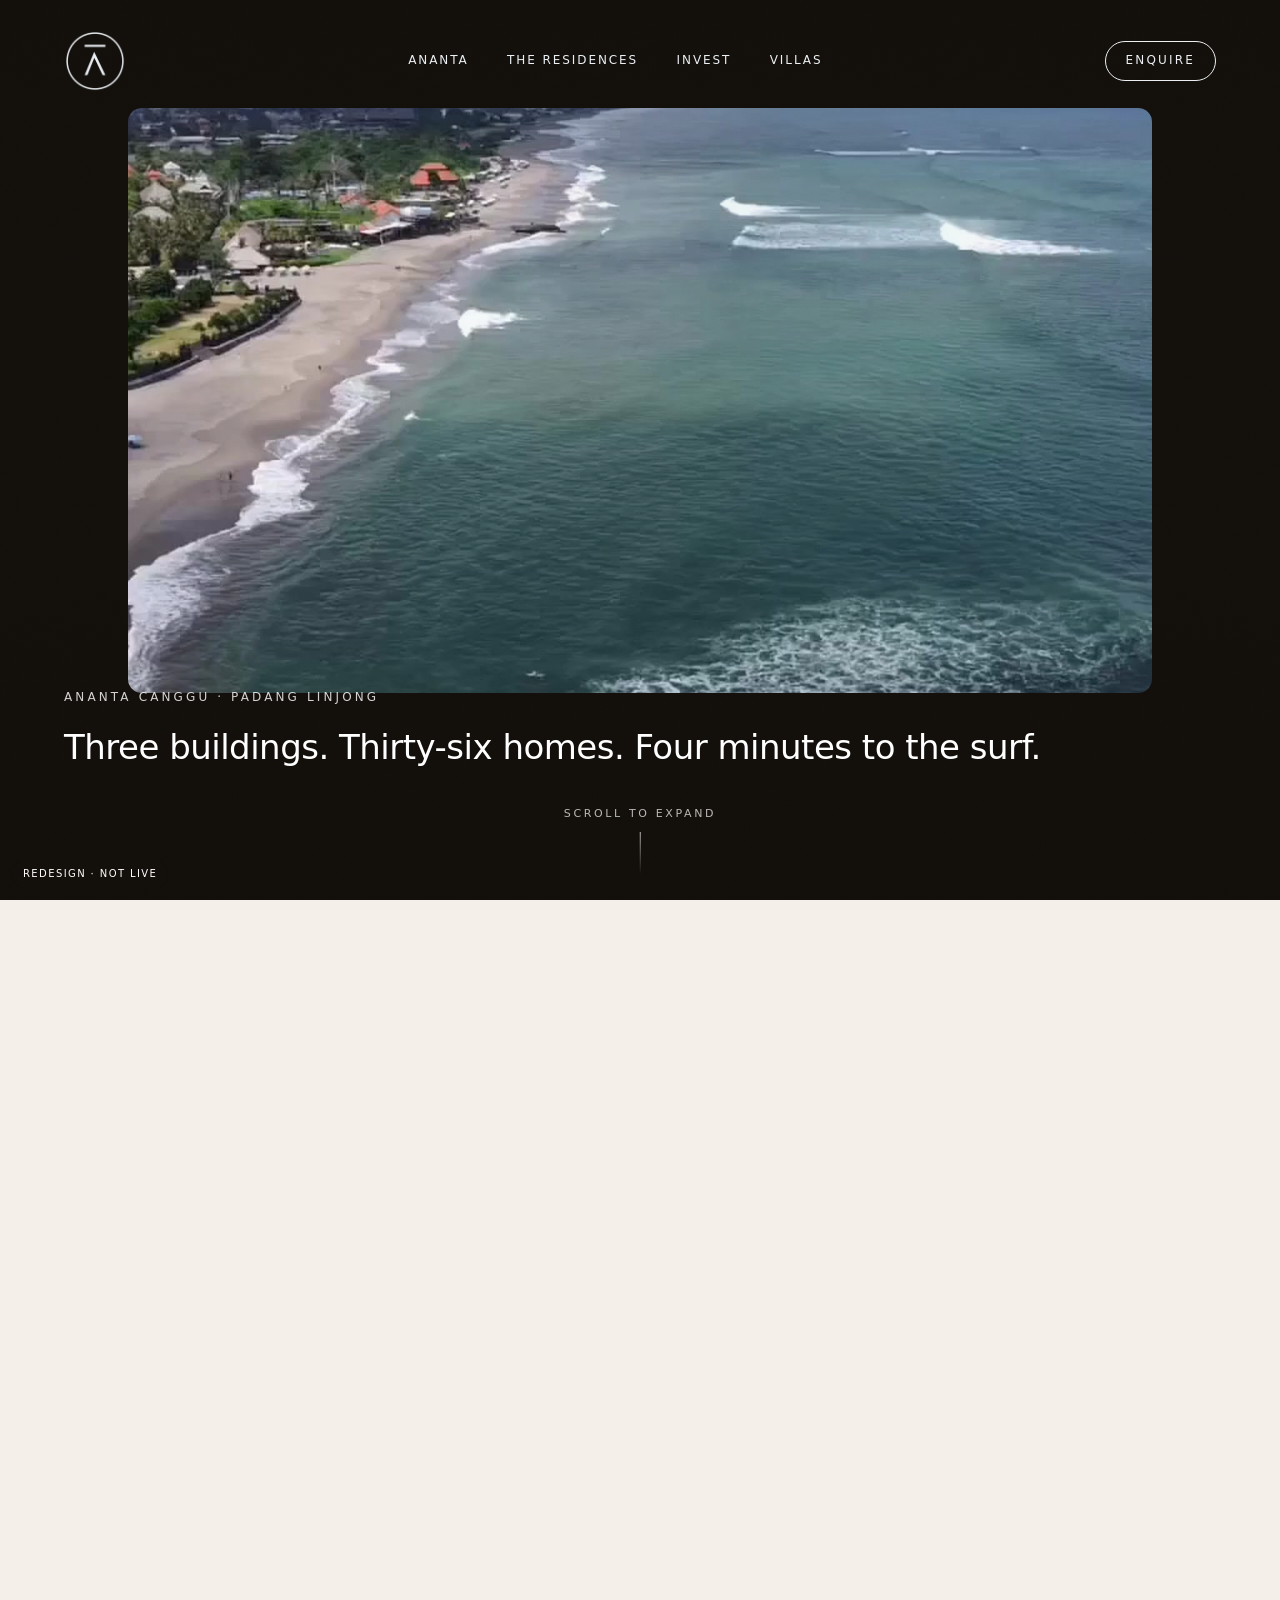
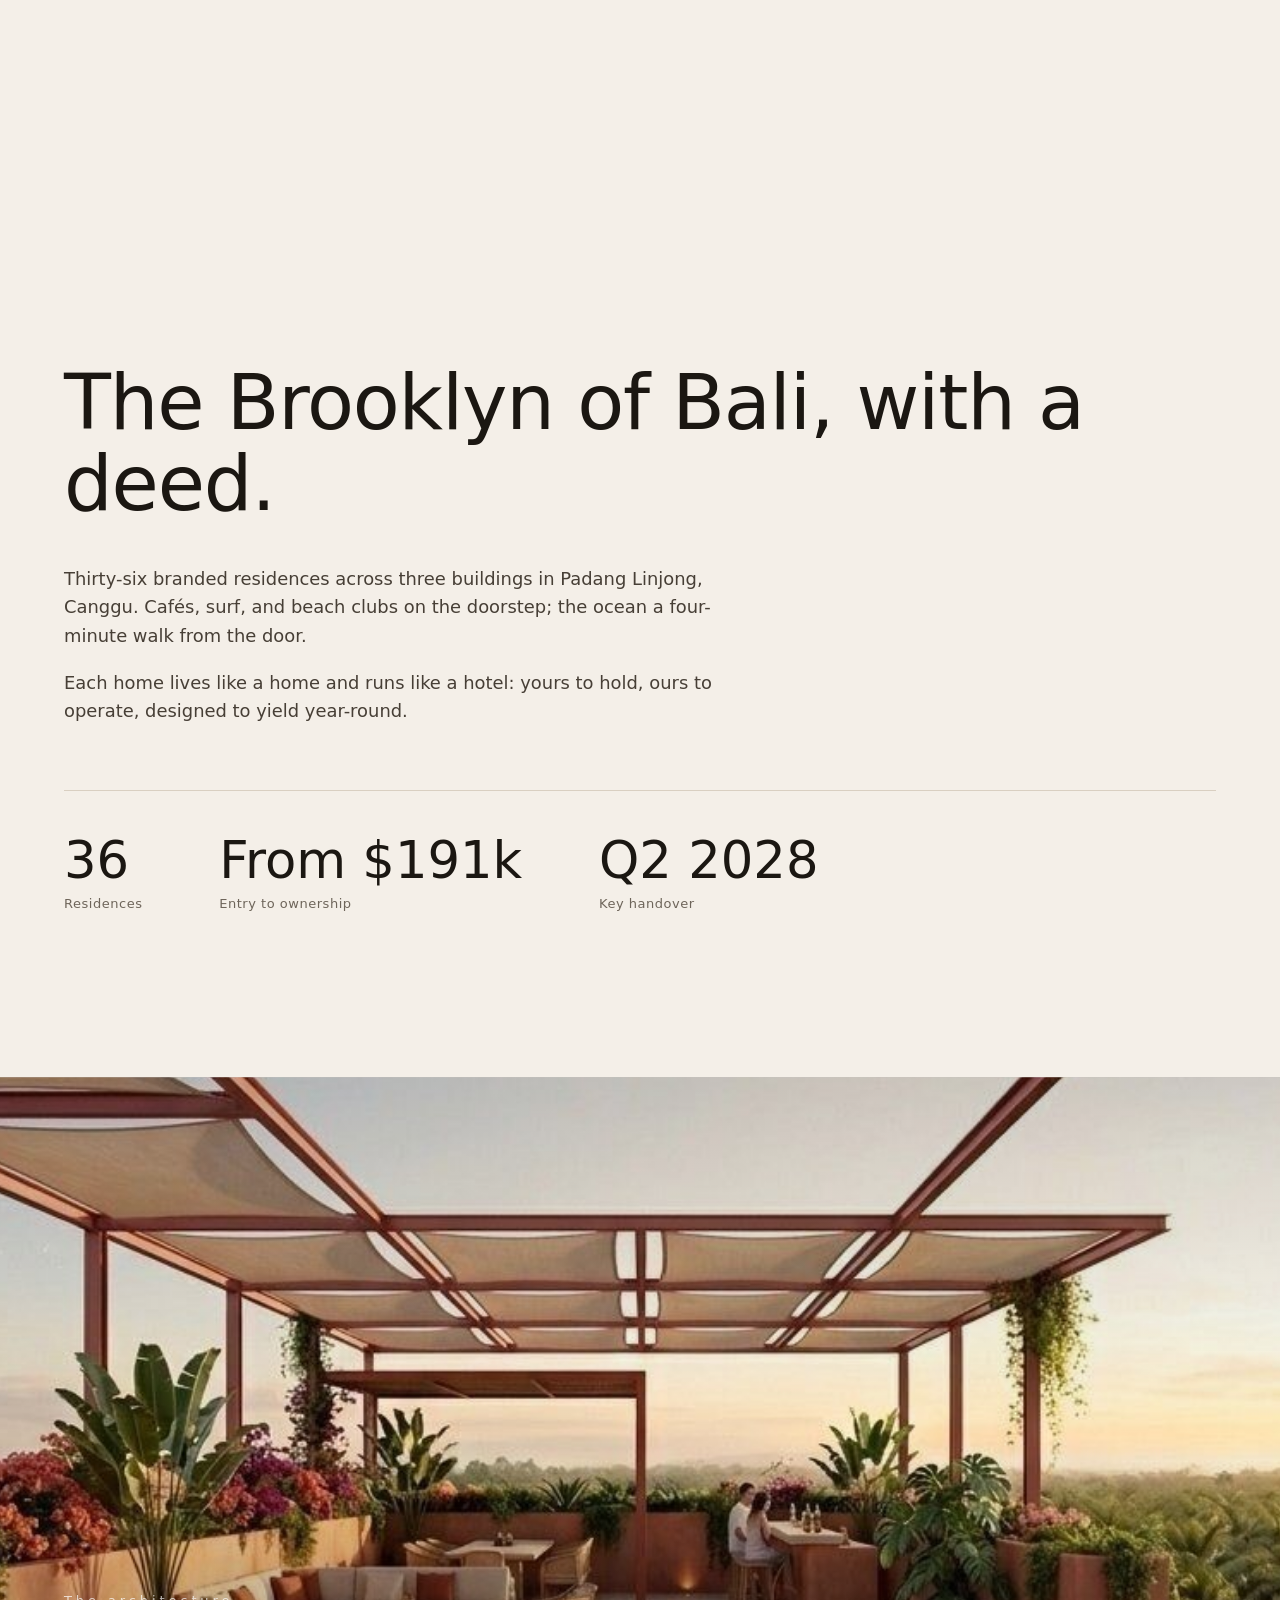
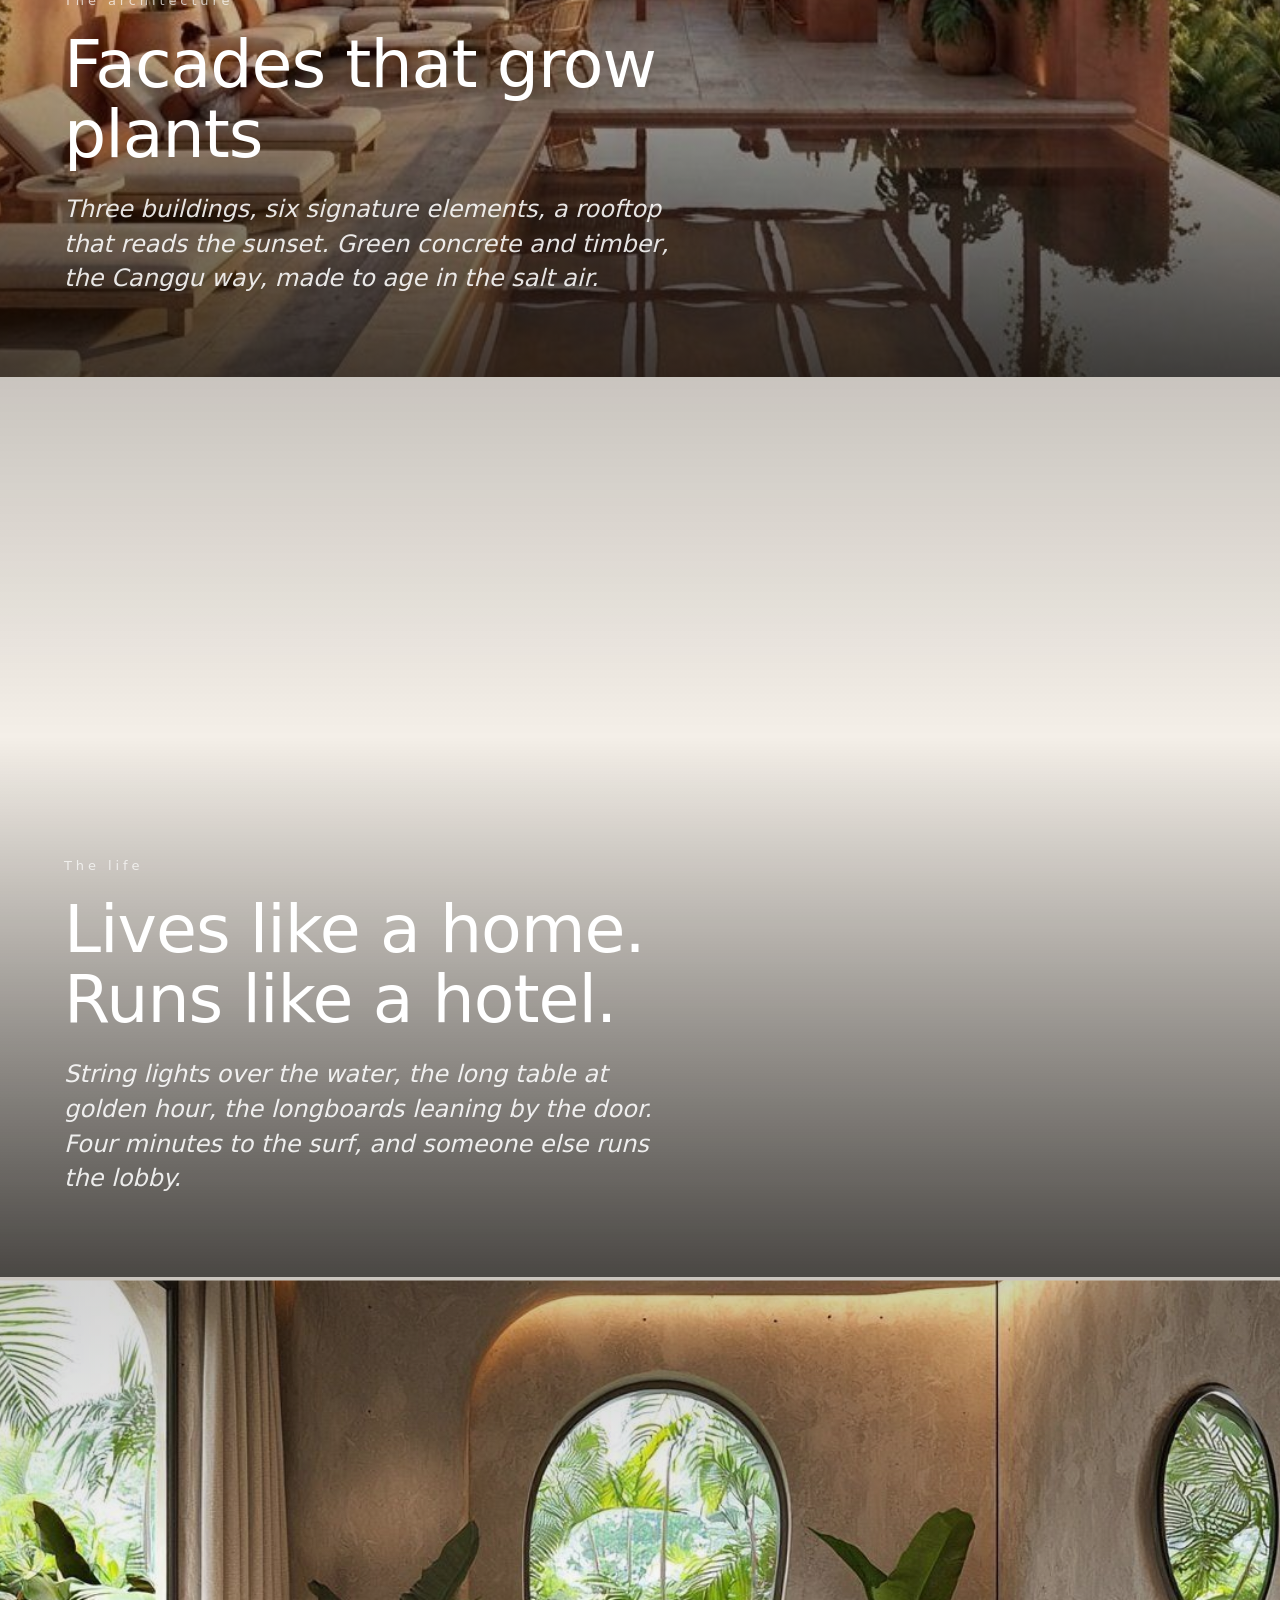
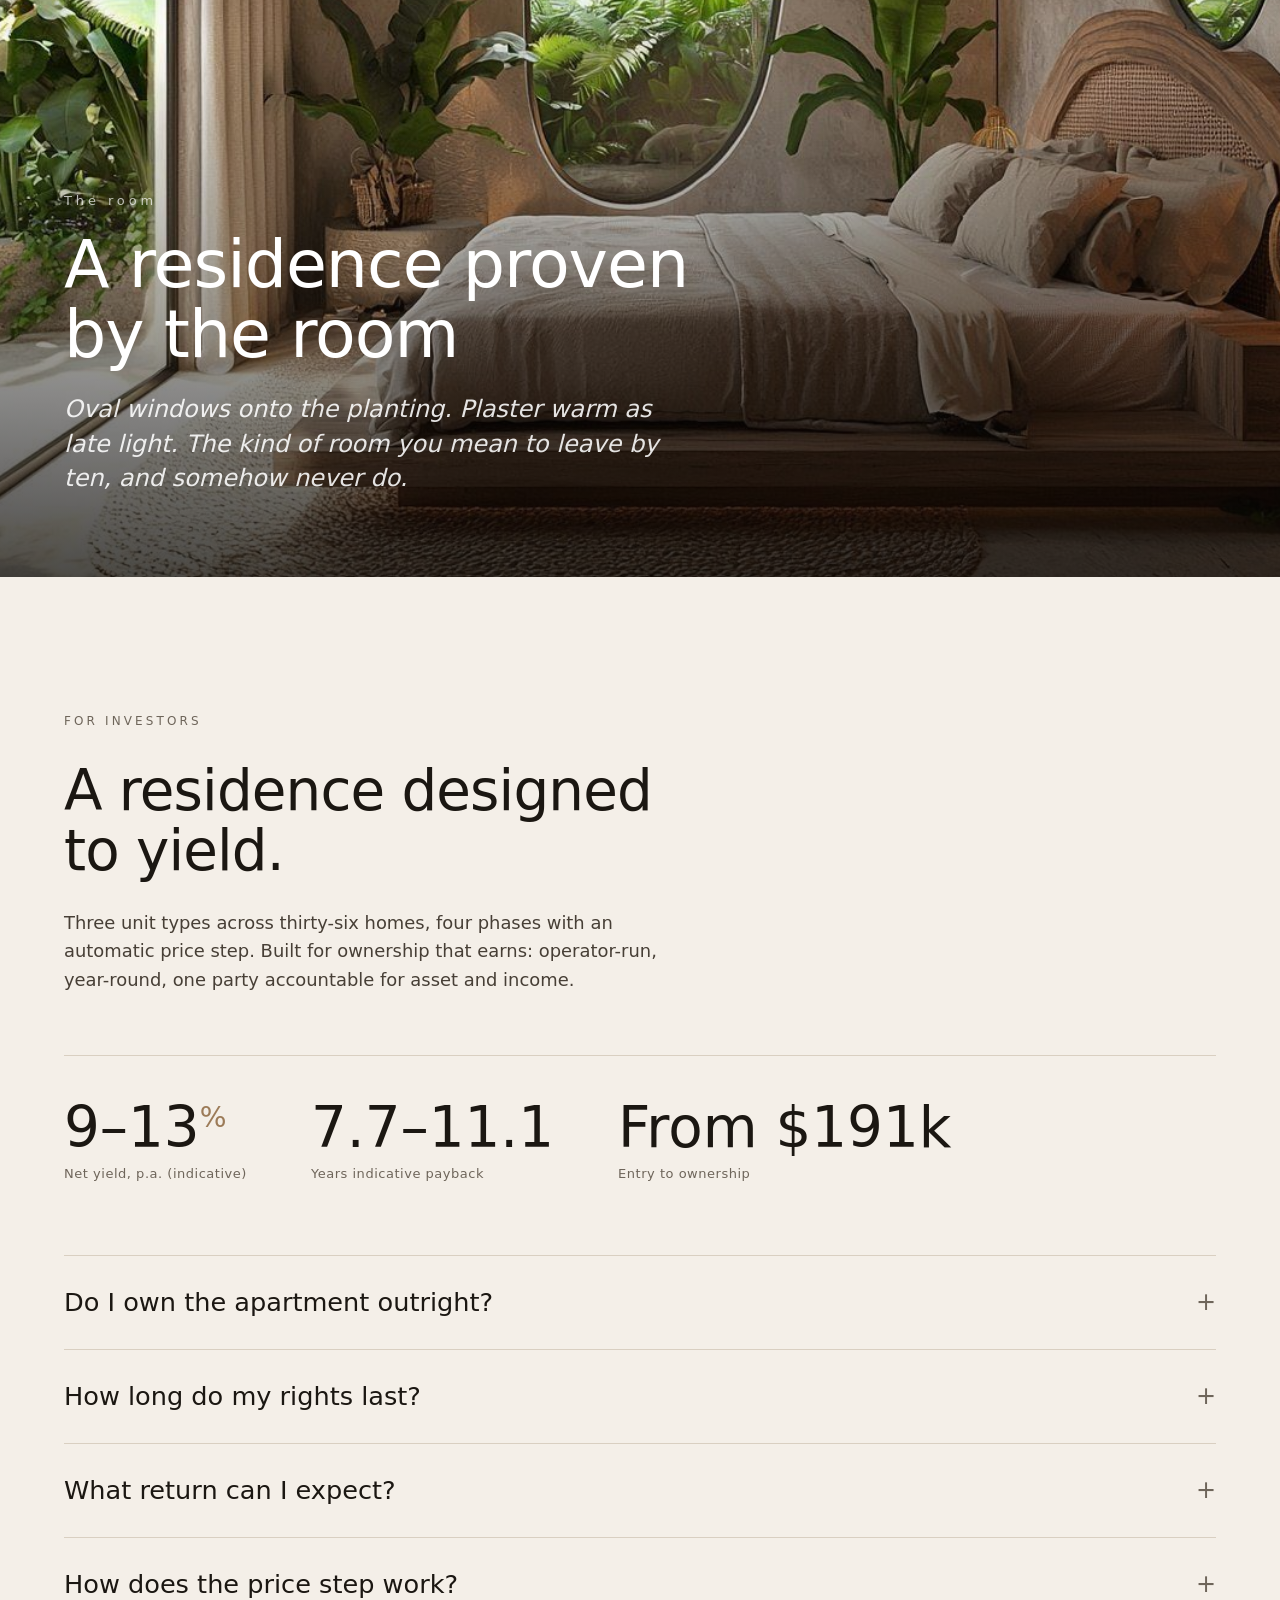
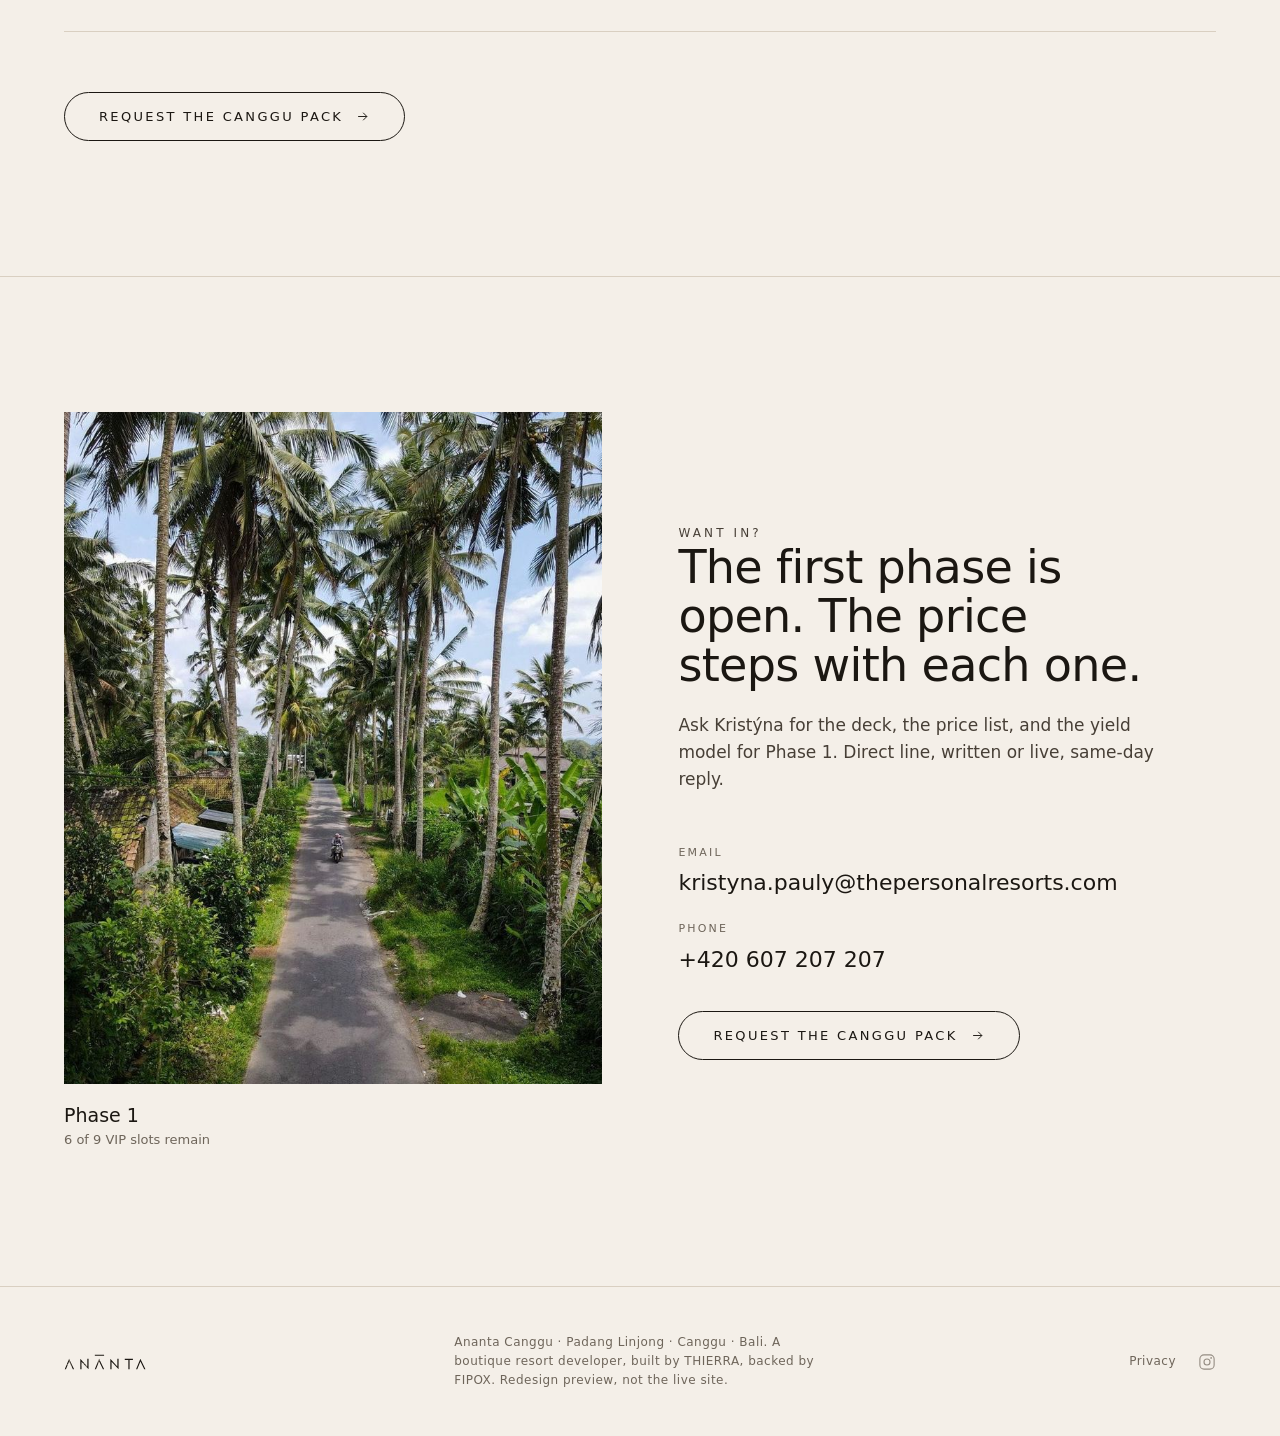
==== commit b452fef5: "Subpage heroes: scroll-expansion (clip-path card grows to full-bleed on scroll); team partner links " ====
--- a/apartments/index.html
+++ b/apartments/index.html
@@ -47,19 +47,21 @@
 </div>
 
 <!-- HERO -->
-<header class="hero">
-  <div class="hero__media" data-parallax="0.1">
-    <video autoplay muted loop playsinline preload="metadata" poster="/apartments/hero-poster.jpg">
-      <source src="/apartments/hero-m.mp4" type="video/mp4" media="(max-width:768px)">
-      <source src="/apartments/hero.mp4" type="video/mp4">
-    </video>
-  </div>
-  <div class="hero__scrim"></div>
-  <div class="hero__inner">
-    <p class="eyebrow" data-reveal>Ananta Canggu · Padang Linjong</p>
-    <h1 class="display" data-hero-line>Three buildings. Thirty-six homes. Four minutes to the surf.</h1>
-  </div>
-  <div class="scrollcue" aria-hidden="true">Scroll<span></span></div>
+<header class="hero hero--expand">
+  <div class="hero__stage">
+    <div class="hero__media">
+      <video autoplay muted loop playsinline preload="metadata" poster="/apartments/hero-poster.jpg">
+        <source src="/apartments/hero-m.mp4" type="video/mp4" media="(max-width:768px)">
+        <source src="/apartments/hero.mp4" type="video/mp4">
+      </video>
+    </div>
+    <div class="hero__scrim"></div>
+    <div class="hero__inner">
+      <p class="eyebrow" data-reveal>Ananta Canggu · Padang Linjong</p>
+      <h1 class="display" data-hero-line>Three buildings. Thirty-six homes. Four minutes to the surf.</h1>
+    </div>
+    <div class="scrollcue" aria-hidden="true">Scroll to expand<span></span></div>
+  </div>
 </header>
 
 <!-- INTRO -->
--- a/site.css
+++ b/site.css
@@ -91,6 +91,17 @@
   .hero--cutout .hero__inner{justify-content:center;padding:0 var(--pad) clamp(40px,9vh,90px)}
   .hero--cutout .hero__fade{height:32%}
 }
+/* subpage hero — scroll-expansion: the video starts as a centred card and grows to full-bleed
+   as you scroll (clip-path scrub in /site.js). Scoped to .hero--expand; landing hero untouched.
+   No-JS / reduced-motion: the .js-gated rules drop, leaving a normal full-bleed hero. */
+.hero--expand{background:var(--dark)}
+.hero--expand .hero__stage{position:relative;height:100svh;min-height:560px;overflow:hidden}
+.hero--expand .hero__media{inset:0}
+.hero--expand .scrollcue{z-index:6}
+.js .hero--expand .hero__media{clip-path:inset(12% 10% 23% 10% round 14px);will-change:clip-path}
+@media(max-width:768px){
+  .js .hero--expand .hero__media{clip-path:inset(8% 5% 25% 5% round 12px)}
+}
 .scrollcue{position:absolute;left:50%;bottom:26px;transform:translateX(-50%);color:rgba(255,255,255,.7);font-family:var(--sans);font-size:11px;letter-spacing:.24em;text-transform:uppercase;display:flex;flex-direction:column;align-items:center;gap:9px}
 .scrollcue span{width:1px;height:42px;background:linear-gradient(rgba(255,255,255,.7),rgba(255,255,255,0));animation:cue 2.4s var(--ease) infinite}
 @keyframes cue{0%{transform:scaleY(0);transform-origin:top}45%{transform:scaleY(1);transform-origin:top}55%{transform:scaleY(1);transform-origin:bottom}100%{transform:scaleY(0);transform-origin:bottom}}
@@ -299,6 +310,8 @@
 .team__item{display:flex;flex-direction:column;gap:7px;border-top:1px solid var(--ink);padding-top:18px}
 .team__role{font-family:var(--sans);font-size:11px;letter-spacing:.22em;text-transform:uppercase;color:var(--soft)}
 .team__item strong{font-family:var(--serif);font-weight:360;font-size:clamp(20px,2vw,27px);color:var(--ink);letter-spacing:.01em}
+.team__item a{border-bottom:1px solid var(--line);padding-bottom:1px;transition:border-color .25s}
+.team__item a:hover{border-bottom-color:var(--ink)}
 .team__note{font-family:var(--sans);font-size:13px;color:var(--soft);line-height:1.45}
 @media(max-width:760px){.team__grid{grid-template-columns:1fr 1fr;gap:24px}}
 
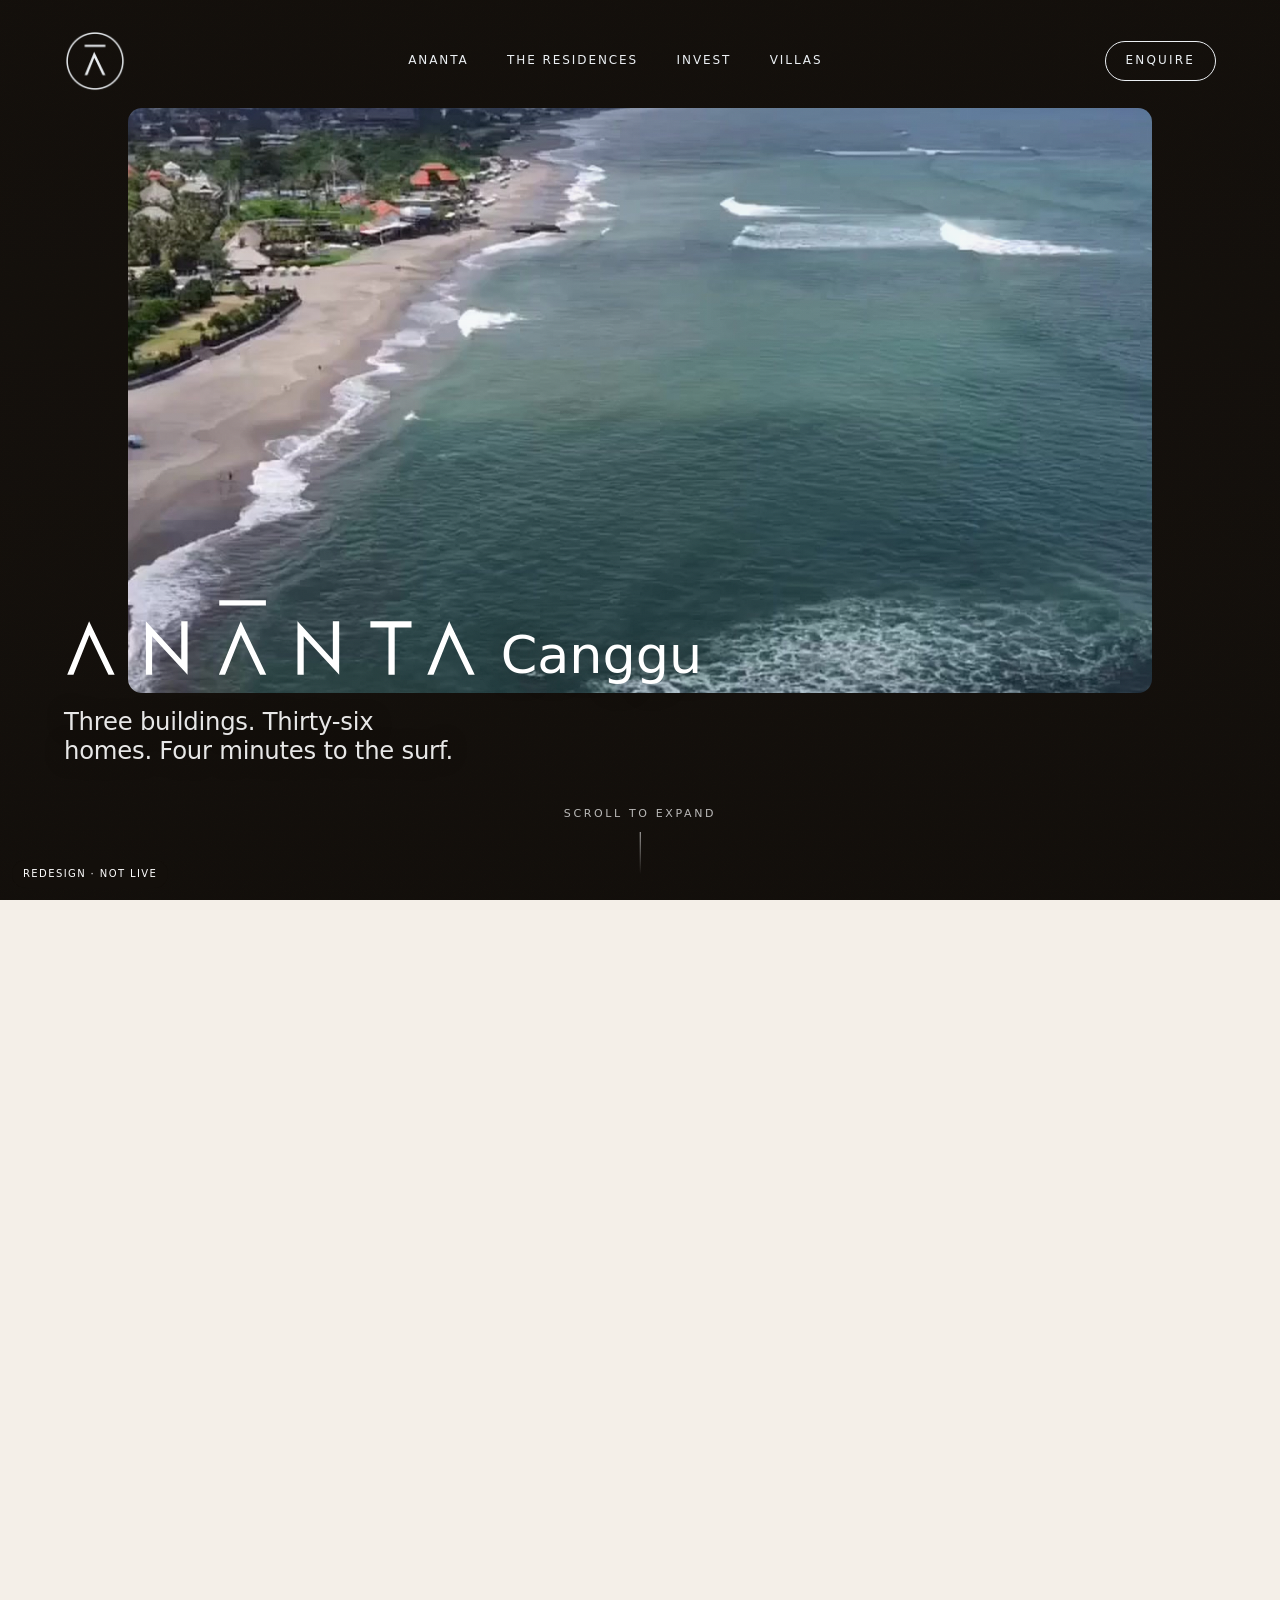
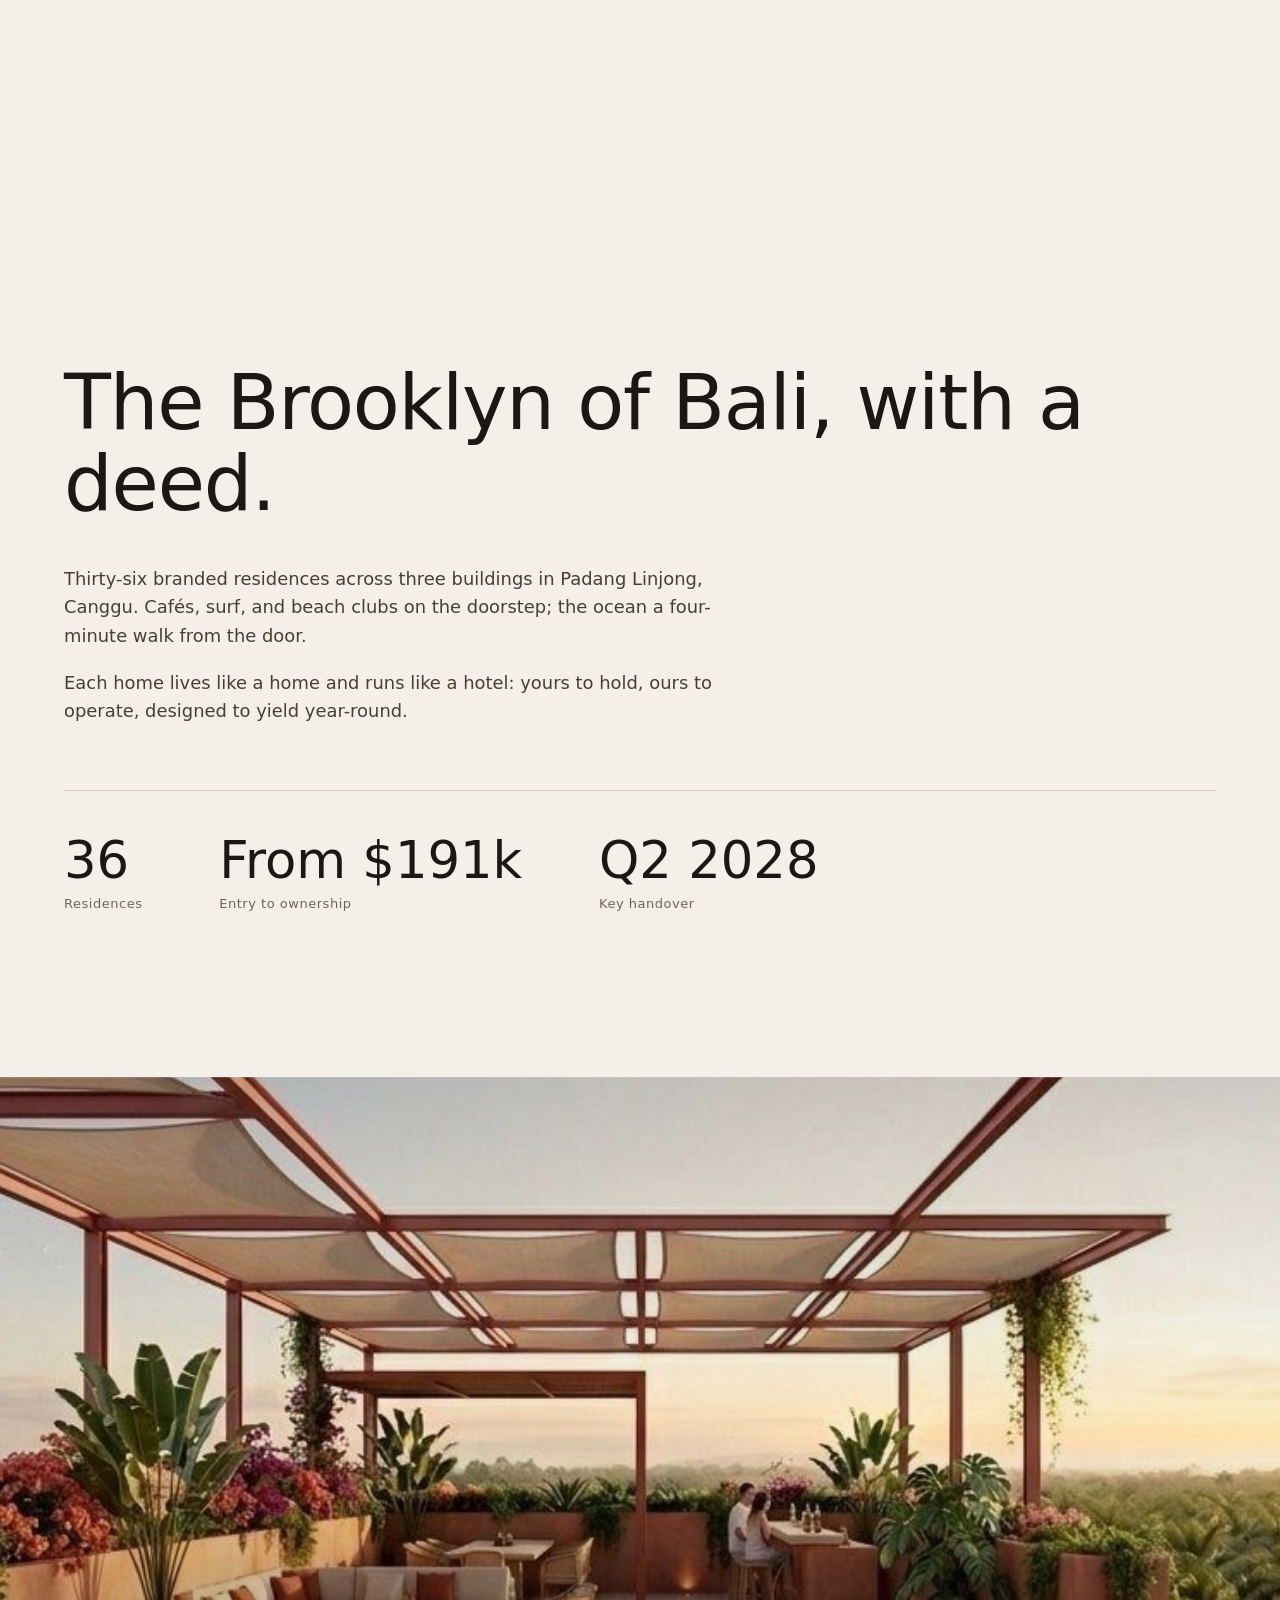
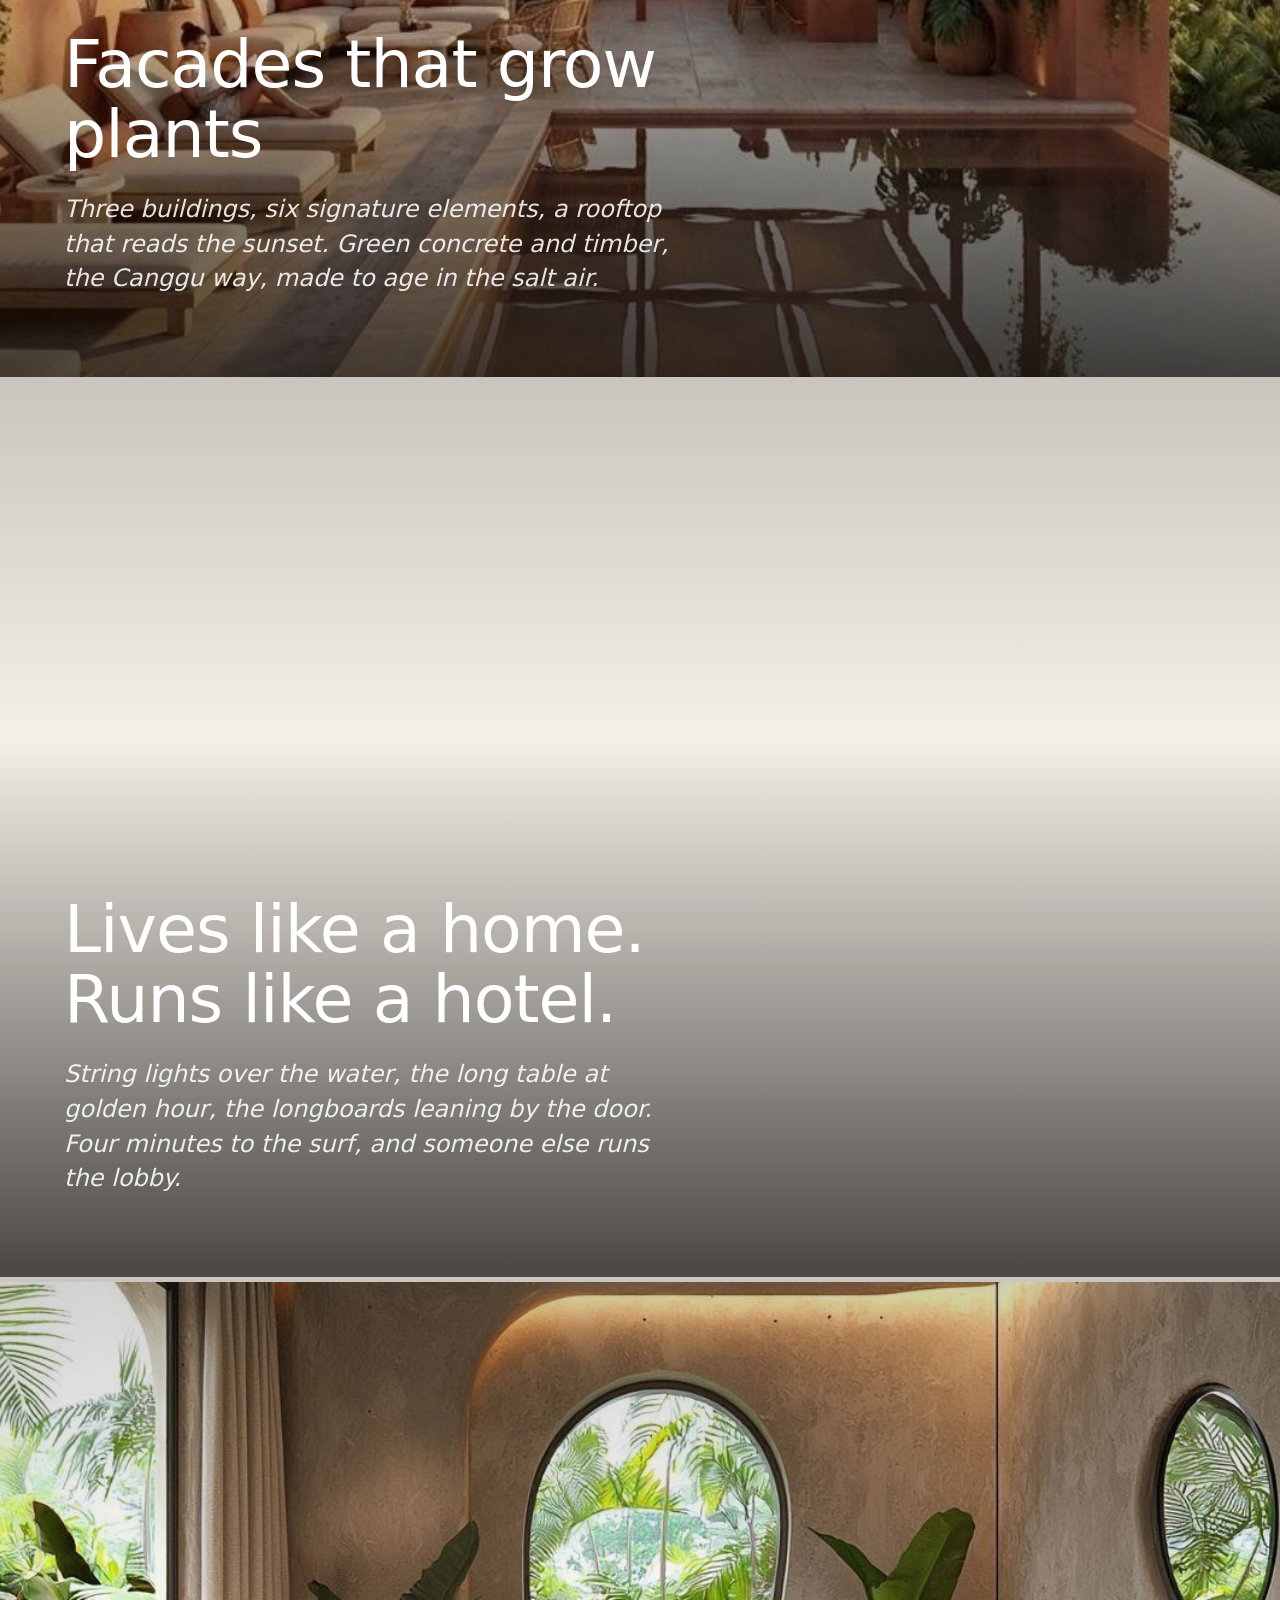
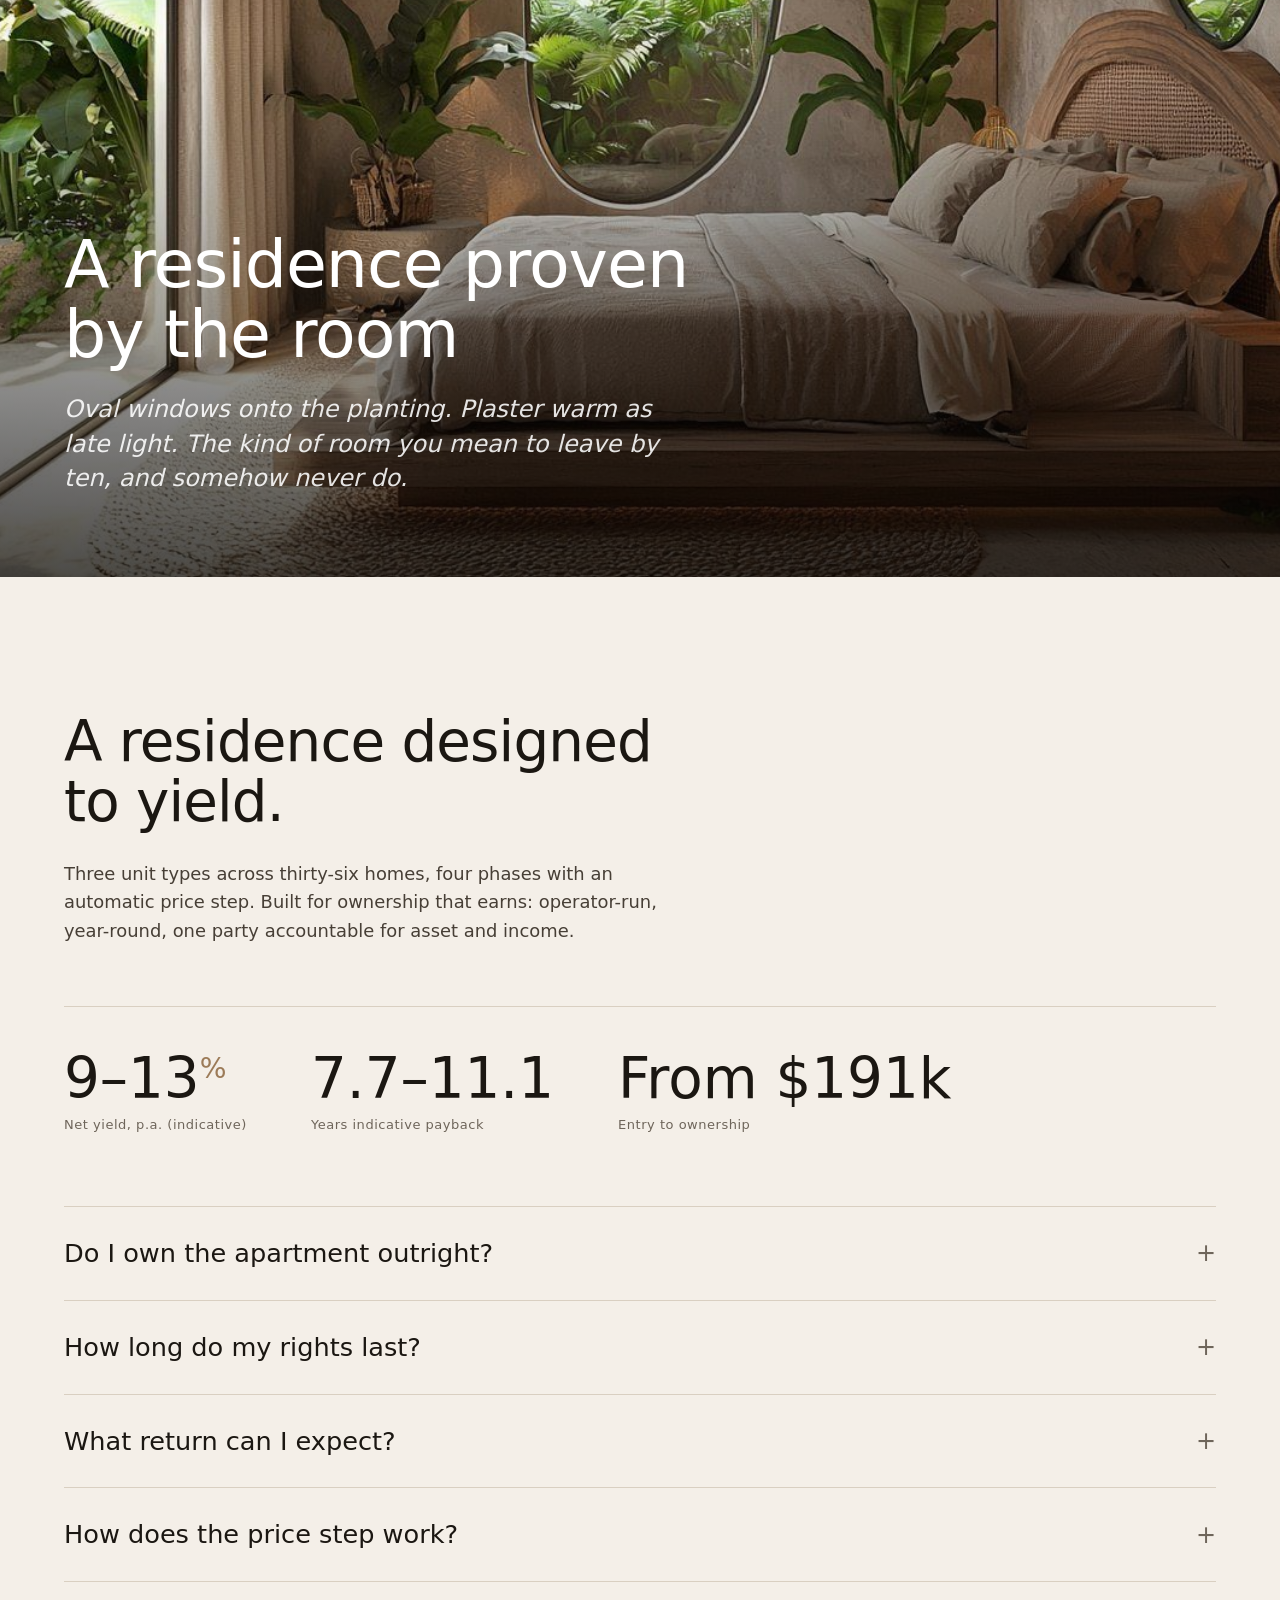
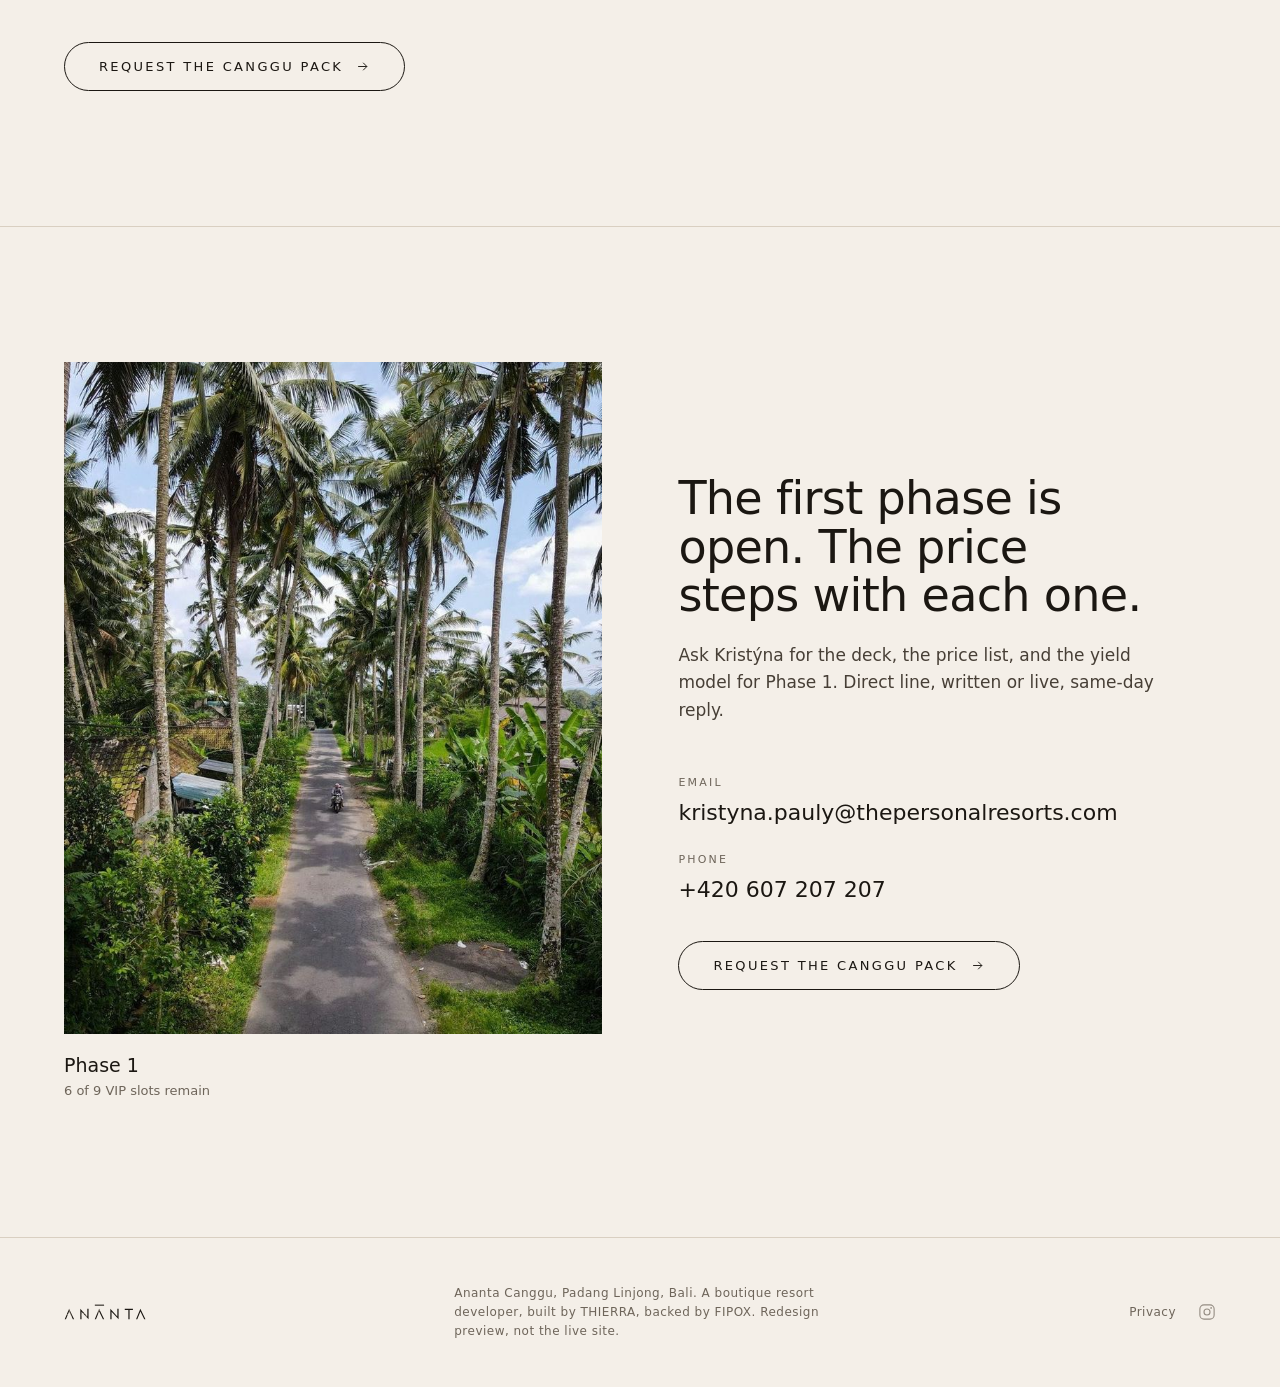
==== commit d7d65a62: "Strip AI tells (HBA-inspired): drop section eyebrows + panel/time labels, remove middot separators a" ====
--- a/apartments/index.html
+++ b/apartments/index.html
@@ -57,8 +57,8 @@
     </div>
     <div class="hero__scrim"></div>
     <div class="hero__inner">
-      <p class="eyebrow" data-reveal>Ananta Canggu · Padang Linjong</p>
-      <h1 class="display" data-hero-line>Three buildings. Thirty-six homes. Four minutes to the surf.</h1>
+      <h1 class="hero__brand"><span class="hero__brandmark" aria-hidden="true"></span><span class="sr-only">Ananta </span><span class="hero__brand-place">Canggu</span></h1>
+      <p class="hero__tagline display" data-hero-line>Three buildings. Thirty-six homes. Four minutes to the surf.</p>
     </div>
     <div class="scrollcue" aria-hidden="true">Scroll to expand<span></span></div>
   </div>
@@ -85,7 +85,6 @@
   <div class="panel__media" data-clip><img src="/apartments/render-rooftop.jpg" alt="Canggu architecture" loading="lazy"></div>
   <div class="panel__scrim"></div>
   <div class="panel__cap">
-    <p class="panel__time" data-reveal>The architecture</p>
     <h2 class="panel__title display" data-split>Facades that grow plants</h2>
     <p class="panel__sensory sensory" data-reveal>Three buildings, six signature elements, a rooftop that reads the sunset. Green concrete and timber, the Canggu way, made to age in the salt air.</p>
   </div>
@@ -95,7 +94,6 @@
   <div class="panel__media" data-clip><img src="/beachclub-amber.jpg" alt="The beach club" loading="lazy"></div>
   <div class="panel__scrim"></div>
   <div class="panel__cap">
-    <p class="panel__time" data-reveal>The life</p>
     <h2 class="panel__title display" data-split>Lives like a home. Runs like a hotel.</h2>
     <p class="panel__sensory sensory" data-reveal>String lights over the water, the long table at golden hour, the longboards leaning by the door. Four minutes to the surf, and someone else runs the lobby.</p>
   </div>
@@ -105,7 +103,6 @@
   <div class="panel__media" data-clip><img src="/apartments/render-bedroom.jpg" alt="The room" loading="lazy"></div>
   <div class="panel__scrim"></div>
   <div class="panel__cap">
-    <p class="panel__time" data-reveal>The room</p>
     <h2 class="panel__title display" data-split>A residence proven by the room</h2>
     <p class="panel__sensory sensory" data-reveal>Oval windows onto the planting. Plaster warm as late light. The kind of room you mean to leave by ten, and somehow never do.</p>
   </div>
@@ -114,7 +111,6 @@
 <!-- INVEST -->
 <section class="section section--cream invest" id="invest">
   <div class="wrap">
-    <p class="eyebrow" data-reveal>For investors</p>
     <h2 class="invest__head display" data-split>A residence designed to yield.</h2>
     <p class="invest__lead" data-reveal>Three unit types across thirty-six homes, four phases with an automatic price step. Built for ownership that earns: operator-run, year-round, one party accountable for asset and income.</p>
     <div class="kpis" data-reveal>
@@ -143,7 +139,6 @@
       <div class="contact__credit"><strong>Phase 1</strong>6 of 9 VIP slots remain</div>
     </div>
     <div>
-      <p class="eyebrow" data-reveal>Want in?</p>
       <h2 class="display" data-split>The first phase is open. The price steps with each one.</h2>
       <p data-reveal>Ask Kristýna for the deck, the price list, and the yield model for Phase 1. Direct line, written or live, same-day reply.</p>
       <div class="contact__lines" data-reveal>
@@ -160,7 +155,7 @@
 
 <footer class="foot">
   <span class="foot__brand">Anāntā</span>
-  <span class="foot__note">Ananta Canggu · Padang Linjong · Canggu · Bali. A boutique resort developer, built by THIERRA, backed by FIPOX. Redesign preview, not the live site.</span>
+  <span class="foot__note">Ananta Canggu, Padang Linjong, Bali. A boutique resort developer, built by THIERRA, backed by FIPOX. Redesign preview, not the live site.</span>
   <span class="foot__right">
     <a class="foot__link" href="/privacy/">Privacy</a>
     <a class="social-ig" href="https://www.instagram.com/anantavillasbali/" target="_blank" rel="noopener noreferrer" aria-label="Ananta on Instagram"><svg width="18" height="18" viewBox="0 0 24 24" fill="none" stroke="currentColor" stroke-width="1.5"><rect x="2.5" y="2.5" width="19" height="19" rx="5.5"/><circle cx="12" cy="12" r="4"/><circle cx="17.5" cy="6.5" r="1.15" fill="currentColor" stroke="none"/></svg></a>
--- a/site.css
+++ b/site.css
@@ -102,6 +102,13 @@
 @media(max-width:768px){
   .js .hero--expand .hero__media{clip-path:inset(8% 5% 25% 5% round 12px)}
 }
+/* subpage hero identity — the project brand reads as the title card (Ananta wordmark +
+   place word, big), so it's unmistakable which project you're on. Mirrors the landing
+   showcase lockup. The tagline sits below as a supporting line, not a competing headline. */
+.hero--expand .hero__brand{font-family:var(--serif);font-weight:330;font-size:clamp(40px,6.6vw,90px);line-height:1;color:#fff;margin:0 0 clamp(14px,2.2vh,22px);text-shadow:0 2px 26px rgba(10,8,6,.42)}
+.hero__brandmark{display:inline-block;height:.96em;width:calc(.96em * 782.5 / 153);vertical-align:baseline;background-color:#fff;-webkit-mask:url(/ananta-wordmark.svg) left center/contain no-repeat;mask:url(/ananta-wordmark.svg) left center/contain no-repeat;margin-right:.26em;position:relative;top:.05em;filter:drop-shadow(0 2px 20px rgba(10,8,6,.4))}
+.hero__brand-place{font-size:.62em}
+.hero__tagline{font-family:var(--serif);font-weight:340;font-size:clamp(18px,1.9vw,27px);line-height:1.2;letter-spacing:-.01em;color:rgba(255,255,255,.9);max-width:26ch;text-shadow:0 2px 22px rgba(10,8,6,.4)}
 .scrollcue{position:absolute;left:50%;bottom:26px;transform:translateX(-50%);color:rgba(255,255,255,.7);font-family:var(--sans);font-size:11px;letter-spacing:.24em;text-transform:uppercase;display:flex;flex-direction:column;align-items:center;gap:9px}
 .scrollcue span{width:1px;height:42px;background:linear-gradient(rgba(255,255,255,.7),rgba(255,255,255,0));animation:cue 2.4s var(--ease) infinite}
 @keyframes cue{0%{transform:scaleY(0);transform-origin:top}45%{transform:scaleY(1);transform-origin:top}55%{transform:scaleY(1);transform-origin:bottom}100%{transform:scaleY(0);transform-origin:bottom}}
@@ -129,8 +136,7 @@
 .project:hover .project__media img{transform:scale(1.09)}
 .project__scrim{position:absolute;inset:0;background:linear-gradient(180deg,rgba(8,6,4,.2),rgba(8,6,4,0)35%,rgba(8,6,4,.78))}
 .project__body{position:absolute;left:0;right:0;bottom:0;padding:0 var(--pad) clamp(46px,7vh,86px);display:flex;flex-wrap:wrap;justify-content:space-between;align-items:flex-end;gap:30px}
-.project__status{font-family:var(--sans);font-size:12px;letter-spacing:.22em;text-transform:uppercase;color:rgba(255,255,255,.78);margin-bottom:18px;display:flex;align-items:center;gap:10px}
-.project__status::before{content:"";width:7px;height:7px;border-radius:50%;background:var(--accent)}
+.project__status{font-family:var(--sans);font-size:12px;letter-spacing:.22em;text-transform:uppercase;color:rgba(255,255,255,.78);margin-bottom:18px}
 .project__name{font-family:var(--serif);font-weight:330;font-size:clamp(38px,6vw,86px);line-height:1;color:#fff}
 /* "Ananta" rendered as the wordmark logo — it's the dominant brand mark, with the place
    word ("Villas"/"Canggu") set smaller and tucked on the same baseline. Recolored via
@@ -187,9 +193,36 @@
 .panel__media img{width:100%;height:100%;object-fit:cover;transform:scale(1.06)}
 .panel__scrim{position:absolute;inset:0;background:linear-gradient(180deg,rgba(8,6,4,.18),rgba(8,6,4,0)40%,rgba(8,6,4,.72))}
 .panel__cap{position:absolute;left:0;right:0;bottom:0;padding:0 var(--pad) clamp(54px,9vh,110px);color:#fff;max-width:760px}
-.panel__time{font-family:var(--sans);font-weight:500;font-size:13px;letter-spacing:.3em;color:rgba(255,255,255,.7);margin-bottom:18px}
 .panel__title{font-family:var(--serif);font-weight:330;font-size:clamp(34px,5.2vw,78px);line-height:1.05;color:#fff;margin-bottom:22px}
 .panel__sensory{color:rgba(255,255,255,.88);max-width:40ch}
+
+/* lifestyle moments — compact hover-reveal (replaces 3 full-bleed panels on the landing).
+   Desktop: text list left, image right that swaps on hover. Mobile: stacked cards (img + text). */
+.moments{padding:clamp(80px,13vh,150px) var(--pad);border-top:1px solid var(--line);background:var(--cream)}
+.moments__head{font-size:clamp(30px,4.6vw,56px);line-height:1.02;color:var(--ink);max-width:18ch;margin-bottom:clamp(34px,5vh,58px)}
+.moments__grid{display:grid;grid-template-columns:1fr 1.04fr;gap:clamp(30px,5vw,84px);align-items:center}
+.moments__list{list-style:none}
+.moments__item{padding:clamp(20px,3vh,30px) 0;border-top:1px solid var(--line)}
+.moments__item:first-child{border-top:0}
+.moments__title{font-size:clamp(26px,3.3vw,44px);line-height:1.04;color:var(--ink)}
+.moments__copy{margin-top:14px;max-width:44ch;color:#473f36}
+.moments__thumb{display:none}
+.moments__media{position:relative;aspect-ratio:4 / 5;overflow:hidden;background:var(--cream-2)}
+.moments__shot{position:absolute;inset:0;margin:0;opacity:0;transition:opacity .6s var(--ease)}
+.moments__shot.is-active{opacity:1}
+.moments__shot img{width:100%;height:100%;object-fit:cover}
+@media(hover:hover) and (min-width:861px){
+  .moments__item{opacity:.4;cursor:pointer;transition:opacity .4s var(--ease)}
+  .moments__item.is-active{opacity:1}
+  .moments__copy{display:none}
+  .moments__item.is-active .moments__copy{display:block}
+}
+@media(max-width:860px){
+  .moments__grid{grid-template-columns:1fr;gap:0}
+  .moments__media{display:none}
+  .moments__thumb{display:block;margin-top:18px;aspect-ratio:16 / 10;overflow:hidden}
+  .moments__thumb img{width:100%;height:100%;object-fit:cover}
+}
 
 /* invest */
 .invest .eyebrow{margin-bottom:30px}
@@ -216,10 +249,8 @@
 .btn--light{border-color:#fff;color:#fff}.btn--light:hover{background:#fff;color:var(--ink)}
 
 /* partners / ticker */
-.ticker{display:flex;flex-wrap:wrap;gap:14px 22px;align-items:center;margin-top:48px;font-family:var(--sans);font-size:13px;letter-spacing:.03em;color:var(--soft)}
+.ticker{display:flex;flex-wrap:wrap;gap:12px 30px;align-items:center;margin-top:48px;font-family:var(--sans);font-size:13px;letter-spacing:.03em;color:var(--soft)}
 .ticker strong{color:var(--ink);font-weight:600}
-.ticker__dot{width:8px;height:8px;border-radius:50%;background:#8b9779;box-shadow:0 0 0 0 rgba(139,151,121,.6);animation:pulse 2.4s infinite}
-@keyframes pulse{0%{box-shadow:0 0 0 0 rgba(139,151,121,.5)}70%{box-shadow:0 0 0 10px rgba(139,151,121,0)}100%{box-shadow:0 0 0 0 rgba(139,151,121,0)}}
 
 /* contact */
 .contact__grid{display:grid;grid-template-columns:1fr 1fr;gap:clamp(40px,6vw,90px);align-items:center}
@@ -270,7 +301,7 @@
   body{font-size:16px}
   .hero__wordmark{width:78vw}
   .hero__tag{font-size:clamp(17px,4.4vw,22px)}
-  .panel__title,.project__name{font-size:clamp(30px,9vw,48px)}
+  .panel__title,.project__name,.hero--expand .hero__brand{font-size:clamp(30px,8.4vw,46px)}
   .prolog__head,.invest__head{font-size:clamp(28px,8vw,40px)}
   .project__body{flex-direction:column;align-items:flex-start}.project__meta{text-align:left}
   .panel,.hero,.project{min-height:520px}
@@ -278,7 +309,7 @@
 @media(prefers-reduced-motion:reduce){
   html.js [data-hero-line]{opacity:1!important;transform:none!important}
   .panel__media,.project__media img,.panel__media img{transform:none!important;clip-path:none!important}
-  .scrollcue span,.ticker__dot{animation:none}.grain{display:none}
+  .scrollcue span{animation:none}.grain{display:none}
   *{scroll-behavior:auto!important}
 }
 
@@ -326,6 +357,8 @@
 .brandintro__head{font-size:clamp(30px,4.2vw,58px);max-width:15ch}
 .brandintro__body{padding-top:clamp(6px,1vw,16px)}
 .brandintro__body .lede{margin-bottom:22px}
+/* "Ananta" rendered as the wordmark logo inline in the lede (mask + currentColor, same technique as nav/showcase) */
+.brandmark-inline{display:inline-block;height:.66em;width:calc(.66em * 782.5 / 153);background-color:currentColor;-webkit-mask:url(/ananta-wordmark.svg) left center/contain no-repeat;mask:url(/ananta-wordmark.svg) left center/contain no-repeat;vertical-align:baseline;position:relative;top:.02em;margin-right:.14em}
 .brandintro__img{margin-top:clamp(50px,8vh,100px);width:100%;aspect-ratio:16 / 7;overflow:hidden}
 .brandintro__img--video{aspect-ratio:16 / 9}
 .brandintro__img img,.brandintro__img video{width:100%;height:100%;object-fit:cover}
